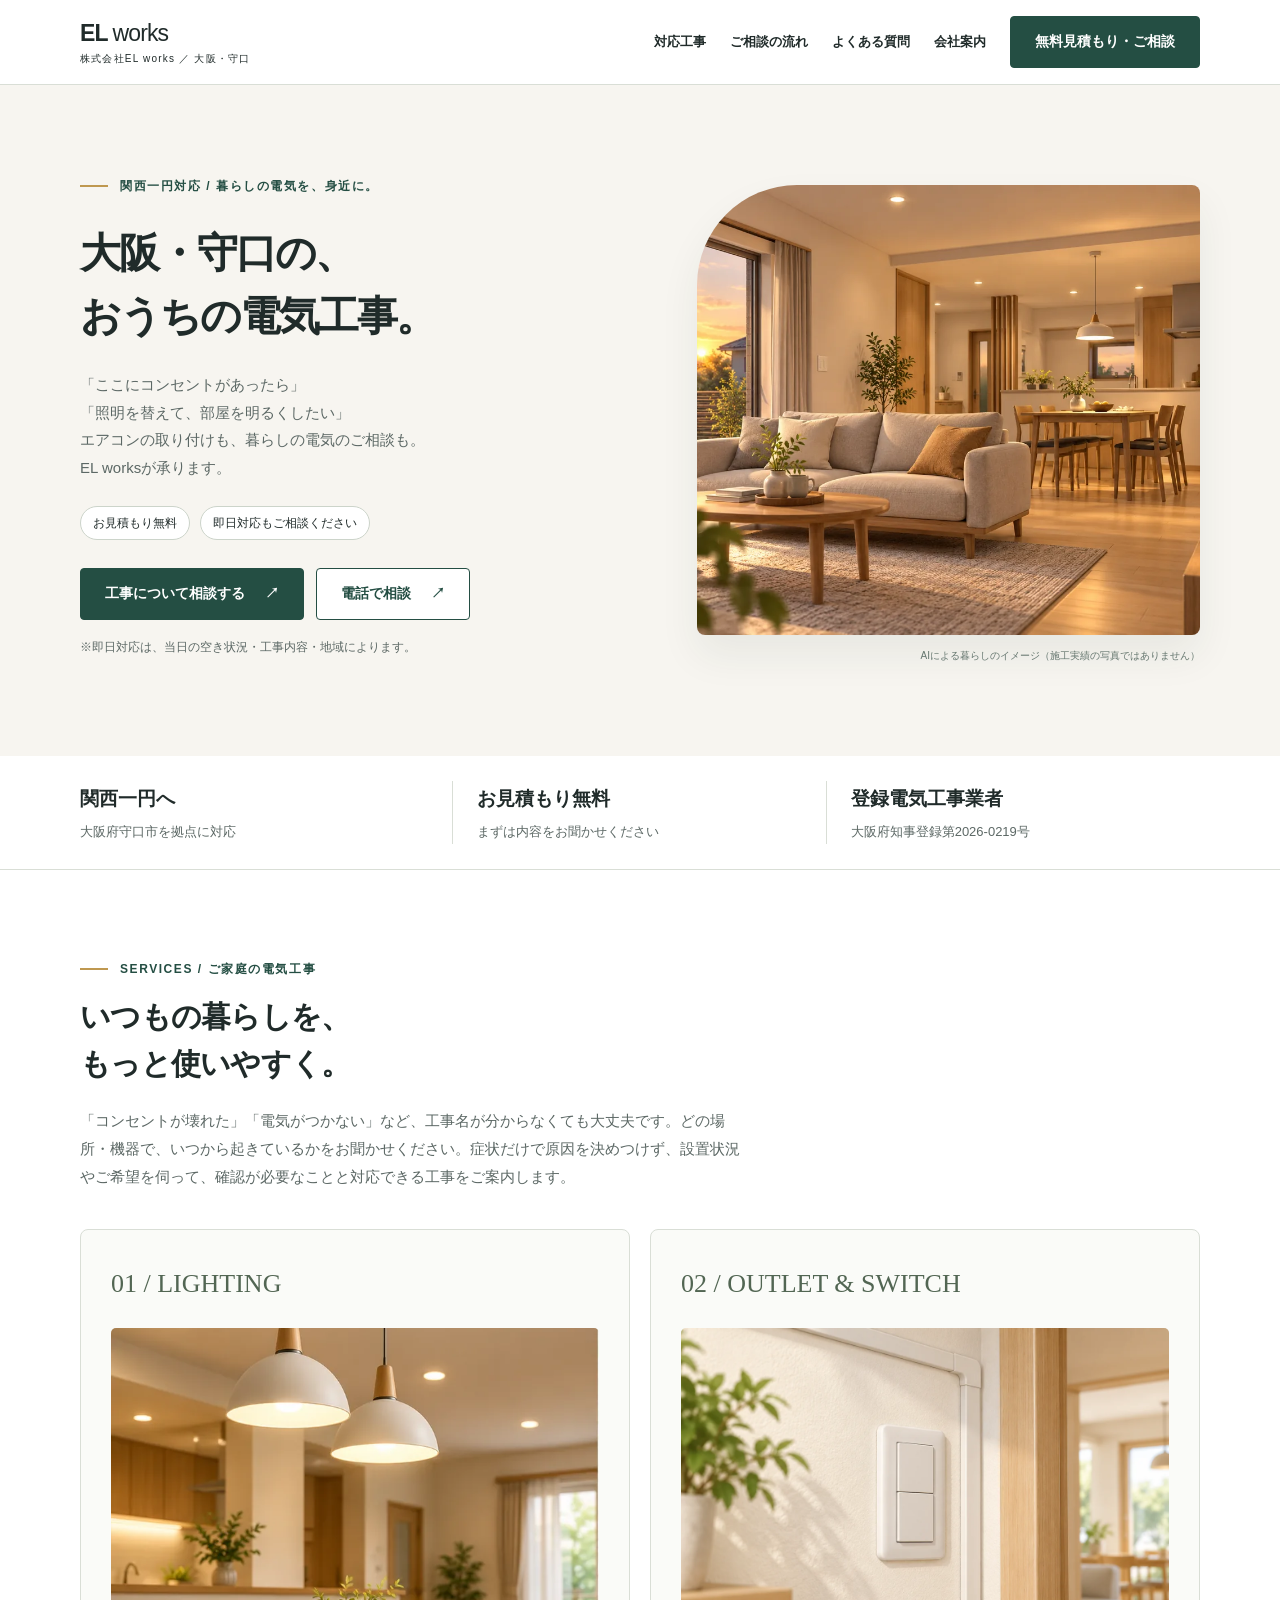
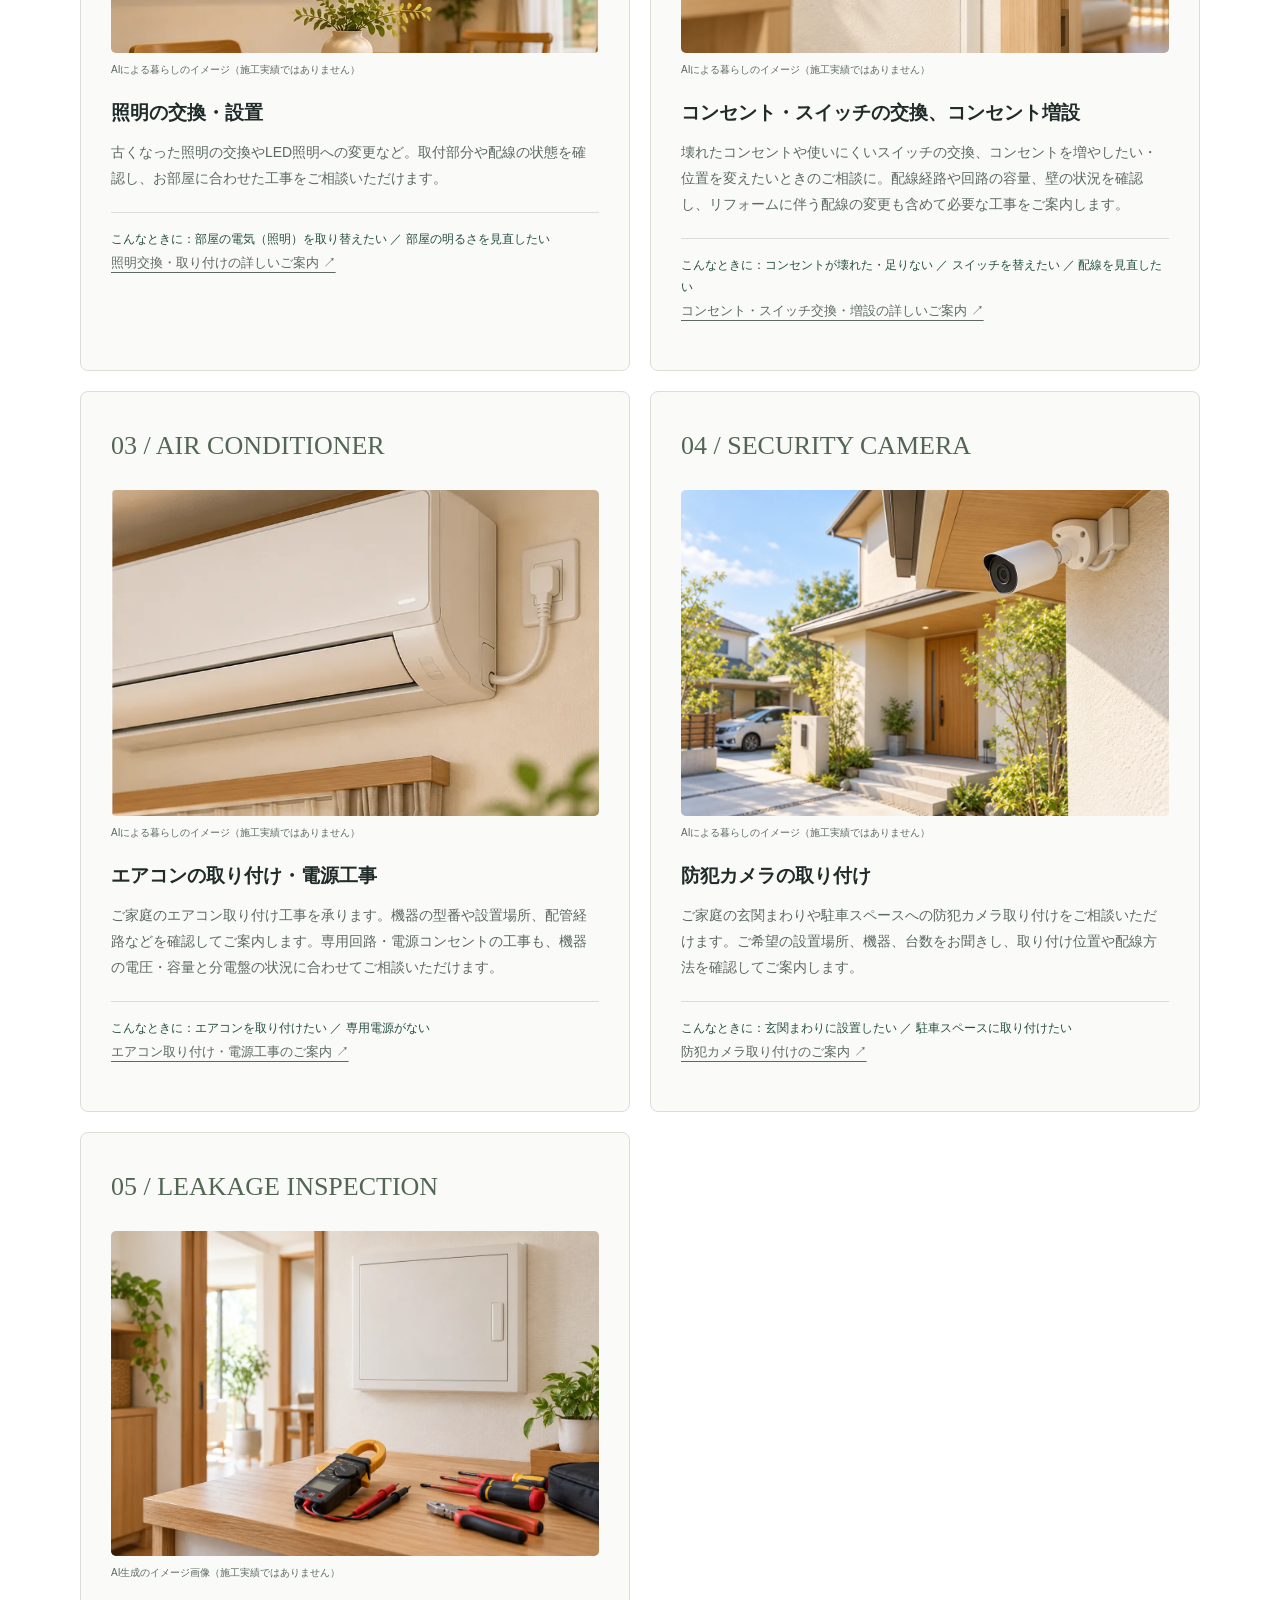
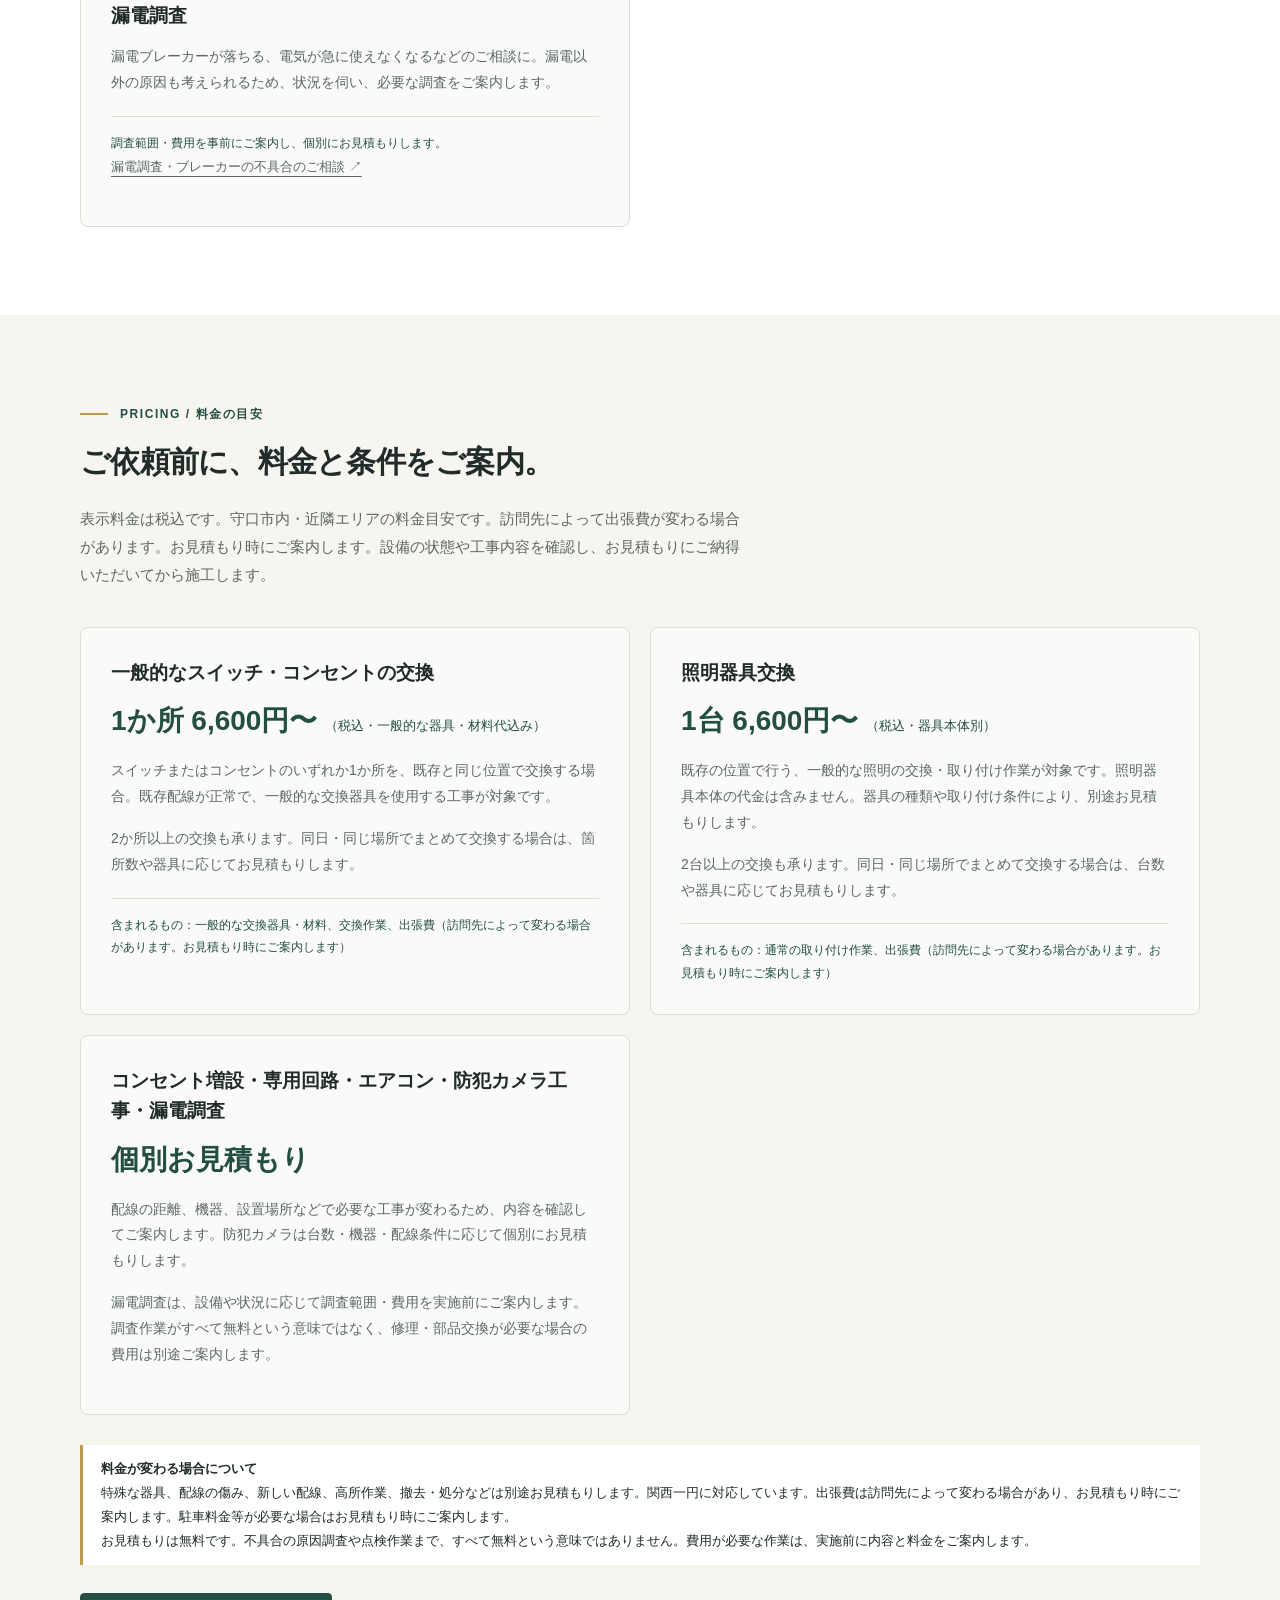
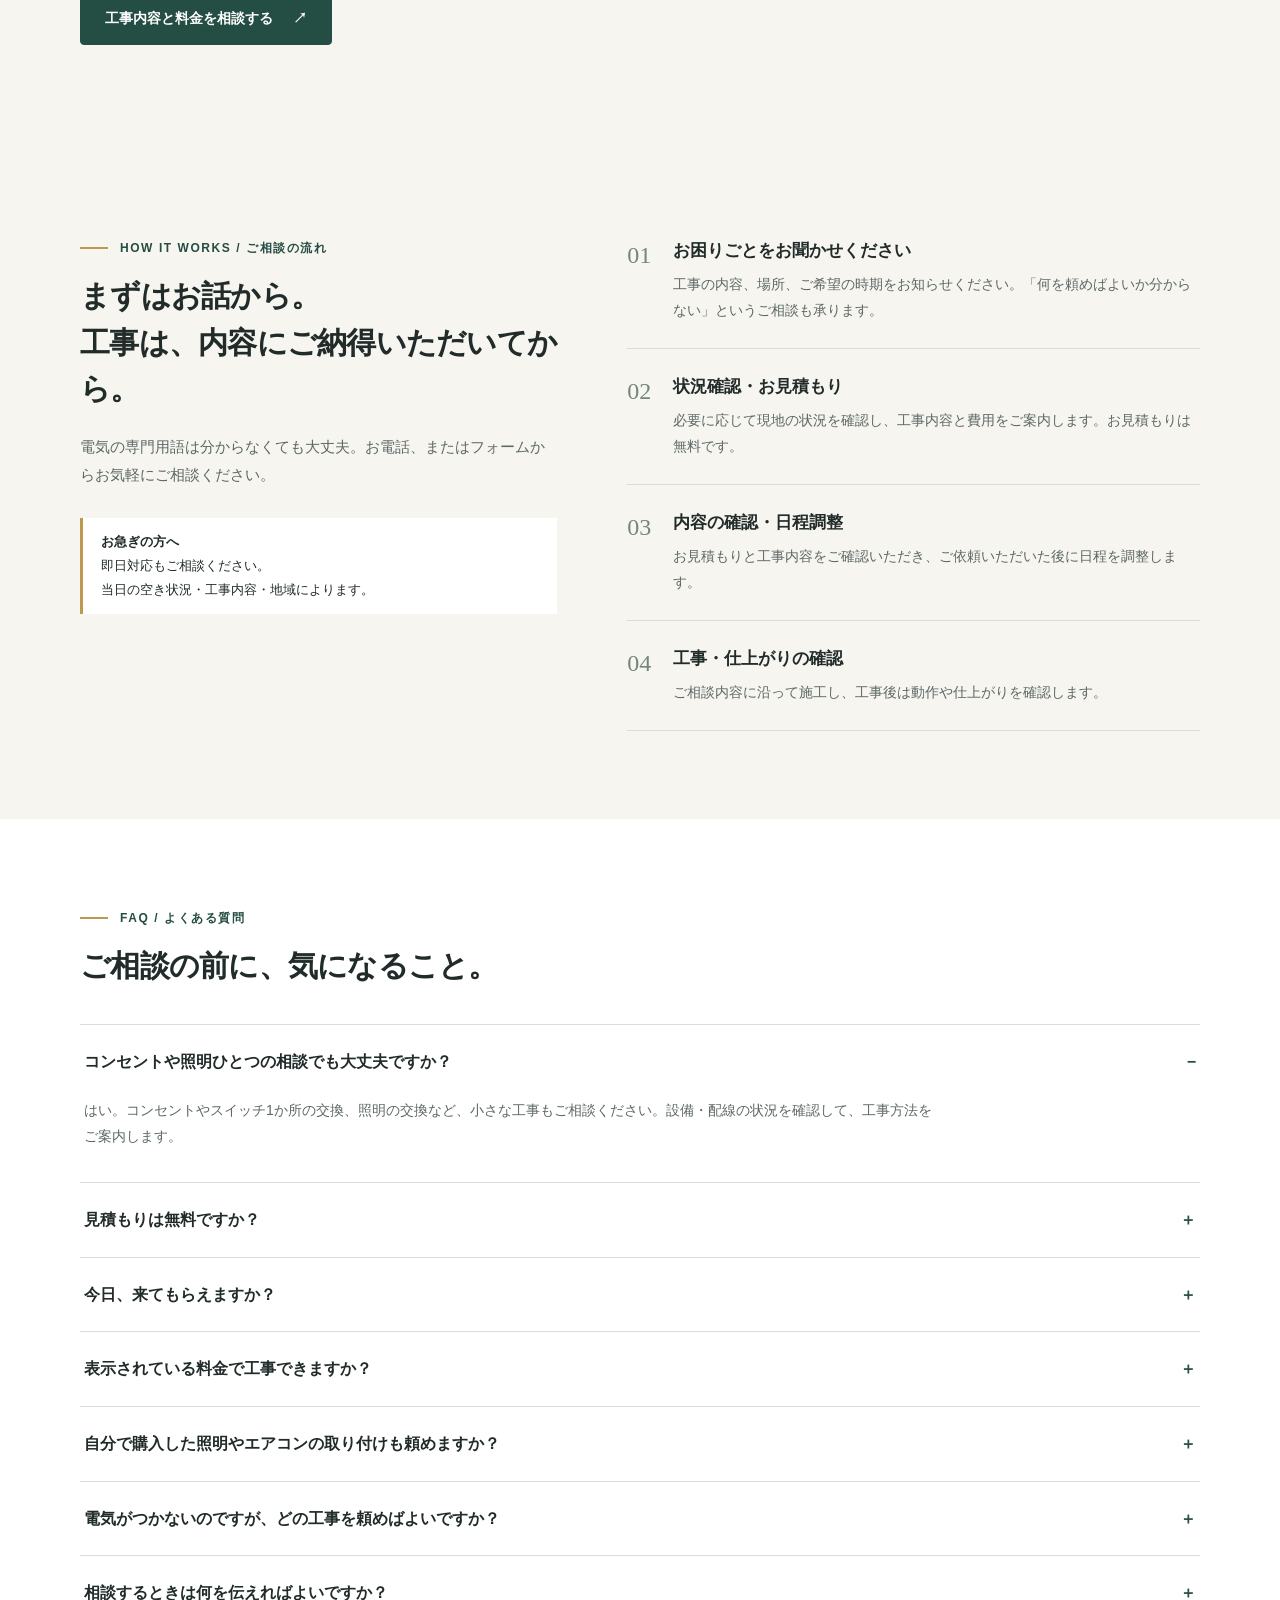
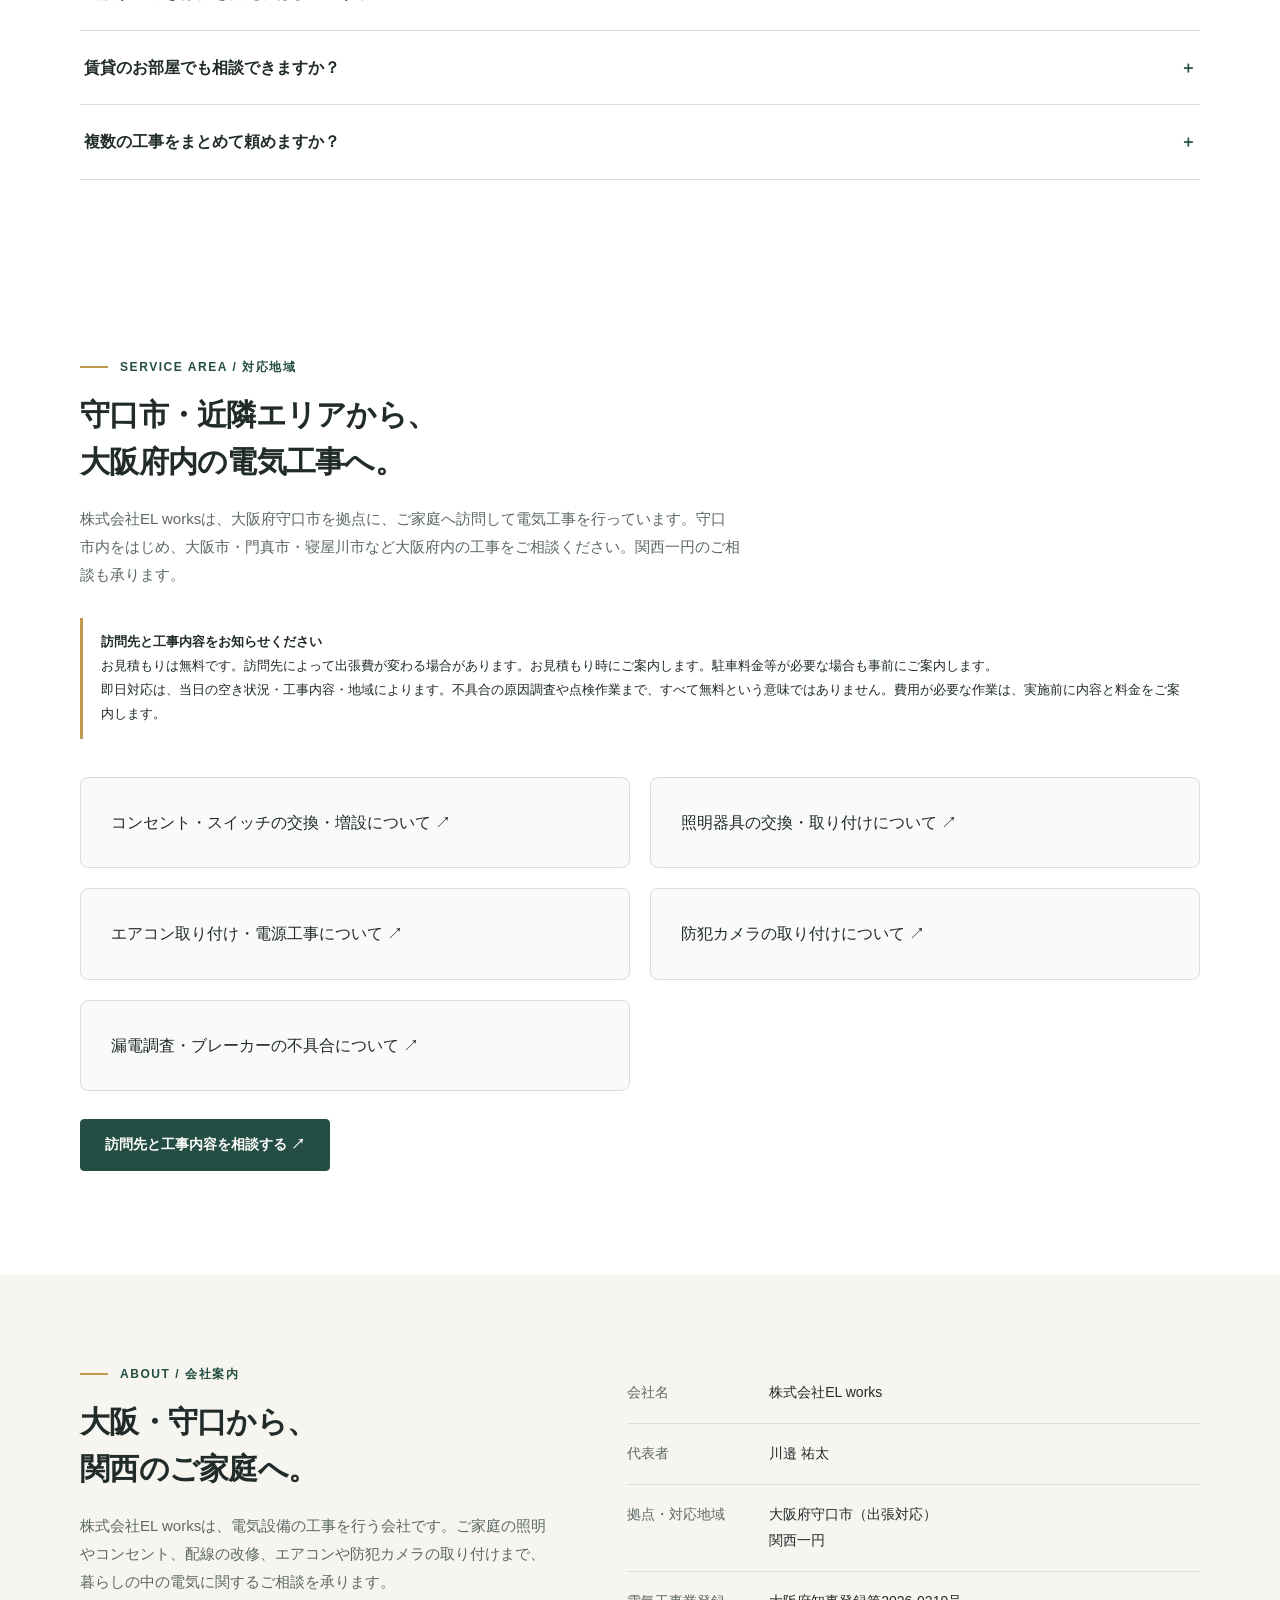
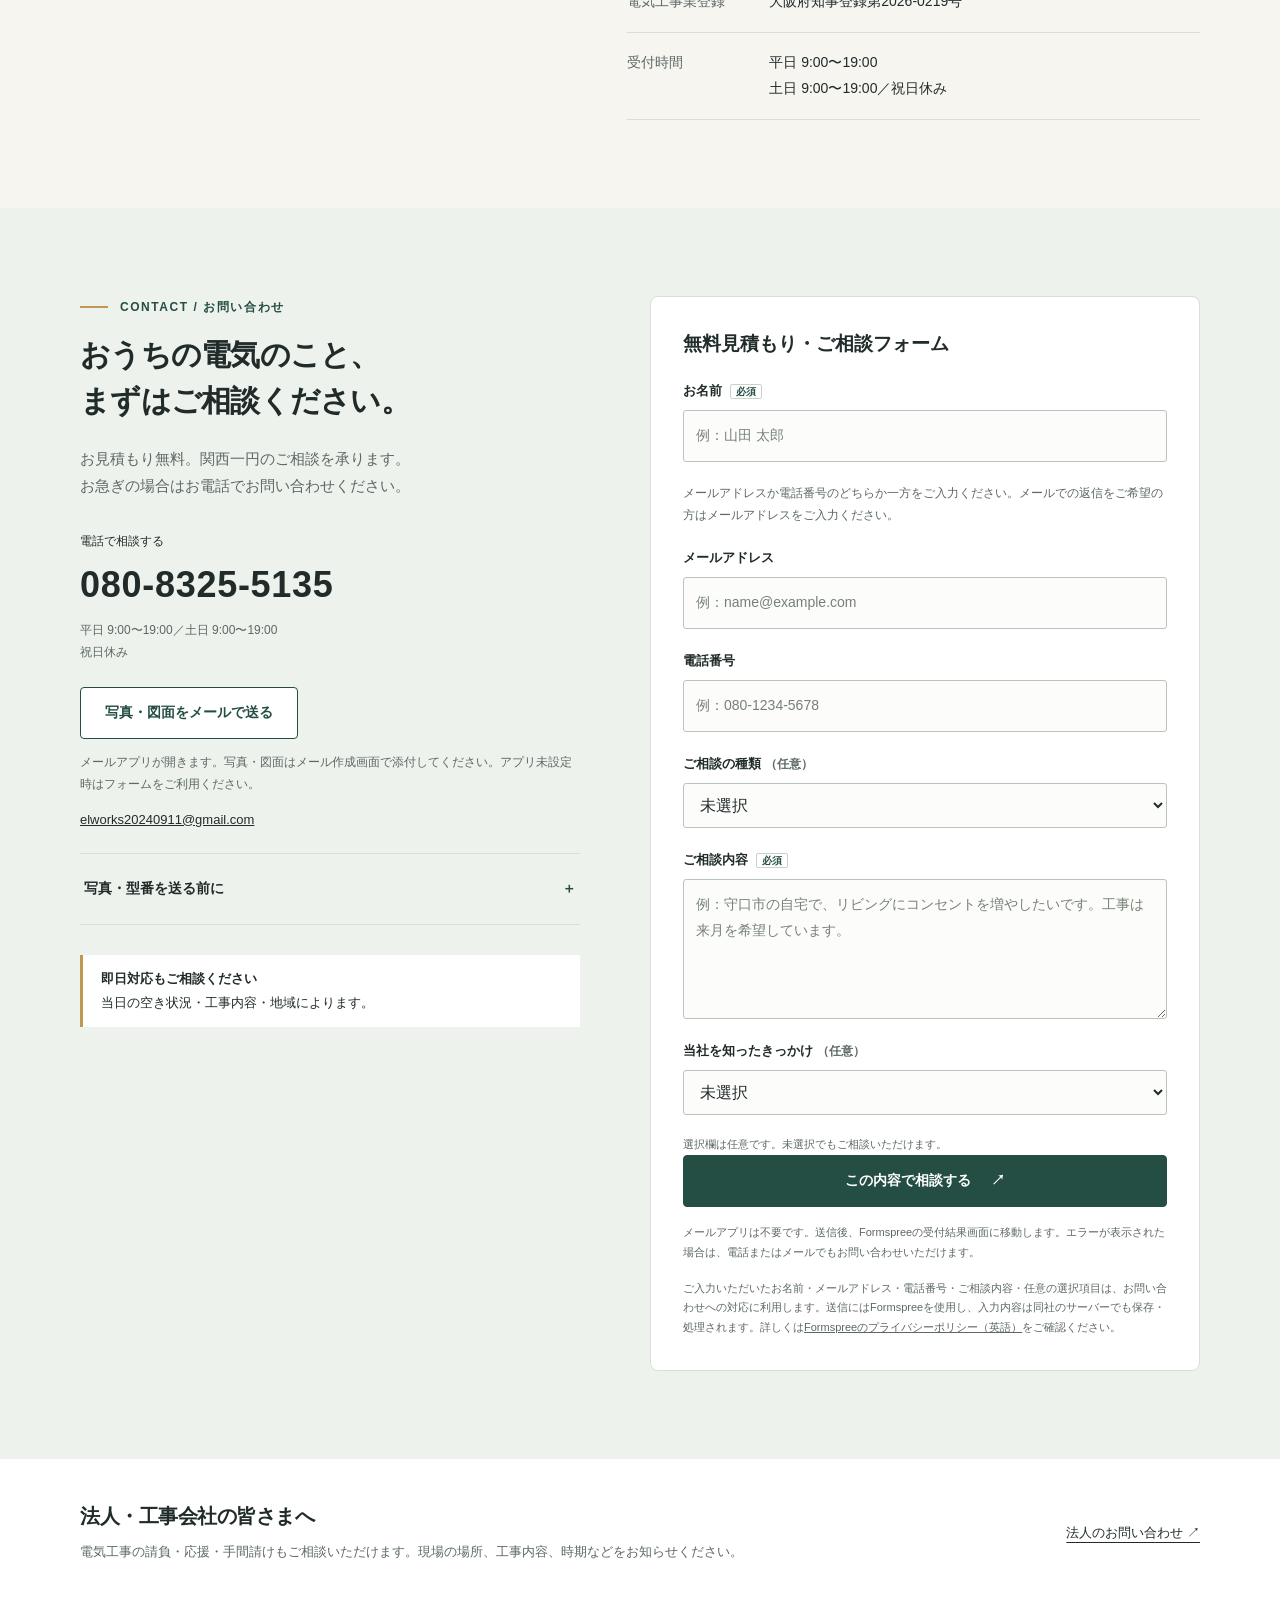
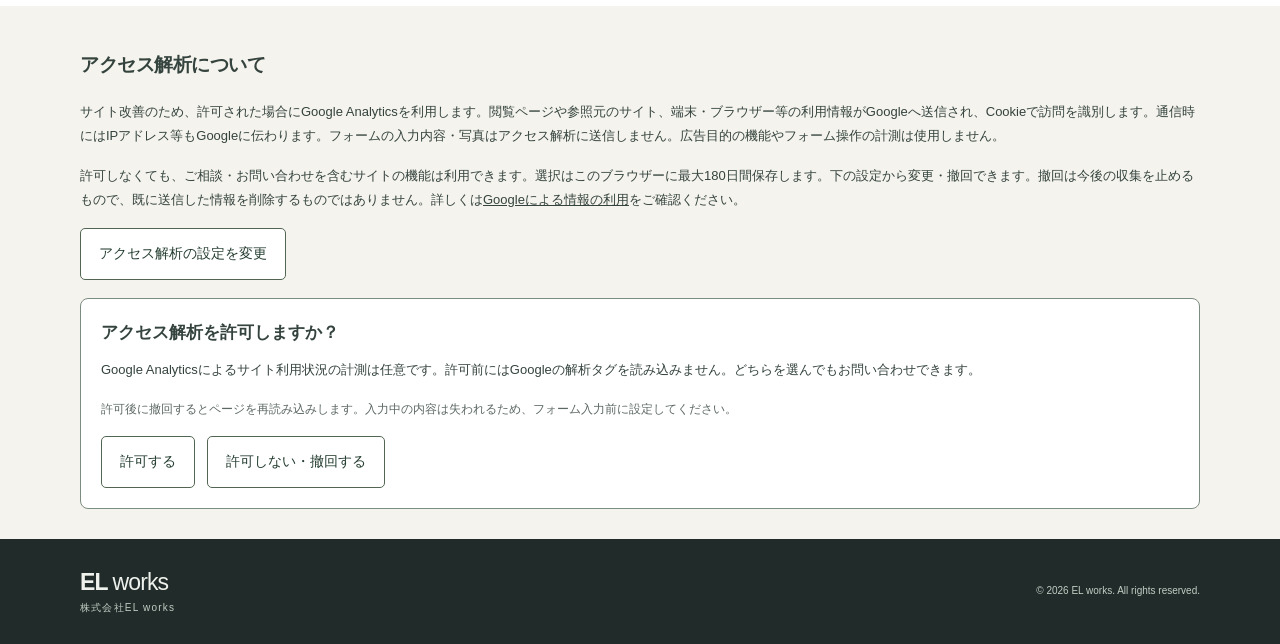
==== index.html @ 49b7f1cb "Clarify electrical symptoms, consultation details and service scope" ====
<!doctype html>
<html lang="ja">
<head>
  <meta name="google-site-verification" content="jDXCpLcrvpKCmT8QliZT_hhDqU6vRM1k01H9-Um8P-w" />
  <meta charset="UTF-8" />
  <meta name="google-site-verification" content="kfbMzVSPCMZW7QpnL0a0h1LobddIkyJ2NBtsniwMKbU" />
  <meta name="viewport" content="width=device-width, initial-scale=1" />
  <meta name="theme-color" content="#f7f5f0" />
  <meta name="description" content="大阪府守口市を拠点に関西一円へ。照明・コンセント・スイッチの交換、配線、エアコン取り付け、防犯カメラ工事は株式会社EL worksへ。お見積もり無料。即日対応は空き状況・工事内容・地域によります。" />
  <meta name="robots" content="index,follow" />
  <link rel="canonical" href="https://elworks20240911-design.github.io/moriguchi-denki/" />
  <meta property="og:type" content="website" />
  <meta property="og:url" content="https://elworks20240911-design.github.io/moriguchi-denki/" />
  <meta property="og:locale" content="ja_JP" />
  <meta property="og:site_name" content="株式会社EL works" />
  <meta property="og:title" content="守口電気工事 ELworks｜株式会社EL works" />
  <meta property="og:description" content="大阪府守口市を拠点に関西一円へ。照明・コンセント・スイッチの交換、配線、エアコン取り付け、防犯カメラ工事は株式会社EL worksへ。お見積もり無料。即日対応は空き状況・工事内容・地域によります。" />
  <title>守口電気工事 ELworks｜株式会社EL works</title>
  <style>:root{--ink:#202b2a;--muted:#5c6865;--paper:#f7f5f0;--green:#244e43;--line:#d9ded6;--gold:#bf9850}*{box-sizing:border-box}html{scroll-behavior:smooth;scroll-padding-top:90px}body{margin:0;color:var(--ink);background:white;font-family:"Noto Sans CJK JP","Noto Sans JP","Yu Gothic",sans-serif;line-height:1.85}a{color:inherit;text-decoration:none}button,input,textarea{font:inherit}button,a,input,textarea{touch-action:manipulation}a:focus-visible,button:focus-visible,input:focus-visible,textarea:focus-visible,summary:focus-visible{outline:3px solid #b1812b;outline-offset:4px}.wrap{width:min(1120px,calc(100% - 48px));margin:auto}.skip{position:fixed;top:-100px;z-index:100;background:white;padding:10px}.skip:focus{top:10px}header{position:sticky;top:0;background:rgba(255,255,255,.98);z-index:20;border-bottom:1px solid var(--line)}.header-row{height:84px;display:flex;align-items:center;justify-content:space-between;gap:24px}.brand{font-size:23px;font-weight:800;letter-spacing:-.04em;line-height:1.15}.brand small{display:block;font-size:10px;letter-spacing:.12em;font-weight:500;margin-top:7px}.brand span{font-weight:400}.nav-links{display:flex;align-items:center;gap:24px;font-size:13px;font-weight:700}.button{display:inline-flex;justify-content:center;align-items:center;gap:20px;min-height:52px;padding:12px 24px;border:1px solid var(--green);border-radius:4px;font-weight:700;font-size:14px;cursor:pointer;background:var(--green);color:white;transition:background .2s}.button:hover{background:#163a31}.button.secondary{background:white;color:var(--green)}.button.secondary:hover{background:#edf2ec}.menu-button{display:none}.hero{background:var(--paper);padding:76px 0 68px;overflow:hidden}.hero-grid{display:grid;grid-template-columns:1.13fr 1fr;gap:48px;align-items:center}.eyebrow{display:flex;gap:12px;align-items:center;font-size:12px;letter-spacing:.13em;font-weight:700;color:var(--green)}.eyebrow:before{content:"";display:block;width:28px;height:2px;background:var(--gold)}h1{font-size:clamp(32px,3.2vw,47px);line-height:1.55;letter-spacing:-.05em;margin:25px 0 22px}h1 span{white-space:nowrap}p{margin:0 0 16px}.lead{font-size:15px;color:var(--muted);max-width:470px}.actions{display:flex;flex-wrap:wrap;gap:12px;margin:28px 0 16px}.small{font-size:12px;color:var(--muted)}.pills{display:flex;gap:10px;flex-wrap:wrap;margin:24px 0 0}.pill{font-size:12px;padding:5px 12px;border:1px solid #ccd4ca;border-radius:30px;background:#fff}.house{position:relative;padding:24px 0}.house svg{display:block;width:100%;height:auto}.illustration-label{display:block;text-align:right;font-size:10px;letter-spacing:.12em;color:#687971}.trust{border-bottom:1px solid var(--line)}.trust-grid{display:grid;grid-template-columns:repeat(3,1fr);padding:25px 0}.trust-item{border-right:1px solid var(--line);padding:0 24px;font-size:13px;color:var(--muted)}.trust-item:first-child{padding-left:0}.trust-item:last-child{border:0}.trust-item strong{display:block;font-size:19px;color:var(--ink);margin-bottom:4px}.section{padding:88px 0}h2{font-size:30px;line-height:1.55;letter-spacing:-.025em;margin:14px 0 20px}h3{font-size:19px;line-height:1.6;margin:0 0 12px}.section-intro{max-width:660px;color:var(--muted);font-size:15px}.service-grid{display:grid;grid-template-columns:repeat(2,1fr);gap:20px;margin-top:38px}.service{padding:30px;background:#fafbf8;border:1px solid var(--line);border-radius:8px;position:relative}.number{font-family:Georgia,serif;font-size:26px;color:#8a9a8b;margin-bottom:20px;display:block}.service p{color:var(--muted);font-size:14px}.service .examples{border-top:1px solid var(--line);padding-top:15px;font-size:12px;margin:20px 0 0;color:var(--green)}.soft{background:var(--paper)}.split{display:grid;grid-template-columns:1fr 1.2fr;gap:70px}.steps{counter-reset:step}.step{display:flex;gap:22px;border-bottom:1px solid var(--line);padding:24px 0}.step:first-child{padding-top:0}.step:before{counter-increment:step;content:"0" counter(step);font:24px Georgia,serif;color:#738677;padding-top:5px}.step p{font-size:14px;color:var(--muted);margin:0}.step h3{font-size:17px;margin-bottom:8px}.note-box{border-left:3px solid var(--gold);padding:12px 18px;margin-top:30px;font-size:13px;background:#fff}.faq{margin-top:34px}details{border-top:1px solid var(--line);padding:0 4px}details:last-child{border-bottom:1px solid var(--line)}summary{cursor:pointer;list-style:none;padding:22px 36px 22px 0;font-weight:700;position:relative;font-size:16px}summary:after{content:"＋";position:absolute;right:0;color:var(--green)}details[open] summary:after{content:"−"}details p{max-width:850px;font-size:14px;color:var(--muted);padding-bottom:16px}summary::-webkit-details-marker{display:none}.company-list{margin:0}.company-list div{display:grid;grid-template-columns:130px 1fr;gap:12px;border-bottom:1px solid var(--line);padding:17px 0;font-size:14px}.company-list dt{color:var(--muted)}.company-list dd{margin:0}.contact{background:#edf2ec}.contact-grid{display:grid;grid-template-columns:1fr 1.1fr;gap:70px}.phone{display:block;font-size:clamp(26px,3vw,36px);font-weight:700;letter-spacing:.02em;line-height:1.4;margin:8px 0}.phone-label{font-size:12px;margin:30px 0 0}.email{font-size:13px;text-decoration:underline;overflow-wrap:anywhere}.contact-form{background:white;padding:32px;border:1px solid var(--line);border-radius:8px}.field{margin:20px 0}.field label{display:block;font-size:13px;font-weight:700;margin-bottom:7px}.required{font-size:10px;color:var(--green);border:1px solid #c6d5c7;border-radius:2px;padding:1px 5px;margin-left:8px}input,textarea{display:block;width:100%;min-width:0;border:1px solid #b9c5ba;background:#fcfdfa;border-radius:3px;padding:12px;font-size:14px;color:var(--ink)}textarea{min-height:140px;resize:vertical}input::placeholder,textarea::placeholder{color:#768076}.contact-form .button{width:100%}.form-note{font-size:11px;color:var(--muted);margin:16px 0 0;line-height:1.8}.form-note a{text-decoration:underline}.business{padding:42px 0}.business-row{display:flex;align-items:center;justify-content:space-between;gap:30px}.business h2{font-size:20px;margin:0 0 8px}.business p{font-size:13px;color:var(--muted);margin:0}.text-link{text-decoration:underline;text-underline-offset:5px;font-size:13px;white-space:nowrap}footer{background:var(--ink);color:#eff2ec;padding:30px 0}.footer-row{display:flex;justify-content:space-between;align-items:center;gap:20px}footer small{font-size:10px;color:#c2cdc4}.mobile-cta{display:none}@media(min-width:1001px){.nav-links[hidden]{display:flex}}@media(max-width:1000px){.nav-links{gap:15px}.hero-grid{gap:20px}.split,.contact-grid{gap:40px}h1{font-size:36px}.trust-item{padding:0 15px}}@media(max-width:1000px){.wrap{width:calc(100% - 36px)}.header-row{height:70px}.brand{font-size:21px}.menu-button{display:block;background:white;border:1px solid var(--line);border-radius:3px;padding:7px 12px;color:var(--ink);font-size:12px}.nav-links{position:absolute;top:70px;left:0;width:100%;background:white;padding:20px;display:flex;flex-direction:column;border-bottom:1px solid var(--line);box-shadow:0 12px 15px #10251b10}.nav-links[hidden]{display:none}.hero{padding:42px 0 35px}.hero-grid{grid-template-columns:1fr;gap:6px}h1{font-size:clamp(29px,7.7vw,45px);margin:20px 0;line-height:1.55}.lead{font-size:14px}.house{max-width:470px;width:100%;margin:auto;padding:16px 12px 0}.actions{margin:24px 0 12px;gap:8px}.actions .button{padding:12px 16px;font-size:13px;flex:1;white-space:nowrap}.pills{gap:7px;margin-top:20px}.pill{font-size:11px;padding:4px 10px}.trust-grid{padding:22px 0;grid-template-columns:1fr}.trust-item,.trust-item:first-child{padding:13px 0;border:0;border-bottom:1px solid var(--line);display:flex;gap:18px;align-items:center;font-size:11px}.trust-item strong{font-size:16px;min-width:124px;margin:0}.trust-item:last-child{padding-bottom:0}.trust-item:first-child{padding-top:0}.section{padding:56px 0}h2{font-size:25px}.section-intro{font-size:14px}.service-grid{grid-template-columns:1fr;gap:14px;margin-top:26px}.service{padding:24px}.number{margin-bottom:12px}.split,.contact-grid{grid-template-columns:1fr;gap:30px}.note-box{margin-top:20px}.step{gap:18px}.contact-form{padding:24px 20px}.company-list div{grid-template-columns:95px 1fr;font-size:13px;gap:8px}.business-row{display:block}.business .text-link{display:inline-block;margin-top:16px}.footer-row{display:block}footer small{display:block;margin-top:15px}footer{padding-bottom:95px}.mobile-cta{position:fixed;bottom:0;left:0;right:0;padding:10px 18px max(10px,env(safe-area-inset-bottom));background:#fffffff2;border-top:1px solid var(--line);display:flex;gap:8px;z-index:19}.mobile-cta .button{flex:1;padding:8px;font-size:12px;min-height:44px}summary{font-size:14px}.illustration-label{font-size:9px}}@media(prefers-reduced-motion:reduce){html{scroll-behavior:auto}*{transition:none!important}}

.house{margin:0;min-width:0}.hero-image{display:block;width:100%;height:450px;object-fit:cover;object-position:55% center;border-radius:100px 8px 8px 8px;box-shadow:0 20px 40px #23372612;animation:soft-arrival .7s ease-out both}.illustration-label{margin-top:12px;line-height:1.7;letter-spacing:0;font-size:10px}.hero-grid>div{min-width:0}@keyframes soft-arrival{from{opacity:0;transform:translateY(12px)}to{opacity:1;transform:translateY(0)}}@media(max-width:1000px){.house{margin:auto;padding:20px 0 0}.hero-image{height:280px;border-radius:60px 6px 6px 6px}.illustration-label{font-size:9px}}@media(prefers-reduced-motion:reduce){.hero-image{animation:none}}

@media(max-width:1000px){input,textarea{font-size:16px}}
.number{color:#526653}

.service-visual{margin:0 0 20px}.service-image-window{position:relative;aspect-ratio:3/2;overflow:hidden;border-radius:5px;background:#eee9df}.service-image{position:absolute;top:0;width:300%;max-width:none;height:100%;object-fit:cover;left:0}.service-image.security-camera,.service-image.switch-wiring,.service-image.leakage-inspection{width:100%;left:0}.service-image.outlet{left:-100%}.service-image.ac-power{left:-200%}.service-visual figcaption{font-size:10px;line-height:1.7;color:#5c6865;margin-top:8px}
.price-value{font-size:28px!important;font-weight:700;color:var(--green)!important;line-height:1.5}.price-value span{display:inline-block;font-size:13px;font-weight:400;margin-left:8px}
.email-consult{margin-top:24px;min-width:0}.email-consult .button{max-width:100%;white-space:normal;text-align:center;overflow-wrap:anywhere}.email-consult .small{margin:12px 0 8px}
.service-detail-link{white-space:normal;overflow-wrap:anywhere;display:inline-block;max-width:100%}
select{display:block;width:100%;min-width:0;max-width:100%;border:1px solid #b9c5ba;background:#fcfdfa;border-radius:3px;padding:12px;font:inherit;font-size:16px;color:var(--ink)}select:focus-visible{outline:3px solid #b1812b;outline-offset:4px}.photo-guide{margin-top:20px}.photo-guide summary{font-size:14px}.photo-guide p{font-size:12px}
</style>
<script type="application/ld+json">{"@context": "https://schema.org", "@type": "Electrician", "name": "株式会社EL works", "@id": "https://elworks20240911-design.github.io/moriguchi-denki/#business", "description": "大阪府守口市を拠点に関西一円へ対応。ご家庭の照明・コンセント・スイッチの交換、配線、エアコン取り付け、防犯カメラ工事、漏電調査のご相談を承ります。", "telephone": "080-8325-5135", "email": "elworks20240911@gmail.com", "address": {"@type": "PostalAddress", "addressLocality": "守口市", "addressRegion": "大阪府", "addressCountry": "JP"}, "additionalProperty": {"@type": "PropertyValue", "name": "電気工事業登録", "value": "大阪府知事登録第2026-0219号"}, "areaServed": ["大阪府", "関西一円"], "openingHoursSpecification": [{"@type": "OpeningHoursSpecification", "dayOfWeek": ["Monday", "Tuesday", "Wednesday", "Thursday", "Friday"], "opens": "09:00", "closes": "19:00"}, {"@type": "OpeningHoursSpecification", "dayOfWeek": ["Saturday", "Sunday"], "opens": "09:00", "closes": "19:00"}], "founder": {"@type": "Person", "name": "川邉 祐太"}, "url": "https://elworks20240911-design.github.io/moriguchi-denki/"}</script><script type="application/ld+json">{"@context":"https://schema.org","@type":"WebSite","@id":"https://elworks20240911-design.github.io/moriguchi-denki/#website","url":"https://elworks20240911-design.github.io/moriguchi-denki/","name":"株式会社EL works","inLanguage":"ja-JP","alternateName":["ELworks","EL works"]}</script><link rel="stylesheet" href="assets/analytics-consent.css">
<meta name="referrer" content="no-referrer">
<meta name="msvalidate.01" content="32E4589B191660965F420E7E03582970" />
</head>
<body>
<a class="skip" href="#main">本文へスキップ</a>
<header><div class="wrap header-row"><a class="brand" href="#main" aria-label="株式会社EL works トップ">EL <span>works</span><small>株式会社EL works ／ 大阪・守口</small></a><button class="menu-button" aria-controls="site-nav" aria-expanded="false" type="button">MENU</button><nav id="site-nav" class="nav-links" aria-label="メインナビゲーション" hidden><a href="#services">対応工事</a><a href="#flow">ご相談の流れ</a><a href="#faq">よくある質問</a><a href="#company">会社案内</a><a class="button" href="#contact">無料見積もり・ご相談</a></nav></div></header>
<main id="main">
<section class="hero"><div class="wrap hero-grid"><div><div class="eyebrow">関西一円対応 / 暮らしの電気を、身近に。</div><h1>大阪・守口の、<br><span>おうちの電気工事。</span></h1><p class="lead">「ここにコンセントがあったら」<br>「照明を替えて、部屋を明るくしたい」<br>エアコンの取り付けも、暮らしの電気のご相談も。<br>EL worksが承ります。</p><div class="pills"><span class="pill">お見積もり無料</span><span class="pill">即日対応もご相談ください</span></div><div class="actions"><a class="button" href="#contact">工事について相談する <span aria-hidden="true">↗</span></a><a class="button secondary" href="tel:08083255135">電話で相談 <span aria-hidden="true">↗</span></a></div><p class="small">※即日対応は、当日の空き状況・工事内容・地域によります。</p></div>
<figure class="house"><img class="hero-image" src="assets/hero.webp" width="1200" height="800" alt="あたたかな照明が灯るリビングとダイニングのイメージ" fetchpriority="high" decoding="async"><figcaption class="illustration-label">AIによる暮らしのイメージ（施工実績の写真ではありません）</figcaption></figure></div></section>
<div class="trust"><div class="wrap trust-grid"><div class="trust-item"><strong>関西一円へ</strong><span>大阪府守口市を拠点に対応</span></div><div class="trust-item"><strong>お見積もり無料</strong><span>まずは内容をお聞かせください</span></div><div class="trust-item"><strong>登録電気工事業者</strong><span>大阪府知事登録第2026-0219号</span></div></div></div>
<section id="services" class="section"><div class="wrap"><div class="eyebrow">SERVICES / ご家庭の電気工事</div><h2>いつもの暮らしを、<br>もっと使いやすく。</h2><p class="section-intro">「コンセントが壊れた」「電気がつかない」など、工事名が分からなくても大丈夫です。どの場所・機器で、いつから起きているかをお聞かせください。症状だけで原因を決めつけず、設置状況やご希望を伺って、確認が必要なことと対応できる工事をご案内します。</p><div class="service-grid">
<article class="service"><span class="number">01 / LIGHTING</span><figure class="service-visual"><div class="service-image-window"><img class="service-image lighting" src="assets/services.webp" width="2048" height="683" alt="ペンダントライトが灯るダイニングのイメージ" loading="lazy" decoding="async"></div><figcaption>AIによる暮らしのイメージ（施工実績ではありません）</figcaption></figure><h3>照明の交換・設置</h3><p>古くなった照明の交換やLED照明への変更など。取付部分や配線の状態を確認し、お部屋に合わせた工事をご相談いただけます。</p><p class="examples">こんなときに：部屋の電気（照明）を取り替えたい ／ 部屋の明るさを見直したい</p><p><a class="text-link service-detail-link" href="services/lighting/">照明交換・取り付けの詳しいご案内 ↗</a></p></article>
<article class="service"><span class="number">02 / OUTLET & SWITCH</span><figure class="service-visual"><div class="service-image-window"><img class="service-image switch-wiring" src="assets/switch-wiring.webp" width="1200" height="800" alt="壁のスイッチと配線カバーのイメージ" loading="lazy" decoding="async"></div><figcaption>AIによる暮らしのイメージ（施工実績ではありません）</figcaption></figure><h3>コンセント・スイッチの交換、コンセント増設</h3><p>壊れたコンセントや使いにくいスイッチの交換、コンセントを増やしたい・位置を変えたいときのご相談に。配線経路や回路の容量、壁の状況を確認し、リフォームに伴う配線の変更も含めて必要な工事をご案内します。</p><p class="examples">こんなときに：コンセントが壊れた・足りない ／ スイッチを替えたい ／ 配線を見直したい</p><p><a class="text-link service-detail-link" href="services/outlet-switch/">コンセント・スイッチ交換・増設の詳しいご案内 ↗</a></p></article>

<article class="service"><span class="number">03 / AIR CONDITIONER</span><figure class="service-visual"><div class="service-image-window"><img class="service-image ac-power" src="assets/services.webp" width="2048" height="683" alt="エアコンと電源コンセントのイメージ" loading="lazy" decoding="async"></div><figcaption>AIによる暮らしのイメージ（施工実績ではありません）</figcaption></figure><h3>エアコンの取り付け・電源工事</h3><p>ご家庭のエアコン取り付け工事を承ります。機器の型番や設置場所、配管経路などを確認してご案内します。専用回路・電源コンセントの工事も、機器の電圧・容量と分電盤の状況に合わせてご相談いただけます。</p><p class="examples">こんなときに：エアコンを取り付けたい ／ 専用電源がない</p><p><a class="text-link service-detail-link" href="services/air-conditioner/">エアコン取り付け・電源工事のご案内 ↗</a></p></article>
<article class="service"><span class="number">04 / SECURITY CAMERA</span><figure class="service-visual"><div class="service-image-window"><img class="service-image security-camera" src="assets/security-camera.webp" width="1200" height="800" alt="住宅の玄関に設置された防犯カメラのイメージ" loading="lazy" decoding="async"></div><figcaption>AIによる暮らしのイメージ（施工実績ではありません）</figcaption></figure><h3>防犯カメラの取り付け</h3><p>ご家庭の玄関まわりや駐車スペースへの防犯カメラ取り付けをご相談いただけます。ご希望の設置場所、機器、台数をお聞きし、取り付け位置や配線方法を確認してご案内します。</p><p class="examples">こんなときに：玄関まわりに設置したい ／ 駐車スペースに取り付けたい</p><p><a class="text-link service-detail-link" href="services/security-camera/">防犯カメラ取り付けのご案内 ↗</a></p></article>
<article class="service"><span class="number">05 / LEAKAGE INSPECTION</span><figure class="service-visual"><div class="service-image-window"><img class="service-image leakage-inspection" src="assets/leakage-inspection.webp" width="1200" height="800" alt="住宅の分電盤と電気点検用の測定器・工具のイメージ" loading="lazy" decoding="async"></div><figcaption>AI生成のイメージ画像（施工実績ではありません）</figcaption></figure><h3>漏電調査</h3><p>漏電ブレーカーが落ちる、電気が急に使えなくなるなどのご相談に。漏電以外の原因も考えられるため、状況を伺い、必要な調査をご案内します。</p><p class="examples">調査範囲・費用を事前にご案内し、個別にお見積もりします。</p><p><a class="text-link service-detail-link" href="services/leakage-inspection/">漏電調査・ブレーカーの不具合のご相談 ↗</a></p></article>
</div></div></section>
<section id="pricing" class="section soft"><div class="wrap"><div class="eyebrow">PRICING / 料金の目安</div><h2>ご依頼前に、料金と条件をご案内。</h2><p class="section-intro">表示料金は税込です。守口市内・近隣エリアの料金目安です。訪問先によって出張費が変わる場合があります。お見積もり時にご案内します。設備の状態や工事内容を確認し、お見積もりにご納得いただいてから施工します。</p><div class="service-grid">
<article class="service"><h3>一般的なスイッチ・コンセントの交換</h3><p class="price-value">1か所 6,600円〜<span>（税込・一般的な器具・材料代込み）</span></p><p>スイッチまたはコンセントのいずれか1か所を、既存と同じ位置で交換する場合。既存配線が正常で、一般的な交換器具を使用する工事が対象です。</p><p>2か所以上の交換も承ります。同日・同じ場所でまとめて交換する場合は、箇所数や器具に応じてお見積もりします。</p><p class="examples">含まれるもの：一般的な交換器具・材料、交換作業、出張費（訪問先によって変わる場合があります。お見積もり時にご案内します）</p></article>
<article class="service"><h3>照明器具交換</h3><p class="price-value">1台 6,600円〜<span>（税込・器具本体別）</span></p><p>既存の位置で行う、一般的な照明の交換・取り付け作業が対象です。照明器具本体の代金は含みません。器具の種類や取り付け条件により、別途お見積もりします。</p><p>2台以上の交換も承ります。同日・同じ場所でまとめて交換する場合は、台数や器具に応じてお見積もりします。</p><p class="examples">含まれるもの：通常の取り付け作業、出張費（訪問先によって変わる場合があります。お見積もり時にご案内します）</p></article>
<article class="service"><h3>コンセント増設・専用回路・エアコン・防犯カメラ工事・漏電調査</h3><p class="price-value">個別お見積もり</p><p>配線の距離、機器、設置場所などで必要な工事が変わるため、内容を確認してご案内します。防犯カメラは台数・機器・配線条件に応じて個別にお見積もりします。</p><p>漏電調査は、設備や状況に応じて調査範囲・費用を実施前にご案内します。調査作業がすべて無料という意味ではなく、修理・部品交換が必要な場合の費用は別途ご案内します。</p></article></div>
<div class="note-box"><strong>料金が変わる場合について</strong><br>特殊な器具、配線の傷み、新しい配線、高所作業、撤去・処分などは別途お見積もりします。関西一円に対応しています。出張費は訪問先によって変わる場合があり、お見積もり時にご案内します。駐車料金等が必要な場合はお見積もり時にご案内します。<br>お見積もりは無料です。不具合の原因調査や点検作業まで、すべて無料という意味ではありません。費用が必要な作業は、実施前に内容と料金をご案内します。</div>
<div class="actions"><a class="button" href="#contact">工事内容と料金を相談する <span aria-hidden="true">↗</span></a></div></div></section>
<section id="flow" class="section soft"><div class="wrap split"><div><div class="eyebrow">HOW IT WORKS / ご相談の流れ</div><h2>まずはお話から。<br>工事は、内容にご納得いただいてから。</h2><p class="section-intro">電気の専門用語は分からなくても大丈夫。お電話、またはフォームからお気軽にご相談ください。</p><div class="note-box"><strong>お急ぎの方へ</strong><br>即日対応もご相談ください。<br>当日の空き状況・工事内容・地域によります。</div></div><div class="steps"><div class="step"><div><h3>お困りごとをお聞かせください</h3><p>工事の内容、場所、ご希望の時期をお知らせください。「何を頼めばよいか分からない」というご相談も承ります。</p></div></div><div class="step"><div><h3>状況確認・お見積もり</h3><p>必要に応じて現地の状況を確認し、工事内容と費用をご案内します。お見積もりは無料です。</p></div></div><div class="step"><div><h3>内容の確認・日程調整</h3><p>お見積もりと工事内容をご確認いただき、ご依頼いただいた後に日程を調整します。</p></div></div><div class="step"><div><h3>工事・仕上がりの確認</h3><p>ご相談内容に沿って施工し、工事後は動作や仕上がりを確認します。</p></div></div></div></div></section>
<section id="faq" class="section"><div class="wrap"><div class="eyebrow">FAQ / よくある質問</div><h2>ご相談の前に、気になること。</h2><div class="faq"><details open><summary>コンセントや照明ひとつの相談でも大丈夫ですか？</summary><p>はい。コンセントやスイッチ1か所の交換、照明の交換など、小さな工事もご相談ください。設備・配線の状況を確認して、工事方法をご案内します。</p></details><details><summary>見積もりは無料ですか？</summary><p>お見積もりは無料です。不具合の原因調査や点検作業まで、すべて無料という意味ではありません。費用が必要な作業は、実施前に内容と料金をご案内します。</p></details><details><summary>今日、来てもらえますか？</summary><p>即日対応もご相談ください。当日の空き状況・工事内容・地域によります。まずはお電話で場所とお困りごとをお知らせください。</p></details><details><summary>表示されている料金で工事できますか？</summary><p>料金の目安は、守口市内・近隣エリアで、既存配線が正常な一般的な同位置交換など、記載の条件に合う工事の場合です。照明器具本体は別途です。特殊な器具や配線工事、高所作業、撤去・処分などは別途お見積もりします。訪問先によって出張費が変わる場合があります。駐車料金等が必要な場合も含め、お見積もり時にご案内します。</p></details><details><summary>自分で購入した照明やエアコンの取り付けも頼めますか？</summary><p>まずはメーカー・型番と設置場所をお知らせください。機器の仕様や取り付け条件を確認して、対応の可否と必要な工事をご案内します。すべての機器を取り付けられるとは限りません。</p></details><details><summary>電気がつかないのですが、どの工事を頼めばよいですか？</summary><p>工事名が分からなくてもご相談いただけます。家全体か、一部の部屋・機器だけか、いつから使えないかを分かる範囲でお伝えください。停電・機器・配線など原因はさまざまで、電気がつかないことだけで漏電や交換の必要性は判断できません。<a class="text-link" href="services/leakage-inspection/#symptoms">症状の伝え方と相談先の目安</a>をご覧ください。危険な箇所の確認や、故障を再現する操作は不要です。</p></details><details><summary>相談するときは何を伝えればよいですか？</summary><p>お住まいの市区町村、ご希望の時期に加え、「いつから・どの部屋で・何が使えないか」をお知らせください。「昨日から台所の照明だけつかない」など、普段の言葉で構いません。機器のメーカー・型番は、外から安全に分かる範囲だけで大丈夫です。写真・図面がある場合は、お問い合わせ欄の「写真・図面をメールで送る」からメール作成画面で添付してください。メールアプリが未設定の場合は、フォームでご相談内容をお知らせください。</p></details><details><summary>賃貸のお部屋でも相談できますか？</summary><p>ご相談いただけます。設備の変更には、貸主様や管理会社様の承諾が必要になる場合があります。工事前に確認をお願いします。</p></details><details><summary>複数の工事をまとめて頼めますか？</summary><p>はい。照明やコンセントなど、まとめてご相談いただけます。作業内容や訪問条件を確認してお見積もりします。まとめてのご依頼でも、自動的に割引になるものではありません。</p></details></div></div></section>
<section id="area" class="section"><div class="wrap"><div class="eyebrow">SERVICE AREA / 対応地域</div><h2>守口市・近隣エリアから、<br>大阪府内の電気工事へ。</h2><p class="section-intro">株式会社EL worksは、大阪府守口市を拠点に、ご家庭へ訪問して電気工事を行っています。守口市内をはじめ、大阪市・門真市・寝屋川市など大阪府内の工事をご相談ください。関西一円のご相談も承ります。</p><div class="note-box"><strong>訪問先と工事内容をお知らせください</strong><br>お見積もりは無料です。訪問先によって出張費が変わる場合があります。お見積もり時にご案内します。駐車料金等が必要な場合も事前にご案内します。<br>即日対応は、当日の空き状況・工事内容・地域によります。不具合の原因調査や点検作業まで、すべて無料という意味ではありません。費用が必要な作業は、実施前に内容と料金をご案内します。</div><div class="service-grid"><a class="service service-detail-link" href="services/outlet-switch/">コンセント・スイッチの交換・増設について ↗</a><a class="service service-detail-link" href="services/lighting/">照明器具の交換・取り付けについて ↗</a><a class="service service-detail-link" href="services/air-conditioner/">エアコン取り付け・電源工事について ↗</a><a class="service service-detail-link" href="services/security-camera/">防犯カメラの取り付けについて ↗</a><a class="service service-detail-link" href="services/leakage-inspection/">漏電調査・ブレーカーの不具合について ↗</a></div><div class="actions"><a class="button" href="#contact">訪問先と工事内容を相談する ↗</a></div></div></section>
<section id="company" class="section soft"><div class="wrap split"><div><div class="eyebrow">ABOUT / 会社案内</div><h2>大阪・守口から、<br>関西のご家庭へ。</h2><p class="section-intro">株式会社EL worksは、電気設備の工事を行う会社です。ご家庭の照明やコンセント、配線の改修、エアコンや防犯カメラの取り付けまで、暮らしの中の電気に関するご相談を承ります。</p></div><dl class="company-list"><div><dt>会社名</dt><dd>株式会社EL works</dd></div><div><dt>代表者</dt><dd>川邉 祐太</dd></div><div><dt>拠点・対応地域</dt><dd>大阪府守口市（出張対応）<br>関西一円</dd></div><div><dt>電気工事業登録</dt><dd>大阪府知事登録第2026-0219号</dd></div><div><dt>受付時間</dt><dd>平日 9:00〜19:00<br>土日 9:00〜19:00／祝日休み</dd></div></dl></div></section>
<section id="contact" class="section contact"><div class="wrap contact-grid"><div><div class="eyebrow">CONTACT / お問い合わせ</div><h2>おうちの電気のこと、<br>まずはご相談ください。</h2><p class="section-intro">お見積もり無料。関西一円のご相談を承ります。<br>お急ぎの場合はお電話でお問い合わせください。</p><p class="phone-label">電話で相談する</p><a class="phone" href="tel:08083255135">080-8325-5135</a><p class="small">平日 9:00〜19:00／土日 9:00〜19:00<br>祝日休み</p><div class="email-consult"><a class="button secondary" href="mailto:elworks20240911@gmail.com?subject=EL%20works%20%E5%B7%A5%E4%BA%8B%E3%81%AE%E3%81%94%E7%9B%B8%E8%AB%87">写真・図面をメールで送る</a><p class="small">メールアプリが開きます。写真・図面はメール作成画面で添付してください。アプリ未設定時はフォームをご利用ください。</p><p><a class="email" href="mailto:elworks20240911@gmail.com">elworks20240911@gmail.com</a></p><details class="photo-guide"><summary>写真・型番を送る前に</summary><p>床など安全に立てる場所から、器具全体と周囲が分かる写真を撮ってください。型番は、外から無理なく見える表示だけで構いません。</p><p>撮影のためにカバーを外す、内部や電気が流れる部分に触れる、脚立やはしごに上る必要はありません。破損・熱・煙・水ぬれなどがある危険な箇所には触れず、無理に撮影しないでください。</p><p>顔・住所・書類などの個人情報が写らないようご確認ください。写真・図面は上の「写真・図面をメールで送る」から、メール作成画面で添付してください。このフォームに画像をアップロードする欄はありません。写真なしでもご相談いただけます。</p></details></div><div class="note-box"><strong>即日対応もご相談ください</strong><br>当日の空き状況・工事内容・地域によります。</div></div><form class="contact-form" id="contact-form" action="https://formspree.io/f/mpppqqrb" method="post"><h3>無料見積もり・ご相談フォーム</h3><div class="field"><label for="name">お名前<span class="required">必須</span></label><input id="name" name="name" autocomplete="name" placeholder="例：山田 太郎" required /></div><p class="small" id="contact-help">メールアドレスか電話番号のどちらか一方をご入力ください。メールでの返信をご希望の方はメールアドレスをご入力ください。</p><div class="field"><label for="contact-email">メールアドレス</label><input id="contact-email" type="email" name="email" autocomplete="email" inputmode="email" aria-describedby="contact-help contact-error" placeholder="例：name@example.com" required /></div><div class="field"><label for="contact-phone">電話番号</label><input id="contact-phone" type="tel" name="phone" autocomplete="tel" inputmode="tel" aria-describedby="contact-help contact-error" placeholder="例：080-1234-5678" /></div><p id="contact-error" class="form-note" role="alert" aria-live="polite"></p><noscript><p class="form-note">JavaScriptが無効の場合、このフォームではメールアドレスが必要です。電話でのご相談は080-8325-5135をご利用ください。</p></noscript><div class="field"><label for="service-type">ご相談の種類 <span class="small">（任意）</span></label><select id="service-type" name="service_type"><option value="">未選択</option><option value="照明">照明</option><option value="コンセント・スイッチ">コンセント・スイッチ</option><option value="エアコン">エアコン</option><option value="防犯カメラ">防犯カメラ</option><option value="漏電調査">漏電調査</option><option value="配線・その他">配線・その他</option><option value="未定/相談したい">未定/相談したい</option></select></div><div class="field"><label for="message">ご相談内容<span class="required">必須</span></label><textarea id="message" name="message" placeholder="例：守口市の自宅で、リビングにコンセントを増やしたいです。工事は来月を希望しています。" required></textarea></div><div class="field"><label for="referral-source">当社を知ったきっかけ <span class="small">（任意）</span></label><select id="referral-source" name="referral_source"><option value="">未選択</option><option value="Google検索">Google検索</option><option value="Googleマップ">Googleマップ</option><option value="紹介">紹介</option><option value="その他">その他</option></select></div><p class="form-note">選択欄は任意です。未選択でもご相談いただけます。</p><button class="button" type="submit">この内容で相談する <span aria-hidden="true">↗</span></button><p class="form-note" id="form-note">メールアプリは不要です。送信後、Formspreeの受付結果画面に移動します。エラーが表示された場合は、電話またはメールでもお問い合わせいただけます。</p><p class="form-note">ご入力いただいたお名前・メールアドレス・電話番号・ご相談内容・任意の選択項目は、お問い合わせへの対応に利用します。送信にはFormspreeを使用し、入力内容は同社のサーバーでも保存・処理されます。詳しくは<a href="https://formspree.io/legal/privacy-policy/">Formspreeのプライバシーポリシー（英語）</a>をご確認ください。</p></form></div></section>
<section id="business" class="business"><div class="wrap business-row"><div><h2>法人・工事会社の皆さまへ</h2><p>電気工事の請負・応援・手間請けもご相談いただけます。現場の場所、工事内容、時期などをお知らせください。</p></div><a class="text-link" href="#contact">法人のお問い合わせ ↗</a></div></section></main>
<section class="analytics-privacy" aria-labelledby="analytics-policy-title"><div class="wrap"><h2 id="analytics-policy-title">アクセス解析について</h2><p>サイト改善のため、許可された場合にGoogle Analyticsを利用します。閲覧ページや参照元のサイト、端末・ブラウザー等の利用情報がGoogleへ送信され、Cookieで訪問を識別します。通信時にはIPアドレス等もGoogleに伝わります。フォームの入力内容・写真はアクセス解析に送信しません。広告目的の機能やフォーム操作の計測は使用しません。</p><p>許可しなくても、ご相談・お問い合わせを含むサイトの機能は利用できます。選択はこのブラウザーに最大180日間保存します。下の設定から変更・撤回できます。撤回は今後の収集を止めるもので、既に送信した情報を削除するものではありません。詳しくは<a href="https://policies.google.com/technologies/partner-sites?hl=ja">Googleによる情報の利用</a>をご確認ください。</p><button type="button" class="analytics-choice" id="analytics-settings">アクセス解析の設定を変更</button><span id="analytics-status" role="status"></span><noscript><p>JavaScriptが無効のためアクセス解析は動作しません。</p></noscript><div id="analytics-panel" class="analytics-panel" aria-labelledby="analytics-choice-title" hidden><h3 id="analytics-choice-title">アクセス解析を許可しますか？</h3><p>Google Analyticsによるサイト利用状況の計測は任意です。許可前にはGoogleの解析タグを読み込みません。どちらを選んでもお問い合わせできます。</p><p class="small">許可後に撤回するとページを再読み込みします。入力中の内容は失われるため、フォーム入力前に設定してください。</p><div class="analytics-actions"><button type="button" class="analytics-choice" id="analytics-accept">許可する</button><button type="button" class="analytics-choice" id="analytics-decline">許可しない・撤回する</button></div></div></div></section>
<footer><div class="wrap footer-row"><a class="brand" href="#main">EL <span>works</span><small>株式会社EL works</small></a><small>© <span id="year">2026</span> EL works. All rights reserved.</small></div></footer>
<div class="mobile-cta"><a class="button secondary" href="tel:08083255135">電話で相談</a><a class="button" href="#contact">無料見積もり・ご相談</a></div>
<script>
const menuButton=document.querySelector('.menu-button'), nav=document.querySelector('#site-nav');
function closeMenu(){nav.hidden=true;menuButton.setAttribute('aria-expanded','false');menuButton.textContent='MENU'}
menuButton.addEventListener('click',()=>{const opened=menuButton.getAttribute('aria-expanded')==='true';nav.hidden=opened;menuButton.setAttribute('aria-expanded',String(!opened));menuButton.textContent=opened?'MENU':'CLOSE'});
nav.querySelectorAll('a').forEach(a=>a.addEventListener('click',closeMenu));
document.addEventListener('keydown',e=>{if(e.key==='Escape'&&menuButton.getAttribute('aria-expanded')==='true'){closeMenu();menuButton.focus()}});
document.getElementById('year').textContent=new Date().getFullYear();
</script>
<script id="contact-validation">
(() => {
  const form = document.getElementById('contact-form');
  const email = document.getElementById('contact-email');
  const phone = document.getElementById('contact-phone');
  const error = document.getElementById('contact-error');
  email.required = false;
  form.noValidate = true;
  function clearContactError() {
    email.setCustomValidity('');
    email.removeAttribute('aria-invalid');
    phone.removeAttribute('aria-invalid');
    error.textContent = '';
  }
  email.addEventListener('input', clearContactError);
  phone.addEventListener('input', clearContactError);
  form.addEventListener('submit', event => {
    email.value = email.value.trim();
    phone.value = phone.value.trim();
    clearContactError();
    if (!email.value && !phone.value) {
      error.textContent = 'メールアドレスか電話番号のどちらか一方をご入力ください。';
      email.setCustomValidity(error.textContent);
      email.setAttribute('aria-invalid', 'true');
      phone.setAttribute('aria-invalid', 'true');
    }
    if (!form.reportValidity()) {
      event.preventDefault();
    }
  });
  form.addEventListener('formdata', event => {
    if (!email.value.trim()) event.formData.delete('email');
  });
})();
</script>
<script src="assets/analytics-consent.js" defer></script>
</body></html>
---- assets/analytics-consent.css ----
.analytics-privacy{padding:30px 0;background:#f5f3ed;color:#34433e;font-size:13px;line-height:1.85}.analytics-privacy h2{font-size:19px}.analytics-privacy a{text-decoration:underline}.analytics-panel{margin-top:18px;padding:20px;border:1px solid #7b8c81;border-radius:8px;background:white}.analytics-panel[hidden]{display:none}.analytics-panel h3{font-size:17px}.analytics-actions{display:flex;flex-wrap:wrap;gap:12px}.analytics-choice{font:inherit;font-size:14px;padding:12px 18px;color:#243d30;background:#fff;border:1px solid #526653;border-radius:5px;cursor:pointer;white-space:normal;max-width:100%}.analytics-choice:focus-visible{outline:3px solid #ae8538;outline-offset:3px}#analytics-status{display:block;margin-top:8px}@media(max-width:600px){.analytics-panel{padding:15px}.analytics-actions>*{flex:1 1 130px}}
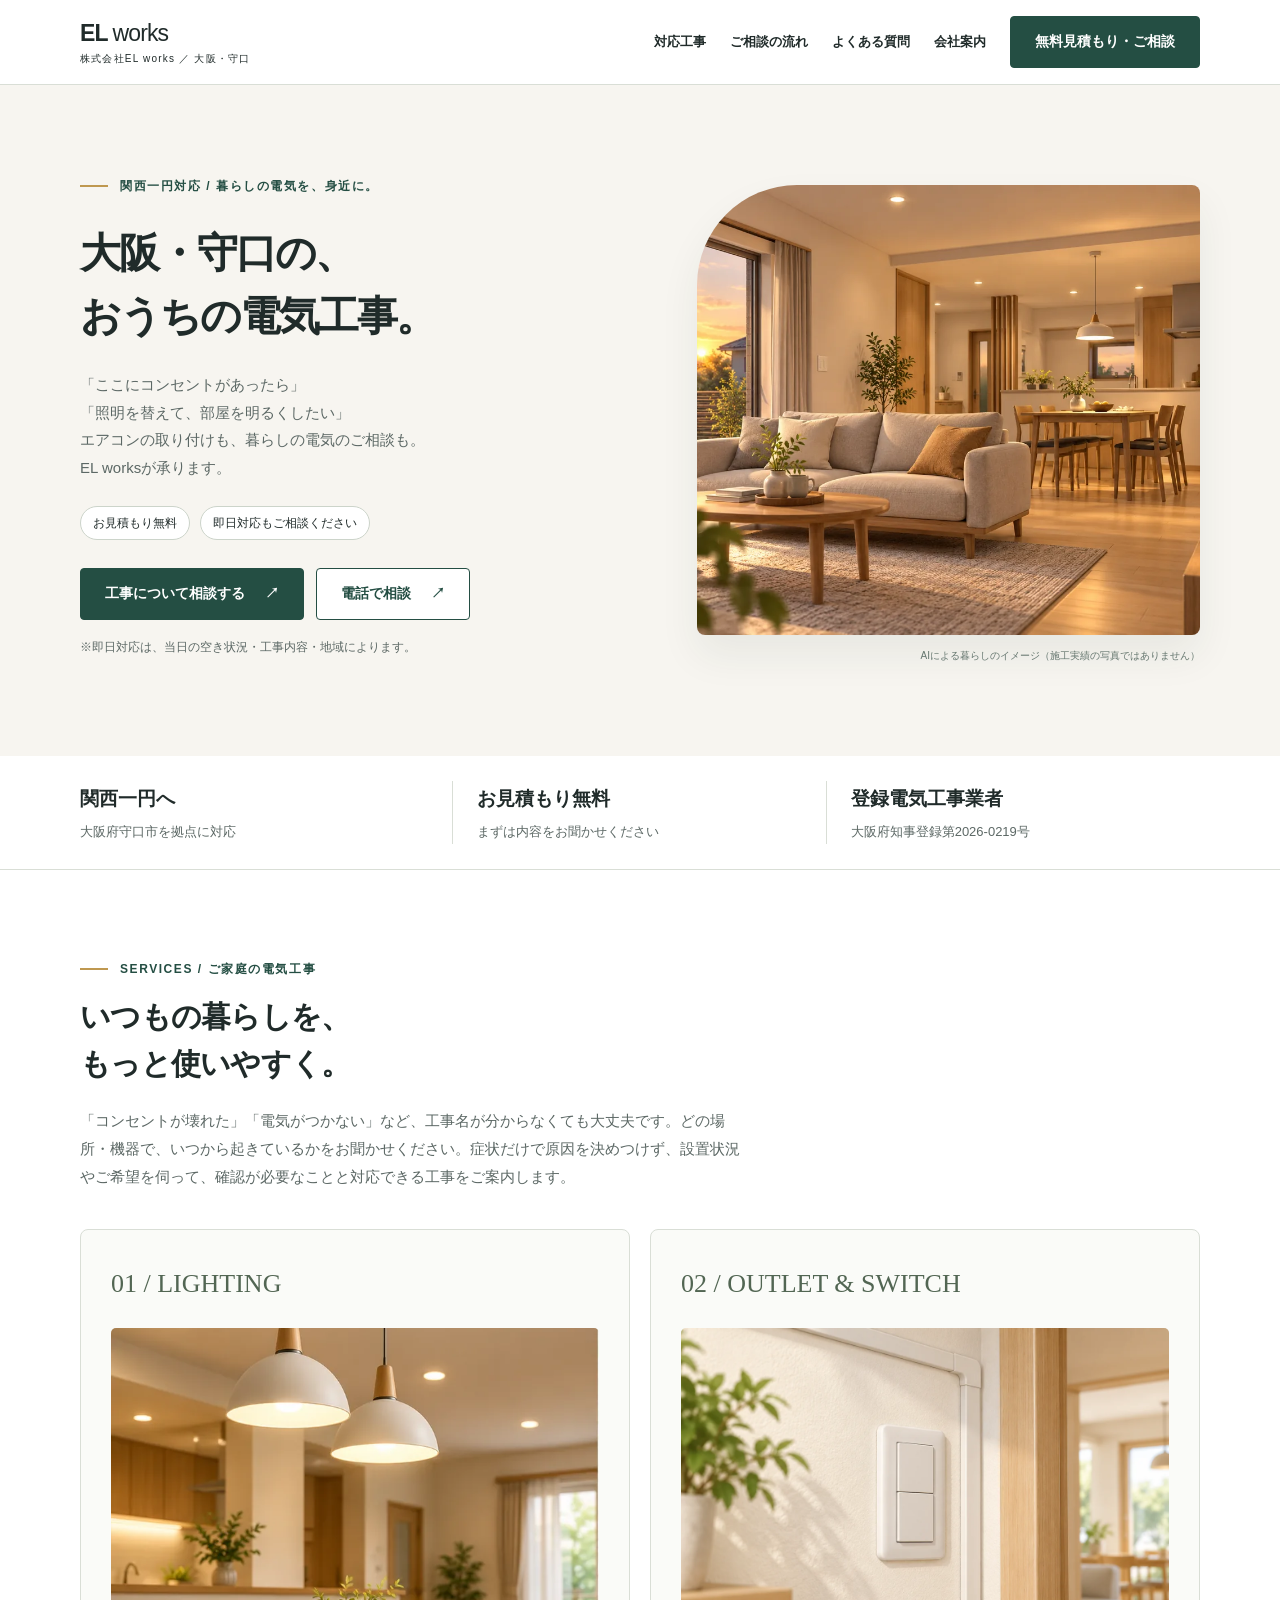
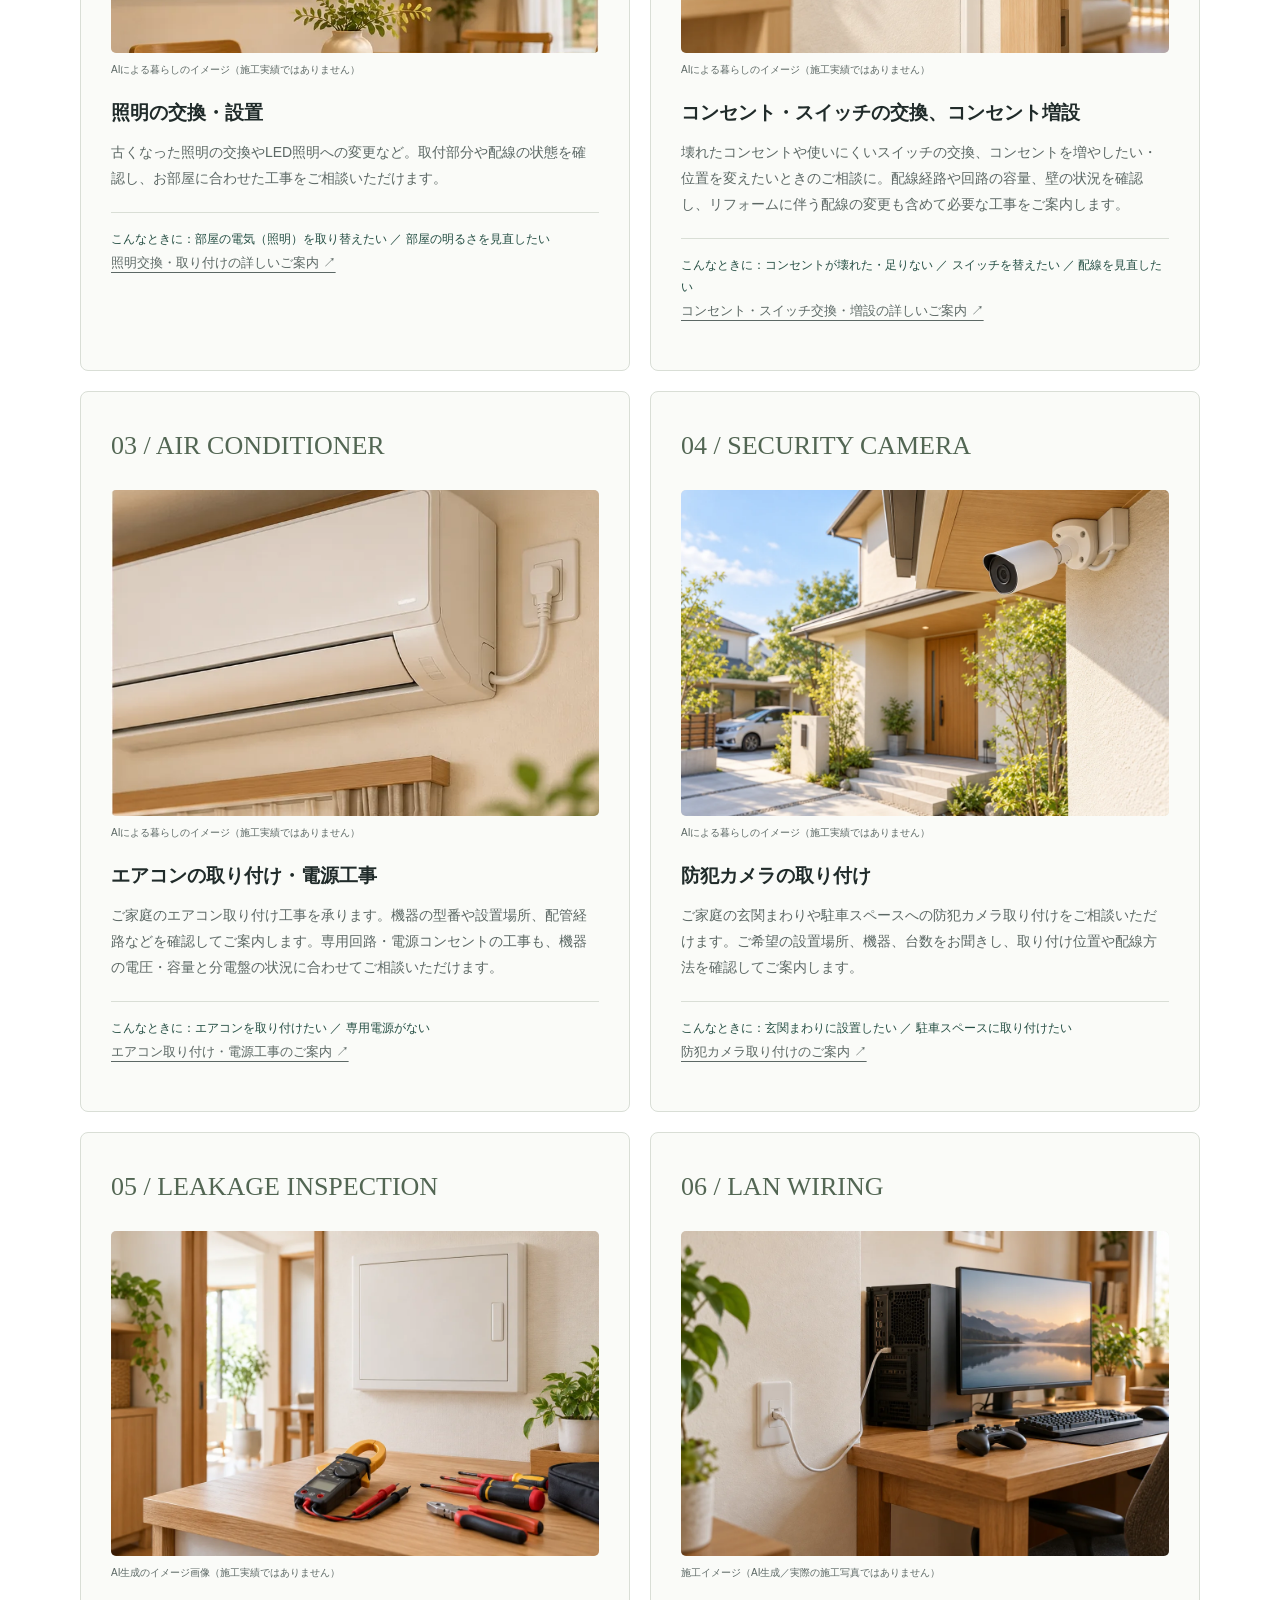
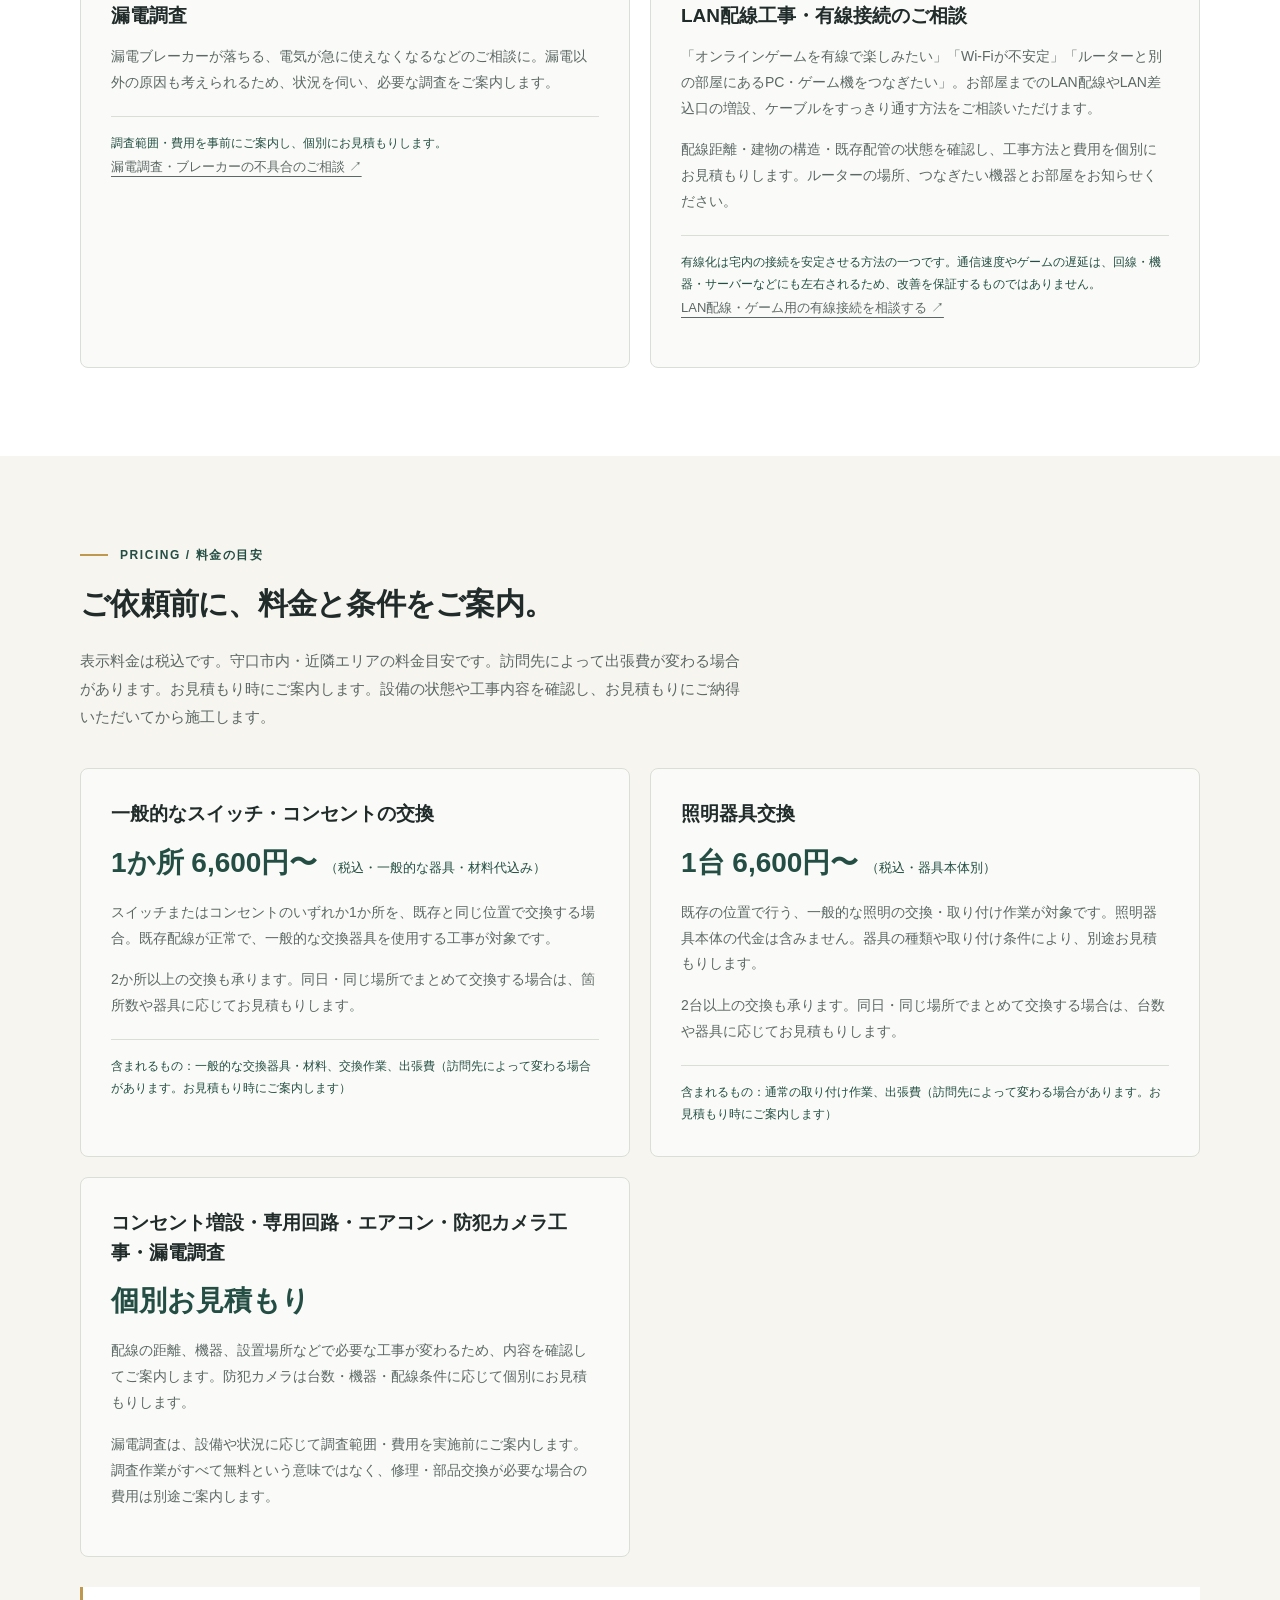
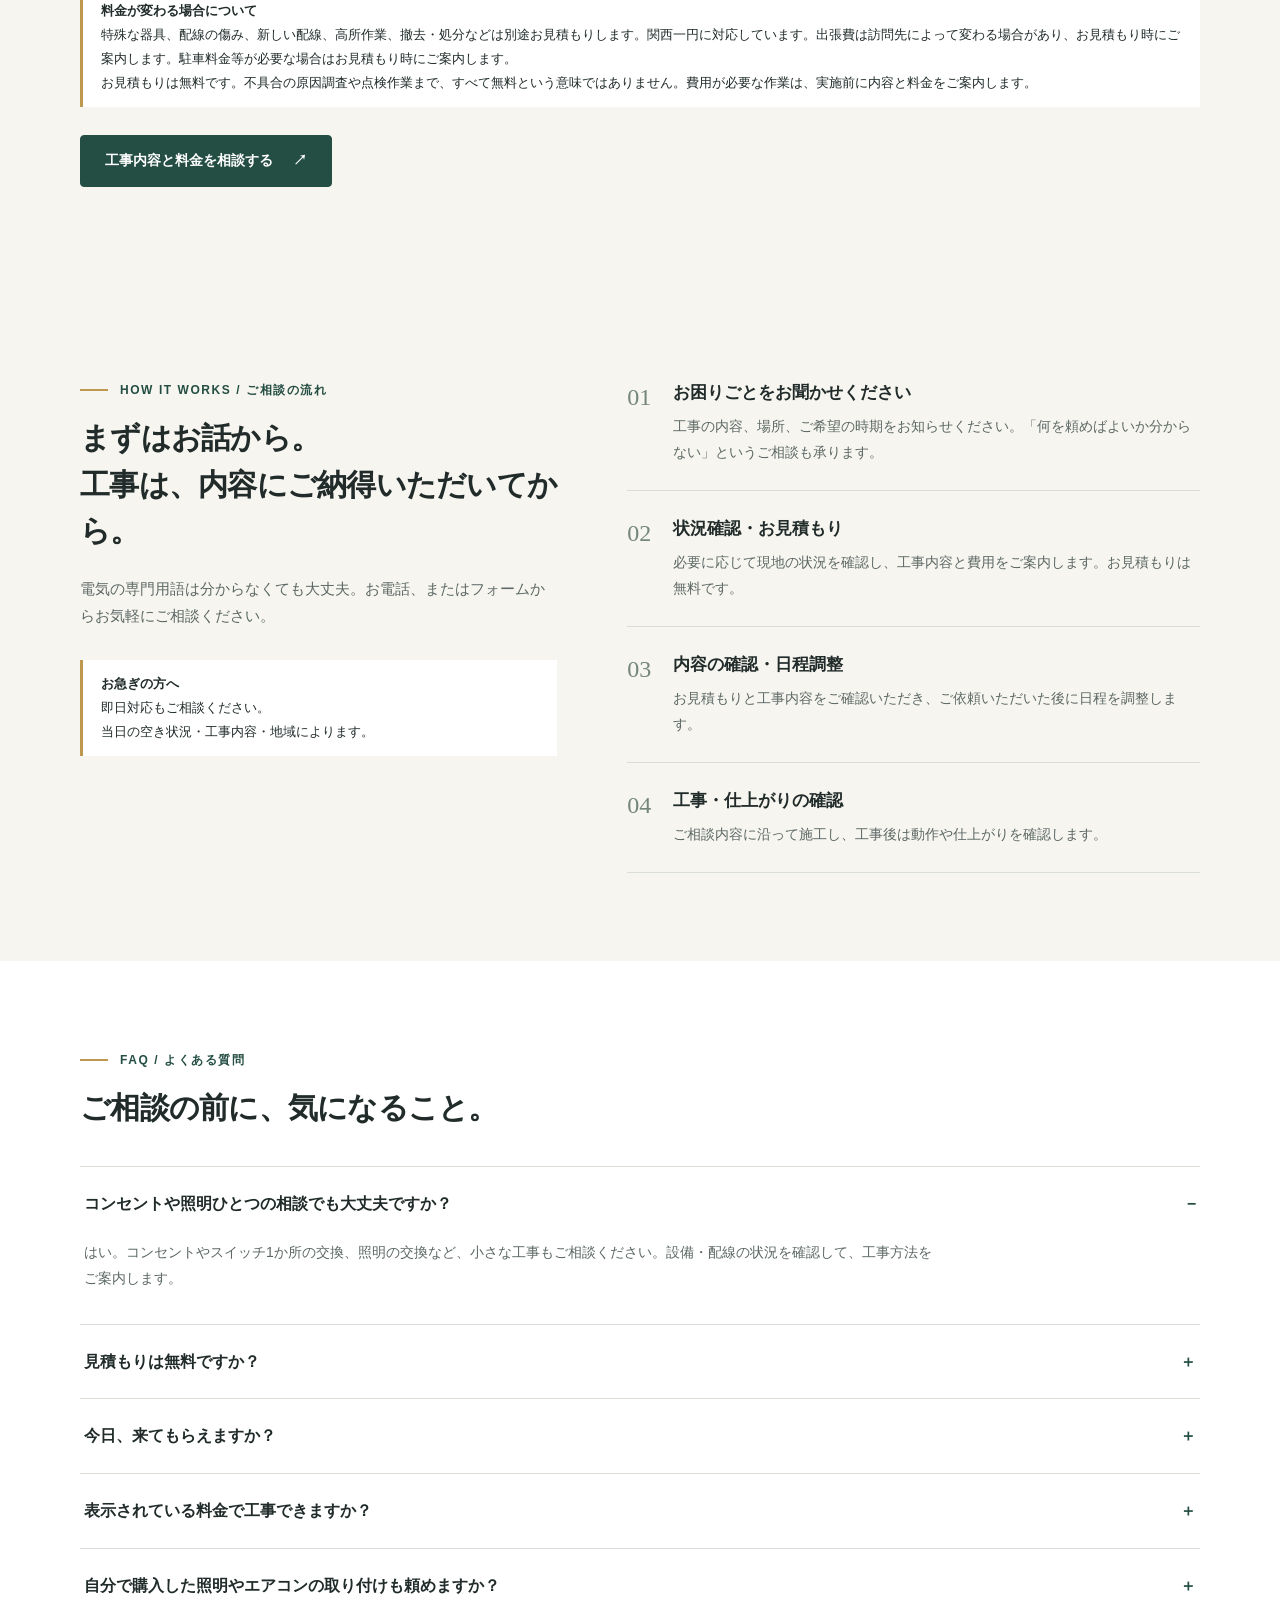
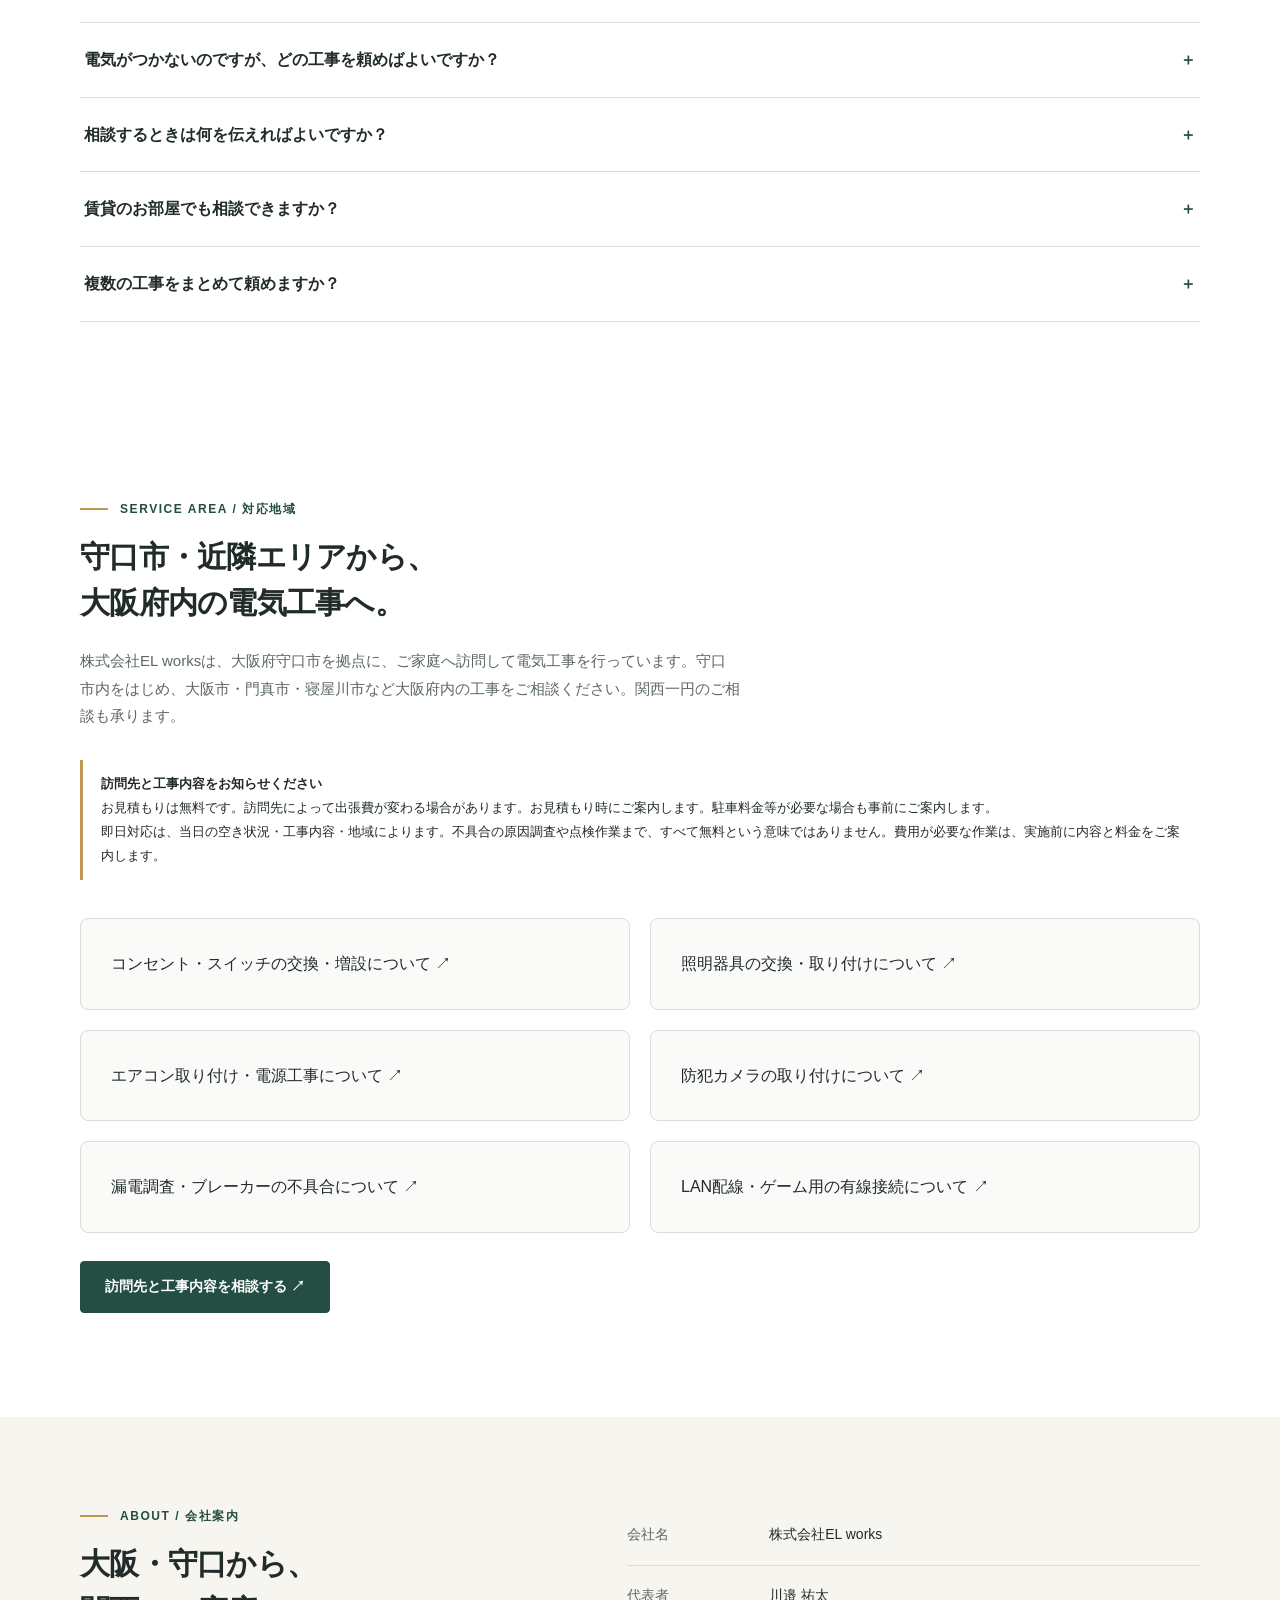
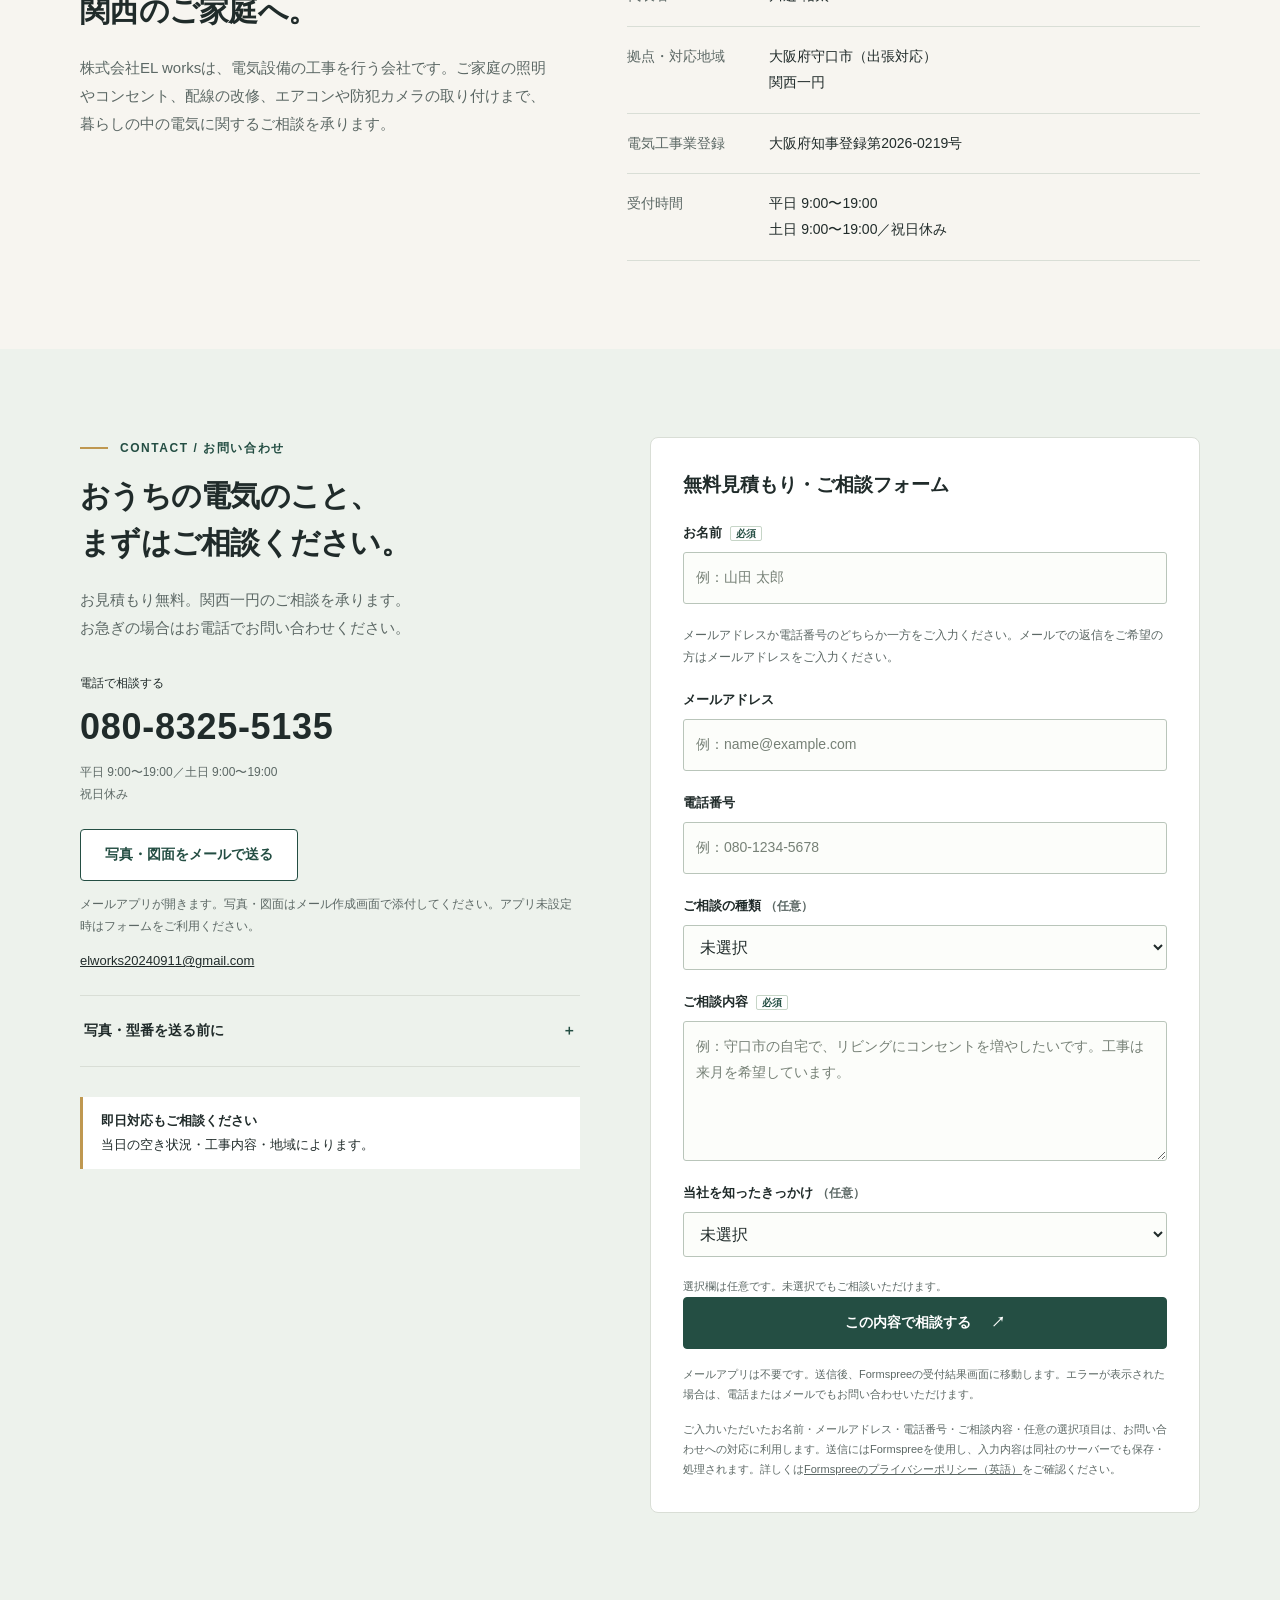
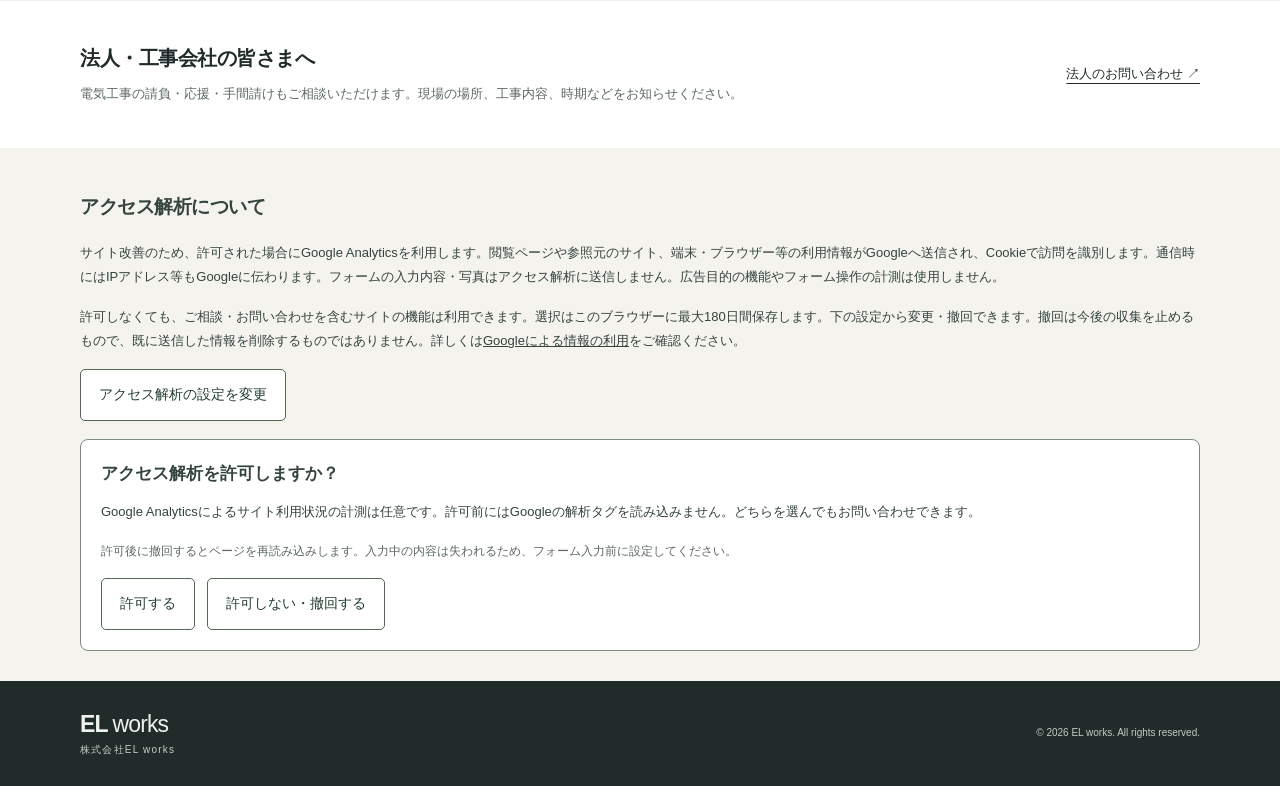
==== commit 507f98cb: "Add home LAN wiring service with gaming connection illustration" ====
--- a/index.html
+++ b/index.html
@@ -23,7 +23,7 @@
 @media(max-width:1000px){input,textarea{font-size:16px}}
 .number{color:#526653}
 
-.service-visual{margin:0 0 20px}.service-image-window{position:relative;aspect-ratio:3/2;overflow:hidden;border-radius:5px;background:#eee9df}.service-image{position:absolute;top:0;width:300%;max-width:none;height:100%;object-fit:cover;left:0}.service-image.security-camera,.service-image.switch-wiring,.service-image.leakage-inspection{width:100%;left:0}.service-image.outlet{left:-100%}.service-image.ac-power{left:-200%}.service-visual figcaption{font-size:10px;line-height:1.7;color:#5c6865;margin-top:8px}
+.service-visual{margin:0 0 20px}.service-image-window{position:relative;aspect-ratio:3/2;overflow:hidden;border-radius:5px;background:#eee9df}.service-image{position:absolute;top:0;width:300%;max-width:none;height:100%;object-fit:cover;left:0}.service-image.security-camera,.service-image.switch-wiring,.service-image.leakage-inspection,.service-image.lan-wiring{width:100%;left:0}.service-image.outlet{left:-100%}.service-image.ac-power{left:-200%}.service-visual figcaption{font-size:10px;line-height:1.7;color:#5c6865;margin-top:8px}
 .price-value{font-size:28px!important;font-weight:700;color:var(--green)!important;line-height:1.5}.price-value span{display:inline-block;font-size:13px;font-weight:400;margin-left:8px}
 .email-consult{margin-top:24px;min-width:0}.email-consult .button{max-width:100%;white-space:normal;text-align:center;overflow-wrap:anywhere}.email-consult .small{margin:12px 0 8px}
 .service-detail-link{white-space:normal;overflow-wrap:anywhere;display:inline-block;max-width:100%}
@@ -47,6 +47,7 @@
 <article class="service"><span class="number">03 / AIR CONDITIONER</span><figure class="service-visual"><div class="service-image-window"><img class="service-image ac-power" src="assets/services.webp" width="2048" height="683" alt="エアコンと電源コンセントのイメージ" loading="lazy" decoding="async"></div><figcaption>AIによる暮らしのイメージ（施工実績ではありません）</figcaption></figure><h3>エアコンの取り付け・電源工事</h3><p>ご家庭のエアコン取り付け工事を承ります。機器の型番や設置場所、配管経路などを確認してご案内します。専用回路・電源コンセントの工事も、機器の電圧・容量と分電盤の状況に合わせてご相談いただけます。</p><p class="examples">こんなときに：エアコンを取り付けたい ／ 専用電源がない</p><p><a class="text-link service-detail-link" href="services/air-conditioner/">エアコン取り付け・電源工事のご案内 ↗</a></p></article>
 <article class="service"><span class="number">04 / SECURITY CAMERA</span><figure class="service-visual"><div class="service-image-window"><img class="service-image security-camera" src="assets/security-camera.webp" width="1200" height="800" alt="住宅の玄関に設置された防犯カメラのイメージ" loading="lazy" decoding="async"></div><figcaption>AIによる暮らしのイメージ（施工実績ではありません）</figcaption></figure><h3>防犯カメラの取り付け</h3><p>ご家庭の玄関まわりや駐車スペースへの防犯カメラ取り付けをご相談いただけます。ご希望の設置場所、機器、台数をお聞きし、取り付け位置や配線方法を確認してご案内します。</p><p class="examples">こんなときに：玄関まわりに設置したい ／ 駐車スペースに取り付けたい</p><p><a class="text-link service-detail-link" href="services/security-camera/">防犯カメラ取り付けのご案内 ↗</a></p></article>
 <article class="service"><span class="number">05 / LEAKAGE INSPECTION</span><figure class="service-visual"><div class="service-image-window"><img class="service-image leakage-inspection" src="assets/leakage-inspection.webp" width="1200" height="800" alt="住宅の分電盤と電気点検用の測定器・工具のイメージ" loading="lazy" decoding="async"></div><figcaption>AI生成のイメージ画像（施工実績ではありません）</figcaption></figure><h3>漏電調査</h3><p>漏電ブレーカーが落ちる、電気が急に使えなくなるなどのご相談に。漏電以外の原因も考えられるため、状況を伺い、必要な調査をご案内します。</p><p class="examples">調査範囲・費用を事前にご案内し、個別にお見積もりします。</p><p><a class="text-link service-detail-link" href="services/leakage-inspection/">漏電調査・ブレーカーの不具合のご相談 ↗</a></p></article>
+<article class="service" id="lan-wiring"><span class="number">06 / LAN WIRING</span><figure class="service-visual"><div class="service-image-window"><img class="service-image lan-wiring" src="assets/lan-wiring.webp" width="1200" height="800" alt="LANケーブルで有線接続するゲーム用パソコンと壁のLAN差込口のイメージ" loading="lazy" decoding="async"></div><figcaption>施工イメージ（AI生成／実際の施工写真ではありません）</figcaption></figure><h3>LAN配線工事・有線接続のご相談</h3><p>「オンラインゲームを有線で楽しみたい」「Wi-Fiが不安定」「ルーターと別の部屋にあるPC・ゲーム機をつなぎたい」。お部屋までのLAN配線やLAN差込口の増設、ケーブルをすっきり通す方法をご相談いただけます。</p><p>配線距離・建物の構造・既存配管の状態を確認し、工事方法と費用を個別にお見積もりします。ルーターの場所、つなぎたい機器とお部屋をお知らせください。</p><p class="examples">有線化は宅内の接続を安定させる方法の一つです。通信速度やゲームの遅延は、回線・機器・サーバーなどにも左右されるため、改善を保証するものではありません。</p><p><a class="text-link service-detail-link" href="#contact">LAN配線・ゲーム用の有線接続を相談する ↗</a></p></article>
 </div></div></section>
 <section id="pricing" class="section soft"><div class="wrap"><div class="eyebrow">PRICING / 料金の目安</div><h2>ご依頼前に、料金と条件をご案内。</h2><p class="section-intro">表示料金は税込です。守口市内・近隣エリアの料金目安です。訪問先によって出張費が変わる場合があります。お見積もり時にご案内します。設備の状態や工事内容を確認し、お見積もりにご納得いただいてから施工します。</p><div class="service-grid">
 <article class="service"><h3>一般的なスイッチ・コンセントの交換</h3><p class="price-value">1か所 6,600円〜<span>（税込・一般的な器具・材料代込み）</span></p><p>スイッチまたはコンセントのいずれか1か所を、既存と同じ位置で交換する場合。既存配線が正常で、一般的な交換器具を使用する工事が対象です。</p><p>2か所以上の交換も承ります。同日・同じ場所でまとめて交換する場合は、箇所数や器具に応じてお見積もりします。</p><p class="examples">含まれるもの：一般的な交換器具・材料、交換作業、出張費（訪問先によって変わる場合があります。お見積もり時にご案内します）</p></article>
@@ -56,9 +57,9 @@
 <div class="actions"><a class="button" href="#contact">工事内容と料金を相談する <span aria-hidden="true">↗</span></a></div></div></section>
 <section id="flow" class="section soft"><div class="wrap split"><div><div class="eyebrow">HOW IT WORKS / ご相談の流れ</div><h2>まずはお話から。<br>工事は、内容にご納得いただいてから。</h2><p class="section-intro">電気の専門用語は分からなくても大丈夫。お電話、またはフォームからお気軽にご相談ください。</p><div class="note-box"><strong>お急ぎの方へ</strong><br>即日対応もご相談ください。<br>当日の空き状況・工事内容・地域によります。</div></div><div class="steps"><div class="step"><div><h3>お困りごとをお聞かせください</h3><p>工事の内容、場所、ご希望の時期をお知らせください。「何を頼めばよいか分からない」というご相談も承ります。</p></div></div><div class="step"><div><h3>状況確認・お見積もり</h3><p>必要に応じて現地の状況を確認し、工事内容と費用をご案内します。お見積もりは無料です。</p></div></div><div class="step"><div><h3>内容の確認・日程調整</h3><p>お見積もりと工事内容をご確認いただき、ご依頼いただいた後に日程を調整します。</p></div></div><div class="step"><div><h3>工事・仕上がりの確認</h3><p>ご相談内容に沿って施工し、工事後は動作や仕上がりを確認します。</p></div></div></div></div></section>
 <section id="faq" class="section"><div class="wrap"><div class="eyebrow">FAQ / よくある質問</div><h2>ご相談の前に、気になること。</h2><div class="faq"><details open><summary>コンセントや照明ひとつの相談でも大丈夫ですか？</summary><p>はい。コンセントやスイッチ1か所の交換、照明の交換など、小さな工事もご相談ください。設備・配線の状況を確認して、工事方法をご案内します。</p></details><details><summary>見積もりは無料ですか？</summary><p>お見積もりは無料です。不具合の原因調査や点検作業まで、すべて無料という意味ではありません。費用が必要な作業は、実施前に内容と料金をご案内します。</p></details><details><summary>今日、来てもらえますか？</summary><p>即日対応もご相談ください。当日の空き状況・工事内容・地域によります。まずはお電話で場所とお困りごとをお知らせください。</p></details><details><summary>表示されている料金で工事できますか？</summary><p>料金の目安は、守口市内・近隣エリアで、既存配線が正常な一般的な同位置交換など、記載の条件に合う工事の場合です。照明器具本体は別途です。特殊な器具や配線工事、高所作業、撤去・処分などは別途お見積もりします。訪問先によって出張費が変わる場合があります。駐車料金等が必要な場合も含め、お見積もり時にご案内します。</p></details><details><summary>自分で購入した照明やエアコンの取り付けも頼めますか？</summary><p>まずはメーカー・型番と設置場所をお知らせください。機器の仕様や取り付け条件を確認して、対応の可否と必要な工事をご案内します。すべての機器を取り付けられるとは限りません。</p></details><details><summary>電気がつかないのですが、どの工事を頼めばよいですか？</summary><p>工事名が分からなくてもご相談いただけます。家全体か、一部の部屋・機器だけか、いつから使えないかを分かる範囲でお伝えください。停電・機器・配線など原因はさまざまで、電気がつかないことだけで漏電や交換の必要性は判断できません。<a class="text-link" href="services/leakage-inspection/#symptoms">症状の伝え方と相談先の目安</a>をご覧ください。危険な箇所の確認や、故障を再現する操作は不要です。</p></details><details><summary>相談するときは何を伝えればよいですか？</summary><p>お住まいの市区町村、ご希望の時期に加え、「いつから・どの部屋で・何が使えないか」をお知らせください。「昨日から台所の照明だけつかない」など、普段の言葉で構いません。機器のメーカー・型番は、外から安全に分かる範囲だけで大丈夫です。写真・図面がある場合は、お問い合わせ欄の「写真・図面をメールで送る」からメール作成画面で添付してください。メールアプリが未設定の場合は、フォームでご相談内容をお知らせください。</p></details><details><summary>賃貸のお部屋でも相談できますか？</summary><p>ご相談いただけます。設備の変更には、貸主様や管理会社様の承諾が必要になる場合があります。工事前に確認をお願いします。</p></details><details><summary>複数の工事をまとめて頼めますか？</summary><p>はい。照明やコンセントなど、まとめてご相談いただけます。作業内容や訪問条件を確認してお見積もりします。まとめてのご依頼でも、自動的に割引になるものではありません。</p></details></div></div></section>
-<section id="area" class="section"><div class="wrap"><div class="eyebrow">SERVICE AREA / 対応地域</div><h2>守口市・近隣エリアから、<br>大阪府内の電気工事へ。</h2><p class="section-intro">株式会社EL worksは、大阪府守口市を拠点に、ご家庭へ訪問して電気工事を行っています。守口市内をはじめ、大阪市・門真市・寝屋川市など大阪府内の工事をご相談ください。関西一円のご相談も承ります。</p><div class="note-box"><strong>訪問先と工事内容をお知らせください</strong><br>お見積もりは無料です。訪問先によって出張費が変わる場合があります。お見積もり時にご案内します。駐車料金等が必要な場合も事前にご案内します。<br>即日対応は、当日の空き状況・工事内容・地域によります。不具合の原因調査や点検作業まで、すべて無料という意味ではありません。費用が必要な作業は、実施前に内容と料金をご案内します。</div><div class="service-grid"><a class="service service-detail-link" href="services/outlet-switch/">コンセント・スイッチの交換・増設について ↗</a><a class="service service-detail-link" href="services/lighting/">照明器具の交換・取り付けについて ↗</a><a class="service service-detail-link" href="services/air-conditioner/">エアコン取り付け・電源工事について ↗</a><a class="service service-detail-link" href="services/security-camera/">防犯カメラの取り付けについて ↗</a><a class="service service-detail-link" href="services/leakage-inspection/">漏電調査・ブレーカーの不具合について ↗</a></div><div class="actions"><a class="button" href="#contact">訪問先と工事内容を相談する ↗</a></div></div></section>
+<section id="area" class="section"><div class="wrap"><div class="eyebrow">SERVICE AREA / 対応地域</div><h2>守口市・近隣エリアから、<br>大阪府内の電気工事へ。</h2><p class="section-intro">株式会社EL worksは、大阪府守口市を拠点に、ご家庭へ訪問して電気工事を行っています。守口市内をはじめ、大阪市・門真市・寝屋川市など大阪府内の工事をご相談ください。関西一円のご相談も承ります。</p><div class="note-box"><strong>訪問先と工事内容をお知らせください</strong><br>お見積もりは無料です。訪問先によって出張費が変わる場合があります。お見積もり時にご案内します。駐車料金等が必要な場合も事前にご案内します。<br>即日対応は、当日の空き状況・工事内容・地域によります。不具合の原因調査や点検作業まで、すべて無料という意味ではありません。費用が必要な作業は、実施前に内容と料金をご案内します。</div><div class="service-grid"><a class="service service-detail-link" href="services/outlet-switch/">コンセント・スイッチの交換・増設について ↗</a><a class="service service-detail-link" href="services/lighting/">照明器具の交換・取り付けについて ↗</a><a class="service service-detail-link" href="services/air-conditioner/">エアコン取り付け・電源工事について ↗</a><a class="service service-detail-link" href="services/security-camera/">防犯カメラの取り付けについて ↗</a><a class="service service-detail-link" href="services/leakage-inspection/">漏電調査・ブレーカーの不具合について ↗</a><a class="service service-detail-link" href="#lan-wiring">LAN配線・ゲーム用の有線接続について ↗</a></div><div class="actions"><a class="button" href="#contact">訪問先と工事内容を相談する ↗</a></div></div></section>
 <section id="company" class="section soft"><div class="wrap split"><div><div class="eyebrow">ABOUT / 会社案内</div><h2>大阪・守口から、<br>関西のご家庭へ。</h2><p class="section-intro">株式会社EL worksは、電気設備の工事を行う会社です。ご家庭の照明やコンセント、配線の改修、エアコンや防犯カメラの取り付けまで、暮らしの中の電気に関するご相談を承ります。</p></div><dl class="company-list"><div><dt>会社名</dt><dd>株式会社EL works</dd></div><div><dt>代表者</dt><dd>川邉 祐太</dd></div><div><dt>拠点・対応地域</dt><dd>大阪府守口市（出張対応）<br>関西一円</dd></div><div><dt>電気工事業登録</dt><dd>大阪府知事登録第2026-0219号</dd></div><div><dt>受付時間</dt><dd>平日 9:00〜19:00<br>土日 9:00〜19:00／祝日休み</dd></div></dl></div></section>
-<section id="contact" class="section contact"><div class="wrap contact-grid"><div><div class="eyebrow">CONTACT / お問い合わせ</div><h2>おうちの電気のこと、<br>まずはご相談ください。</h2><p class="section-intro">お見積もり無料。関西一円のご相談を承ります。<br>お急ぎの場合はお電話でお問い合わせください。</p><p class="phone-label">電話で相談する</p><a class="phone" href="tel:08083255135">080-8325-5135</a><p class="small">平日 9:00〜19:00／土日 9:00〜19:00<br>祝日休み</p><div class="email-consult"><a class="button secondary" href="mailto:elworks20240911@gmail.com?subject=EL%20works%20%E5%B7%A5%E4%BA%8B%E3%81%AE%E3%81%94%E7%9B%B8%E8%AB%87">写真・図面をメールで送る</a><p class="small">メールアプリが開きます。写真・図面はメール作成画面で添付してください。アプリ未設定時はフォームをご利用ください。</p><p><a class="email" href="mailto:elworks20240911@gmail.com">elworks20240911@gmail.com</a></p><details class="photo-guide"><summary>写真・型番を送る前に</summary><p>床など安全に立てる場所から、器具全体と周囲が分かる写真を撮ってください。型番は、外から無理なく見える表示だけで構いません。</p><p>撮影のためにカバーを外す、内部や電気が流れる部分に触れる、脚立やはしごに上る必要はありません。破損・熱・煙・水ぬれなどがある危険な箇所には触れず、無理に撮影しないでください。</p><p>顔・住所・書類などの個人情報が写らないようご確認ください。写真・図面は上の「写真・図面をメールで送る」から、メール作成画面で添付してください。このフォームに画像をアップロードする欄はありません。写真なしでもご相談いただけます。</p></details></div><div class="note-box"><strong>即日対応もご相談ください</strong><br>当日の空き状況・工事内容・地域によります。</div></div><form class="contact-form" id="contact-form" action="https://formspree.io/f/mpppqqrb" method="post"><h3>無料見積もり・ご相談フォーム</h3><div class="field"><label for="name">お名前<span class="required">必須</span></label><input id="name" name="name" autocomplete="name" placeholder="例：山田 太郎" required /></div><p class="small" id="contact-help">メールアドレスか電話番号のどちらか一方をご入力ください。メールでの返信をご希望の方はメールアドレスをご入力ください。</p><div class="field"><label for="contact-email">メールアドレス</label><input id="contact-email" type="email" name="email" autocomplete="email" inputmode="email" aria-describedby="contact-help contact-error" placeholder="例：name@example.com" required /></div><div class="field"><label for="contact-phone">電話番号</label><input id="contact-phone" type="tel" name="phone" autocomplete="tel" inputmode="tel" aria-describedby="contact-help contact-error" placeholder="例：080-1234-5678" /></div><p id="contact-error" class="form-note" role="alert" aria-live="polite"></p><noscript><p class="form-note">JavaScriptが無効の場合、このフォームではメールアドレスが必要です。電話でのご相談は080-8325-5135をご利用ください。</p></noscript><div class="field"><label for="service-type">ご相談の種類 <span class="small">（任意）</span></label><select id="service-type" name="service_type"><option value="">未選択</option><option value="照明">照明</option><option value="コンセント・スイッチ">コンセント・スイッチ</option><option value="エアコン">エアコン</option><option value="防犯カメラ">防犯カメラ</option><option value="漏電調査">漏電調査</option><option value="配線・その他">配線・その他</option><option value="未定/相談したい">未定/相談したい</option></select></div><div class="field"><label for="message">ご相談内容<span class="required">必須</span></label><textarea id="message" name="message" placeholder="例：守口市の自宅で、リビングにコンセントを増やしたいです。工事は来月を希望しています。" required></textarea></div><div class="field"><label for="referral-source">当社を知ったきっかけ <span class="small">（任意）</span></label><select id="referral-source" name="referral_source"><option value="">未選択</option><option value="Google検索">Google検索</option><option value="Googleマップ">Googleマップ</option><option value="紹介">紹介</option><option value="その他">その他</option></select></div><p class="form-note">選択欄は任意です。未選択でもご相談いただけます。</p><button class="button" type="submit">この内容で相談する <span aria-hidden="true">↗</span></button><p class="form-note" id="form-note">メールアプリは不要です。送信後、Formspreeの受付結果画面に移動します。エラーが表示された場合は、電話またはメールでもお問い合わせいただけます。</p><p class="form-note">ご入力いただいたお名前・メールアドレス・電話番号・ご相談内容・任意の選択項目は、お問い合わせへの対応に利用します。送信にはFormspreeを使用し、入力内容は同社のサーバーでも保存・処理されます。詳しくは<a href="https://formspree.io/legal/privacy-policy/">Formspreeのプライバシーポリシー（英語）</a>をご確認ください。</p></form></div></section>
+<section id="contact" class="section contact"><div class="wrap contact-grid"><div><div class="eyebrow">CONTACT / お問い合わせ</div><h2>おうちの電気のこと、<br>まずはご相談ください。</h2><p class="section-intro">お見積もり無料。関西一円のご相談を承ります。<br>お急ぎの場合はお電話でお問い合わせください。</p><p class="phone-label">電話で相談する</p><a class="phone" href="tel:08083255135">080-8325-5135</a><p class="small">平日 9:00〜19:00／土日 9:00〜19:00<br>祝日休み</p><div class="email-consult"><a class="button secondary" href="mailto:elworks20240911@gmail.com?subject=EL%20works%20%E5%B7%A5%E4%BA%8B%E3%81%AE%E3%81%94%E7%9B%B8%E8%AB%87">写真・図面をメールで送る</a><p class="small">メールアプリが開きます。写真・図面はメール作成画面で添付してください。アプリ未設定時はフォームをご利用ください。</p><p><a class="email" href="mailto:elworks20240911@gmail.com">elworks20240911@gmail.com</a></p><details class="photo-guide"><summary>写真・型番を送る前に</summary><p>床など安全に立てる場所から、器具全体と周囲が分かる写真を撮ってください。型番は、外から無理なく見える表示だけで構いません。</p><p>撮影のためにカバーを外す、内部や電気が流れる部分に触れる、脚立やはしごに上る必要はありません。破損・熱・煙・水ぬれなどがある危険な箇所には触れず、無理に撮影しないでください。</p><p>顔・住所・書類などの個人情報が写らないようご確認ください。写真・図面は上の「写真・図面をメールで送る」から、メール作成画面で添付してください。このフォームに画像をアップロードする欄はありません。写真なしでもご相談いただけます。</p></details></div><div class="note-box"><strong>即日対応もご相談ください</strong><br>当日の空き状況・工事内容・地域によります。</div></div><form class="contact-form" id="contact-form" action="https://formspree.io/f/mpppqqrb" method="post"><h3>無料見積もり・ご相談フォーム</h3><div class="field"><label for="name">お名前<span class="required">必須</span></label><input id="name" name="name" autocomplete="name" placeholder="例：山田 太郎" required /></div><p class="small" id="contact-help">メールアドレスか電話番号のどちらか一方をご入力ください。メールでの返信をご希望の方はメールアドレスをご入力ください。</p><div class="field"><label for="contact-email">メールアドレス</label><input id="contact-email" type="email" name="email" autocomplete="email" inputmode="email" aria-describedby="contact-help contact-error" placeholder="例：name@example.com" required /></div><div class="field"><label for="contact-phone">電話番号</label><input id="contact-phone" type="tel" name="phone" autocomplete="tel" inputmode="tel" aria-describedby="contact-help contact-error" placeholder="例：080-1234-5678" /></div><p id="contact-error" class="form-note" role="alert" aria-live="polite"></p><noscript><p class="form-note">JavaScriptが無効の場合、このフォームではメールアドレスが必要です。電話でのご相談は080-8325-5135をご利用ください。</p></noscript><div class="field"><label for="service-type">ご相談の種類 <span class="small">（任意）</span></label><select id="service-type" name="service_type"><option value="">未選択</option><option value="照明">照明</option><option value="コンセント・スイッチ">コンセント・スイッチ</option><option value="エアコン">エアコン</option><option value="防犯カメラ">防犯カメラ</option><option value="漏電調査">漏電調査</option><option value="LAN配線工事">LAN配線工事</option><option value="配線・その他">配線・その他</option><option value="未定/相談したい">未定/相談したい</option></select></div><div class="field"><label for="message">ご相談内容<span class="required">必須</span></label><textarea id="message" name="message" placeholder="例：守口市の自宅で、リビングにコンセントを増やしたいです。工事は来月を希望しています。" required></textarea></div><div class="field"><label for="referral-source">当社を知ったきっかけ <span class="small">（任意）</span></label><select id="referral-source" name="referral_source"><option value="">未選択</option><option value="Google検索">Google検索</option><option value="Googleマップ">Googleマップ</option><option value="紹介">紹介</option><option value="その他">その他</option></select></div><p class="form-note">選択欄は任意です。未選択でもご相談いただけます。</p><button class="button" type="submit">この内容で相談する <span aria-hidden="true">↗</span></button><p class="form-note" id="form-note">メールアプリは不要です。送信後、Formspreeの受付結果画面に移動します。エラーが表示された場合は、電話またはメールでもお問い合わせいただけます。</p><p class="form-note">ご入力いただいたお名前・メールアドレス・電話番号・ご相談内容・任意の選択項目は、お問い合わせへの対応に利用します。送信にはFormspreeを使用し、入力内容は同社のサーバーでも保存・処理されます。詳しくは<a href="https://formspree.io/legal/privacy-policy/">Formspreeのプライバシーポリシー（英語）</a>をご確認ください。</p></form></div></section>
 <section id="business" class="business"><div class="wrap business-row"><div><h2>法人・工事会社の皆さまへ</h2><p>電気工事の請負・応援・手間請けもご相談いただけます。現場の場所、工事内容、時期などをお知らせください。</p></div><a class="text-link" href="#contact">法人のお問い合わせ ↗</a></div></section></main>
 <section class="analytics-privacy" aria-labelledby="analytics-policy-title"><div class="wrap"><h2 id="analytics-policy-title">アクセス解析について</h2><p>サイト改善のため、許可された場合にGoogle Analyticsを利用します。閲覧ページや参照元のサイト、端末・ブラウザー等の利用情報がGoogleへ送信され、Cookieで訪問を識別します。通信時にはIPアドレス等もGoogleに伝わります。フォームの入力内容・写真はアクセス解析に送信しません。広告目的の機能やフォーム操作の計測は使用しません。</p><p>許可しなくても、ご相談・お問い合わせを含むサイトの機能は利用できます。選択はこのブラウザーに最大180日間保存します。下の設定から変更・撤回できます。撤回は今後の収集を止めるもので、既に送信した情報を削除するものではありません。詳しくは<a href="https://policies.google.com/technologies/partner-sites?hl=ja">Googleによる情報の利用</a>をご確認ください。</p><button type="button" class="analytics-choice" id="analytics-settings">アクセス解析の設定を変更</button><span id="analytics-status" role="status"></span><noscript><p>JavaScriptが無効のためアクセス解析は動作しません。</p></noscript><div id="analytics-panel" class="analytics-panel" aria-labelledby="analytics-choice-title" hidden><h3 id="analytics-choice-title">アクセス解析を許可しますか？</h3><p>Google Analyticsによるサイト利用状況の計測は任意です。許可前にはGoogleの解析タグを読み込みません。どちらを選んでもお問い合わせできます。</p><p class="small">許可後に撤回するとページを再読み込みします。入力中の内容は失われるため、フォーム入力前に設定してください。</p><div class="analytics-actions"><button type="button" class="analytics-choice" id="analytics-accept">許可する</button><button type="button" class="analytics-choice" id="analytics-decline">許可しない・撤回する</button></div></div></div></section>
 <footer><div class="wrap footer-row"><a class="brand" href="#main">EL <span>works</span><small>株式会社EL works</small></a><small>© <span id="year">2026</span> EL works. All rights reserved.</small></div></footer>
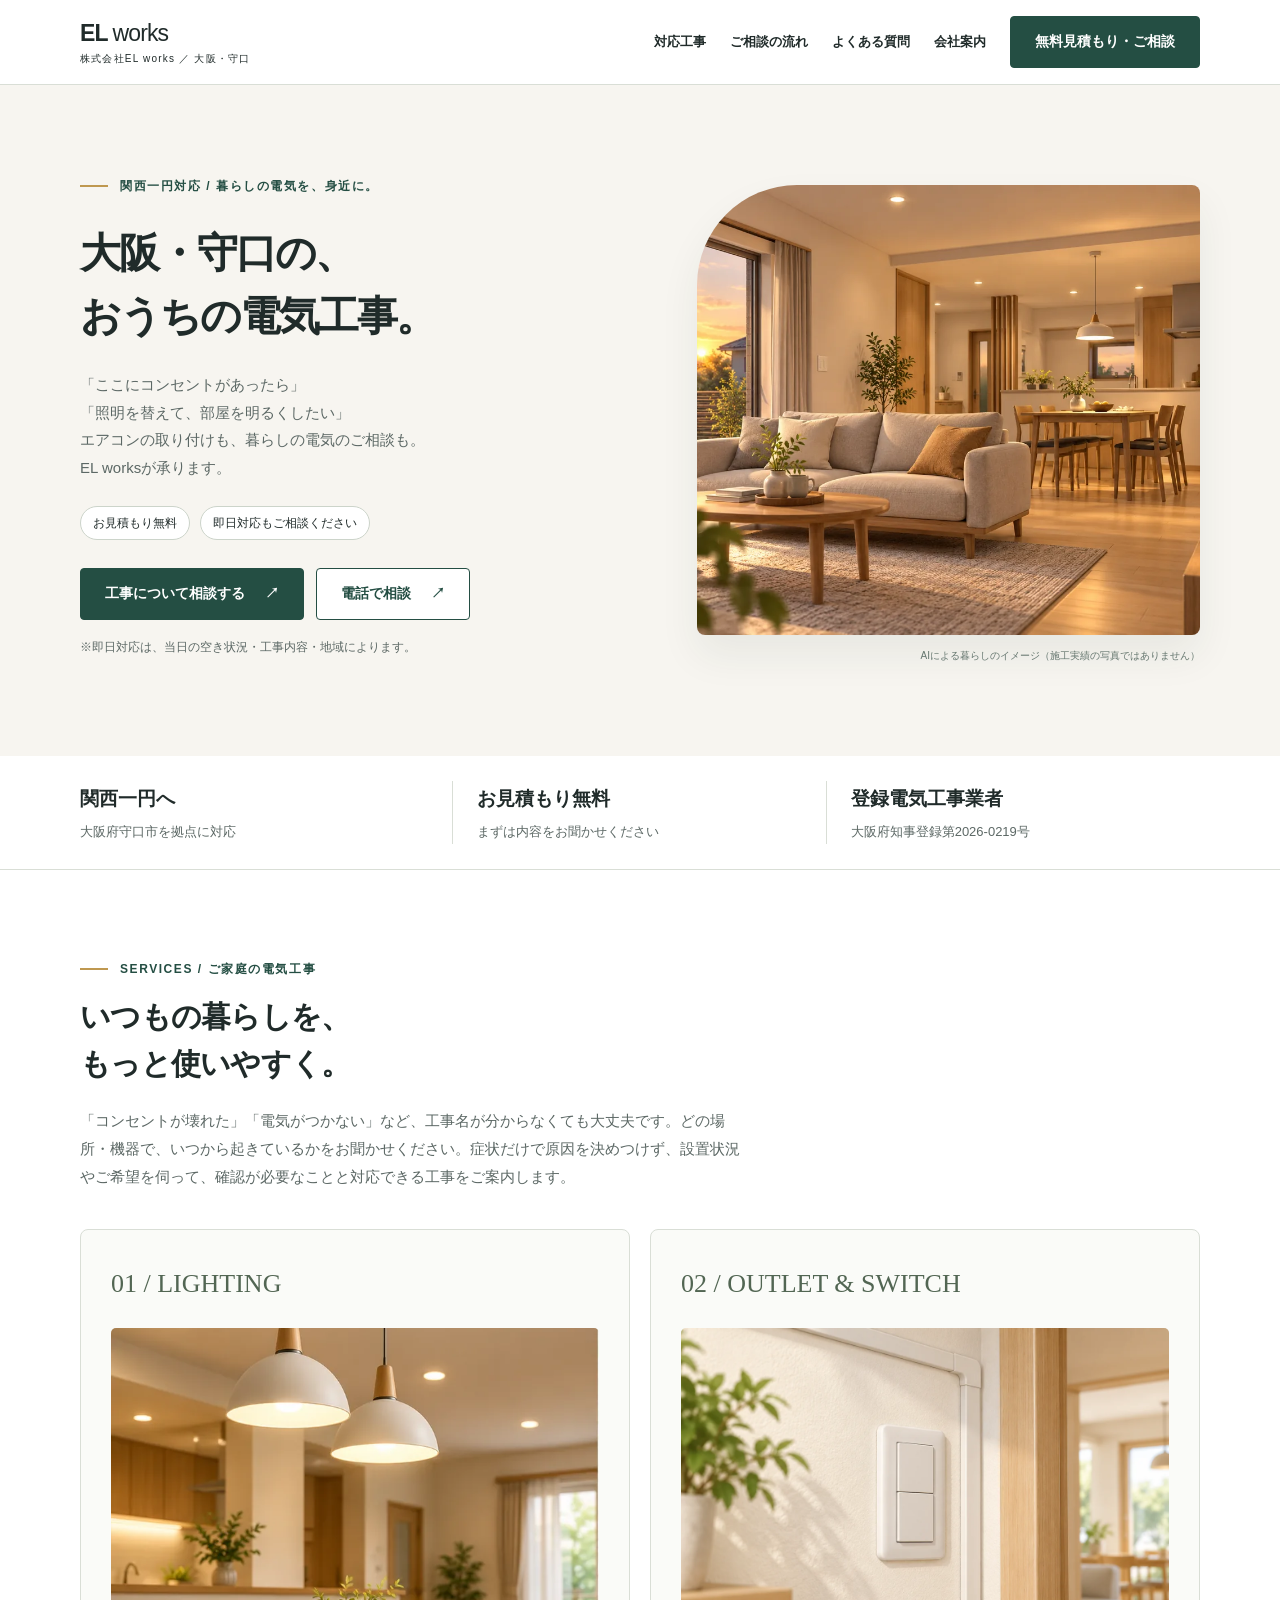
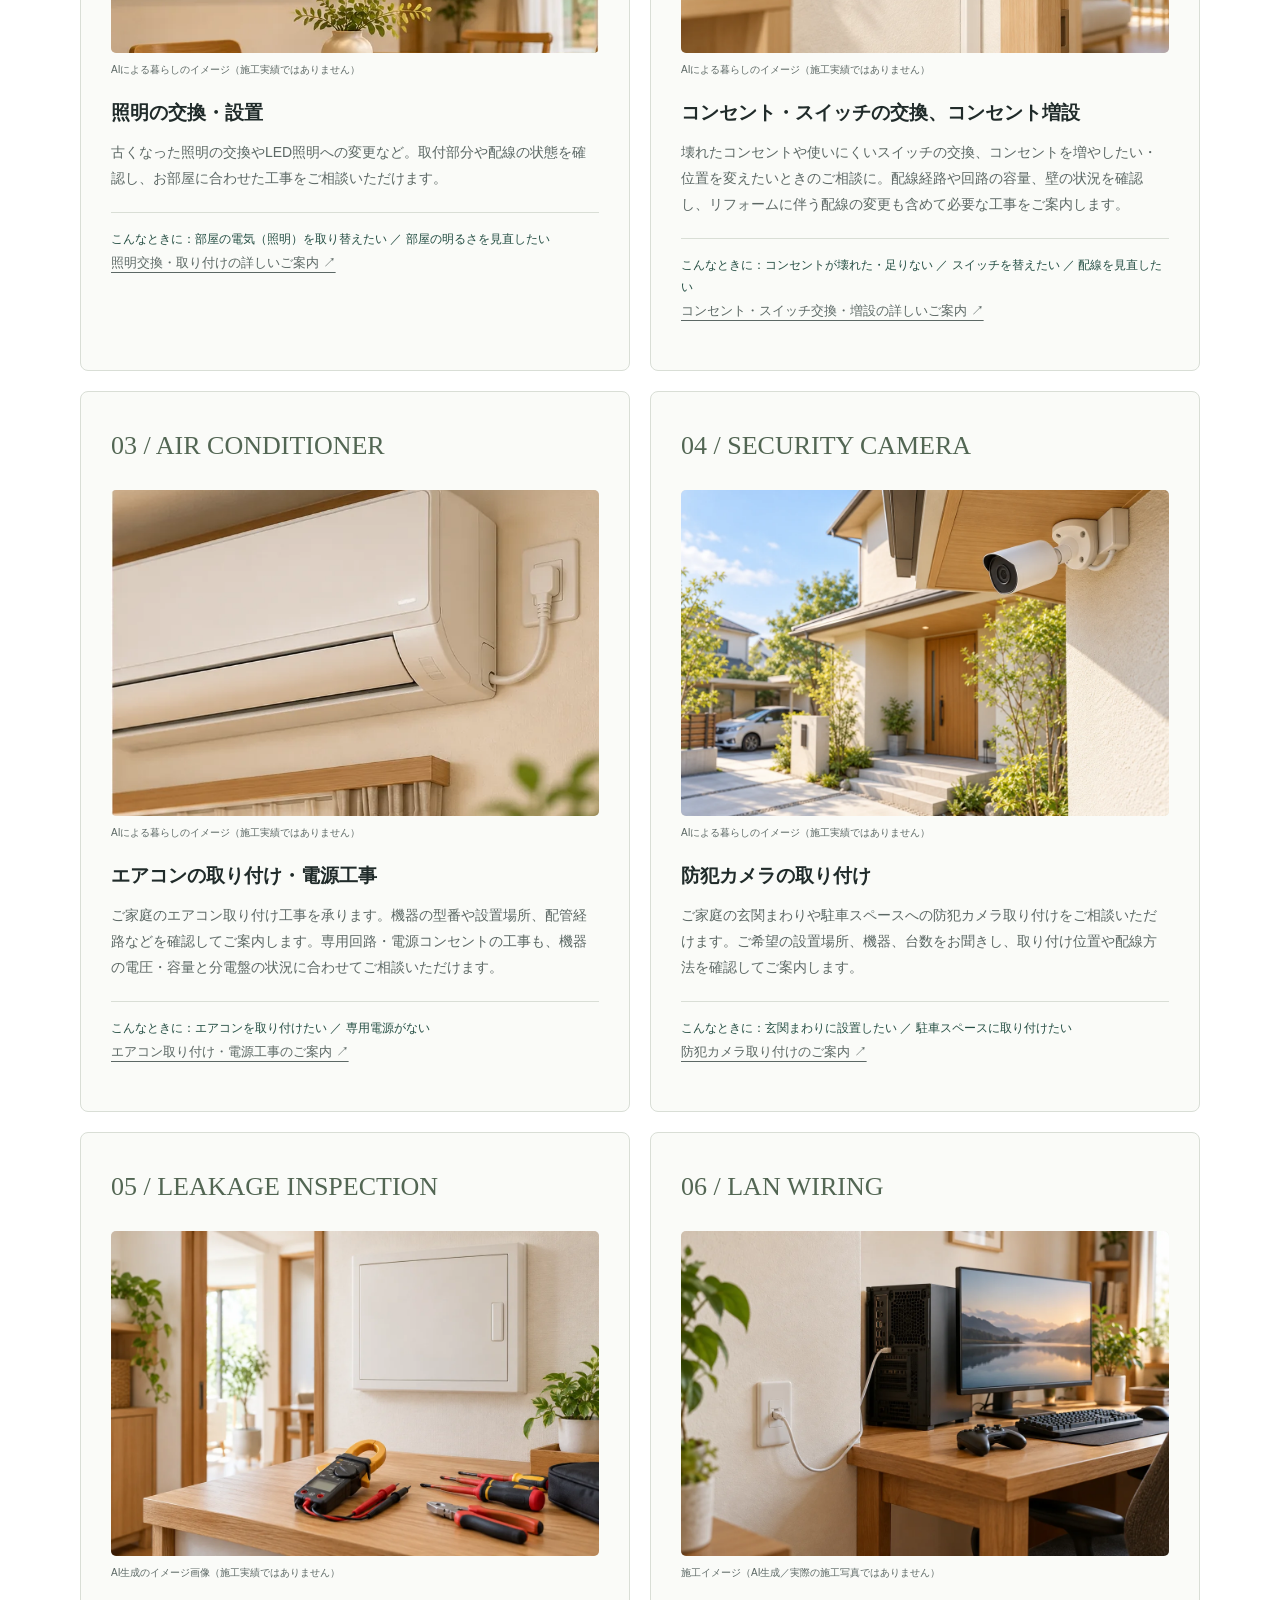
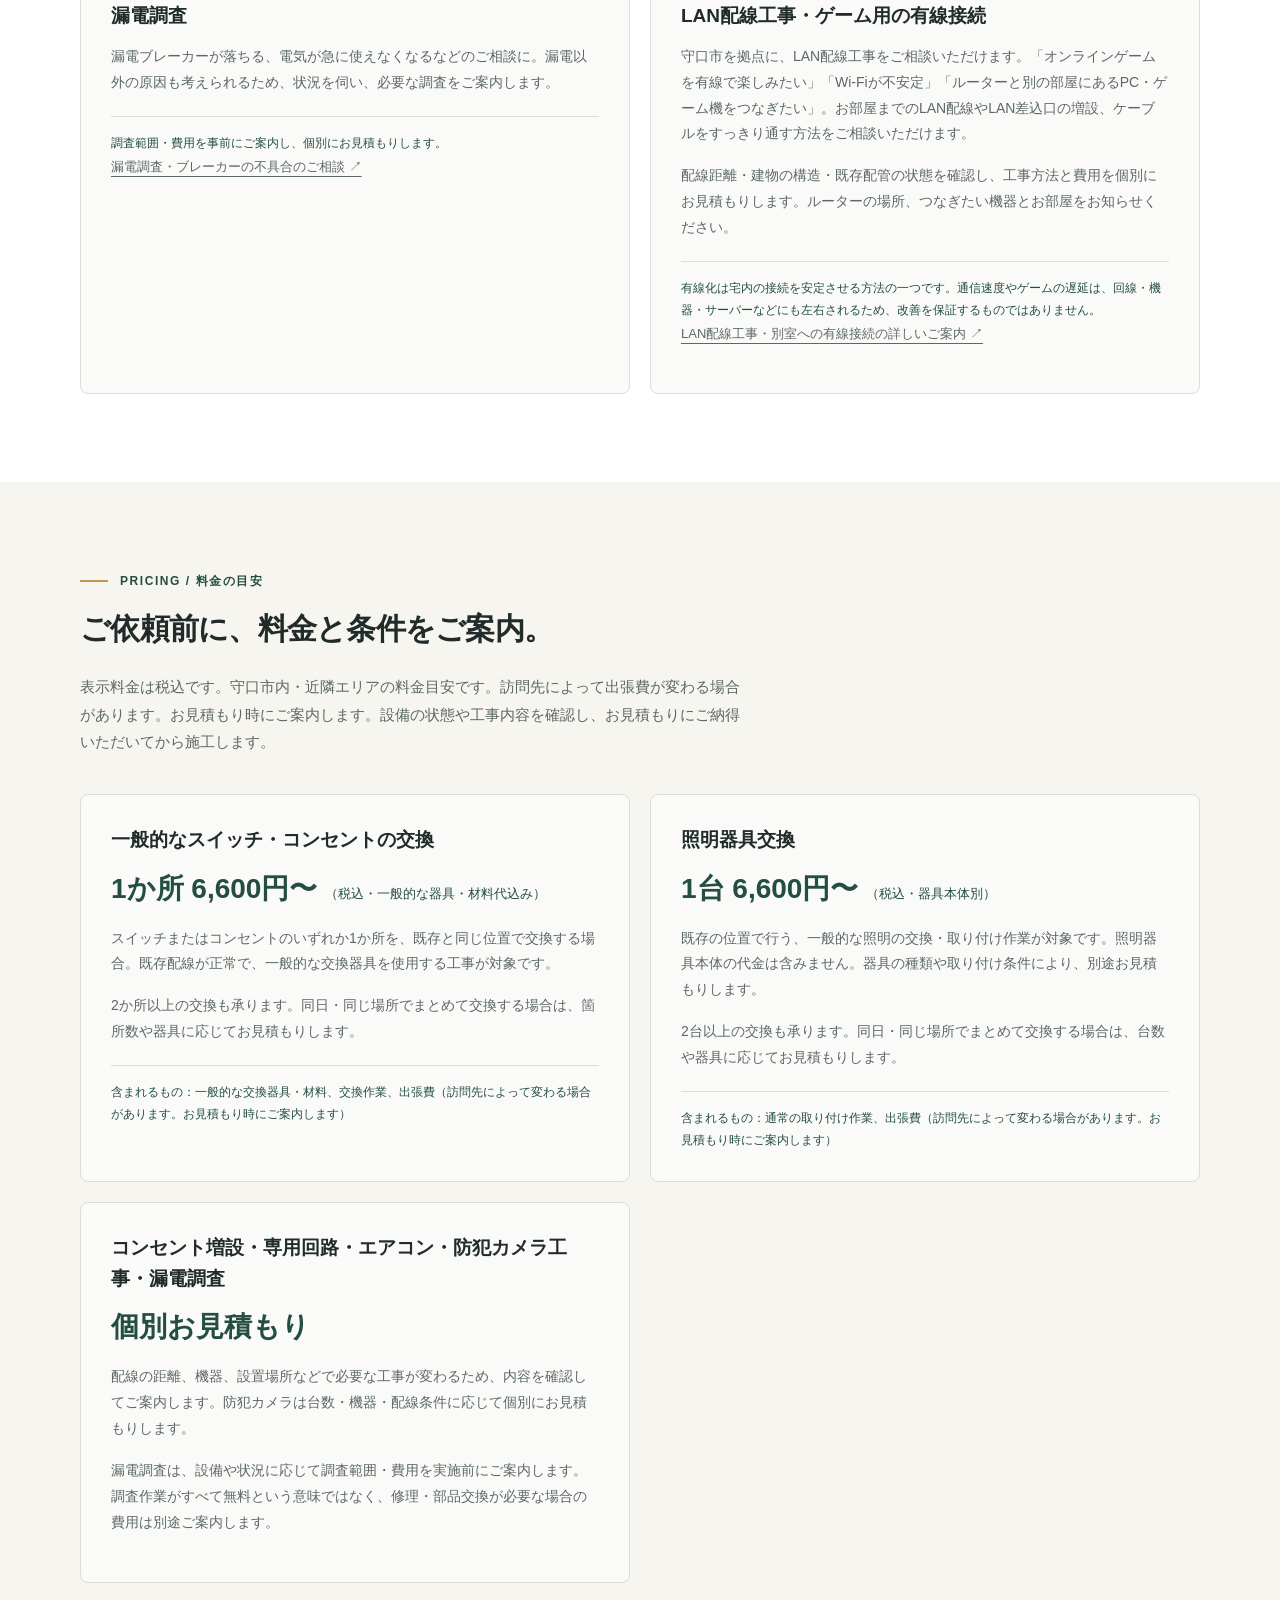
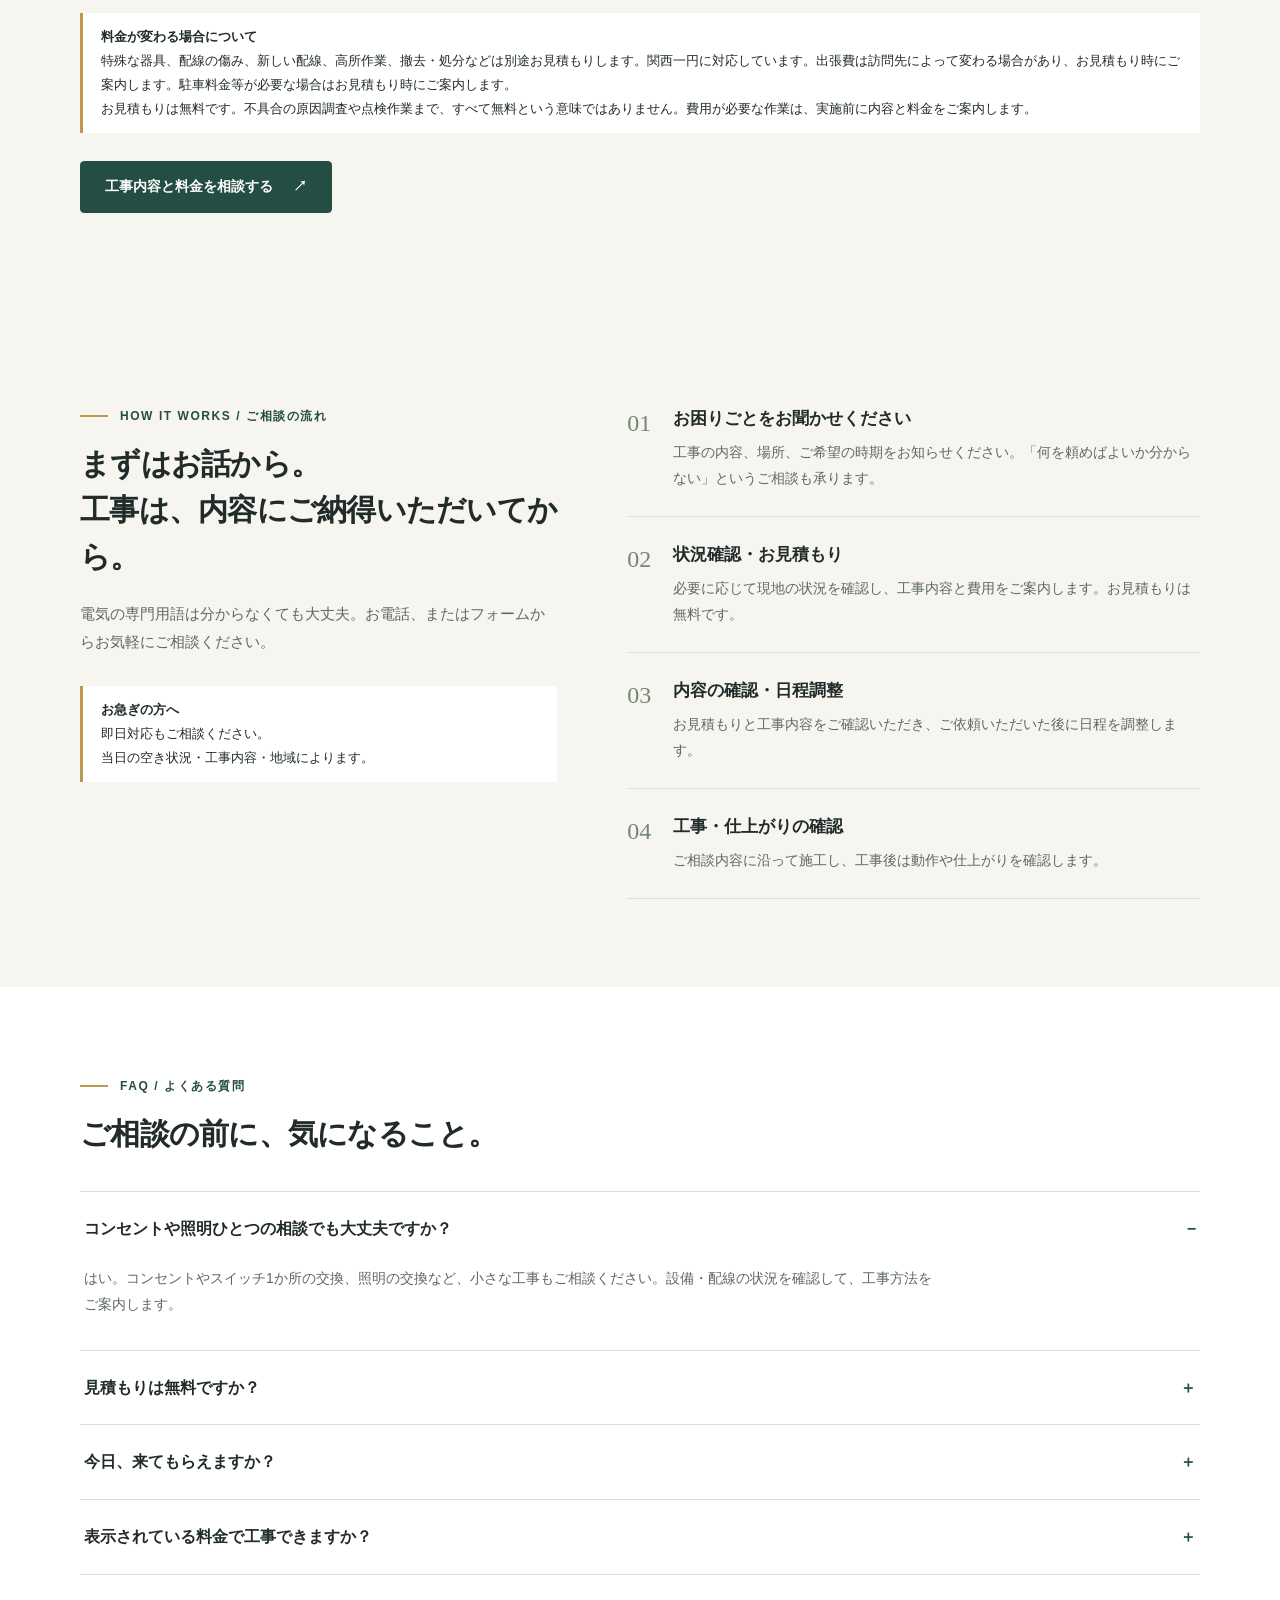
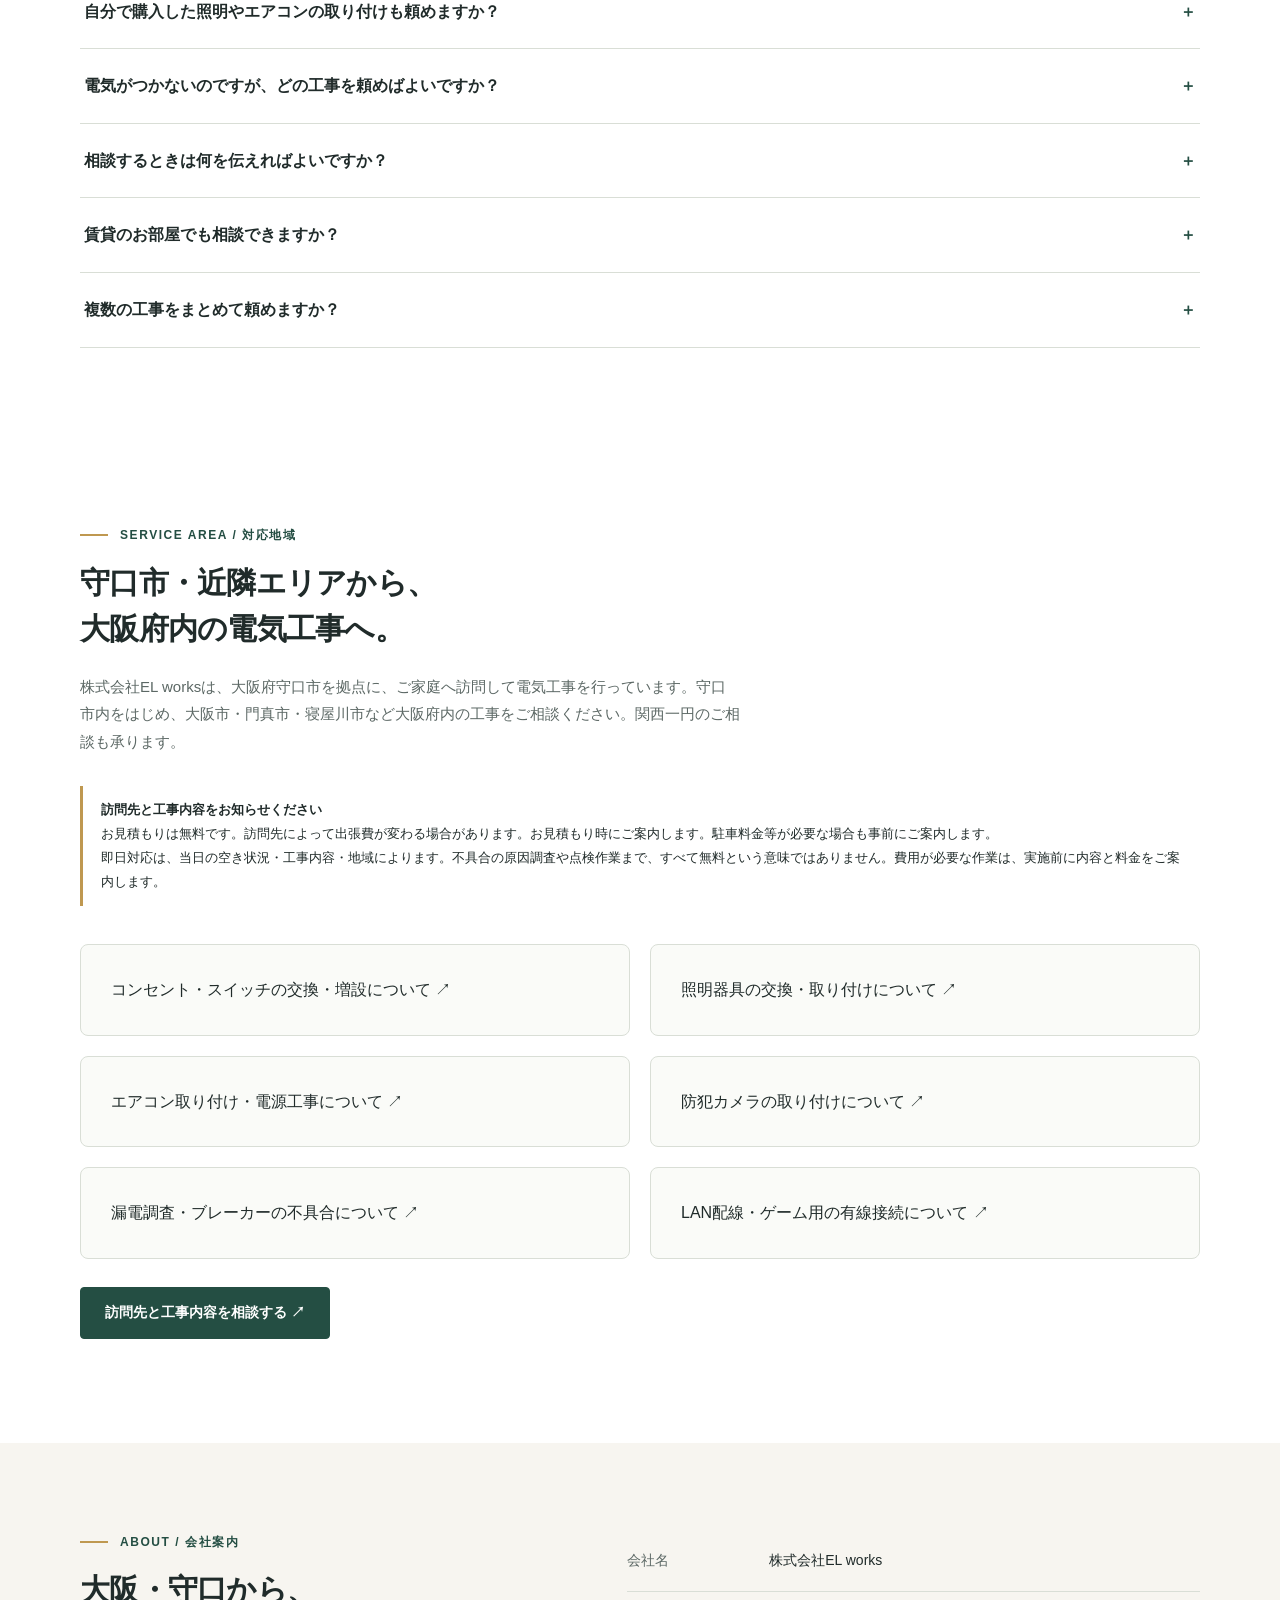
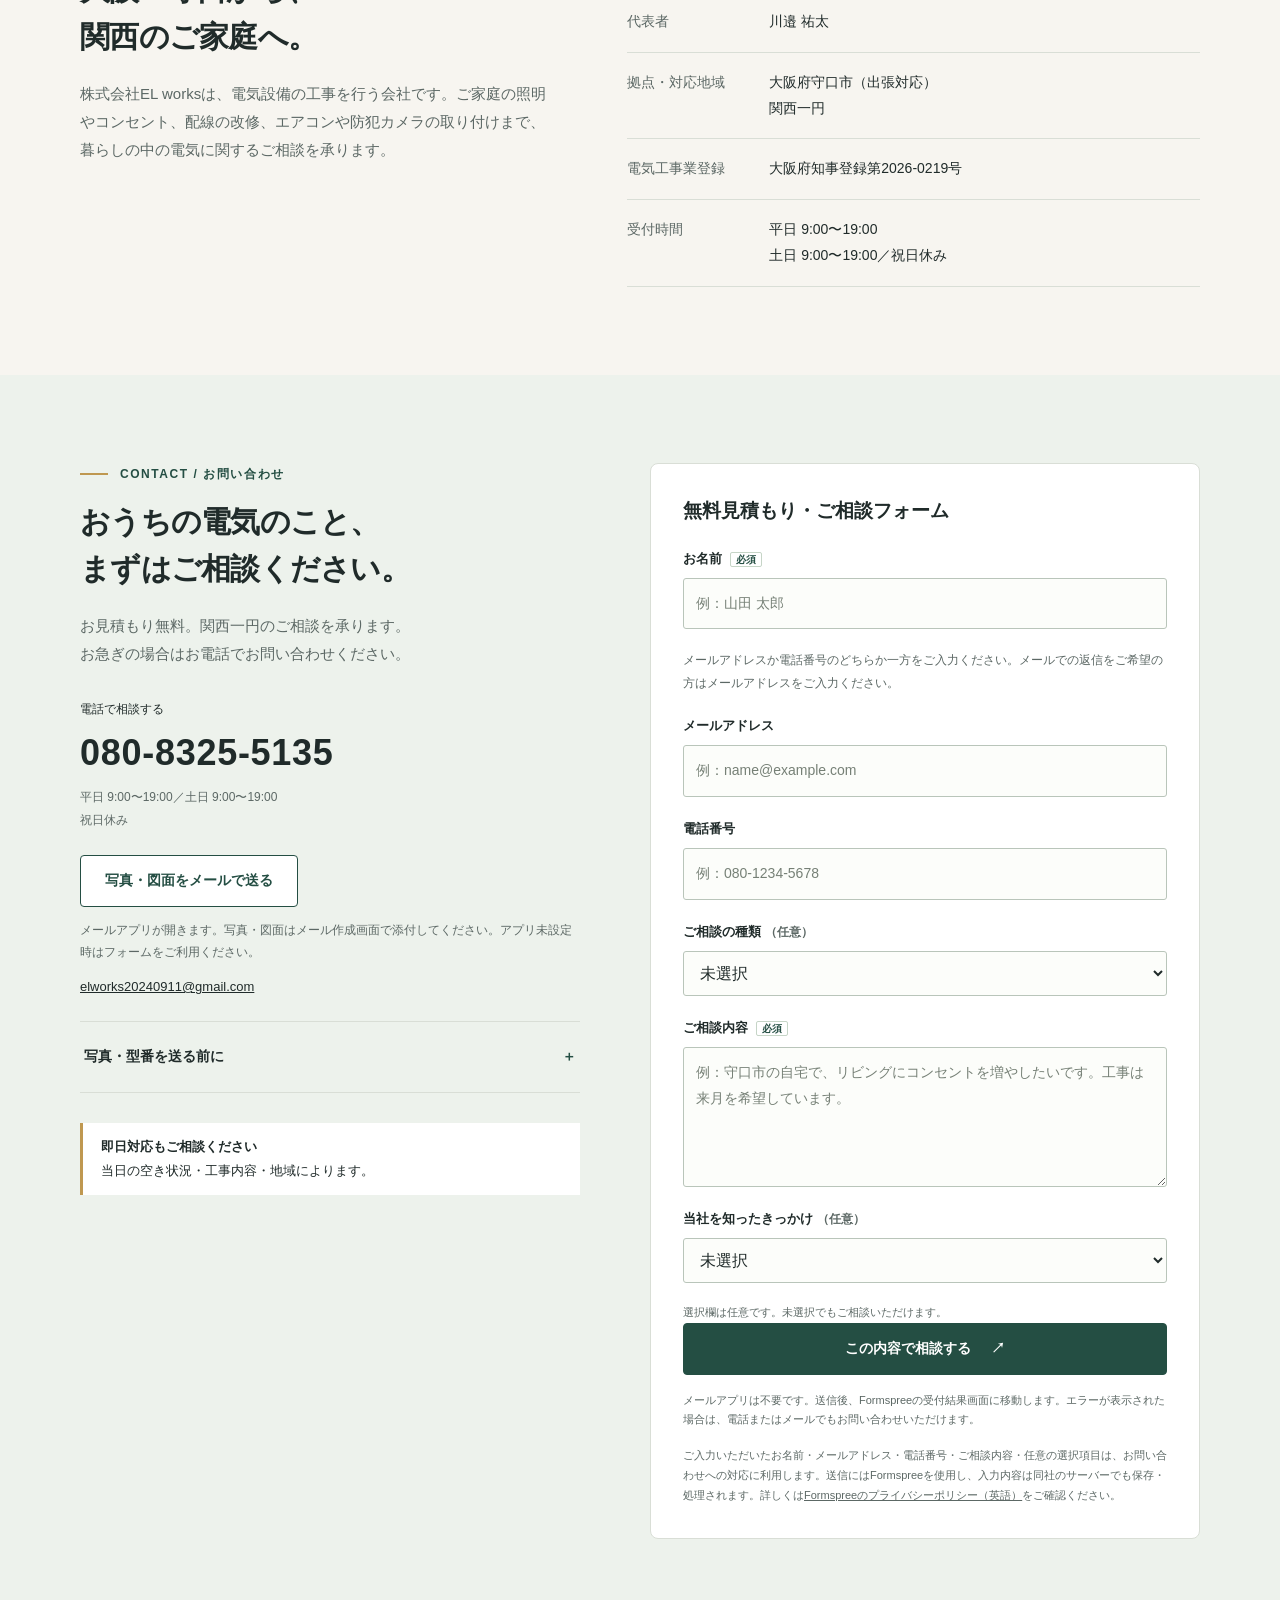
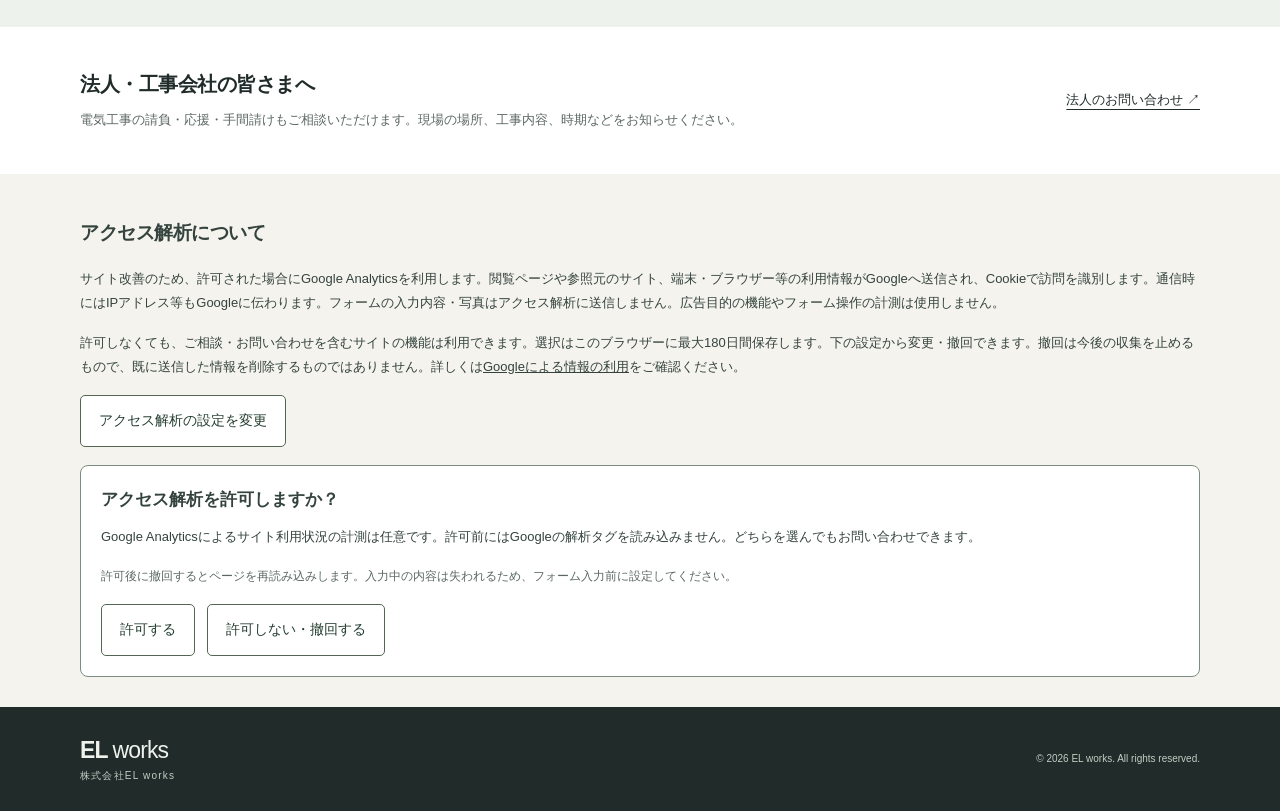
==== commit 22badaf4: "Add dedicated LAN wiring guide and descriptive internal links" ====
--- a/index.html
+++ b/index.html
@@ -47,7 +47,7 @@
 <article class="service"><span class="number">03 / AIR CONDITIONER</span><figure class="service-visual"><div class="service-image-window"><img class="service-image ac-power" src="assets/services.webp" width="2048" height="683" alt="エアコンと電源コンセントのイメージ" loading="lazy" decoding="async"></div><figcaption>AIによる暮らしのイメージ（施工実績ではありません）</figcaption></figure><h3>エアコンの取り付け・電源工事</h3><p>ご家庭のエアコン取り付け工事を承ります。機器の型番や設置場所、配管経路などを確認してご案内します。専用回路・電源コンセントの工事も、機器の電圧・容量と分電盤の状況に合わせてご相談いただけます。</p><p class="examples">こんなときに：エアコンを取り付けたい ／ 専用電源がない</p><p><a class="text-link service-detail-link" href="services/air-conditioner/">エアコン取り付け・電源工事のご案内 ↗</a></p></article>
 <article class="service"><span class="number">04 / SECURITY CAMERA</span><figure class="service-visual"><div class="service-image-window"><img class="service-image security-camera" src="assets/security-camera.webp" width="1200" height="800" alt="住宅の玄関に設置された防犯カメラのイメージ" loading="lazy" decoding="async"></div><figcaption>AIによる暮らしのイメージ（施工実績ではありません）</figcaption></figure><h3>防犯カメラの取り付け</h3><p>ご家庭の玄関まわりや駐車スペースへの防犯カメラ取り付けをご相談いただけます。ご希望の設置場所、機器、台数をお聞きし、取り付け位置や配線方法を確認してご案内します。</p><p class="examples">こんなときに：玄関まわりに設置したい ／ 駐車スペースに取り付けたい</p><p><a class="text-link service-detail-link" href="services/security-camera/">防犯カメラ取り付けのご案内 ↗</a></p></article>
 <article class="service"><span class="number">05 / LEAKAGE INSPECTION</span><figure class="service-visual"><div class="service-image-window"><img class="service-image leakage-inspection" src="assets/leakage-inspection.webp" width="1200" height="800" alt="住宅の分電盤と電気点検用の測定器・工具のイメージ" loading="lazy" decoding="async"></div><figcaption>AI生成のイメージ画像（施工実績ではありません）</figcaption></figure><h3>漏電調査</h3><p>漏電ブレーカーが落ちる、電気が急に使えなくなるなどのご相談に。漏電以外の原因も考えられるため、状況を伺い、必要な調査をご案内します。</p><p class="examples">調査範囲・費用を事前にご案内し、個別にお見積もりします。</p><p><a class="text-link service-detail-link" href="services/leakage-inspection/">漏電調査・ブレーカーの不具合のご相談 ↗</a></p></article>
-<article class="service" id="lan-wiring"><span class="number">06 / LAN WIRING</span><figure class="service-visual"><div class="service-image-window"><img class="service-image lan-wiring" src="assets/lan-wiring.webp" width="1200" height="800" alt="LANケーブルで有線接続するゲーム用パソコンと壁のLAN差込口のイメージ" loading="lazy" decoding="async"></div><figcaption>施工イメージ（AI生成／実際の施工写真ではありません）</figcaption></figure><h3>LAN配線工事・有線接続のご相談</h3><p>「オンラインゲームを有線で楽しみたい」「Wi-Fiが不安定」「ルーターと別の部屋にあるPC・ゲーム機をつなぎたい」。お部屋までのLAN配線やLAN差込口の増設、ケーブルをすっきり通す方法をご相談いただけます。</p><p>配線距離・建物の構造・既存配管の状態を確認し、工事方法と費用を個別にお見積もりします。ルーターの場所、つなぎたい機器とお部屋をお知らせください。</p><p class="examples">有線化は宅内の接続を安定させる方法の一つです。通信速度やゲームの遅延は、回線・機器・サーバーなどにも左右されるため、改善を保証するものではありません。</p><p><a class="text-link service-detail-link" href="#contact">LAN配線・ゲーム用の有線接続を相談する ↗</a></p></article>
+<article class="service" id="lan-wiring"><span class="number">06 / LAN WIRING</span><figure class="service-visual"><div class="service-image-window"><img class="service-image lan-wiring" src="assets/lan-wiring.webp" width="1200" height="800" alt="LANケーブルで有線接続するゲーム用パソコンと壁のLAN差込口のイメージ" loading="lazy" decoding="async"></div><figcaption>施工イメージ（AI生成／実際の施工写真ではありません）</figcaption></figure><h3>LAN配線工事・ゲーム用の有線接続</h3><p>守口市を拠点に、LAN配線工事をご相談いただけます。「オンラインゲームを有線で楽しみたい」「Wi-Fiが不安定」「ルーターと別の部屋にあるPC・ゲーム機をつなぎたい」。お部屋までのLAN配線やLAN差込口の増設、ケーブルをすっきり通す方法をご相談いただけます。</p><p>配線距離・建物の構造・既存配管の状態を確認し、工事方法と費用を個別にお見積もりします。ルーターの場所、つなぎたい機器とお部屋をお知らせください。</p><p class="examples">有線化は宅内の接続を安定させる方法の一つです。通信速度やゲームの遅延は、回線・機器・サーバーなどにも左右されるため、改善を保証するものではありません。</p><p><a class="text-link service-detail-link" href="services/lan-wiring/">LAN配線工事・別室への有線接続の詳しいご案内 ↗</a></p></article>
 </div></div></section>
 <section id="pricing" class="section soft"><div class="wrap"><div class="eyebrow">PRICING / 料金の目安</div><h2>ご依頼前に、料金と条件をご案内。</h2><p class="section-intro">表示料金は税込です。守口市内・近隣エリアの料金目安です。訪問先によって出張費が変わる場合があります。お見積もり時にご案内します。設備の状態や工事内容を確認し、お見積もりにご納得いただいてから施工します。</p><div class="service-grid">
 <article class="service"><h3>一般的なスイッチ・コンセントの交換</h3><p class="price-value">1か所 6,600円〜<span>（税込・一般的な器具・材料代込み）</span></p><p>スイッチまたはコンセントのいずれか1か所を、既存と同じ位置で交換する場合。既存配線が正常で、一般的な交換器具を使用する工事が対象です。</p><p>2か所以上の交換も承ります。同日・同じ場所でまとめて交換する場合は、箇所数や器具に応じてお見積もりします。</p><p class="examples">含まれるもの：一般的な交換器具・材料、交換作業、出張費（訪問先によって変わる場合があります。お見積もり時にご案内します）</p></article>
@@ -57,7 +57,7 @@
 <div class="actions"><a class="button" href="#contact">工事内容と料金を相談する <span aria-hidden="true">↗</span></a></div></div></section>
 <section id="flow" class="section soft"><div class="wrap split"><div><div class="eyebrow">HOW IT WORKS / ご相談の流れ</div><h2>まずはお話から。<br>工事は、内容にご納得いただいてから。</h2><p class="section-intro">電気の専門用語は分からなくても大丈夫。お電話、またはフォームからお気軽にご相談ください。</p><div class="note-box"><strong>お急ぎの方へ</strong><br>即日対応もご相談ください。<br>当日の空き状況・工事内容・地域によります。</div></div><div class="steps"><div class="step"><div><h3>お困りごとをお聞かせください</h3><p>工事の内容、場所、ご希望の時期をお知らせください。「何を頼めばよいか分からない」というご相談も承ります。</p></div></div><div class="step"><div><h3>状況確認・お見積もり</h3><p>必要に応じて現地の状況を確認し、工事内容と費用をご案内します。お見積もりは無料です。</p></div></div><div class="step"><div><h3>内容の確認・日程調整</h3><p>お見積もりと工事内容をご確認いただき、ご依頼いただいた後に日程を調整します。</p></div></div><div class="step"><div><h3>工事・仕上がりの確認</h3><p>ご相談内容に沿って施工し、工事後は動作や仕上がりを確認します。</p></div></div></div></div></section>
 <section id="faq" class="section"><div class="wrap"><div class="eyebrow">FAQ / よくある質問</div><h2>ご相談の前に、気になること。</h2><div class="faq"><details open><summary>コンセントや照明ひとつの相談でも大丈夫ですか？</summary><p>はい。コンセントやスイッチ1か所の交換、照明の交換など、小さな工事もご相談ください。設備・配線の状況を確認して、工事方法をご案内します。</p></details><details><summary>見積もりは無料ですか？</summary><p>お見積もりは無料です。不具合の原因調査や点検作業まで、すべて無料という意味ではありません。費用が必要な作業は、実施前に内容と料金をご案内します。</p></details><details><summary>今日、来てもらえますか？</summary><p>即日対応もご相談ください。当日の空き状況・工事内容・地域によります。まずはお電話で場所とお困りごとをお知らせください。</p></details><details><summary>表示されている料金で工事できますか？</summary><p>料金の目安は、守口市内・近隣エリアで、既存配線が正常な一般的な同位置交換など、記載の条件に合う工事の場合です。照明器具本体は別途です。特殊な器具や配線工事、高所作業、撤去・処分などは別途お見積もりします。訪問先によって出張費が変わる場合があります。駐車料金等が必要な場合も含め、お見積もり時にご案内します。</p></details><details><summary>自分で購入した照明やエアコンの取り付けも頼めますか？</summary><p>まずはメーカー・型番と設置場所をお知らせください。機器の仕様や取り付け条件を確認して、対応の可否と必要な工事をご案内します。すべての機器を取り付けられるとは限りません。</p></details><details><summary>電気がつかないのですが、どの工事を頼めばよいですか？</summary><p>工事名が分からなくてもご相談いただけます。家全体か、一部の部屋・機器だけか、いつから使えないかを分かる範囲でお伝えください。停電・機器・配線など原因はさまざまで、電気がつかないことだけで漏電や交換の必要性は判断できません。<a class="text-link" href="services/leakage-inspection/#symptoms">症状の伝え方と相談先の目安</a>をご覧ください。危険な箇所の確認や、故障を再現する操作は不要です。</p></details><details><summary>相談するときは何を伝えればよいですか？</summary><p>お住まいの市区町村、ご希望の時期に加え、「いつから・どの部屋で・何が使えないか」をお知らせください。「昨日から台所の照明だけつかない」など、普段の言葉で構いません。機器のメーカー・型番は、外から安全に分かる範囲だけで大丈夫です。写真・図面がある場合は、お問い合わせ欄の「写真・図面をメールで送る」からメール作成画面で添付してください。メールアプリが未設定の場合は、フォームでご相談内容をお知らせください。</p></details><details><summary>賃貸のお部屋でも相談できますか？</summary><p>ご相談いただけます。設備の変更には、貸主様や管理会社様の承諾が必要になる場合があります。工事前に確認をお願いします。</p></details><details><summary>複数の工事をまとめて頼めますか？</summary><p>はい。照明やコンセントなど、まとめてご相談いただけます。作業内容や訪問条件を確認してお見積もりします。まとめてのご依頼でも、自動的に割引になるものではありません。</p></details></div></div></section>
-<section id="area" class="section"><div class="wrap"><div class="eyebrow">SERVICE AREA / 対応地域</div><h2>守口市・近隣エリアから、<br>大阪府内の電気工事へ。</h2><p class="section-intro">株式会社EL worksは、大阪府守口市を拠点に、ご家庭へ訪問して電気工事を行っています。守口市内をはじめ、大阪市・門真市・寝屋川市など大阪府内の工事をご相談ください。関西一円のご相談も承ります。</p><div class="note-box"><strong>訪問先と工事内容をお知らせください</strong><br>お見積もりは無料です。訪問先によって出張費が変わる場合があります。お見積もり時にご案内します。駐車料金等が必要な場合も事前にご案内します。<br>即日対応は、当日の空き状況・工事内容・地域によります。不具合の原因調査や点検作業まで、すべて無料という意味ではありません。費用が必要な作業は、実施前に内容と料金をご案内します。</div><div class="service-grid"><a class="service service-detail-link" href="services/outlet-switch/">コンセント・スイッチの交換・増設について ↗</a><a class="service service-detail-link" href="services/lighting/">照明器具の交換・取り付けについて ↗</a><a class="service service-detail-link" href="services/air-conditioner/">エアコン取り付け・電源工事について ↗</a><a class="service service-detail-link" href="services/security-camera/">防犯カメラの取り付けについて ↗</a><a class="service service-detail-link" href="services/leakage-inspection/">漏電調査・ブレーカーの不具合について ↗</a><a class="service service-detail-link" href="#lan-wiring">LAN配線・ゲーム用の有線接続について ↗</a></div><div class="actions"><a class="button" href="#contact">訪問先と工事内容を相談する ↗</a></div></div></section>
+<section id="area" class="section"><div class="wrap"><div class="eyebrow">SERVICE AREA / 対応地域</div><h2>守口市・近隣エリアから、<br>大阪府内の電気工事へ。</h2><p class="section-intro">株式会社EL worksは、大阪府守口市を拠点に、ご家庭へ訪問して電気工事を行っています。守口市内をはじめ、大阪市・門真市・寝屋川市など大阪府内の工事をご相談ください。関西一円のご相談も承ります。</p><div class="note-box"><strong>訪問先と工事内容をお知らせください</strong><br>お見積もりは無料です。訪問先によって出張費が変わる場合があります。お見積もり時にご案内します。駐車料金等が必要な場合も事前にご案内します。<br>即日対応は、当日の空き状況・工事内容・地域によります。不具合の原因調査や点検作業まで、すべて無料という意味ではありません。費用が必要な作業は、実施前に内容と料金をご案内します。</div><div class="service-grid"><a class="service service-detail-link" href="services/outlet-switch/">コンセント・スイッチの交換・増設について ↗</a><a class="service service-detail-link" href="services/lighting/">照明器具の交換・取り付けについて ↗</a><a class="service service-detail-link" href="services/air-conditioner/">エアコン取り付け・電源工事について ↗</a><a class="service service-detail-link" href="services/security-camera/">防犯カメラの取り付けについて ↗</a><a class="service service-detail-link" href="services/leakage-inspection/">漏電調査・ブレーカーの不具合について ↗</a><a class="service service-detail-link" href="services/lan-wiring/">LAN配線・ゲーム用の有線接続について ↗</a></div><div class="actions"><a class="button" href="#contact">訪問先と工事内容を相談する ↗</a></div></div></section>
 <section id="company" class="section soft"><div class="wrap split"><div><div class="eyebrow">ABOUT / 会社案内</div><h2>大阪・守口から、<br>関西のご家庭へ。</h2><p class="section-intro">株式会社EL worksは、電気設備の工事を行う会社です。ご家庭の照明やコンセント、配線の改修、エアコンや防犯カメラの取り付けまで、暮らしの中の電気に関するご相談を承ります。</p></div><dl class="company-list"><div><dt>会社名</dt><dd>株式会社EL works</dd></div><div><dt>代表者</dt><dd>川邉 祐太</dd></div><div><dt>拠点・対応地域</dt><dd>大阪府守口市（出張対応）<br>関西一円</dd></div><div><dt>電気工事業登録</dt><dd>大阪府知事登録第2026-0219号</dd></div><div><dt>受付時間</dt><dd>平日 9:00〜19:00<br>土日 9:00〜19:00／祝日休み</dd></div></dl></div></section>
 <section id="contact" class="section contact"><div class="wrap contact-grid"><div><div class="eyebrow">CONTACT / お問い合わせ</div><h2>おうちの電気のこと、<br>まずはご相談ください。</h2><p class="section-intro">お見積もり無料。関西一円のご相談を承ります。<br>お急ぎの場合はお電話でお問い合わせください。</p><p class="phone-label">電話で相談する</p><a class="phone" href="tel:08083255135">080-8325-5135</a><p class="small">平日 9:00〜19:00／土日 9:00〜19:00<br>祝日休み</p><div class="email-consult"><a class="button secondary" href="mailto:elworks20240911@gmail.com?subject=EL%20works%20%E5%B7%A5%E4%BA%8B%E3%81%AE%E3%81%94%E7%9B%B8%E8%AB%87">写真・図面をメールで送る</a><p class="small">メールアプリが開きます。写真・図面はメール作成画面で添付してください。アプリ未設定時はフォームをご利用ください。</p><p><a class="email" href="mailto:elworks20240911@gmail.com">elworks20240911@gmail.com</a></p><details class="photo-guide"><summary>写真・型番を送る前に</summary><p>床など安全に立てる場所から、器具全体と周囲が分かる写真を撮ってください。型番は、外から無理なく見える表示だけで構いません。</p><p>撮影のためにカバーを外す、内部や電気が流れる部分に触れる、脚立やはしごに上る必要はありません。破損・熱・煙・水ぬれなどがある危険な箇所には触れず、無理に撮影しないでください。</p><p>顔・住所・書類などの個人情報が写らないようご確認ください。写真・図面は上の「写真・図面をメールで送る」から、メール作成画面で添付してください。このフォームに画像をアップロードする欄はありません。写真なしでもご相談いただけます。</p></details></div><div class="note-box"><strong>即日対応もご相談ください</strong><br>当日の空き状況・工事内容・地域によります。</div></div><form class="contact-form" id="contact-form" action="https://formspree.io/f/mpppqqrb" method="post"><h3>無料見積もり・ご相談フォーム</h3><div class="field"><label for="name">お名前<span class="required">必須</span></label><input id="name" name="name" autocomplete="name" placeholder="例：山田 太郎" required /></div><p class="small" id="contact-help">メールアドレスか電話番号のどちらか一方をご入力ください。メールでの返信をご希望の方はメールアドレスをご入力ください。</p><div class="field"><label for="contact-email">メールアドレス</label><input id="contact-email" type="email" name="email" autocomplete="email" inputmode="email" aria-describedby="contact-help contact-error" placeholder="例：name@example.com" required /></div><div class="field"><label for="contact-phone">電話番号</label><input id="contact-phone" type="tel" name="phone" autocomplete="tel" inputmode="tel" aria-describedby="contact-help contact-error" placeholder="例：080-1234-5678" /></div><p id="contact-error" class="form-note" role="alert" aria-live="polite"></p><noscript><p class="form-note">JavaScriptが無効の場合、このフォームではメールアドレスが必要です。電話でのご相談は080-8325-5135をご利用ください。</p></noscript><div class="field"><label for="service-type">ご相談の種類 <span class="small">（任意）</span></label><select id="service-type" name="service_type"><option value="">未選択</option><option value="照明">照明</option><option value="コンセント・スイッチ">コンセント・スイッチ</option><option value="エアコン">エアコン</option><option value="防犯カメラ">防犯カメラ</option><option value="漏電調査">漏電調査</option><option value="LAN配線工事">LAN配線工事</option><option value="配線・その他">配線・その他</option><option value="未定/相談したい">未定/相談したい</option></select></div><div class="field"><label for="message">ご相談内容<span class="required">必須</span></label><textarea id="message" name="message" placeholder="例：守口市の自宅で、リビングにコンセントを増やしたいです。工事は来月を希望しています。" required></textarea></div><div class="field"><label for="referral-source">当社を知ったきっかけ <span class="small">（任意）</span></label><select id="referral-source" name="referral_source"><option value="">未選択</option><option value="Google検索">Google検索</option><option value="Googleマップ">Googleマップ</option><option value="紹介">紹介</option><option value="その他">その他</option></select></div><p class="form-note">選択欄は任意です。未選択でもご相談いただけます。</p><button class="button" type="submit">この内容で相談する <span aria-hidden="true">↗</span></button><p class="form-note" id="form-note">メールアプリは不要です。送信後、Formspreeの受付結果画面に移動します。エラーが表示された場合は、電話またはメールでもお問い合わせいただけます。</p><p class="form-note">ご入力いただいたお名前・メールアドレス・電話番号・ご相談内容・任意の選択項目は、お問い合わせへの対応に利用します。送信にはFormspreeを使用し、入力内容は同社のサーバーでも保存・処理されます。詳しくは<a href="https://formspree.io/legal/privacy-policy/">Formspreeのプライバシーポリシー（英語）</a>をご確認ください。</p></form></div></section>
 <section id="business" class="business"><div class="wrap business-row"><div><h2>法人・工事会社の皆さまへ</h2><p>電気工事の請負・応援・手間請けもご相談いただけます。現場の場所、工事内容、時期などをお知らせください。</p></div><a class="text-link" href="#contact">法人のお問い合わせ ↗</a></div></section></main>
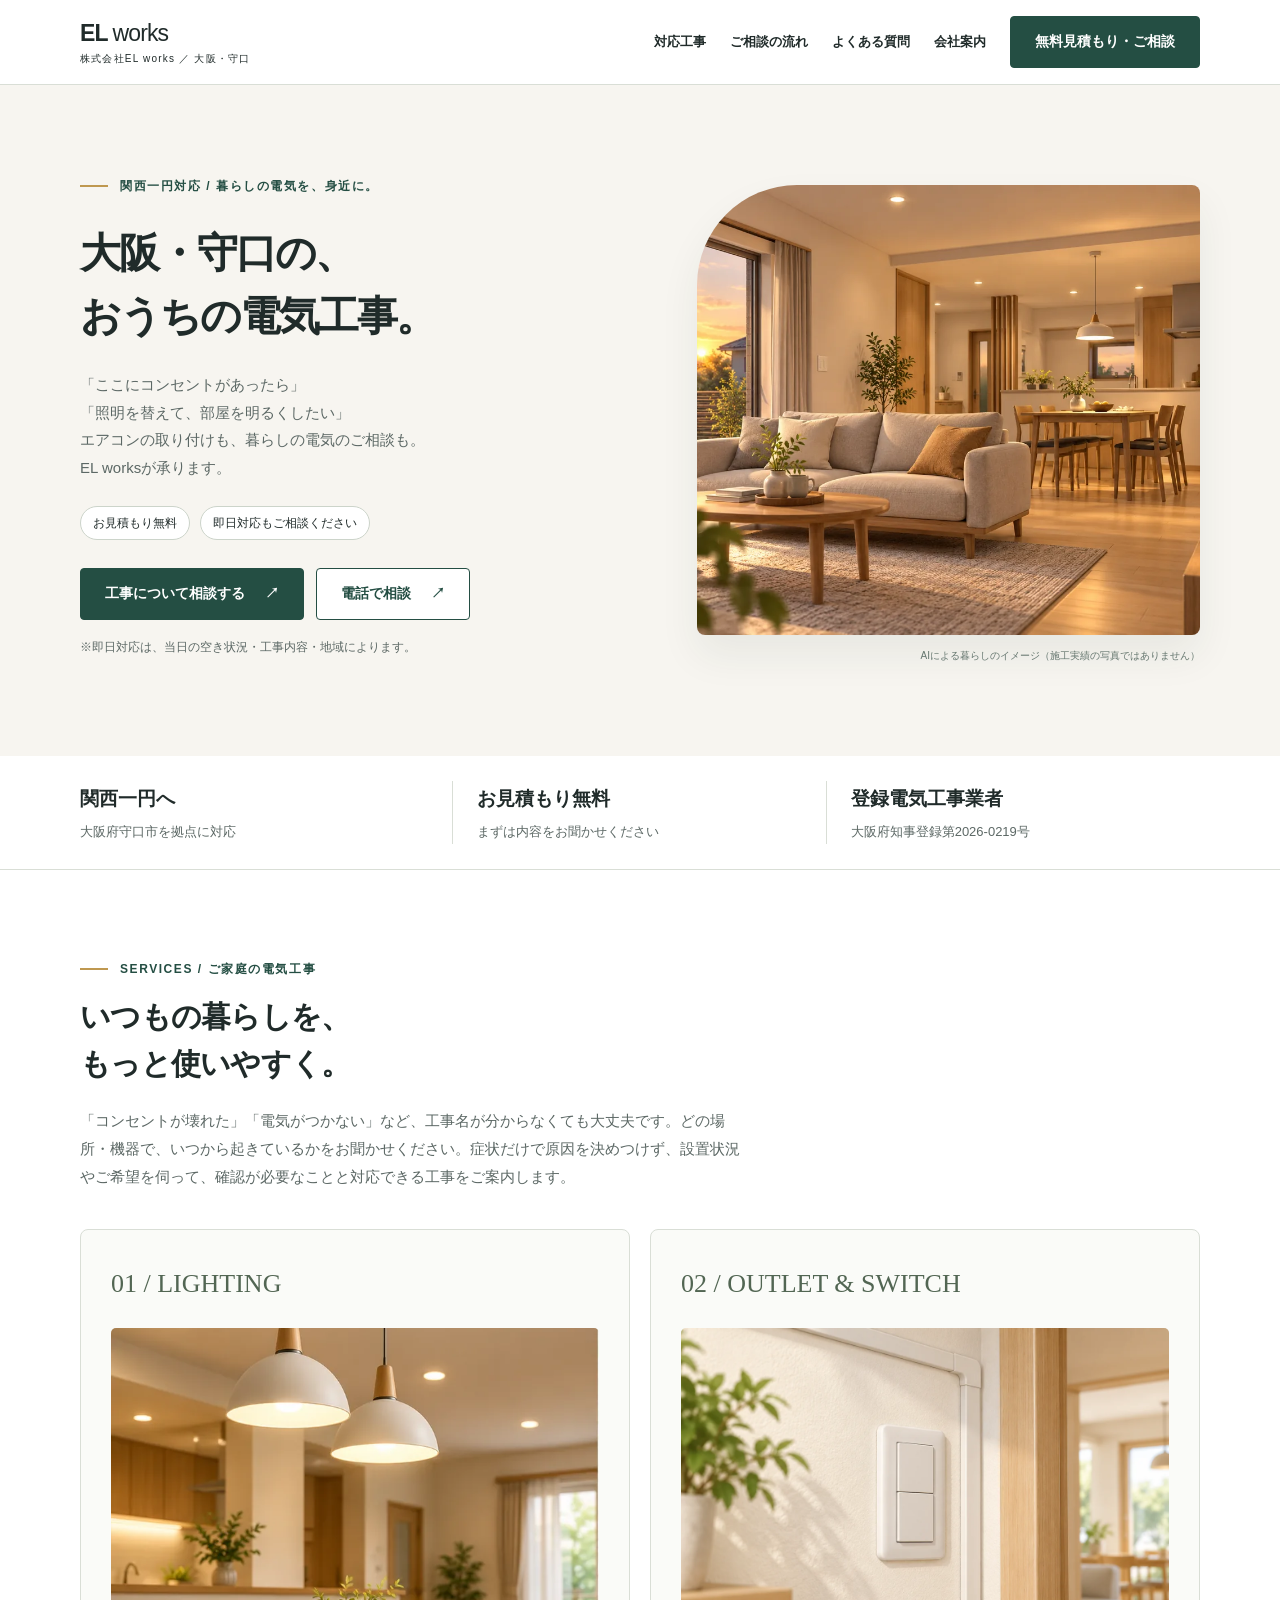
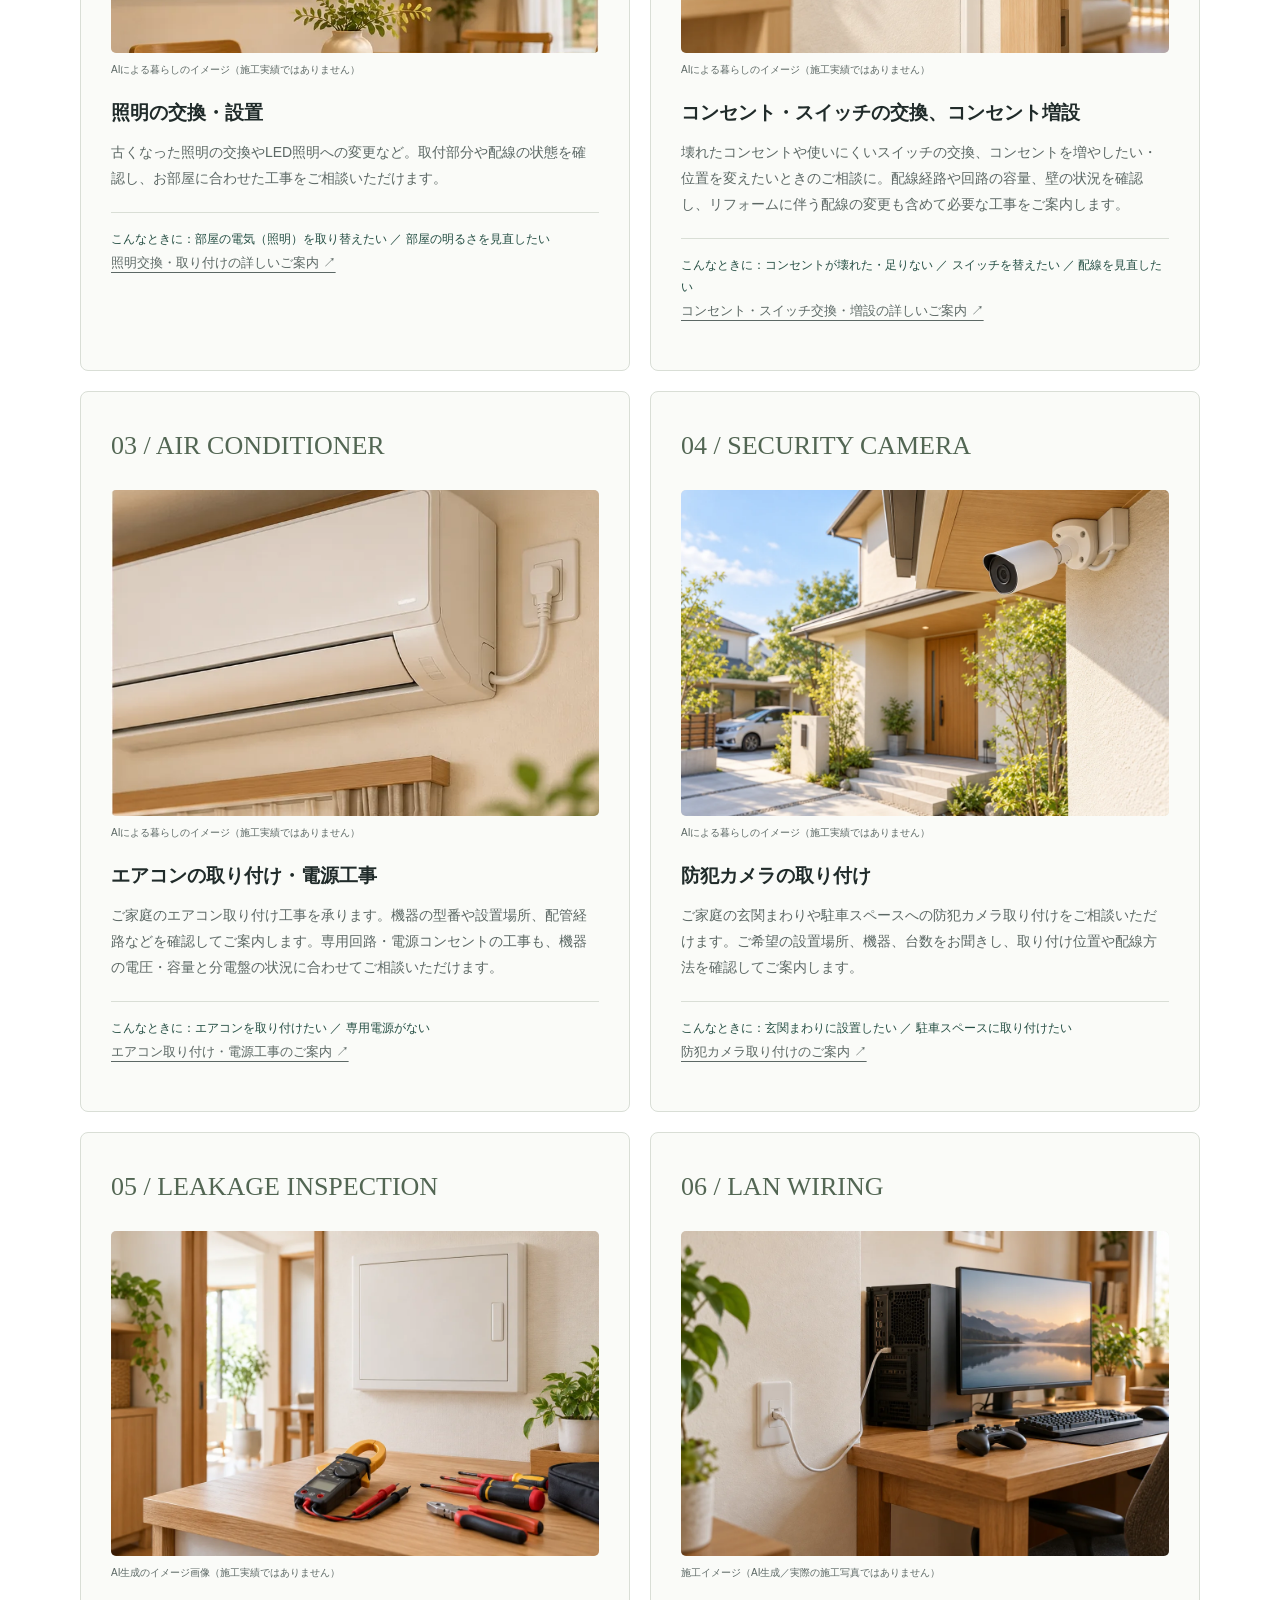
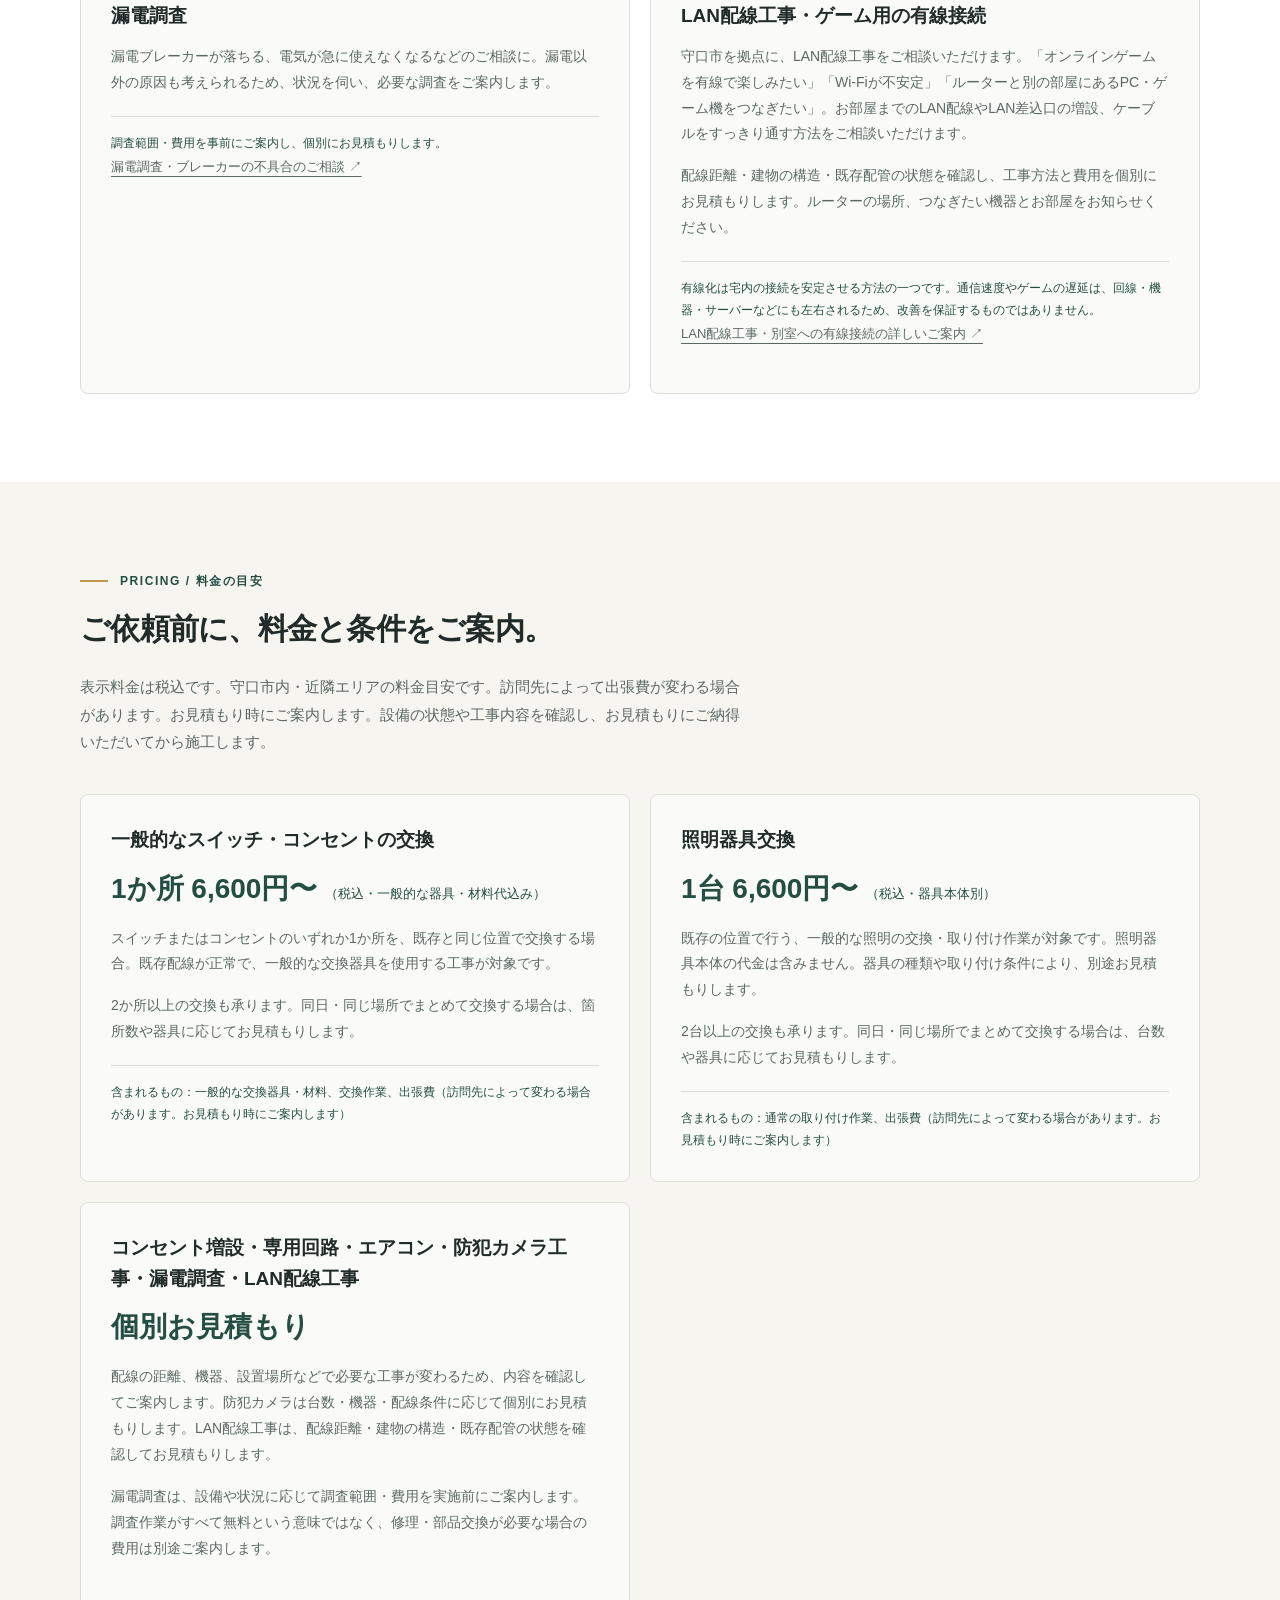
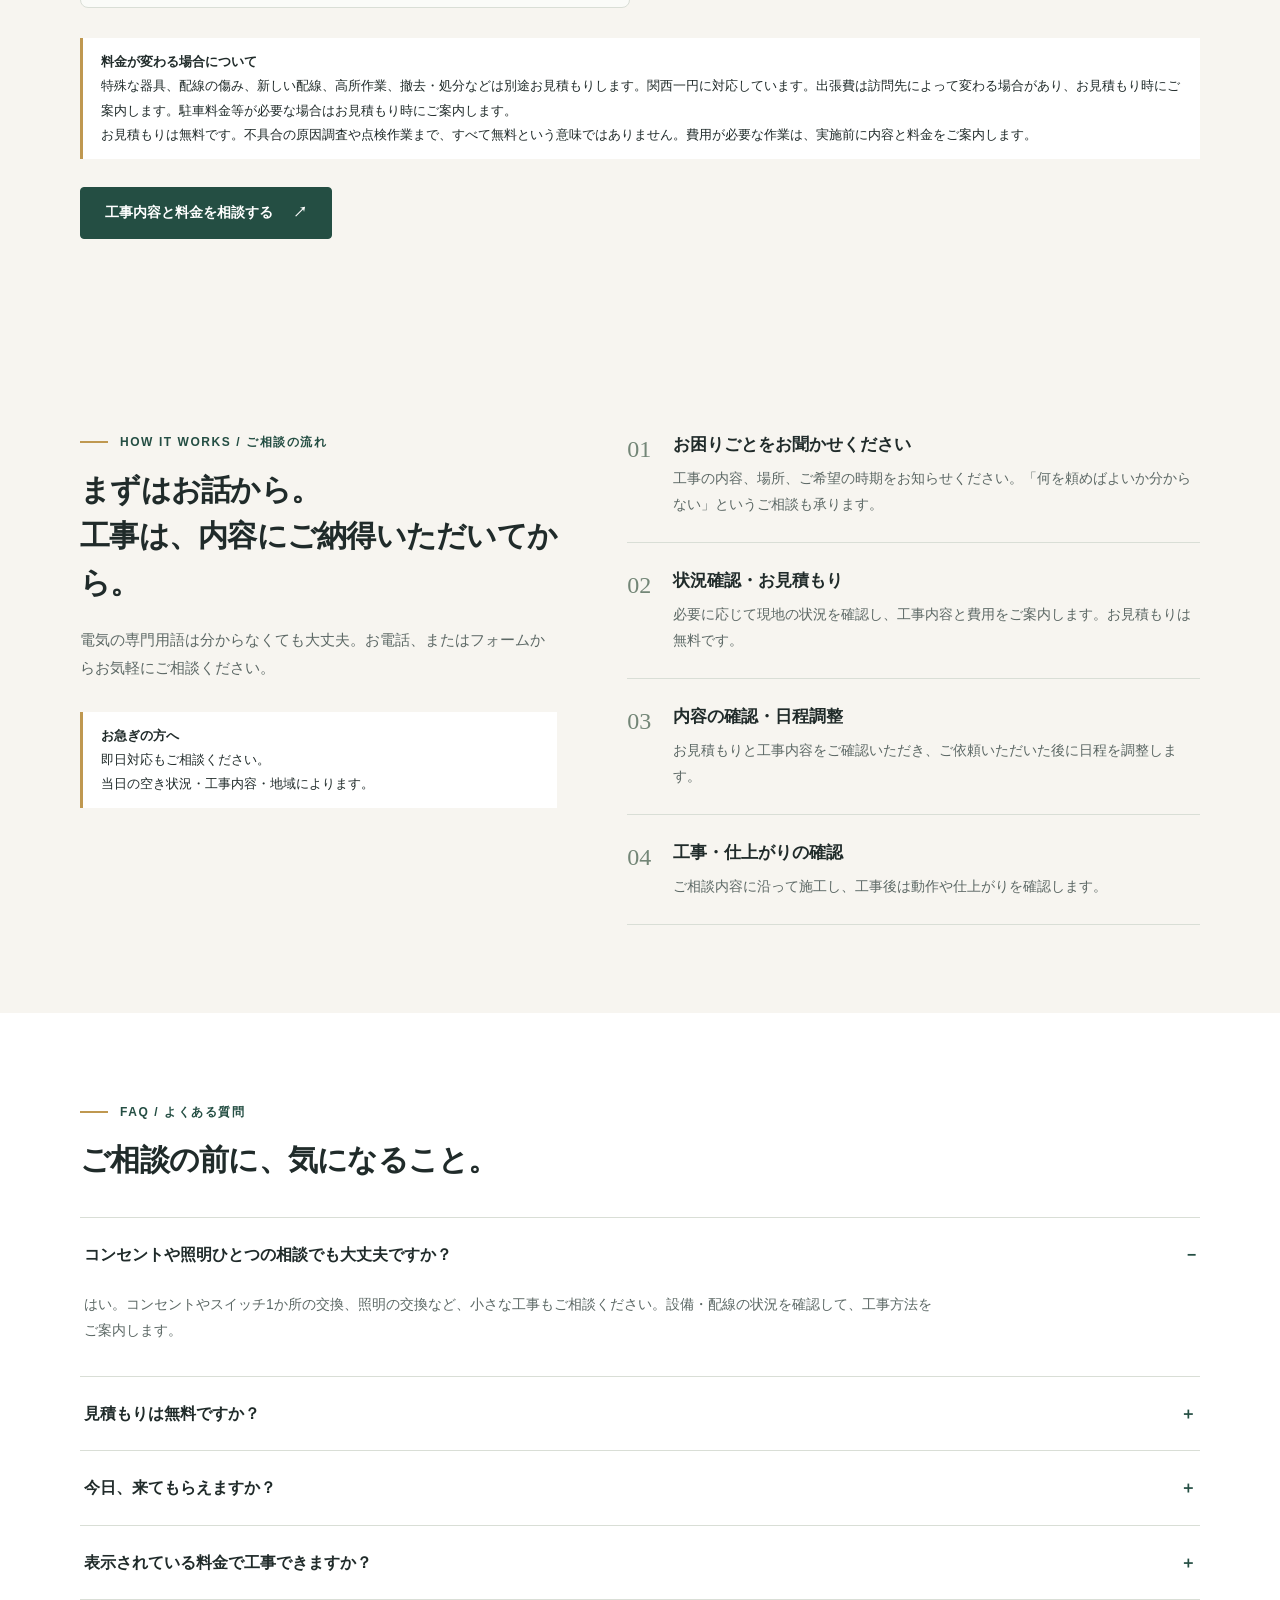
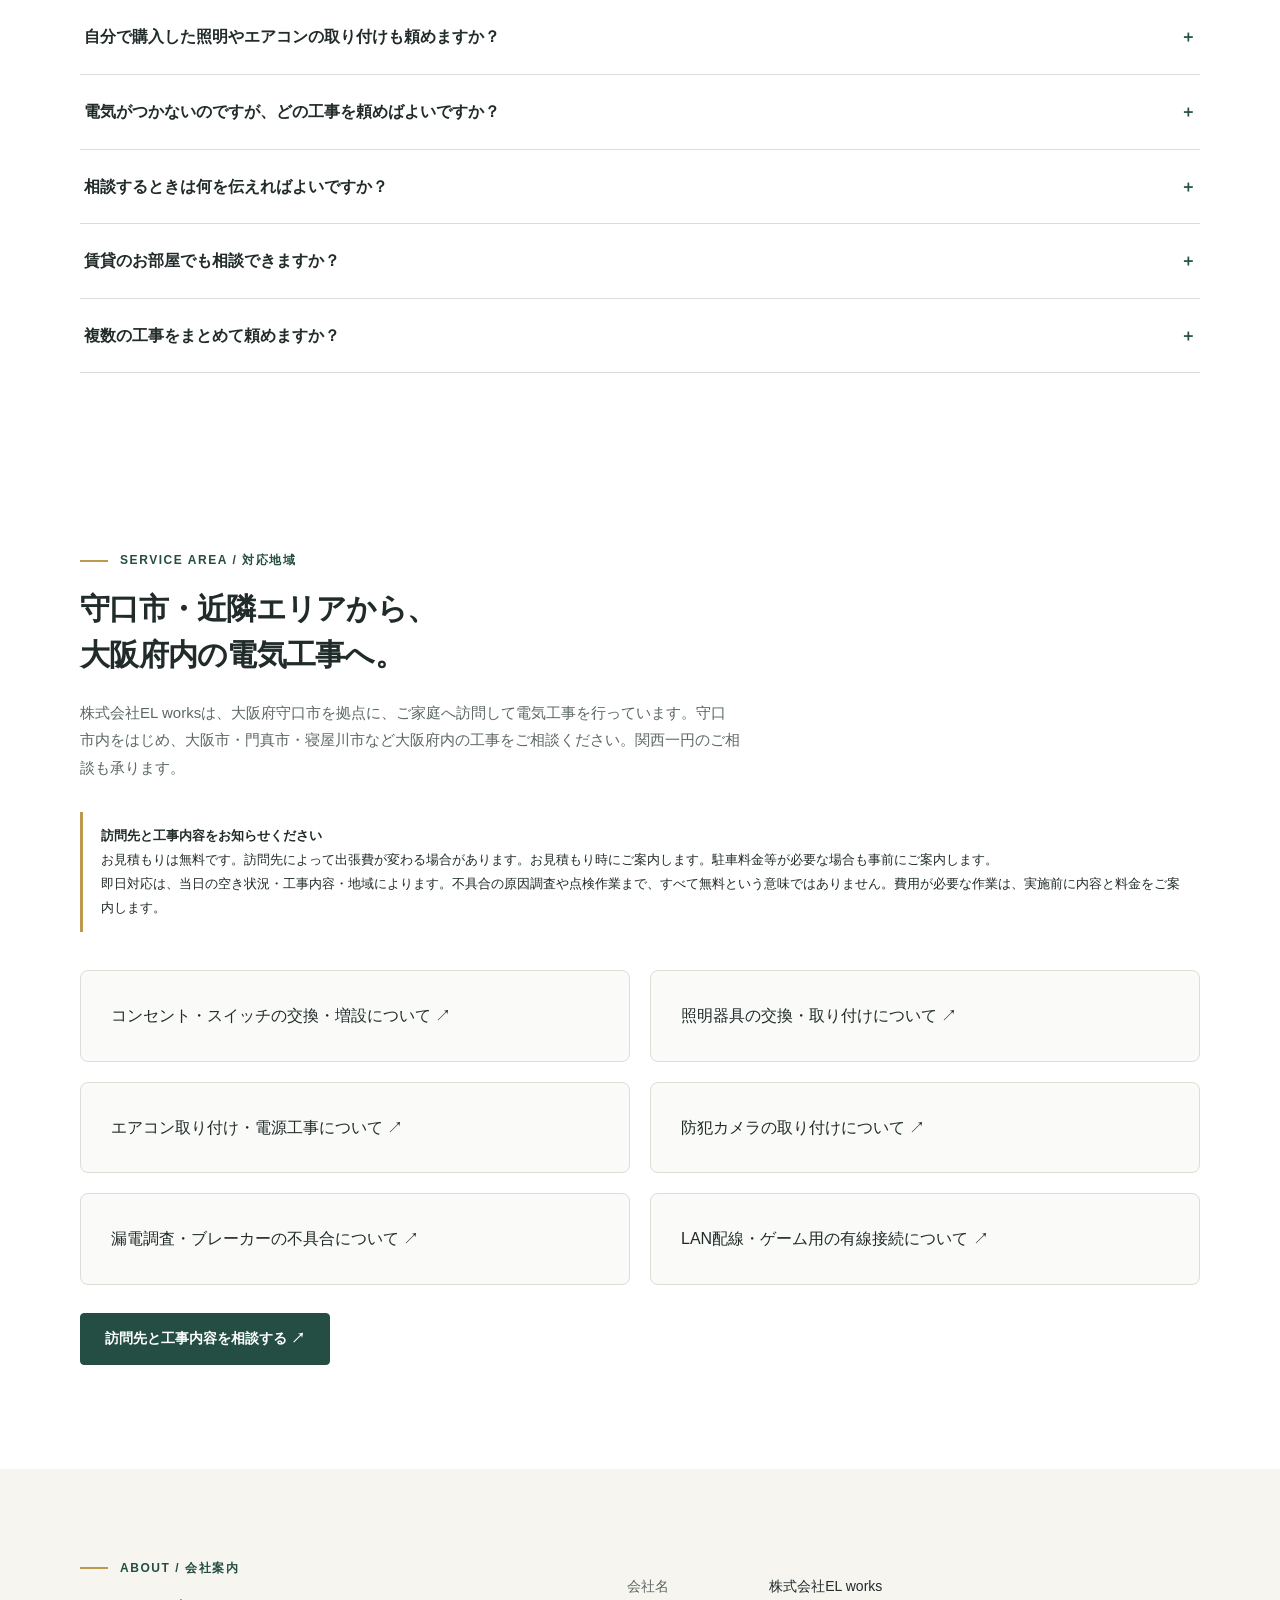
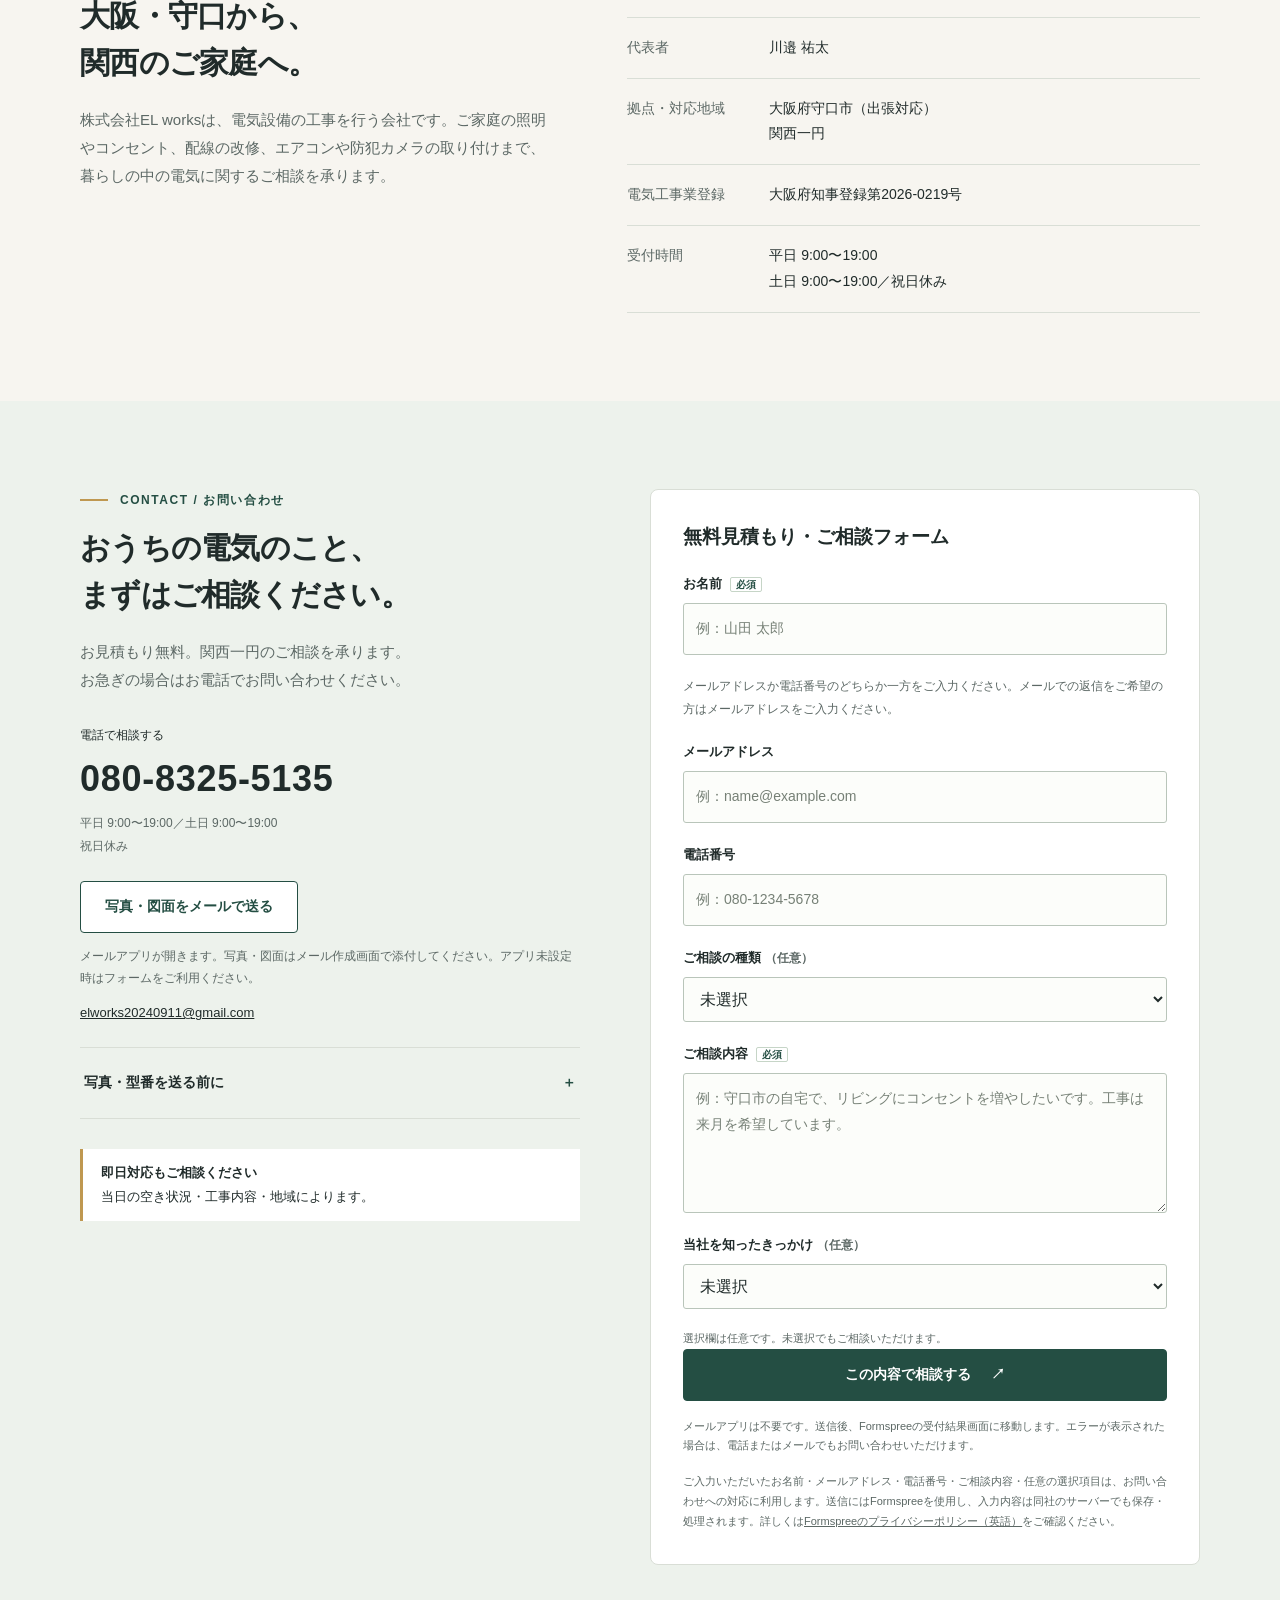
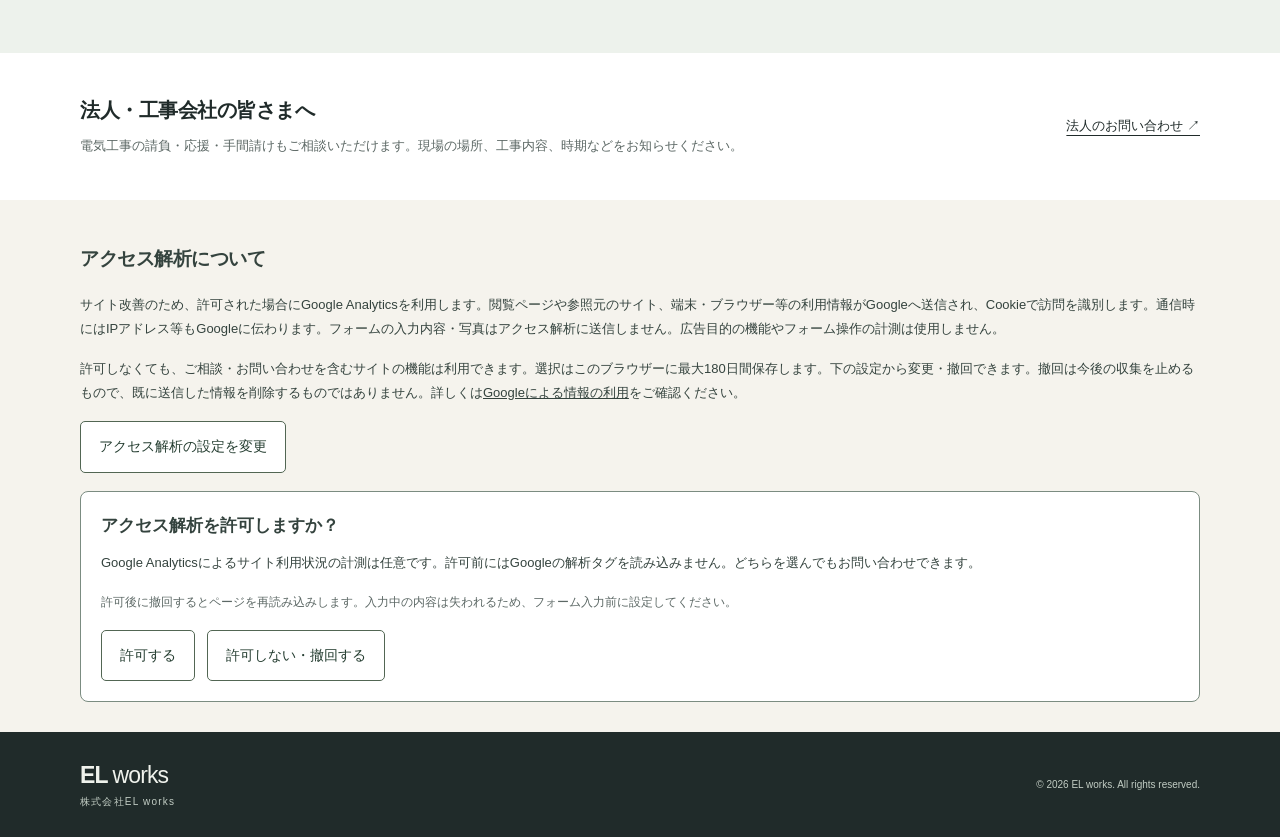
==== commit 6e85f73f: "Clarify LAN quote pricing and validate phone contact format" ====
--- a/index.html
+++ b/index.html
@@ -52,7 +52,7 @@
 <section id="pricing" class="section soft"><div class="wrap"><div class="eyebrow">PRICING / 料金の目安</div><h2>ご依頼前に、料金と条件をご案内。</h2><p class="section-intro">表示料金は税込です。守口市内・近隣エリアの料金目安です。訪問先によって出張費が変わる場合があります。お見積もり時にご案内します。設備の状態や工事内容を確認し、お見積もりにご納得いただいてから施工します。</p><div class="service-grid">
 <article class="service"><h3>一般的なスイッチ・コンセントの交換</h3><p class="price-value">1か所 6,600円〜<span>（税込・一般的な器具・材料代込み）</span></p><p>スイッチまたはコンセントのいずれか1か所を、既存と同じ位置で交換する場合。既存配線が正常で、一般的な交換器具を使用する工事が対象です。</p><p>2か所以上の交換も承ります。同日・同じ場所でまとめて交換する場合は、箇所数や器具に応じてお見積もりします。</p><p class="examples">含まれるもの：一般的な交換器具・材料、交換作業、出張費（訪問先によって変わる場合があります。お見積もり時にご案内します）</p></article>
 <article class="service"><h3>照明器具交換</h3><p class="price-value">1台 6,600円〜<span>（税込・器具本体別）</span></p><p>既存の位置で行う、一般的な照明の交換・取り付け作業が対象です。照明器具本体の代金は含みません。器具の種類や取り付け条件により、別途お見積もりします。</p><p>2台以上の交換も承ります。同日・同じ場所でまとめて交換する場合は、台数や器具に応じてお見積もりします。</p><p class="examples">含まれるもの：通常の取り付け作業、出張費（訪問先によって変わる場合があります。お見積もり時にご案内します）</p></article>
-<article class="service"><h3>コンセント増設・専用回路・エアコン・防犯カメラ工事・漏電調査</h3><p class="price-value">個別お見積もり</p><p>配線の距離、機器、設置場所などで必要な工事が変わるため、内容を確認してご案内します。防犯カメラは台数・機器・配線条件に応じて個別にお見積もりします。</p><p>漏電調査は、設備や状況に応じて調査範囲・費用を実施前にご案内します。調査作業がすべて無料という意味ではなく、修理・部品交換が必要な場合の費用は別途ご案内します。</p></article></div>
+<article class="service"><h3>コンセント増設・専用回路・エアコン・防犯カメラ工事・漏電調査・LAN配線工事</h3><p class="price-value">個別お見積もり</p><p>配線の距離、機器、設置場所などで必要な工事が変わるため、内容を確認してご案内します。防犯カメラは台数・機器・配線条件に応じて個別にお見積もりします。LAN配線工事は、配線距離・建物の構造・既存配管の状態を確認してお見積もりします。</p><p>漏電調査は、設備や状況に応じて調査範囲・費用を実施前にご案内します。調査作業がすべて無料という意味ではなく、修理・部品交換が必要な場合の費用は別途ご案内します。</p></article></div>
 <div class="note-box"><strong>料金が変わる場合について</strong><br>特殊な器具、配線の傷み、新しい配線、高所作業、撤去・処分などは別途お見積もりします。関西一円に対応しています。出張費は訪問先によって変わる場合があり、お見積もり時にご案内します。駐車料金等が必要な場合はお見積もり時にご案内します。<br>お見積もりは無料です。不具合の原因調査や点検作業まで、すべて無料という意味ではありません。費用が必要な作業は、実施前に内容と料金をご案内します。</div>
 <div class="actions"><a class="button" href="#contact">工事内容と料金を相談する <span aria-hidden="true">↗</span></a></div></div></section>
 <section id="flow" class="section soft"><div class="wrap split"><div><div class="eyebrow">HOW IT WORKS / ご相談の流れ</div><h2>まずはお話から。<br>工事は、内容にご納得いただいてから。</h2><p class="section-intro">電気の専門用語は分からなくても大丈夫。お電話、またはフォームからお気軽にご相談ください。</p><div class="note-box"><strong>お急ぎの方へ</strong><br>即日対応もご相談ください。<br>当日の空き状況・工事内容・地域によります。</div></div><div class="steps"><div class="step"><div><h3>お困りごとをお聞かせください</h3><p>工事の内容、場所、ご希望の時期をお知らせください。「何を頼めばよいか分からない」というご相談も承ります。</p></div></div><div class="step"><div><h3>状況確認・お見積もり</h3><p>必要に応じて現地の状況を確認し、工事内容と費用をご案内します。お見積もりは無料です。</p></div></div><div class="step"><div><h3>内容の確認・日程調整</h3><p>お見積もりと工事内容をご確認いただき、ご依頼いただいた後に日程を調整します。</p></div></div><div class="step"><div><h3>工事・仕上がりの確認</h3><p>ご相談内容に沿って施工し、工事後は動作や仕上がりを確認します。</p></div></div></div></div></section>
@@ -82,9 +82,16 @@
   form.noValidate = true;
   function clearContactError() {
     email.setCustomValidity('');
+    phone.setCustomValidity('');
     email.removeAttribute('aria-invalid');
     phone.removeAttribute('aria-invalid');
     error.textContent = '';
+  }
+  function isValidPhone(value) {
+    const normalized = value.normalize('NFKC').trim();
+    if (!/^[+0-9()\s\-‐‑‒–—―−ー]+$/.test(normalized)) return false;
+    const digits = normalized.replace(/[()\s\-‐‑‒–—―−ー]/g, '');
+    return /^0[1-9][0-9]{8,9}$/.test(digits) || /^\+81[1-9][0-9]{8,9}$/.test(digits);
   }
   email.addEventListener('input', clearContactError);
   phone.addEventListener('input', clearContactError);
@@ -96,6 +103,11 @@
       error.textContent = 'メールアドレスか電話番号のどちらか一方をご入力ください。';
       email.setCustomValidity(error.textContent);
       email.setAttribute('aria-invalid', 'true');
+      phone.setAttribute('aria-invalid', 'true');
+    }
+    if (phone.value && !isValidPhone(phone.value)) {
+      error.textContent = '電話番号をご確認ください（例：080-1234-5678、06-1234-5678）。';
+      phone.setCustomValidity(error.textContent);
       phone.setAttribute('aria-invalid', 'true');
     }
     if (!form.reportValidity()) {
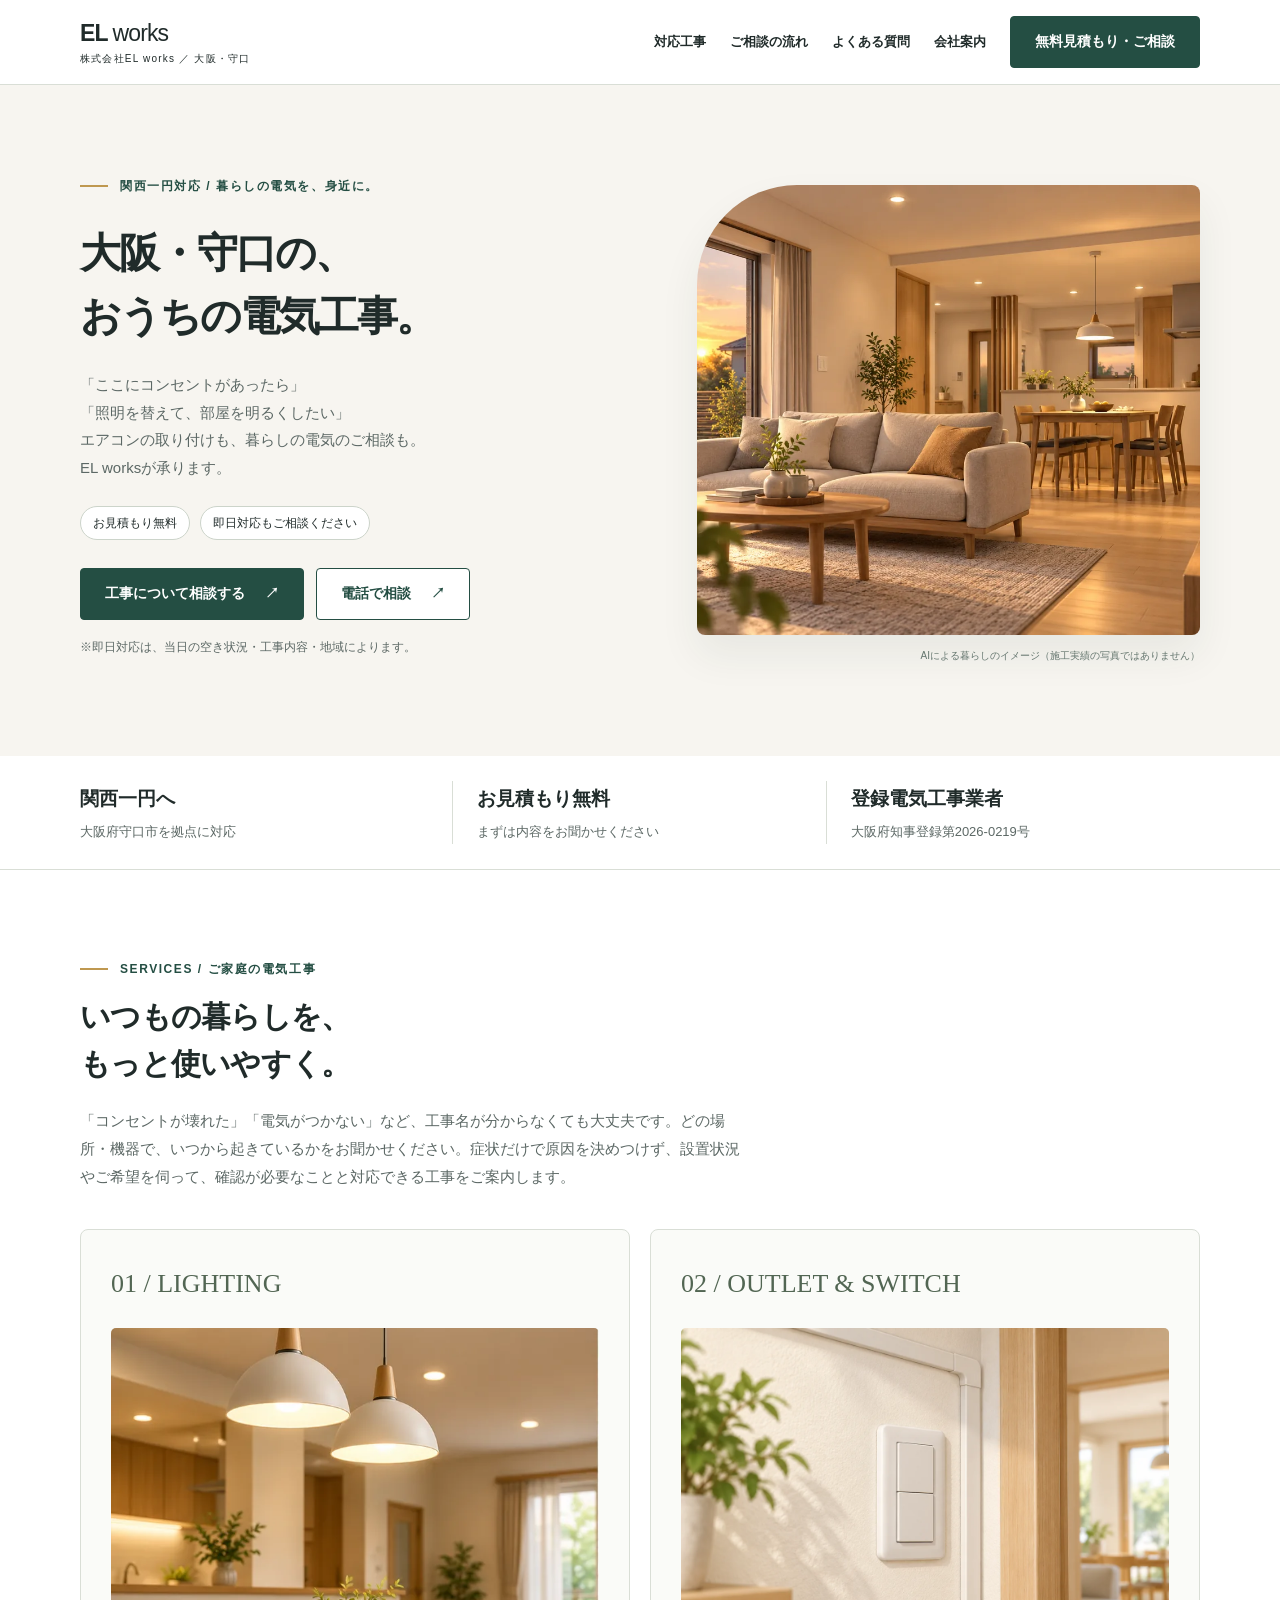
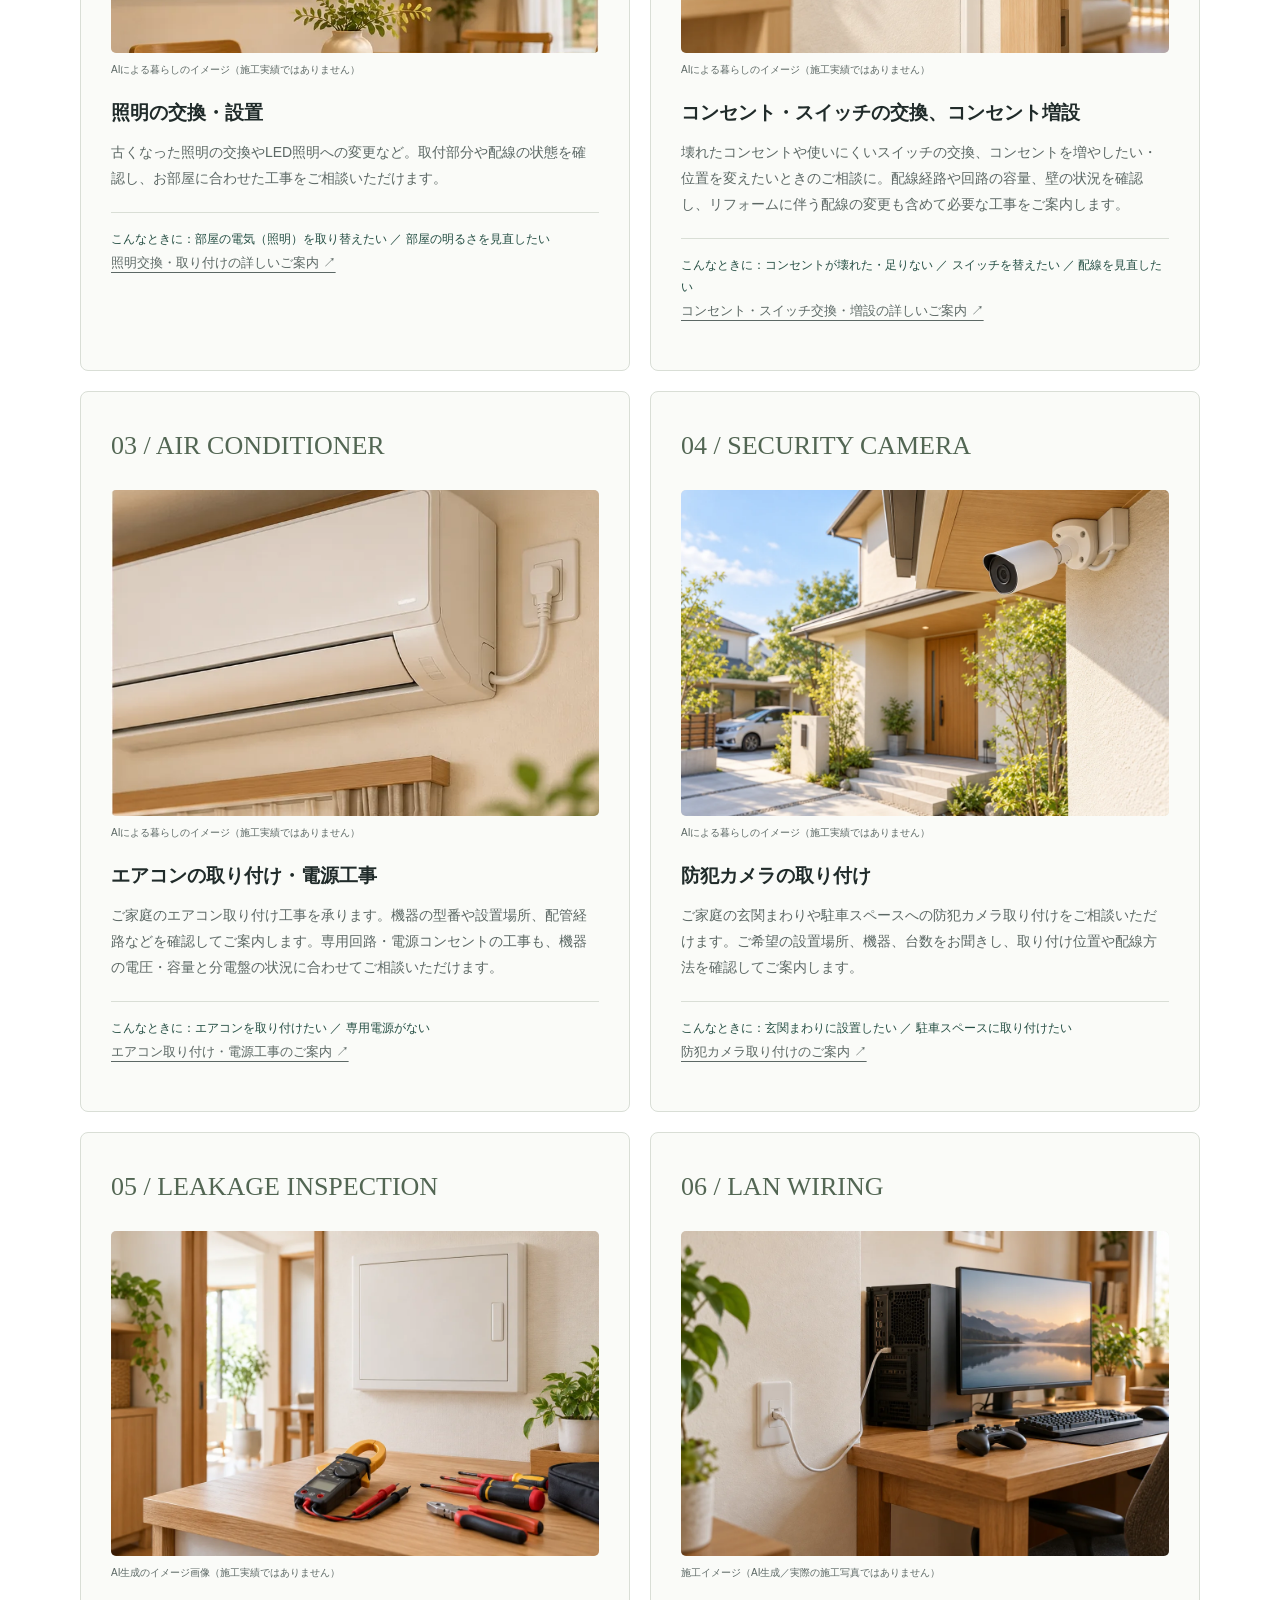
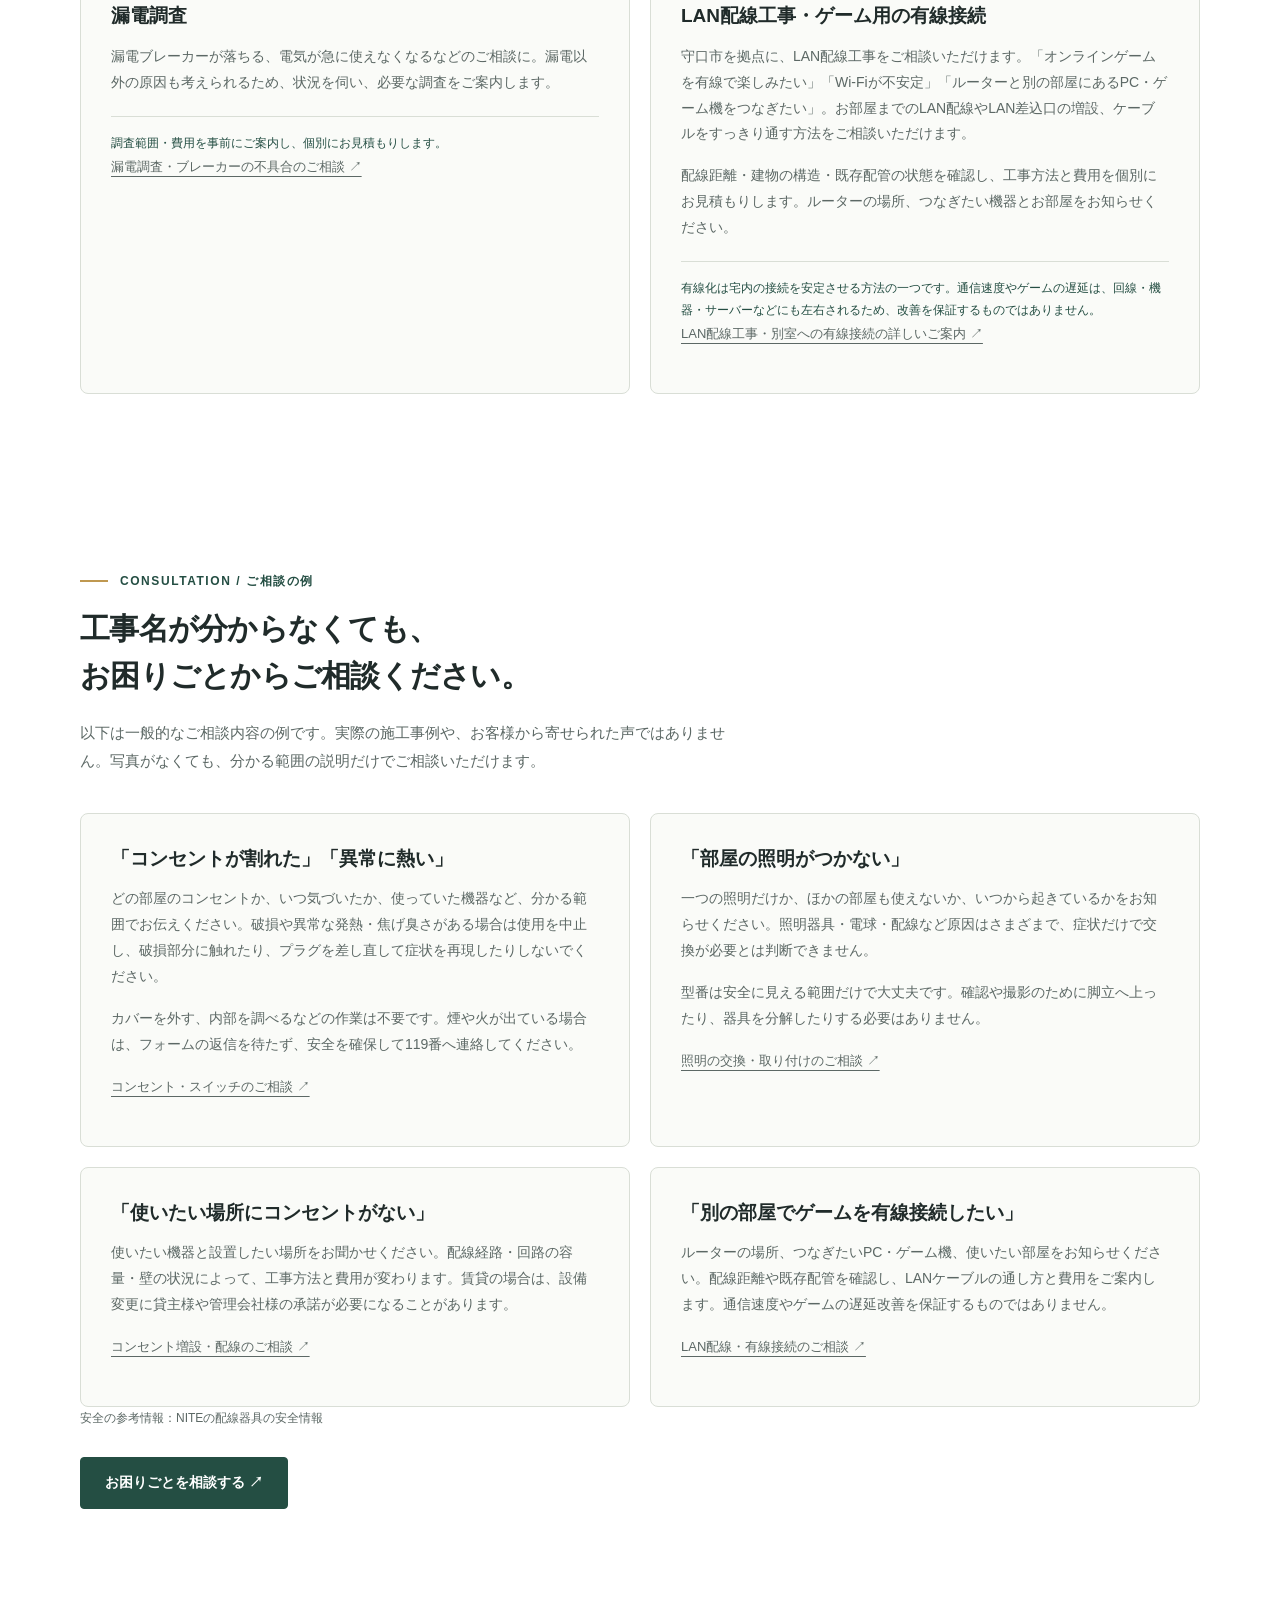
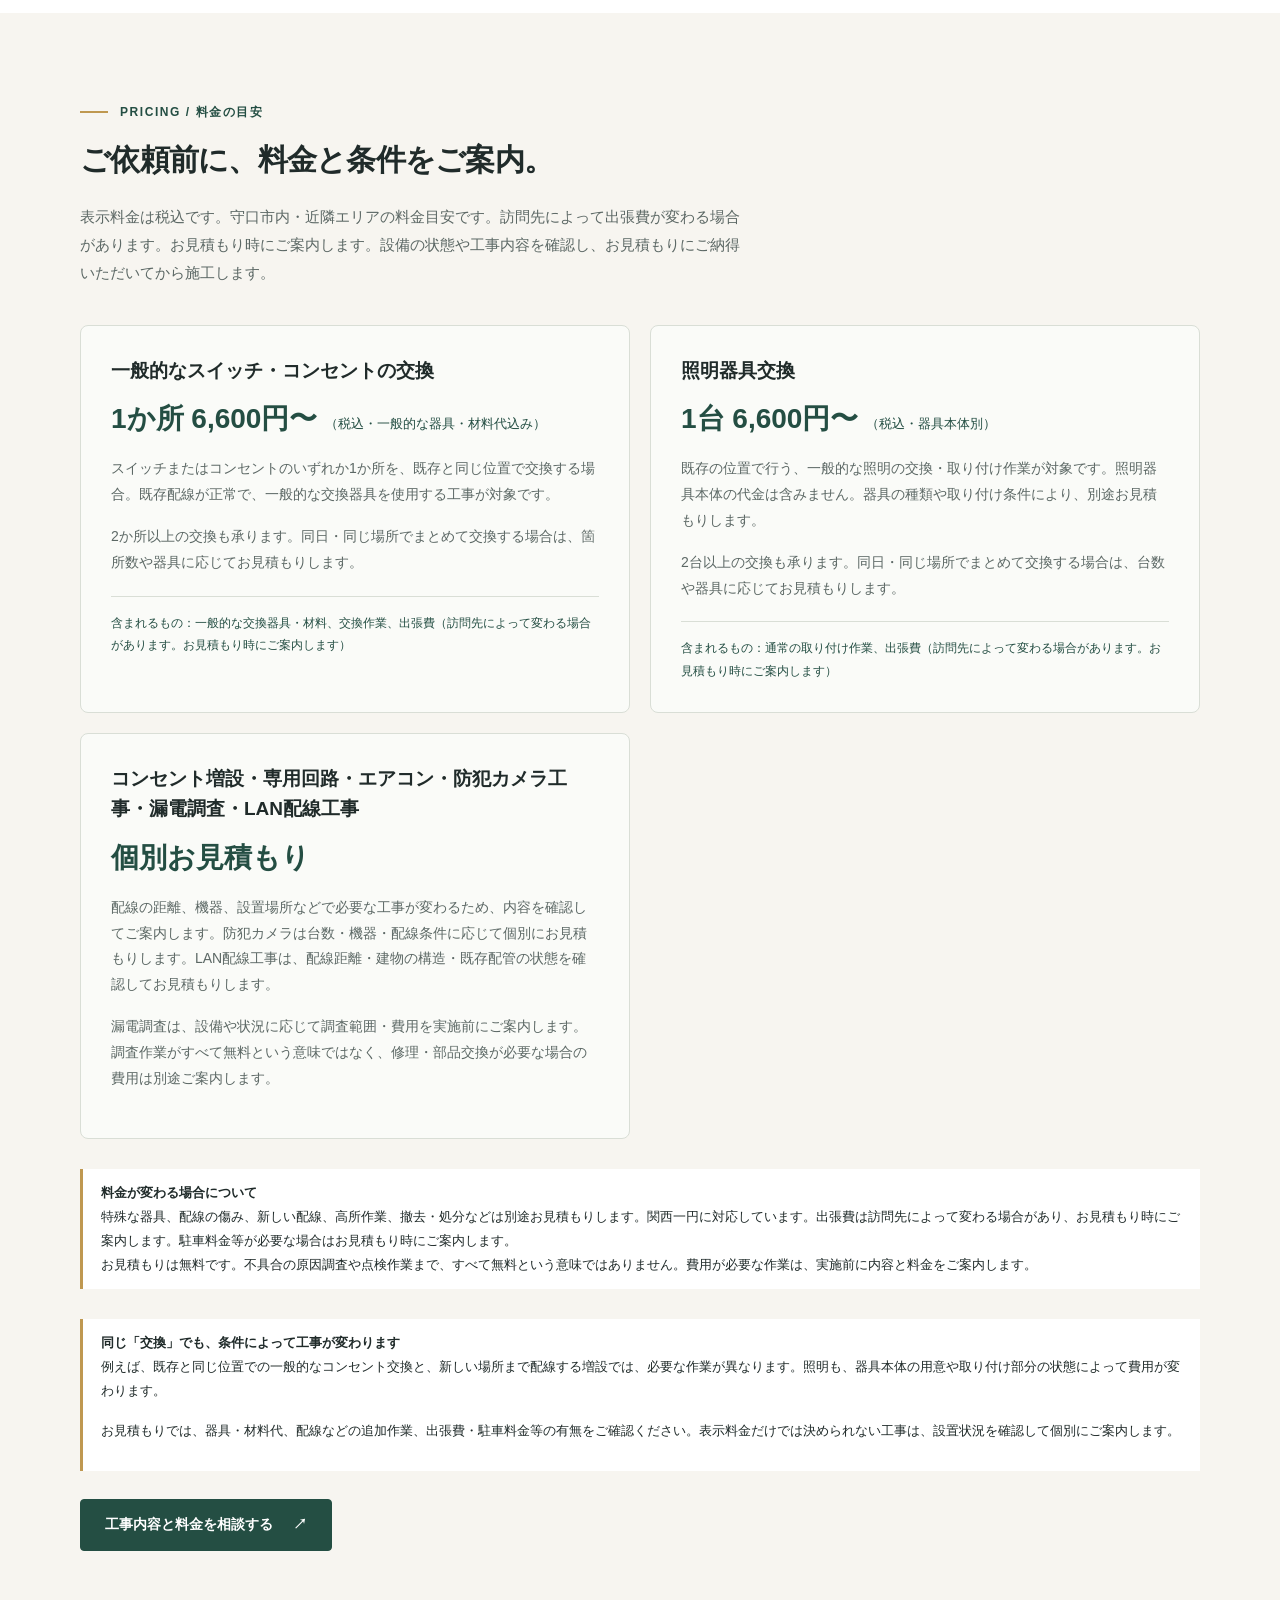
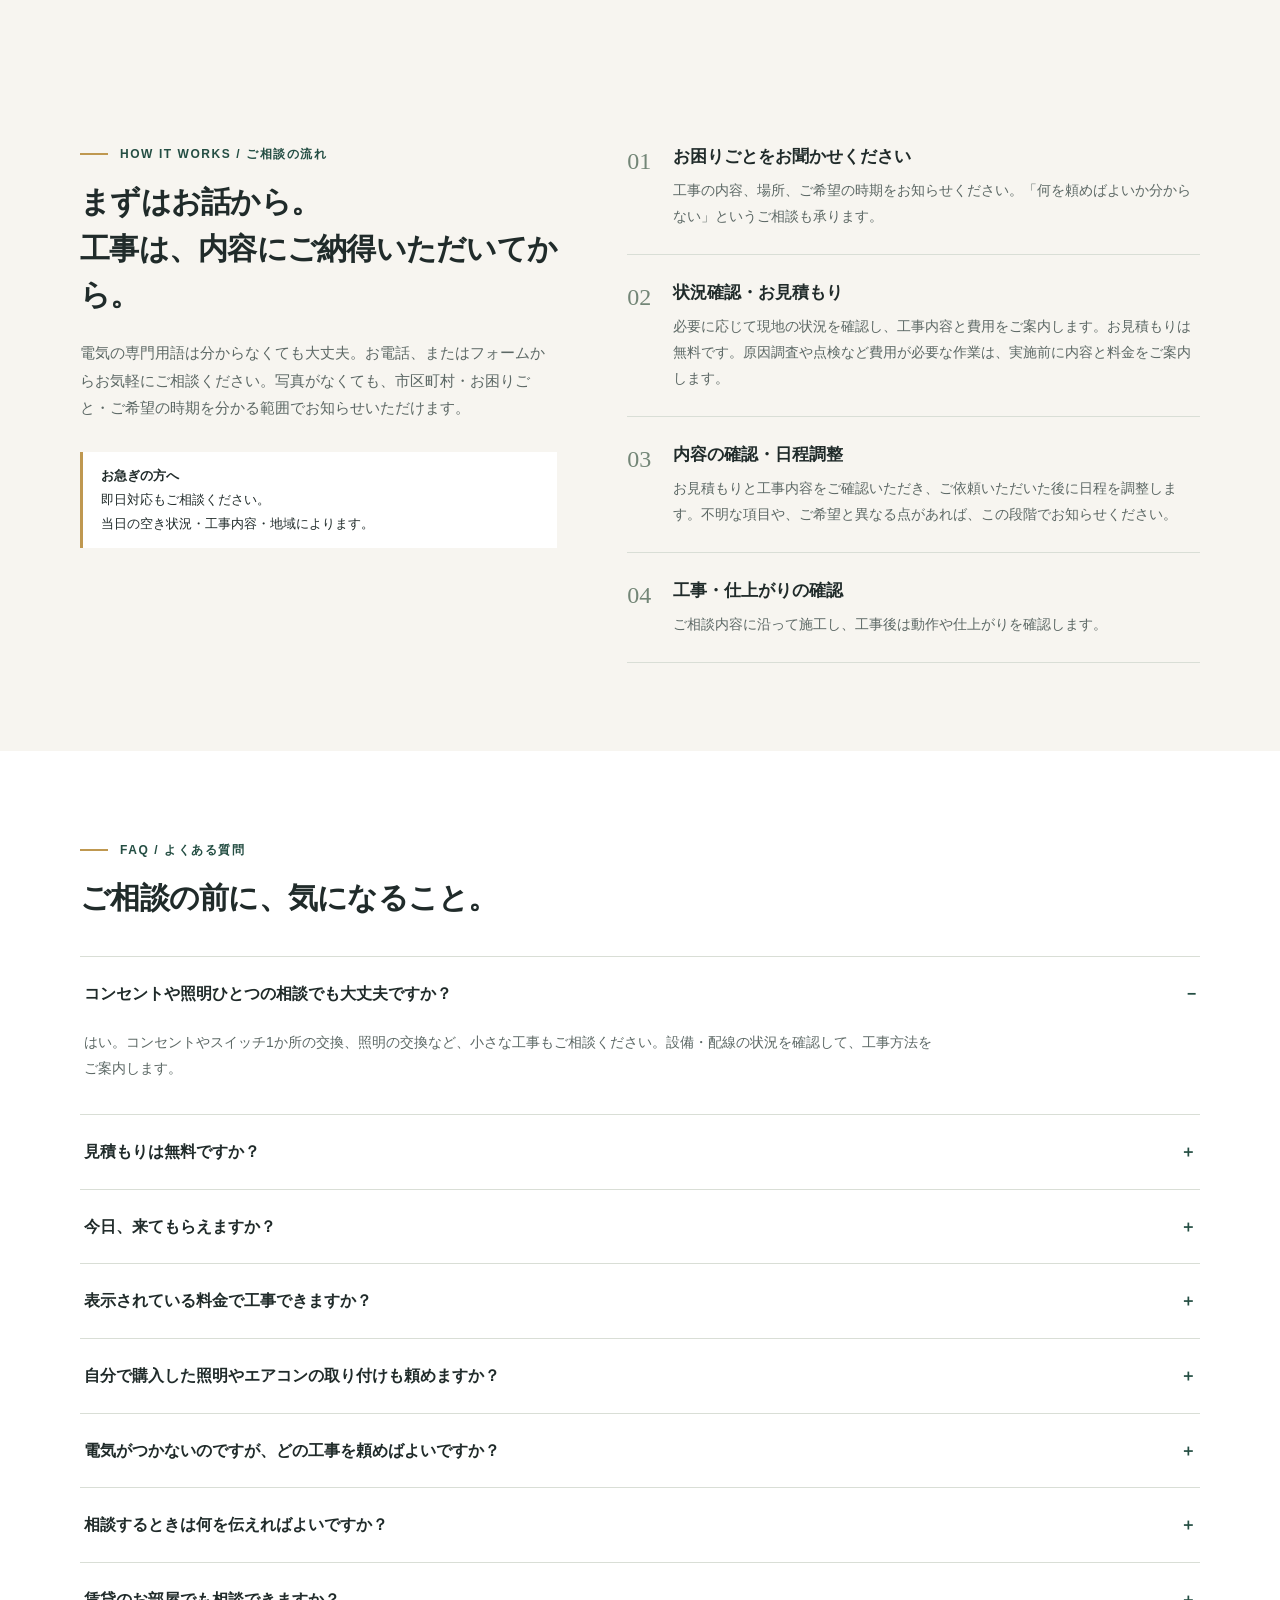
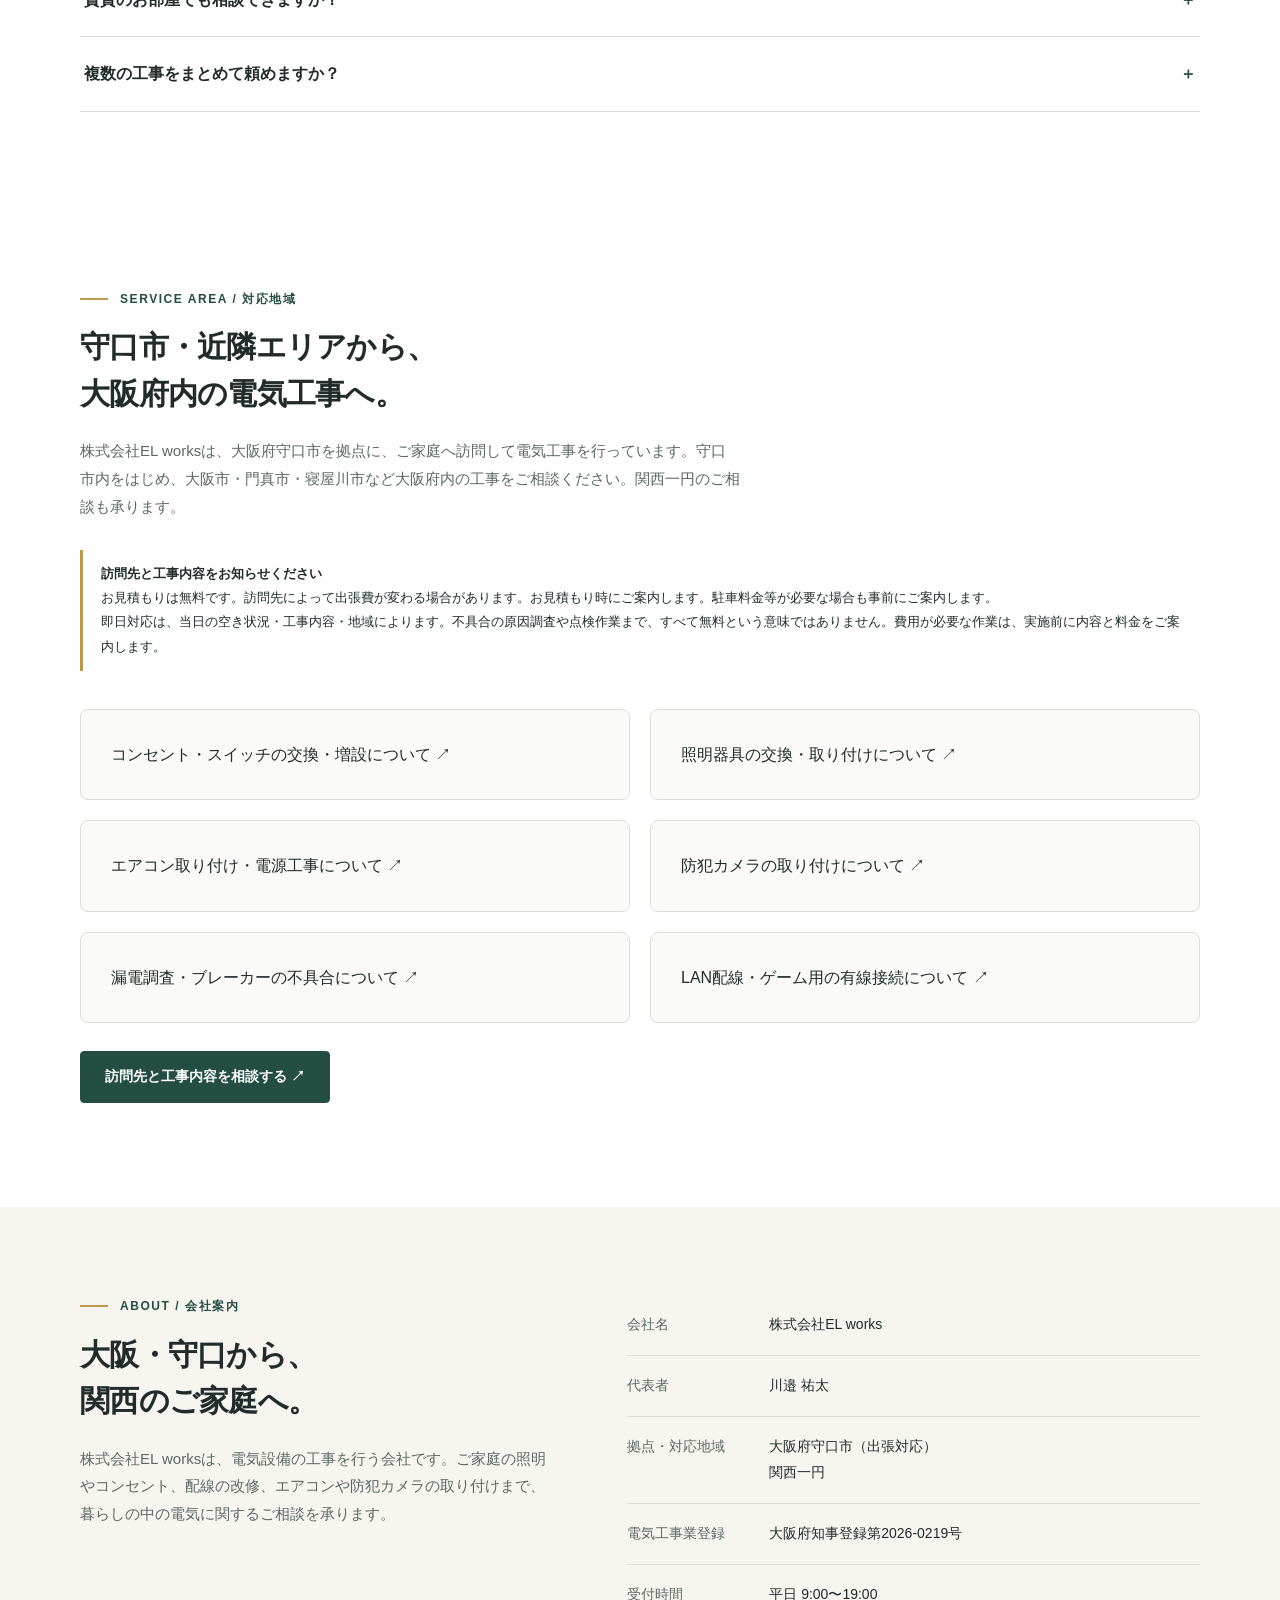
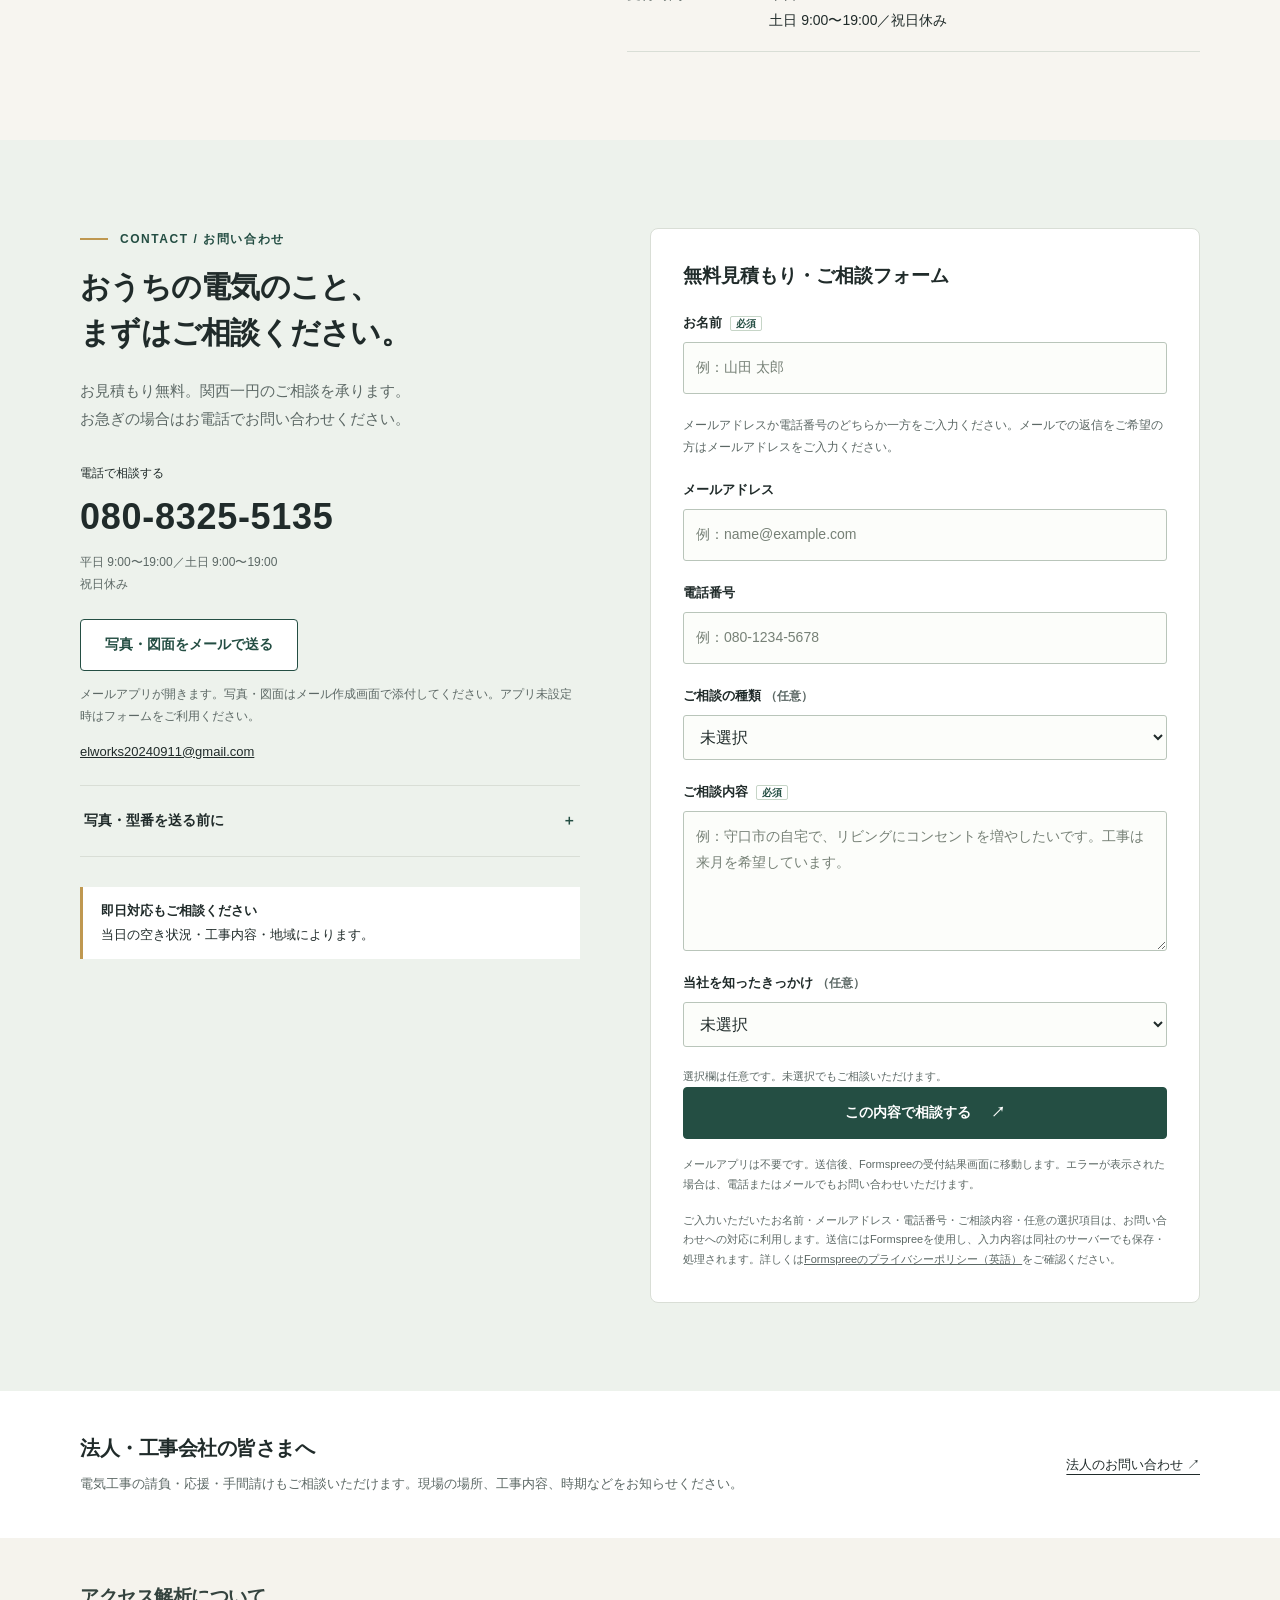
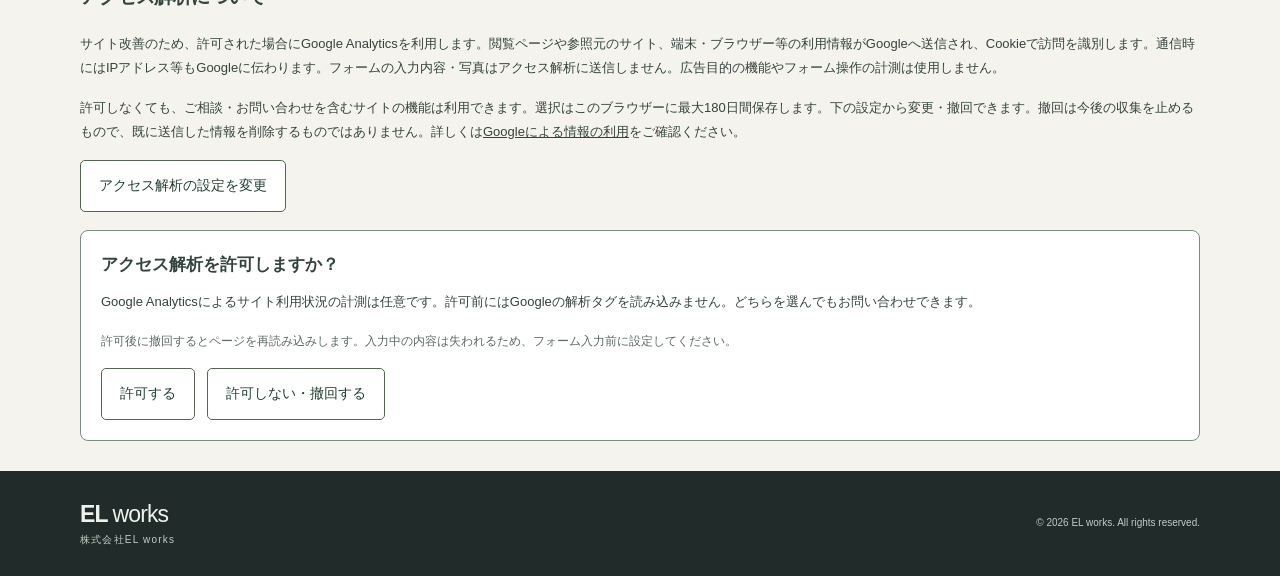
==== commit cbf29218: "Add illustrative consultation examples and clarify quote guidance" ====
--- a/index.html
+++ b/index.html
@@ -49,13 +49,20 @@
 <article class="service"><span class="number">05 / LEAKAGE INSPECTION</span><figure class="service-visual"><div class="service-image-window"><img class="service-image leakage-inspection" src="assets/leakage-inspection.webp" width="1200" height="800" alt="住宅の分電盤と電気点検用の測定器・工具のイメージ" loading="lazy" decoding="async"></div><figcaption>AI生成のイメージ画像（施工実績ではありません）</figcaption></figure><h3>漏電調査</h3><p>漏電ブレーカーが落ちる、電気が急に使えなくなるなどのご相談に。漏電以外の原因も考えられるため、状況を伺い、必要な調査をご案内します。</p><p class="examples">調査範囲・費用を事前にご案内し、個別にお見積もりします。</p><p><a class="text-link service-detail-link" href="services/leakage-inspection/">漏電調査・ブレーカーの不具合のご相談 ↗</a></p></article>
 <article class="service" id="lan-wiring"><span class="number">06 / LAN WIRING</span><figure class="service-visual"><div class="service-image-window"><img class="service-image lan-wiring" src="assets/lan-wiring.webp" width="1200" height="800" alt="LANケーブルで有線接続するゲーム用パソコンと壁のLAN差込口のイメージ" loading="lazy" decoding="async"></div><figcaption>施工イメージ（AI生成／実際の施工写真ではありません）</figcaption></figure><h3>LAN配線工事・ゲーム用の有線接続</h3><p>守口市を拠点に、LAN配線工事をご相談いただけます。「オンラインゲームを有線で楽しみたい」「Wi-Fiが不安定」「ルーターと別の部屋にあるPC・ゲーム機をつなぎたい」。お部屋までのLAN配線やLAN差込口の増設、ケーブルをすっきり通す方法をご相談いただけます。</p><p>配線距離・建物の構造・既存配管の状態を確認し、工事方法と費用を個別にお見積もりします。ルーターの場所、つなぎたい機器とお部屋をお知らせください。</p><p class="examples">有線化は宅内の接続を安定させる方法の一つです。通信速度やゲームの遅延は、回線・機器・サーバーなどにも左右されるため、改善を保証するものではありません。</p><p><a class="text-link service-detail-link" href="services/lan-wiring/">LAN配線工事・別室への有線接続の詳しいご案内 ↗</a></p></article>
 </div></div></section>
+<section id="consultation-examples" class="section"><div class="wrap"><div class="eyebrow">CONSULTATION / ご相談の例</div><h2>工事名が分からなくても、<br>お困りごとからご相談ください。</h2><p class="section-intro">以下は一般的なご相談内容の例です。実際の施工事例や、お客様から寄せられた声ではありません。写真がなくても、分かる範囲の説明だけでご相談いただけます。</p><div class="service-grid">
+<article class="service"><h3>「コンセントが割れた」「異常に熱い」</h3><p>どの部屋のコンセントか、いつ気づいたか、使っていた機器など、分かる範囲でお伝えください。破損や異常な発熱・焦げ臭さがある場合は使用を中止し、破損部分に触れたり、プラグを差し直して症状を再現したりしないでください。</p><p>カバーを外す、内部を調べるなどの作業は不要です。煙や火が出ている場合は、フォームの返信を待たず、安全を確保して119番へ連絡してください。</p><p><a class="text-link service-detail-link" href="services/outlet-switch/">コンセント・スイッチのご相談 ↗</a></p></article>
+<article class="service"><h3>「部屋の照明がつかない」</h3><p>一つの照明だけか、ほかの部屋も使えないか、いつから起きているかをお知らせください。照明器具・電球・配線など原因はさまざまで、症状だけで交換が必要とは判断できません。</p><p>型番は安全に見える範囲だけで大丈夫です。確認や撮影のために脚立へ上ったり、器具を分解したりする必要はありません。</p><p><a class="text-link service-detail-link" href="services/lighting/">照明の交換・取り付けのご相談 ↗</a></p></article>
+<article class="service"><h3>「使いたい場所にコンセントがない」</h3><p>使いたい機器と設置したい場所をお聞かせください。配線経路・回路の容量・壁の状況によって、工事方法と費用が変わります。賃貸の場合は、設備変更に貸主様や管理会社様の承諾が必要になることがあります。</p><p><a class="text-link service-detail-link" href="services/outlet-switch/">コンセント増設・配線のご相談 ↗</a></p></article>
+<article class="service"><h3>「別の部屋でゲームを有線接続したい」</h3><p>ルーターの場所、つなぎたいPC・ゲーム機、使いたい部屋をお知らせください。配線距離や既存配管を確認し、LANケーブルの通し方と費用をご案内します。通信速度やゲームの遅延改善を保証するものではありません。</p><p><a class="text-link service-detail-link" href="services/lan-wiring/">LAN配線・有線接続のご相談 ↗</a></p></article>
+</div><p class="small">安全の参考情報：<a href="https://www.nite.go.jp/jiko/chuikanki/press/2024fy/prs241128.html">NITEの配線器具の安全情報</a></p><div class="actions"><a class="button" href="#contact">お困りごとを相談する ↗</a></div></div></section>
 <section id="pricing" class="section soft"><div class="wrap"><div class="eyebrow">PRICING / 料金の目安</div><h2>ご依頼前に、料金と条件をご案内。</h2><p class="section-intro">表示料金は税込です。守口市内・近隣エリアの料金目安です。訪問先によって出張費が変わる場合があります。お見積もり時にご案内します。設備の状態や工事内容を確認し、お見積もりにご納得いただいてから施工します。</p><div class="service-grid">
 <article class="service"><h3>一般的なスイッチ・コンセントの交換</h3><p class="price-value">1か所 6,600円〜<span>（税込・一般的な器具・材料代込み）</span></p><p>スイッチまたはコンセントのいずれか1か所を、既存と同じ位置で交換する場合。既存配線が正常で、一般的な交換器具を使用する工事が対象です。</p><p>2か所以上の交換も承ります。同日・同じ場所でまとめて交換する場合は、箇所数や器具に応じてお見積もりします。</p><p class="examples">含まれるもの：一般的な交換器具・材料、交換作業、出張費（訪問先によって変わる場合があります。お見積もり時にご案内します）</p></article>
 <article class="service"><h3>照明器具交換</h3><p class="price-value">1台 6,600円〜<span>（税込・器具本体別）</span></p><p>既存の位置で行う、一般的な照明の交換・取り付け作業が対象です。照明器具本体の代金は含みません。器具の種類や取り付け条件により、別途お見積もりします。</p><p>2台以上の交換も承ります。同日・同じ場所でまとめて交換する場合は、台数や器具に応じてお見積もりします。</p><p class="examples">含まれるもの：通常の取り付け作業、出張費（訪問先によって変わる場合があります。お見積もり時にご案内します）</p></article>
 <article class="service"><h3>コンセント増設・専用回路・エアコン・防犯カメラ工事・漏電調査・LAN配線工事</h3><p class="price-value">個別お見積もり</p><p>配線の距離、機器、設置場所などで必要な工事が変わるため、内容を確認してご案内します。防犯カメラは台数・機器・配線条件に応じて個別にお見積もりします。LAN配線工事は、配線距離・建物の構造・既存配管の状態を確認してお見積もりします。</p><p>漏電調査は、設備や状況に応じて調査範囲・費用を実施前にご案内します。調査作業がすべて無料という意味ではなく、修理・部品交換が必要な場合の費用は別途ご案内します。</p></article></div>
 <div class="note-box"><strong>料金が変わる場合について</strong><br>特殊な器具、配線の傷み、新しい配線、高所作業、撤去・処分などは別途お見積もりします。関西一円に対応しています。出張費は訪問先によって変わる場合があり、お見積もり時にご案内します。駐車料金等が必要な場合はお見積もり時にご案内します。<br>お見積もりは無料です。不具合の原因調査や点検作業まで、すべて無料という意味ではありません。費用が必要な作業は、実施前に内容と料金をご案内します。</div>
+<div class="note-box"><strong>同じ「交換」でも、条件によって工事が変わります</strong><p>例えば、既存と同じ位置での一般的なコンセント交換と、新しい場所まで配線する増設では、必要な作業が異なります。照明も、器具本体の用意や取り付け部分の状態によって費用が変わります。</p><p>お見積もりでは、器具・材料代、配線などの追加作業、出張費・駐車料金等の有無をご確認ください。表示料金だけでは決められない工事は、設置状況を確認して個別にご案内します。</p></div>
 <div class="actions"><a class="button" href="#contact">工事内容と料金を相談する <span aria-hidden="true">↗</span></a></div></div></section>
-<section id="flow" class="section soft"><div class="wrap split"><div><div class="eyebrow">HOW IT WORKS / ご相談の流れ</div><h2>まずはお話から。<br>工事は、内容にご納得いただいてから。</h2><p class="section-intro">電気の専門用語は分からなくても大丈夫。お電話、またはフォームからお気軽にご相談ください。</p><div class="note-box"><strong>お急ぎの方へ</strong><br>即日対応もご相談ください。<br>当日の空き状況・工事内容・地域によります。</div></div><div class="steps"><div class="step"><div><h3>お困りごとをお聞かせください</h3><p>工事の内容、場所、ご希望の時期をお知らせください。「何を頼めばよいか分からない」というご相談も承ります。</p></div></div><div class="step"><div><h3>状況確認・お見積もり</h3><p>必要に応じて現地の状況を確認し、工事内容と費用をご案内します。お見積もりは無料です。</p></div></div><div class="step"><div><h3>内容の確認・日程調整</h3><p>お見積もりと工事内容をご確認いただき、ご依頼いただいた後に日程を調整します。</p></div></div><div class="step"><div><h3>工事・仕上がりの確認</h3><p>ご相談内容に沿って施工し、工事後は動作や仕上がりを確認します。</p></div></div></div></div></section>
+<section id="flow" class="section soft"><div class="wrap split"><div><div class="eyebrow">HOW IT WORKS / ご相談の流れ</div><h2>まずはお話から。<br>工事は、内容にご納得いただいてから。</h2><p class="section-intro">電気の専門用語は分からなくても大丈夫。お電話、またはフォームからお気軽にご相談ください。写真がなくても、市区町村・お困りごと・ご希望の時期を分かる範囲でお知らせいただけます。</p><div class="note-box"><strong>お急ぎの方へ</strong><br>即日対応もご相談ください。<br>当日の空き状況・工事内容・地域によります。</div></div><div class="steps"><div class="step"><div><h3>お困りごとをお聞かせください</h3><p>工事の内容、場所、ご希望の時期をお知らせください。「何を頼めばよいか分からない」というご相談も承ります。</p></div></div><div class="step"><div><h3>状況確認・お見積もり</h3><p>必要に応じて現地の状況を確認し、工事内容と費用をご案内します。お見積もりは無料です。原因調査や点検など費用が必要な作業は、実施前に内容と料金をご案内します。</p></div></div><div class="step"><div><h3>内容の確認・日程調整</h3><p>お見積もりと工事内容をご確認いただき、ご依頼いただいた後に日程を調整します。不明な項目や、ご希望と異なる点があれば、この段階でお知らせください。</p></div></div><div class="step"><div><h3>工事・仕上がりの確認</h3><p>ご相談内容に沿って施工し、工事後は動作や仕上がりを確認します。</p></div></div></div></div></section>
 <section id="faq" class="section"><div class="wrap"><div class="eyebrow">FAQ / よくある質問</div><h2>ご相談の前に、気になること。</h2><div class="faq"><details open><summary>コンセントや照明ひとつの相談でも大丈夫ですか？</summary><p>はい。コンセントやスイッチ1か所の交換、照明の交換など、小さな工事もご相談ください。設備・配線の状況を確認して、工事方法をご案内します。</p></details><details><summary>見積もりは無料ですか？</summary><p>お見積もりは無料です。不具合の原因調査や点検作業まで、すべて無料という意味ではありません。費用が必要な作業は、実施前に内容と料金をご案内します。</p></details><details><summary>今日、来てもらえますか？</summary><p>即日対応もご相談ください。当日の空き状況・工事内容・地域によります。まずはお電話で場所とお困りごとをお知らせください。</p></details><details><summary>表示されている料金で工事できますか？</summary><p>料金の目安は、守口市内・近隣エリアで、既存配線が正常な一般的な同位置交換など、記載の条件に合う工事の場合です。照明器具本体は別途です。特殊な器具や配線工事、高所作業、撤去・処分などは別途お見積もりします。訪問先によって出張費が変わる場合があります。駐車料金等が必要な場合も含め、お見積もり時にご案内します。</p></details><details><summary>自分で購入した照明やエアコンの取り付けも頼めますか？</summary><p>まずはメーカー・型番と設置場所をお知らせください。機器の仕様や取り付け条件を確認して、対応の可否と必要な工事をご案内します。すべての機器を取り付けられるとは限りません。</p></details><details><summary>電気がつかないのですが、どの工事を頼めばよいですか？</summary><p>工事名が分からなくてもご相談いただけます。家全体か、一部の部屋・機器だけか、いつから使えないかを分かる範囲でお伝えください。停電・機器・配線など原因はさまざまで、電気がつかないことだけで漏電や交換の必要性は判断できません。<a class="text-link" href="services/leakage-inspection/#symptoms">症状の伝え方と相談先の目安</a>をご覧ください。危険な箇所の確認や、故障を再現する操作は不要です。</p></details><details><summary>相談するときは何を伝えればよいですか？</summary><p>お住まいの市区町村、ご希望の時期に加え、「いつから・どの部屋で・何が使えないか」をお知らせください。「昨日から台所の照明だけつかない」など、普段の言葉で構いません。機器のメーカー・型番は、外から安全に分かる範囲だけで大丈夫です。写真・図面がある場合は、お問い合わせ欄の「写真・図面をメールで送る」からメール作成画面で添付してください。メールアプリが未設定の場合は、フォームでご相談内容をお知らせください。</p></details><details><summary>賃貸のお部屋でも相談できますか？</summary><p>ご相談いただけます。設備の変更には、貸主様や管理会社様の承諾が必要になる場合があります。工事前に確認をお願いします。</p></details><details><summary>複数の工事をまとめて頼めますか？</summary><p>はい。照明やコンセントなど、まとめてご相談いただけます。作業内容や訪問条件を確認してお見積もりします。まとめてのご依頼でも、自動的に割引になるものではありません。</p></details></div></div></section>
 <section id="area" class="section"><div class="wrap"><div class="eyebrow">SERVICE AREA / 対応地域</div><h2>守口市・近隣エリアから、<br>大阪府内の電気工事へ。</h2><p class="section-intro">株式会社EL worksは、大阪府守口市を拠点に、ご家庭へ訪問して電気工事を行っています。守口市内をはじめ、大阪市・門真市・寝屋川市など大阪府内の工事をご相談ください。関西一円のご相談も承ります。</p><div class="note-box"><strong>訪問先と工事内容をお知らせください</strong><br>お見積もりは無料です。訪問先によって出張費が変わる場合があります。お見積もり時にご案内します。駐車料金等が必要な場合も事前にご案内します。<br>即日対応は、当日の空き状況・工事内容・地域によります。不具合の原因調査や点検作業まで、すべて無料という意味ではありません。費用が必要な作業は、実施前に内容と料金をご案内します。</div><div class="service-grid"><a class="service service-detail-link" href="services/outlet-switch/">コンセント・スイッチの交換・増設について ↗</a><a class="service service-detail-link" href="services/lighting/">照明器具の交換・取り付けについて ↗</a><a class="service service-detail-link" href="services/air-conditioner/">エアコン取り付け・電源工事について ↗</a><a class="service service-detail-link" href="services/security-camera/">防犯カメラの取り付けについて ↗</a><a class="service service-detail-link" href="services/leakage-inspection/">漏電調査・ブレーカーの不具合について ↗</a><a class="service service-detail-link" href="services/lan-wiring/">LAN配線・ゲーム用の有線接続について ↗</a></div><div class="actions"><a class="button" href="#contact">訪問先と工事内容を相談する ↗</a></div></div></section>
 <section id="company" class="section soft"><div class="wrap split"><div><div class="eyebrow">ABOUT / 会社案内</div><h2>大阪・守口から、<br>関西のご家庭へ。</h2><p class="section-intro">株式会社EL worksは、電気設備の工事を行う会社です。ご家庭の照明やコンセント、配線の改修、エアコンや防犯カメラの取り付けまで、暮らしの中の電気に関するご相談を承ります。</p></div><dl class="company-list"><div><dt>会社名</dt><dd>株式会社EL works</dd></div><div><dt>代表者</dt><dd>川邉 祐太</dd></div><div><dt>拠点・対応地域</dt><dd>大阪府守口市（出張対応）<br>関西一円</dd></div><div><dt>電気工事業登録</dt><dd>大阪府知事登録第2026-0219号</dd></div><div><dt>受付時間</dt><dd>平日 9:00〜19:00<br>土日 9:00〜19:00／祝日休み</dd></div></dl></div></section>
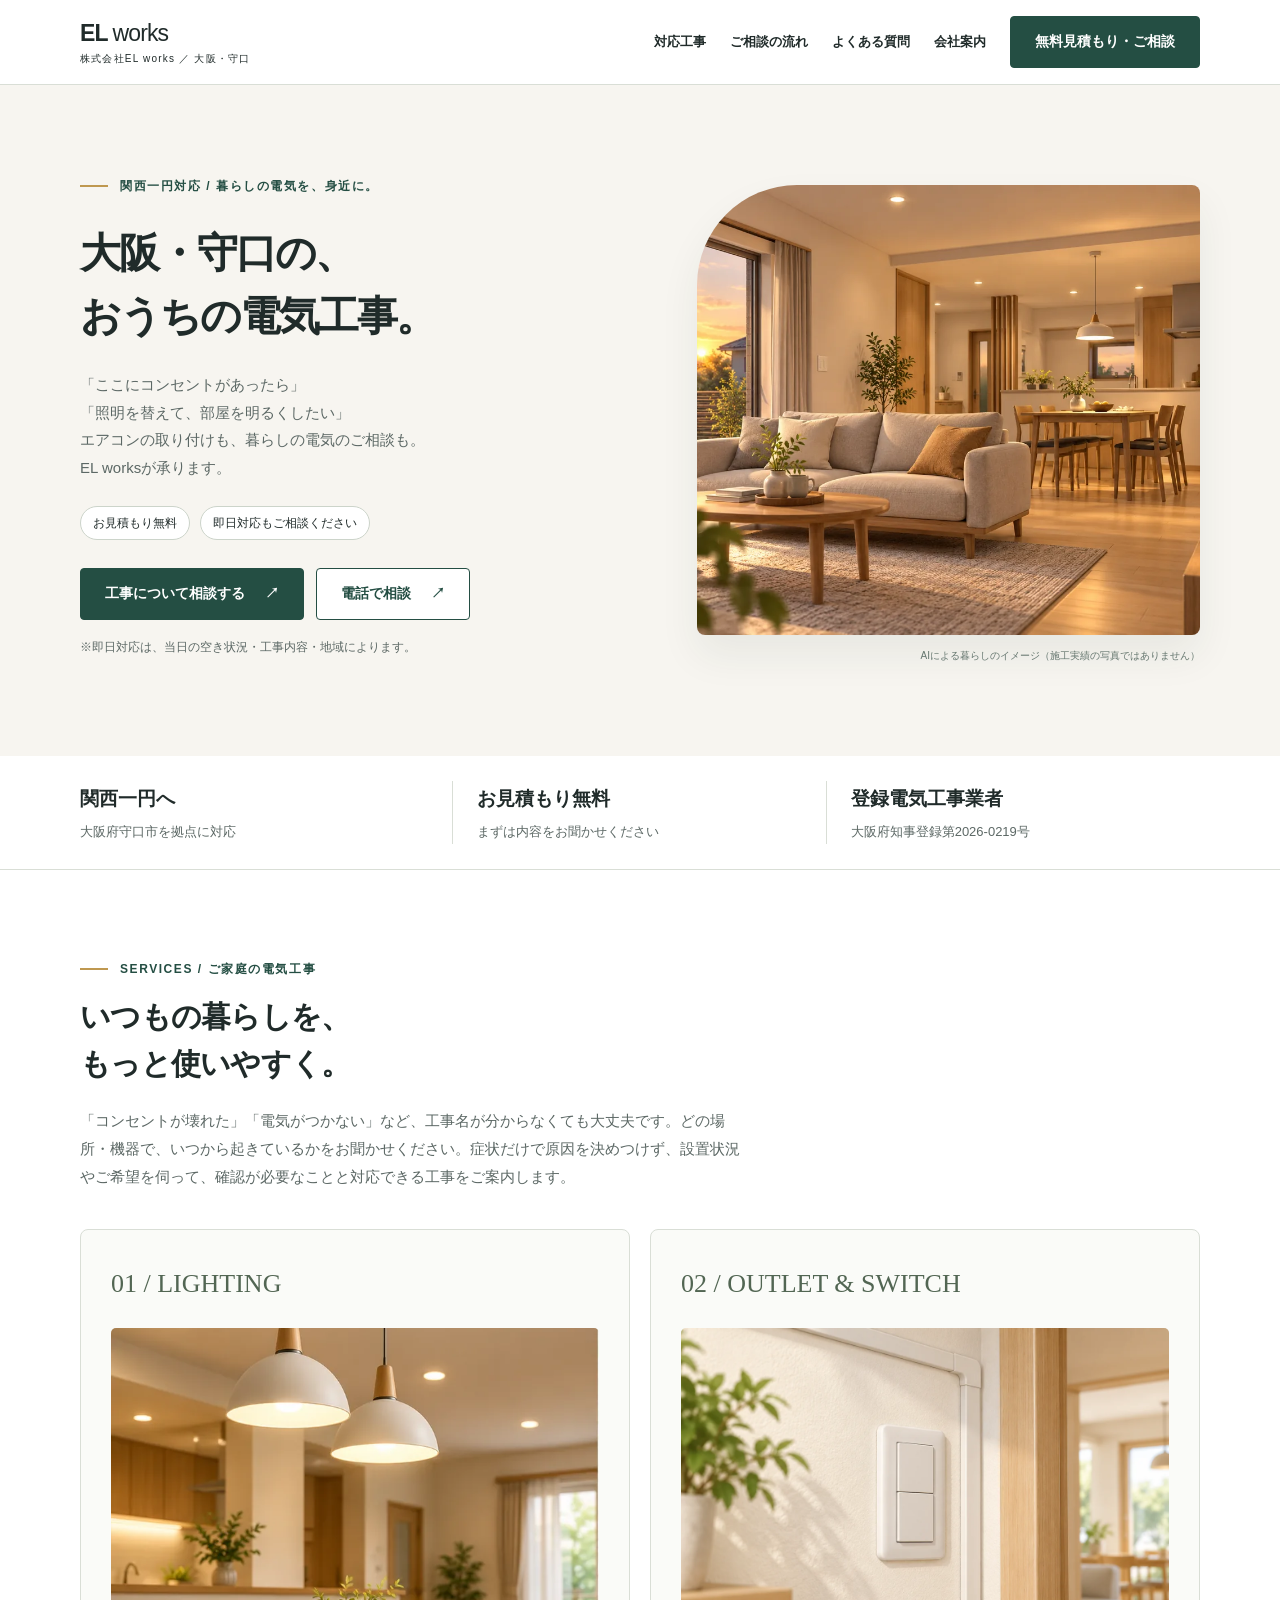
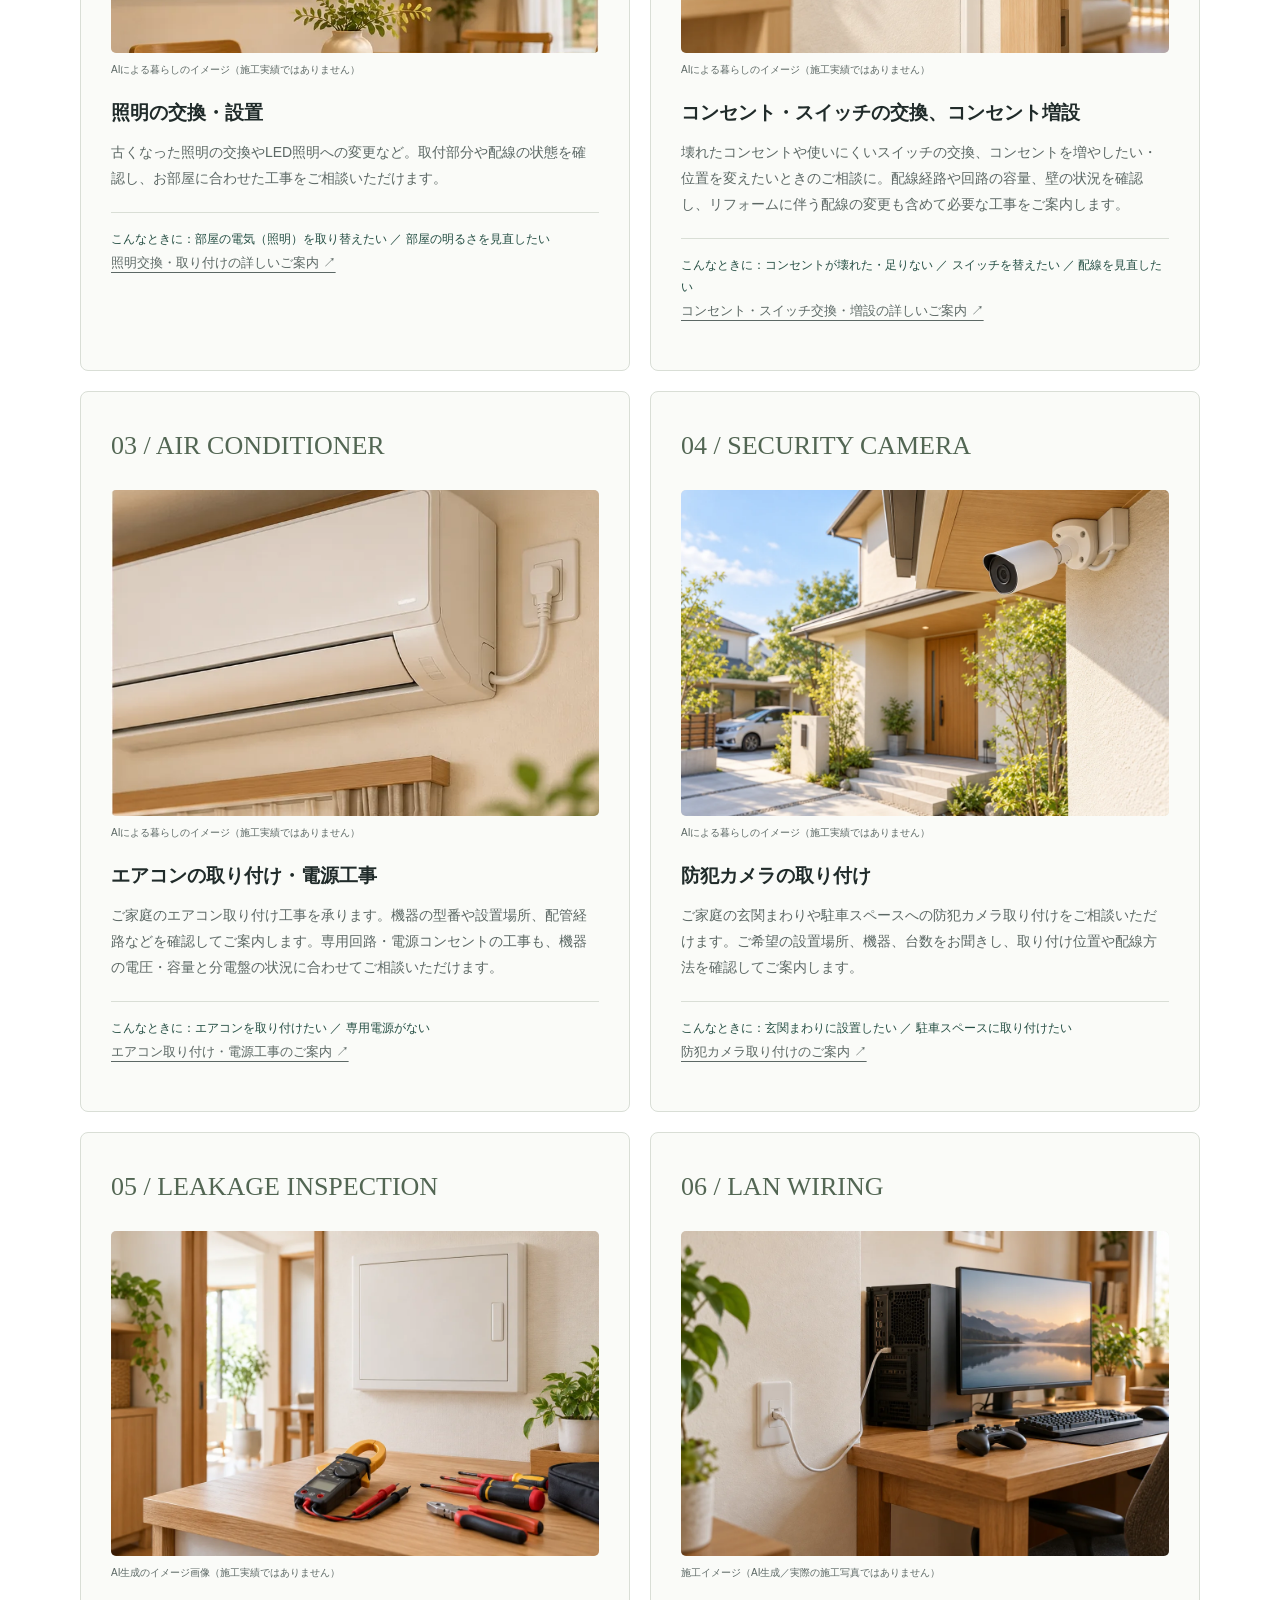
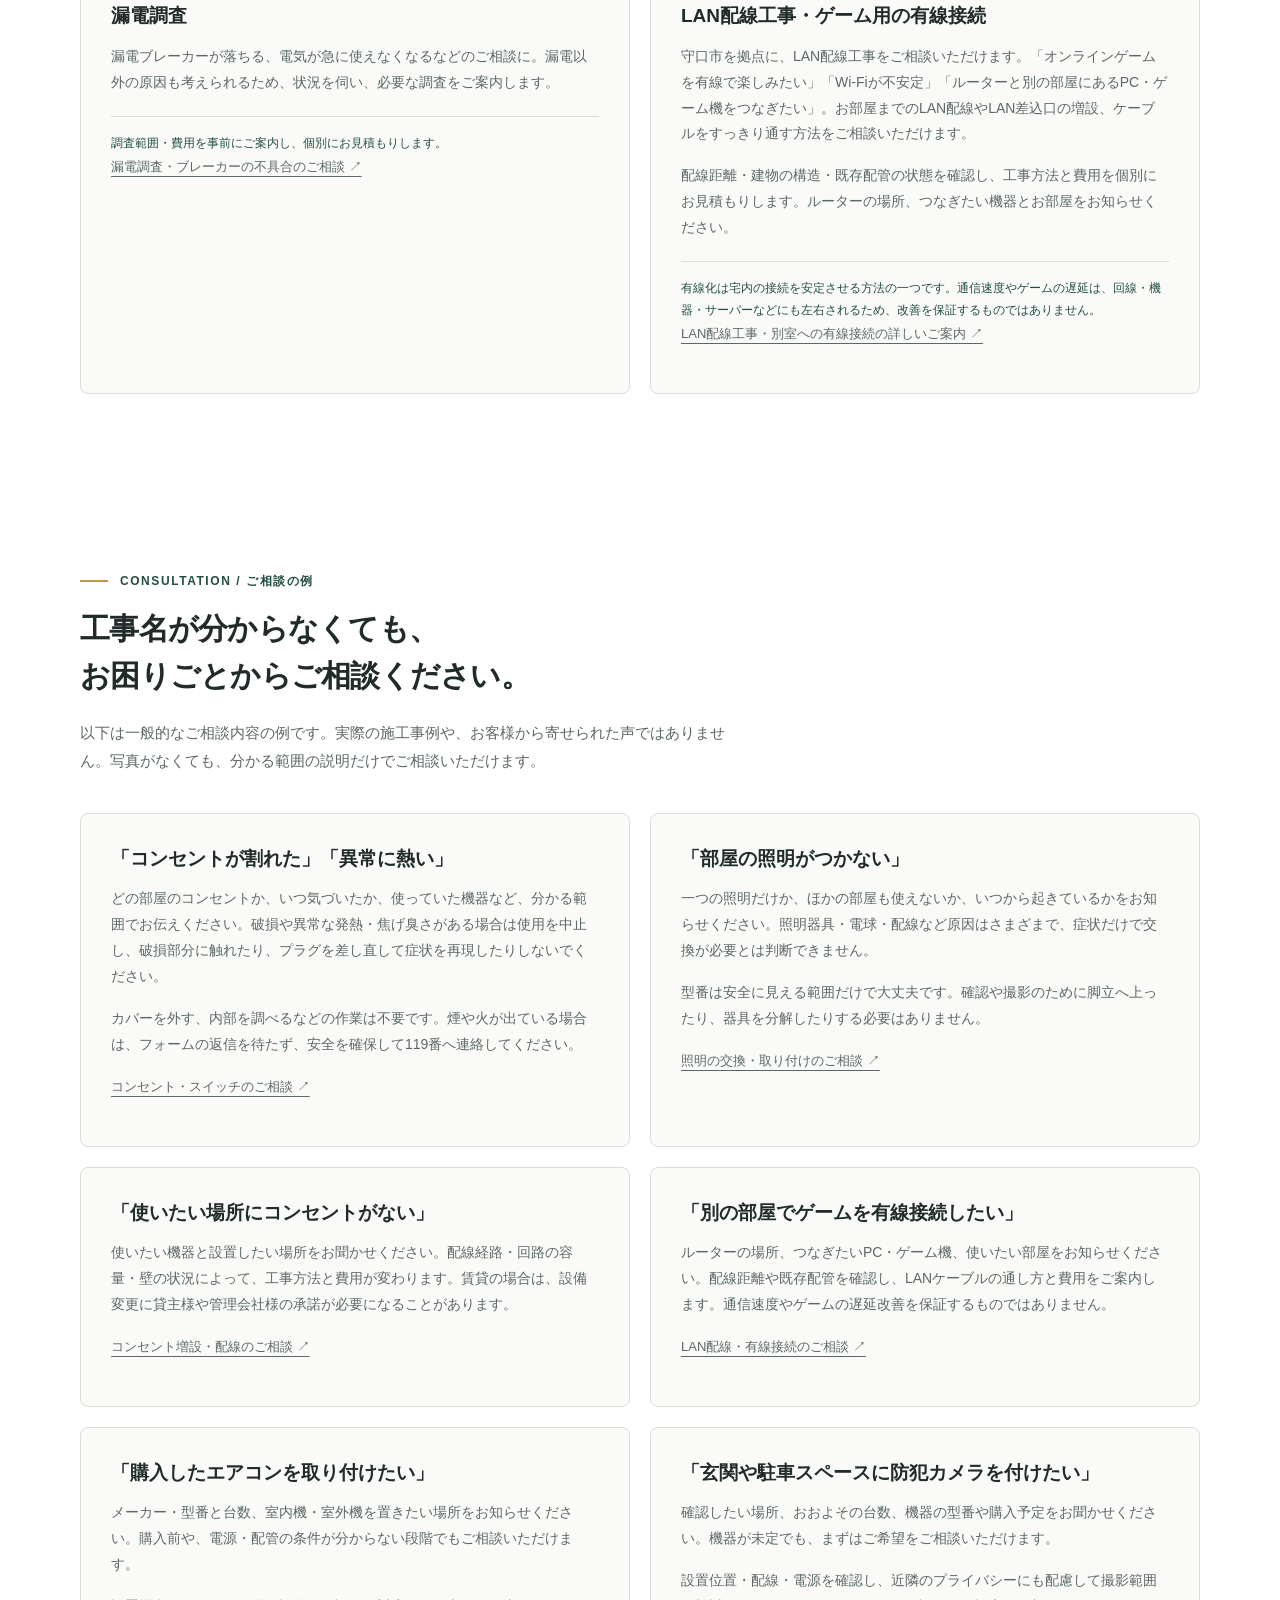
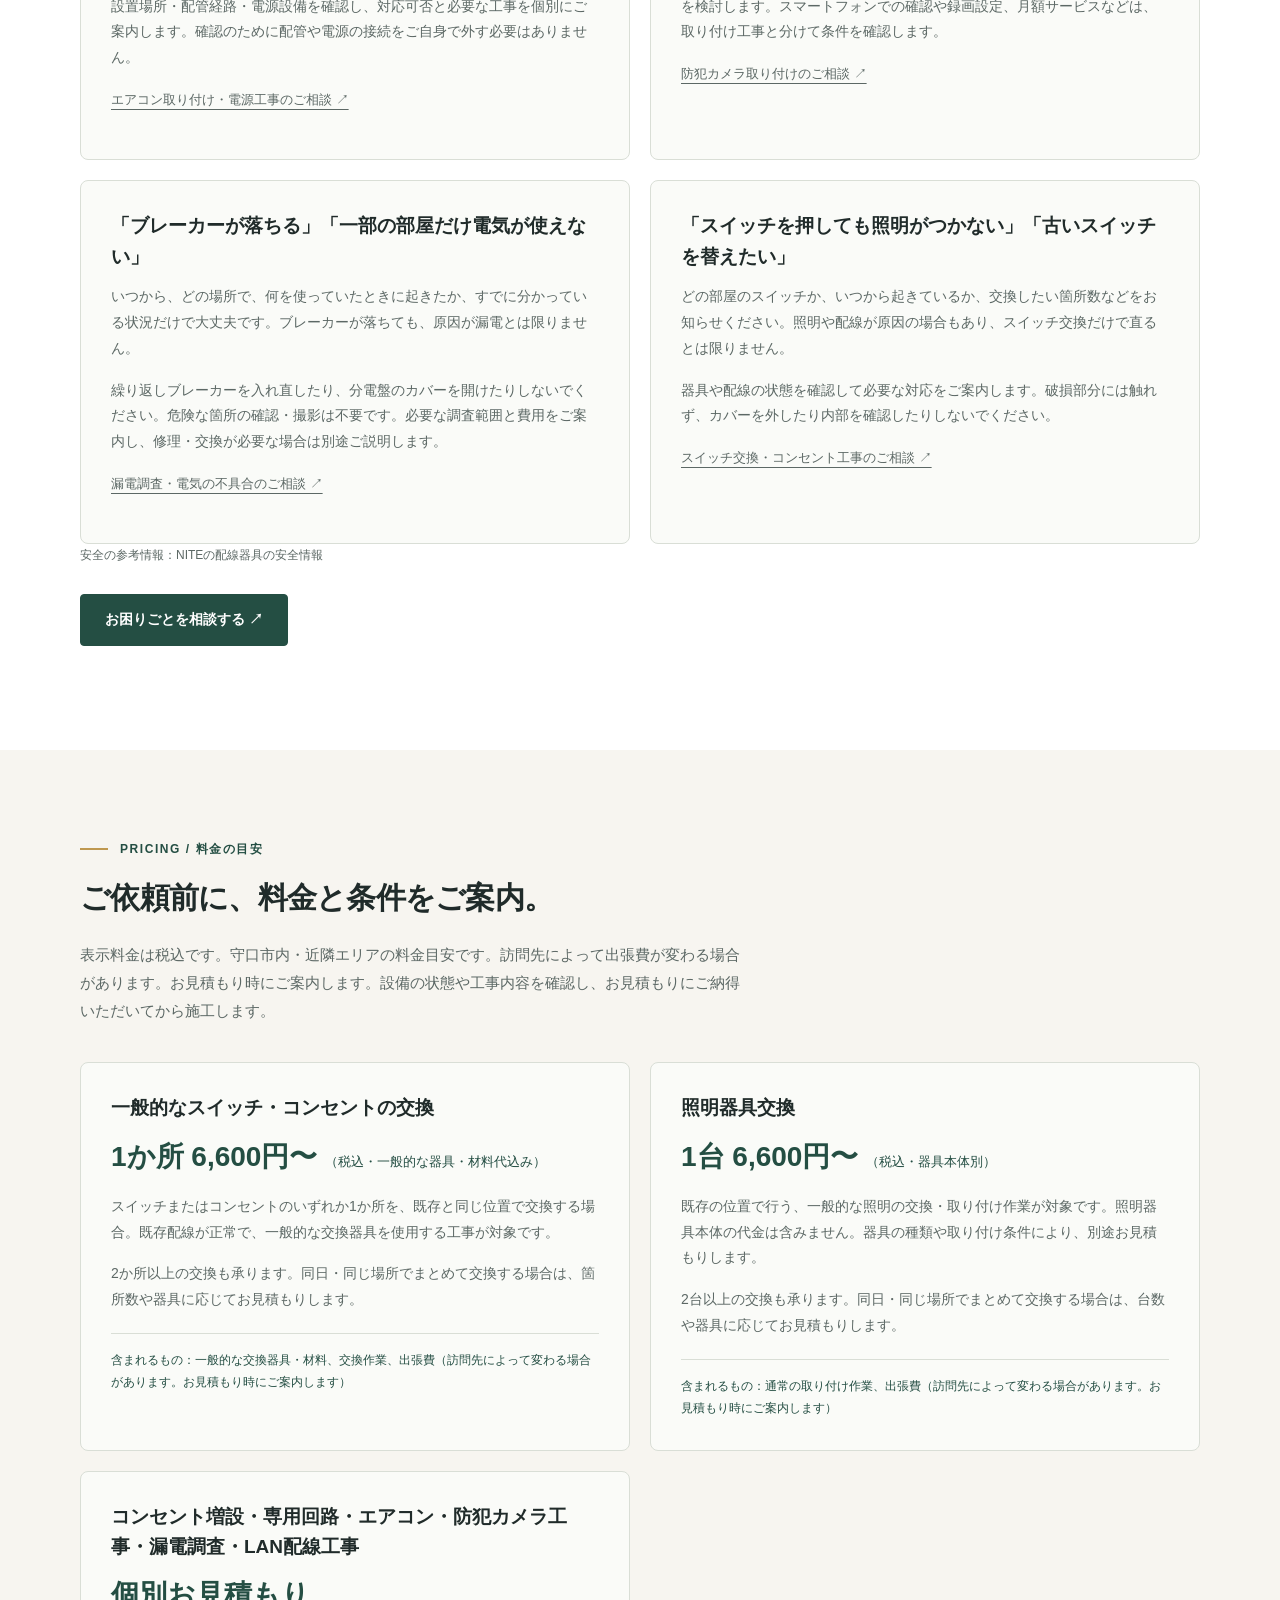
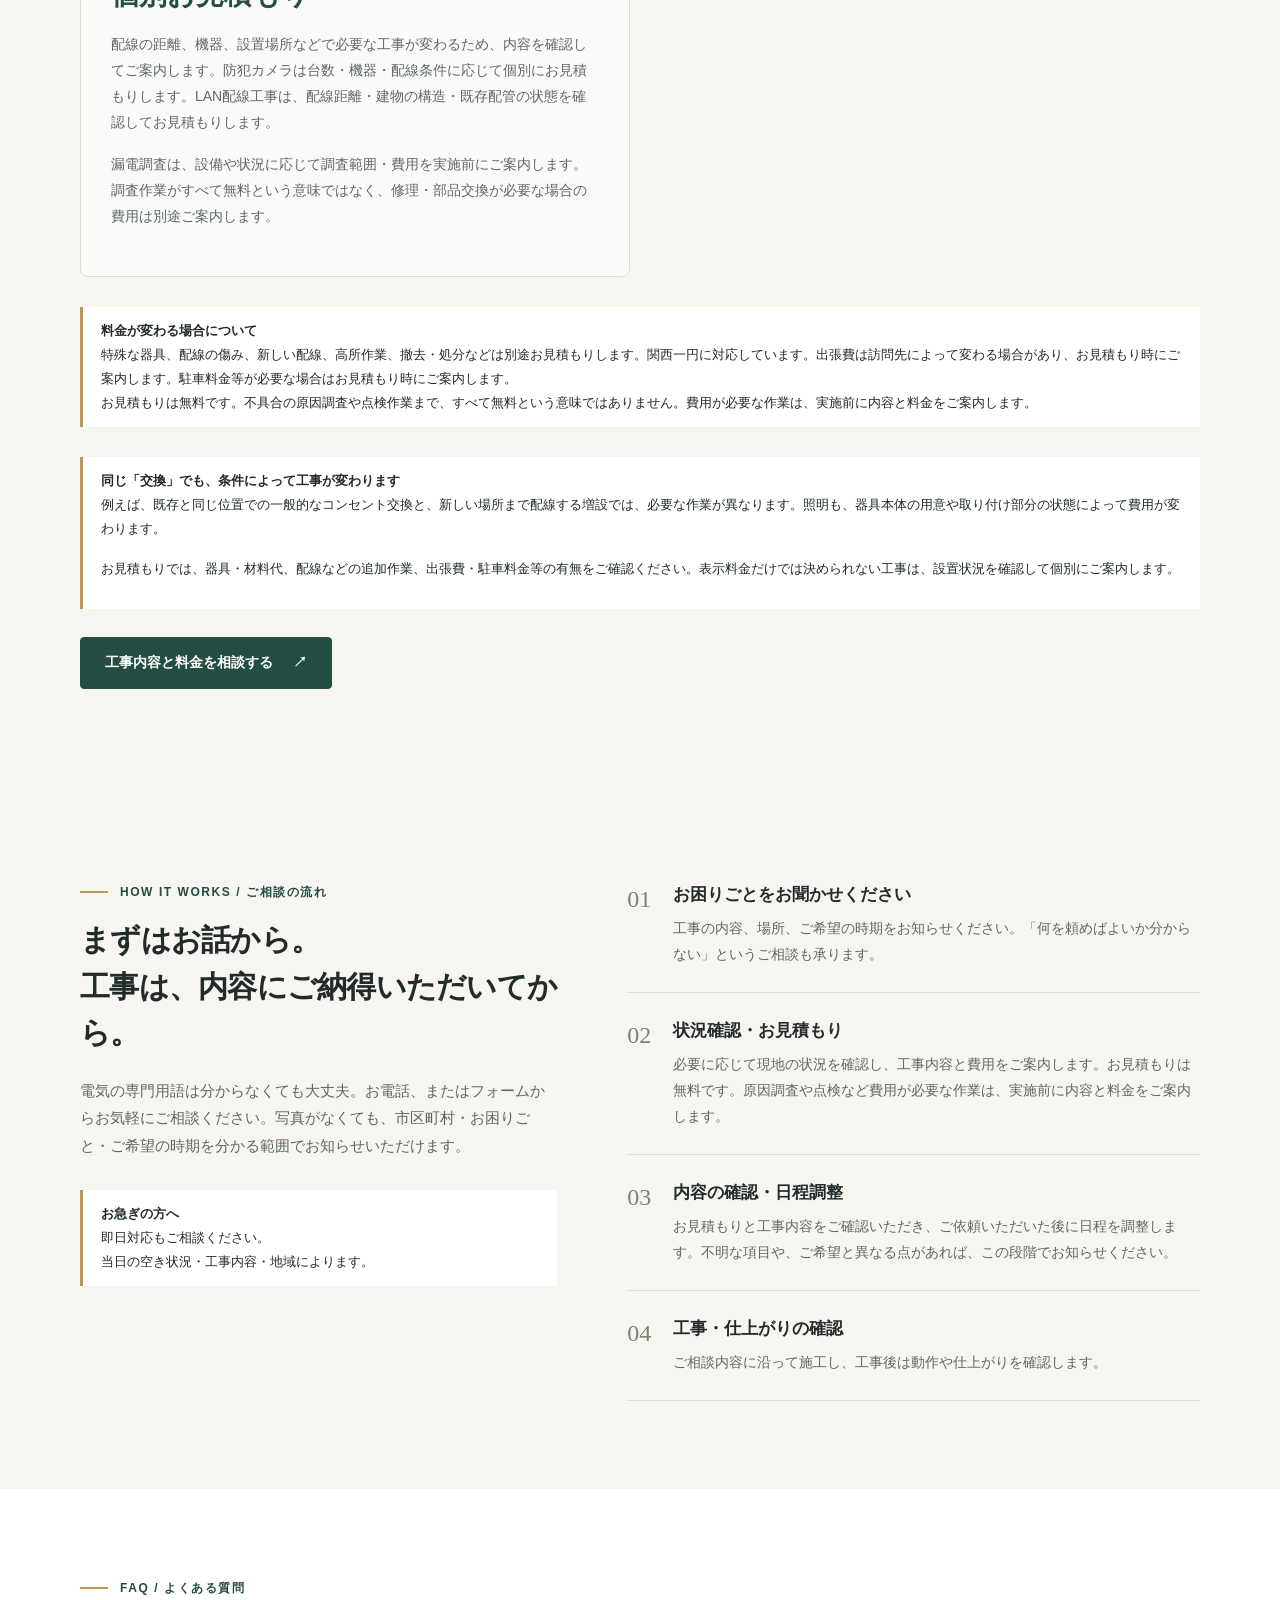
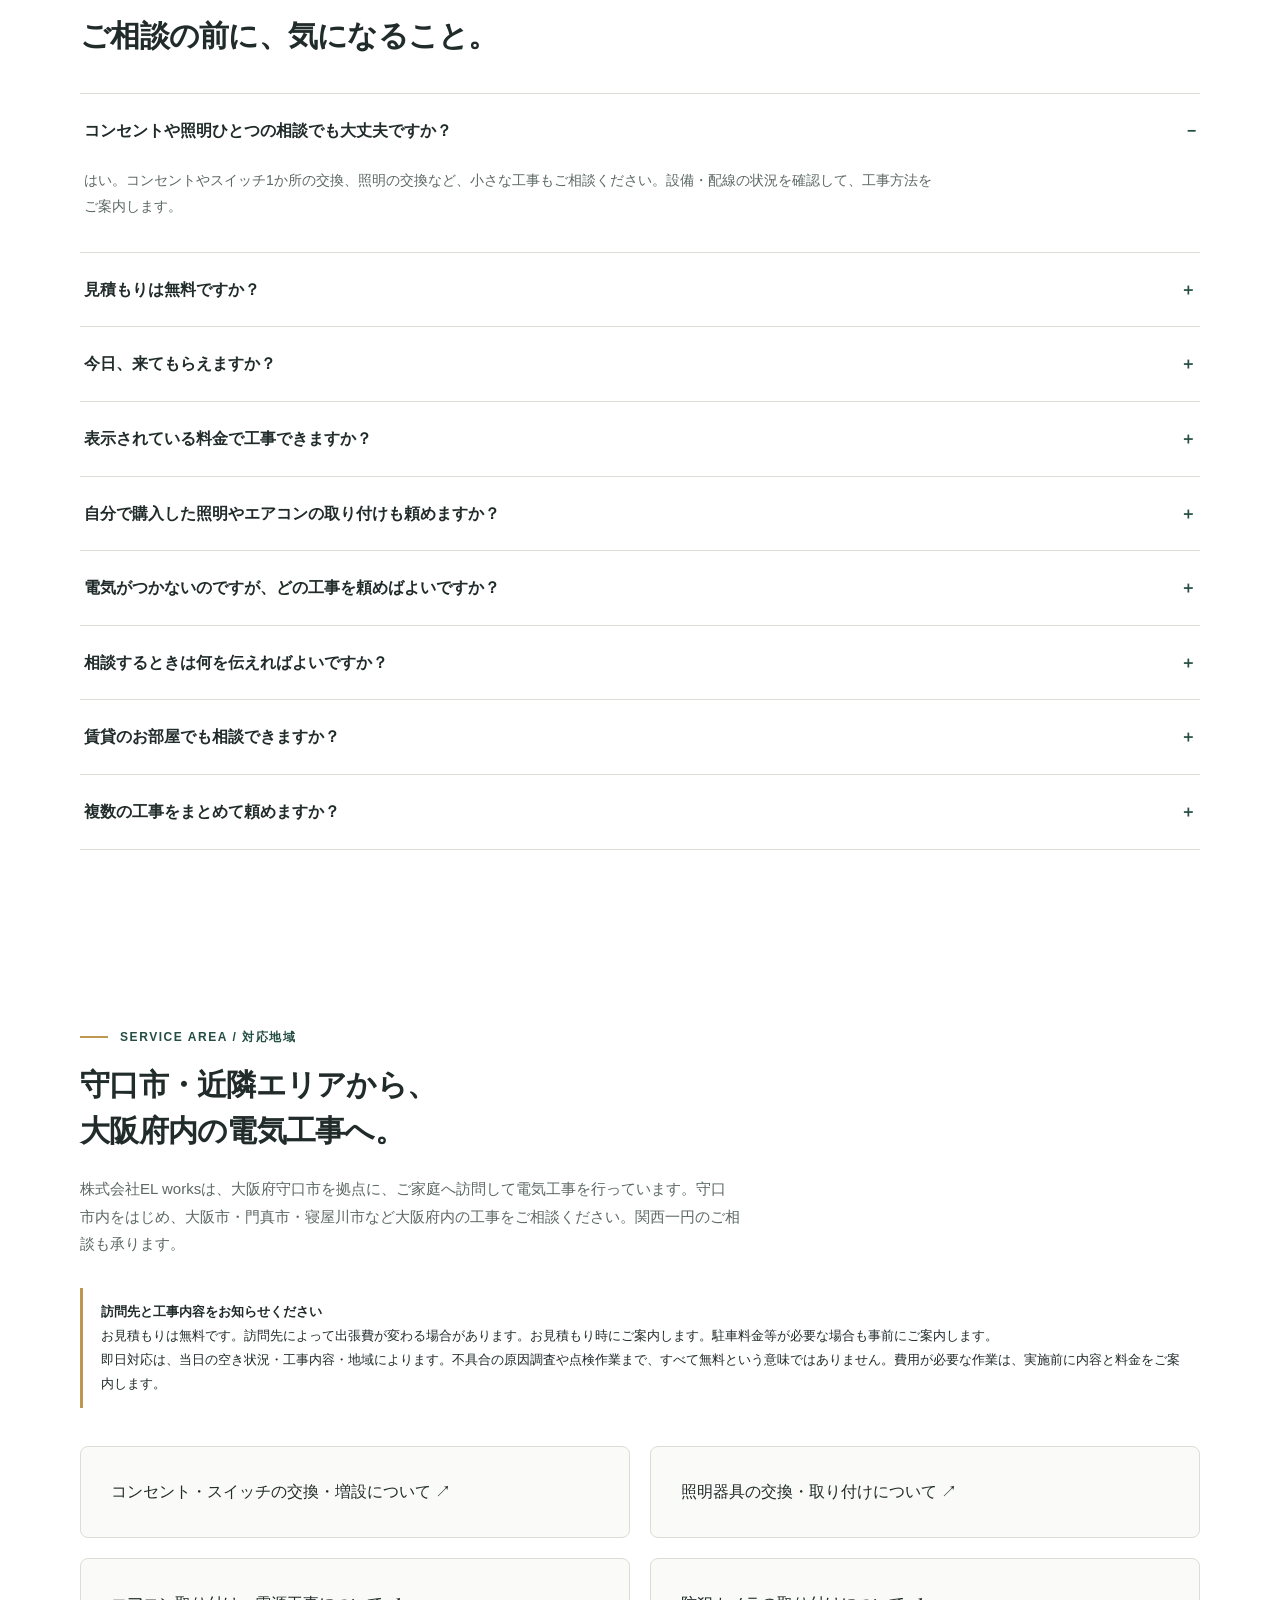
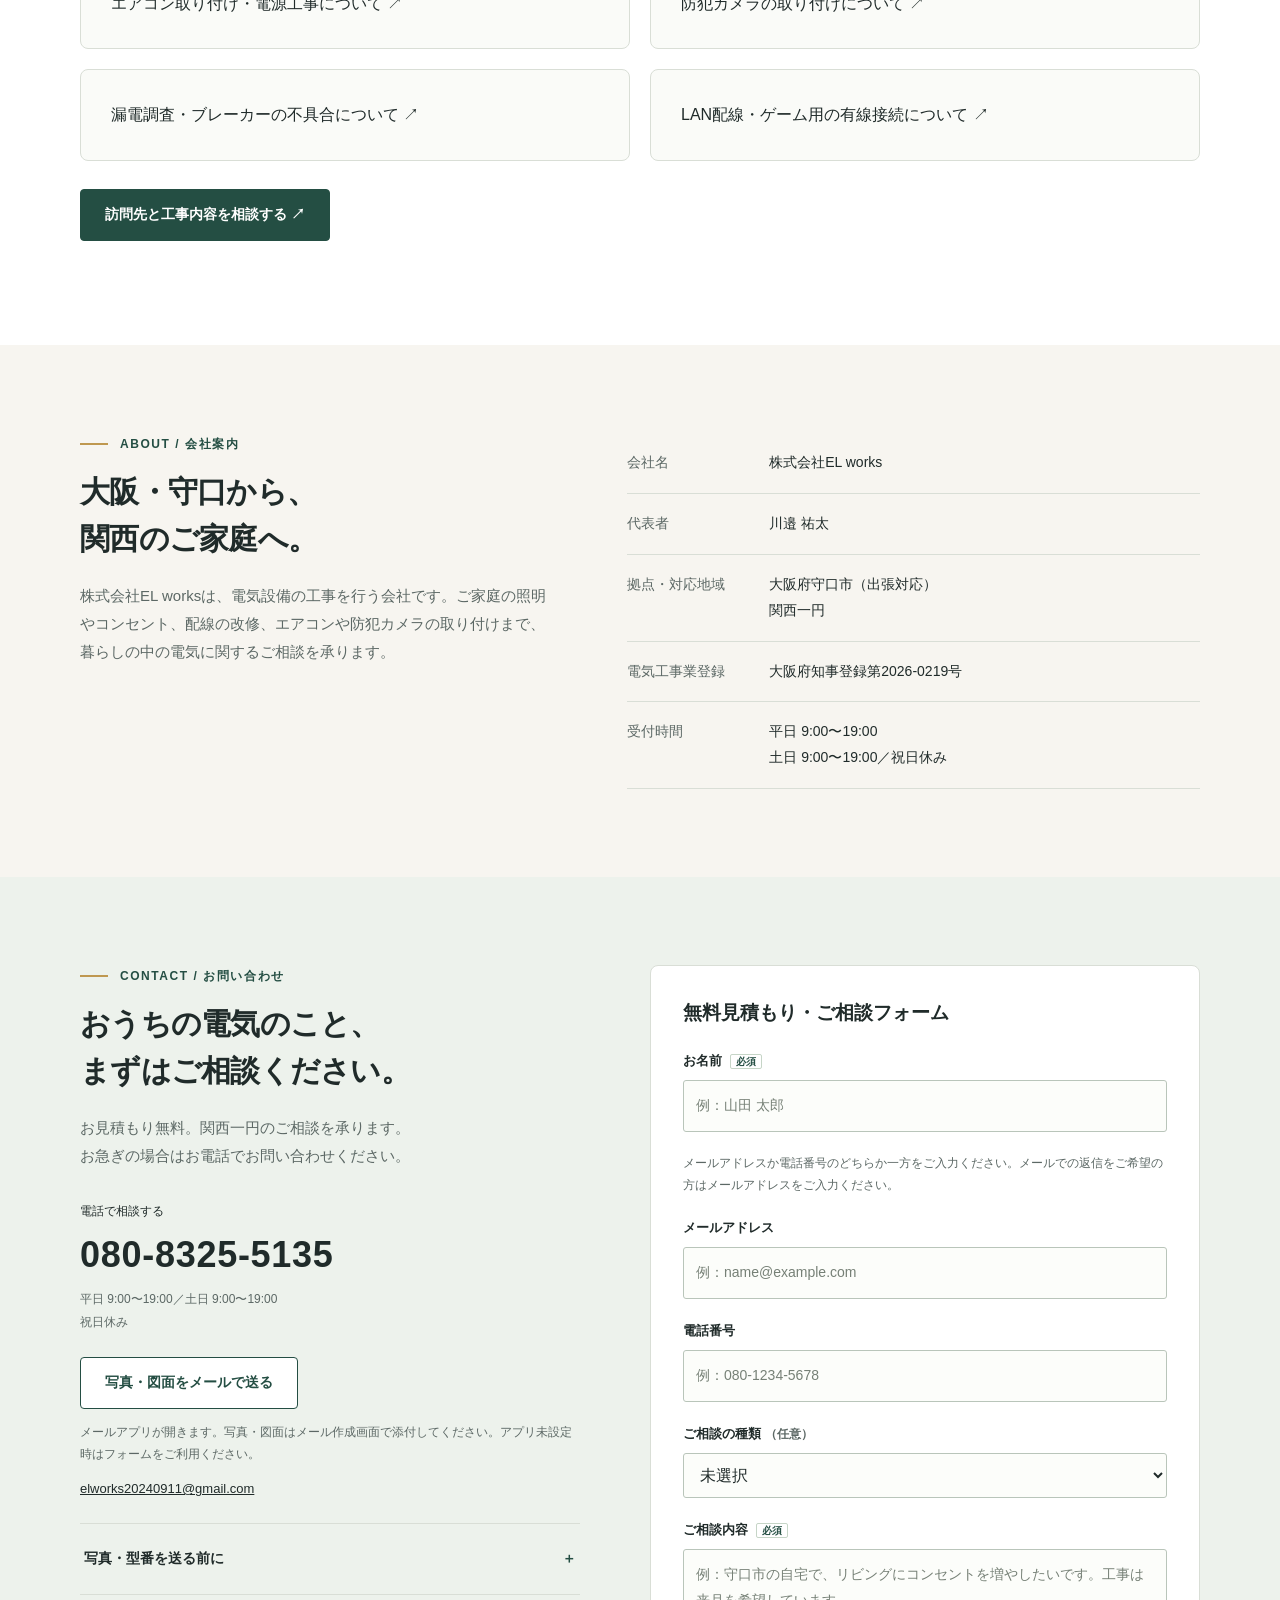
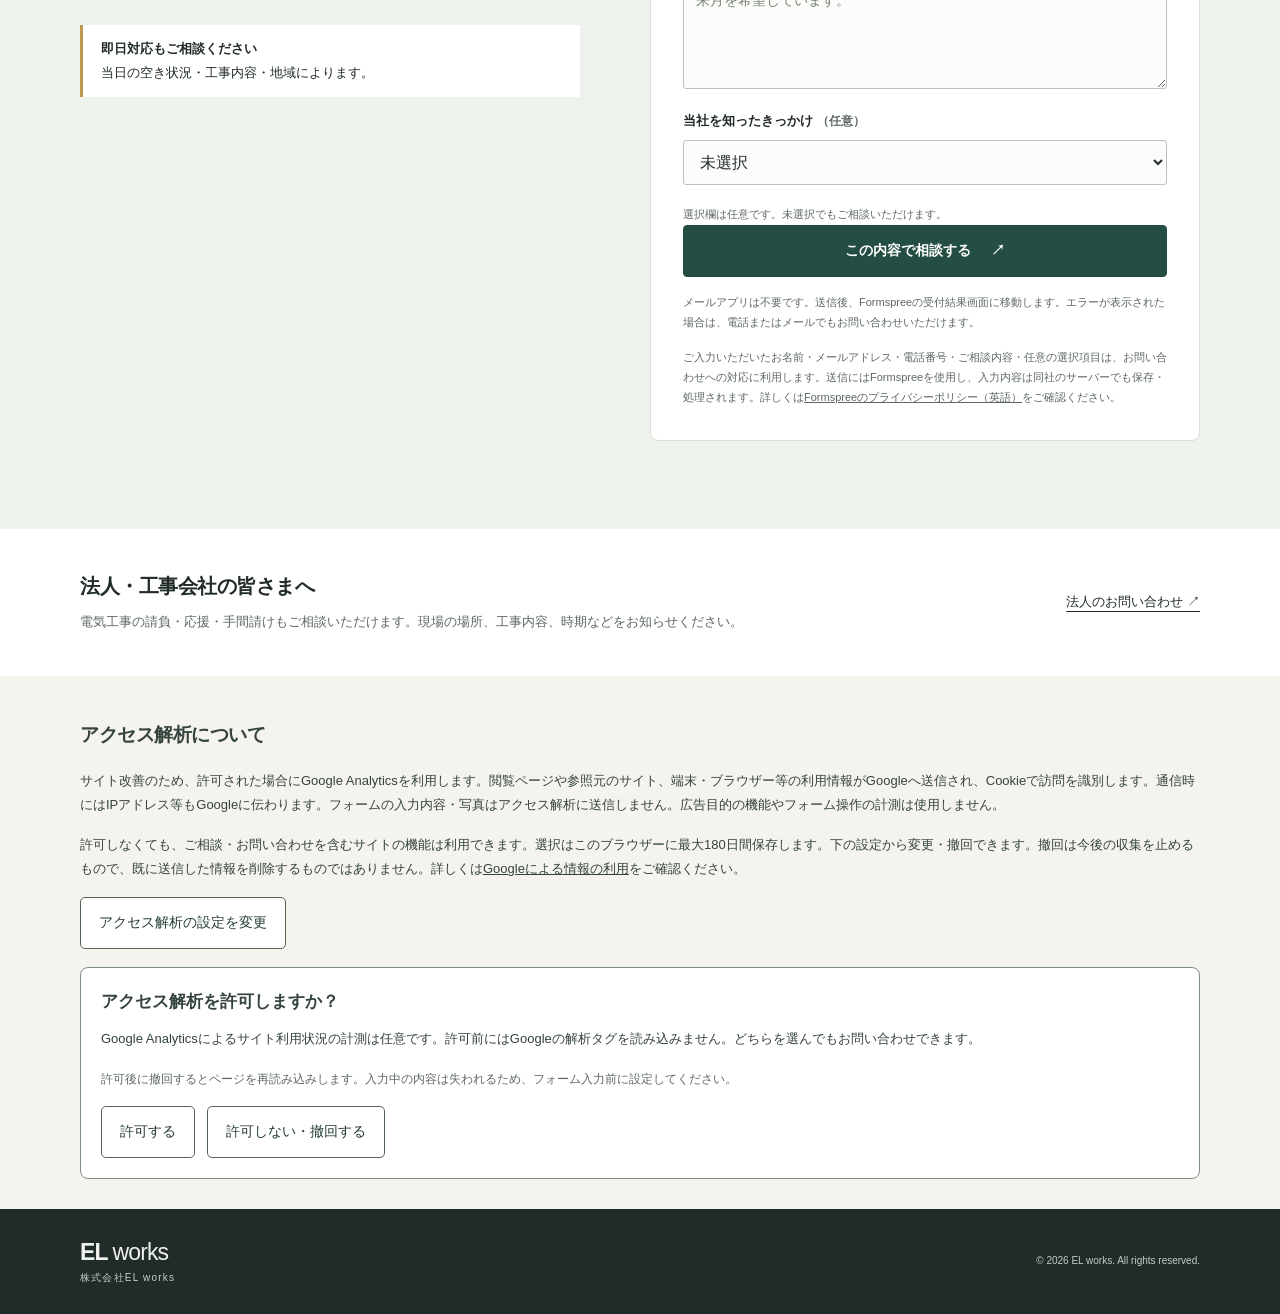
==== commit 55450d1c: "Cover all services with clearly illustrative consultation examples" ====
--- a/index.html
+++ b/index.html
@@ -54,6 +54,10 @@
 <article class="service"><h3>「部屋の照明がつかない」</h3><p>一つの照明だけか、ほかの部屋も使えないか、いつから起きているかをお知らせください。照明器具・電球・配線など原因はさまざまで、症状だけで交換が必要とは判断できません。</p><p>型番は安全に見える範囲だけで大丈夫です。確認や撮影のために脚立へ上ったり、器具を分解したりする必要はありません。</p><p><a class="text-link service-detail-link" href="services/lighting/">照明の交換・取り付けのご相談 ↗</a></p></article>
 <article class="service"><h3>「使いたい場所にコンセントがない」</h3><p>使いたい機器と設置したい場所をお聞かせください。配線経路・回路の容量・壁の状況によって、工事方法と費用が変わります。賃貸の場合は、設備変更に貸主様や管理会社様の承諾が必要になることがあります。</p><p><a class="text-link service-detail-link" href="services/outlet-switch/">コンセント増設・配線のご相談 ↗</a></p></article>
 <article class="service"><h3>「別の部屋でゲームを有線接続したい」</h3><p>ルーターの場所、つなぎたいPC・ゲーム機、使いたい部屋をお知らせください。配線距離や既存配管を確認し、LANケーブルの通し方と費用をご案内します。通信速度やゲームの遅延改善を保証するものではありません。</p><p><a class="text-link service-detail-link" href="services/lan-wiring/">LAN配線・有線接続のご相談 ↗</a></p></article>
+<article class="service"><h3>「購入したエアコンを取り付けたい」</h3><p>メーカー・型番と台数、室内機・室外機を置きたい場所をお知らせください。購入前や、電源・配管の条件が分からない段階でもご相談いただけます。</p><p>設置場所・配管経路・電源設備を確認し、対応可否と必要な工事を個別にご案内します。確認のために配管や電源の接続をご自身で外す必要はありません。</p><p><a class="text-link service-detail-link" href="services/air-conditioner/">エアコン取り付け・電源工事のご相談 ↗</a></p></article>
+<article class="service"><h3>「玄関や駐車スペースに防犯カメラを付けたい」</h3><p>確認したい場所、おおよその台数、機器の型番や購入予定をお聞かせください。機器が未定でも、まずはご希望をご相談いただけます。</p><p>設置位置・配線・電源を確認し、近隣のプライバシーにも配慮して撮影範囲を検討します。スマートフォンでの確認や録画設定、月額サービスなどは、取り付け工事と分けて条件を確認します。</p><p><a class="text-link service-detail-link" href="services/security-camera/">防犯カメラ取り付けのご相談 ↗</a></p></article>
+<article class="service"><h3>「ブレーカーが落ちる」「一部の部屋だけ電気が使えない」</h3><p>いつから、どの場所で、何を使っていたときに起きたか、すでに分かっている状況だけで大丈夫です。ブレーカーが落ちても、原因が漏電とは限りません。</p><p>繰り返しブレーカーを入れ直したり、分電盤のカバーを開けたりしないでください。危険な箇所の確認・撮影は不要です。必要な調査範囲と費用をご案内し、修理・交換が必要な場合は別途ご説明します。</p><p><a class="text-link service-detail-link" href="services/leakage-inspection/">漏電調査・電気の不具合のご相談 ↗</a></p></article>
+<article class="service"><h3>「スイッチを押しても照明がつかない」「古いスイッチを替えたい」</h3><p>どの部屋のスイッチか、いつから起きているか、交換したい箇所数などをお知らせください。照明や配線が原因の場合もあり、スイッチ交換だけで直るとは限りません。</p><p>器具や配線の状態を確認して必要な対応をご案内します。破損部分には触れず、カバーを外したり内部を確認したりしないでください。</p><p><a class="text-link service-detail-link" href="services/outlet-switch/">スイッチ交換・コンセント工事のご相談 ↗</a></p></article>
 </div><p class="small">安全の参考情報：<a href="https://www.nite.go.jp/jiko/chuikanki/press/2024fy/prs241128.html">NITEの配線器具の安全情報</a></p><div class="actions"><a class="button" href="#contact">お困りごとを相談する ↗</a></div></div></section>
 <section id="pricing" class="section soft"><div class="wrap"><div class="eyebrow">PRICING / 料金の目安</div><h2>ご依頼前に、料金と条件をご案内。</h2><p class="section-intro">表示料金は税込です。守口市内・近隣エリアの料金目安です。訪問先によって出張費が変わる場合があります。お見積もり時にご案内します。設備の状態や工事内容を確認し、お見積もりにご納得いただいてから施工します。</p><div class="service-grid">
 <article class="service"><h3>一般的なスイッチ・コンセントの交換</h3><p class="price-value">1か所 6,600円〜<span>（税込・一般的な器具・材料代込み）</span></p><p>スイッチまたはコンセントのいずれか1か所を、既存と同じ位置で交換する場合。既存配線が正常で、一般的な交換器具を使用する工事が対象です。</p><p>2か所以上の交換も承ります。同日・同じ場所でまとめて交換する場合は、箇所数や器具に応じてお見積もりします。</p><p class="examples">含まれるもの：一般的な交換器具・材料、交換作業、出張費（訪問先によって変わる場合があります。お見積もり時にご案内します）</p></article>
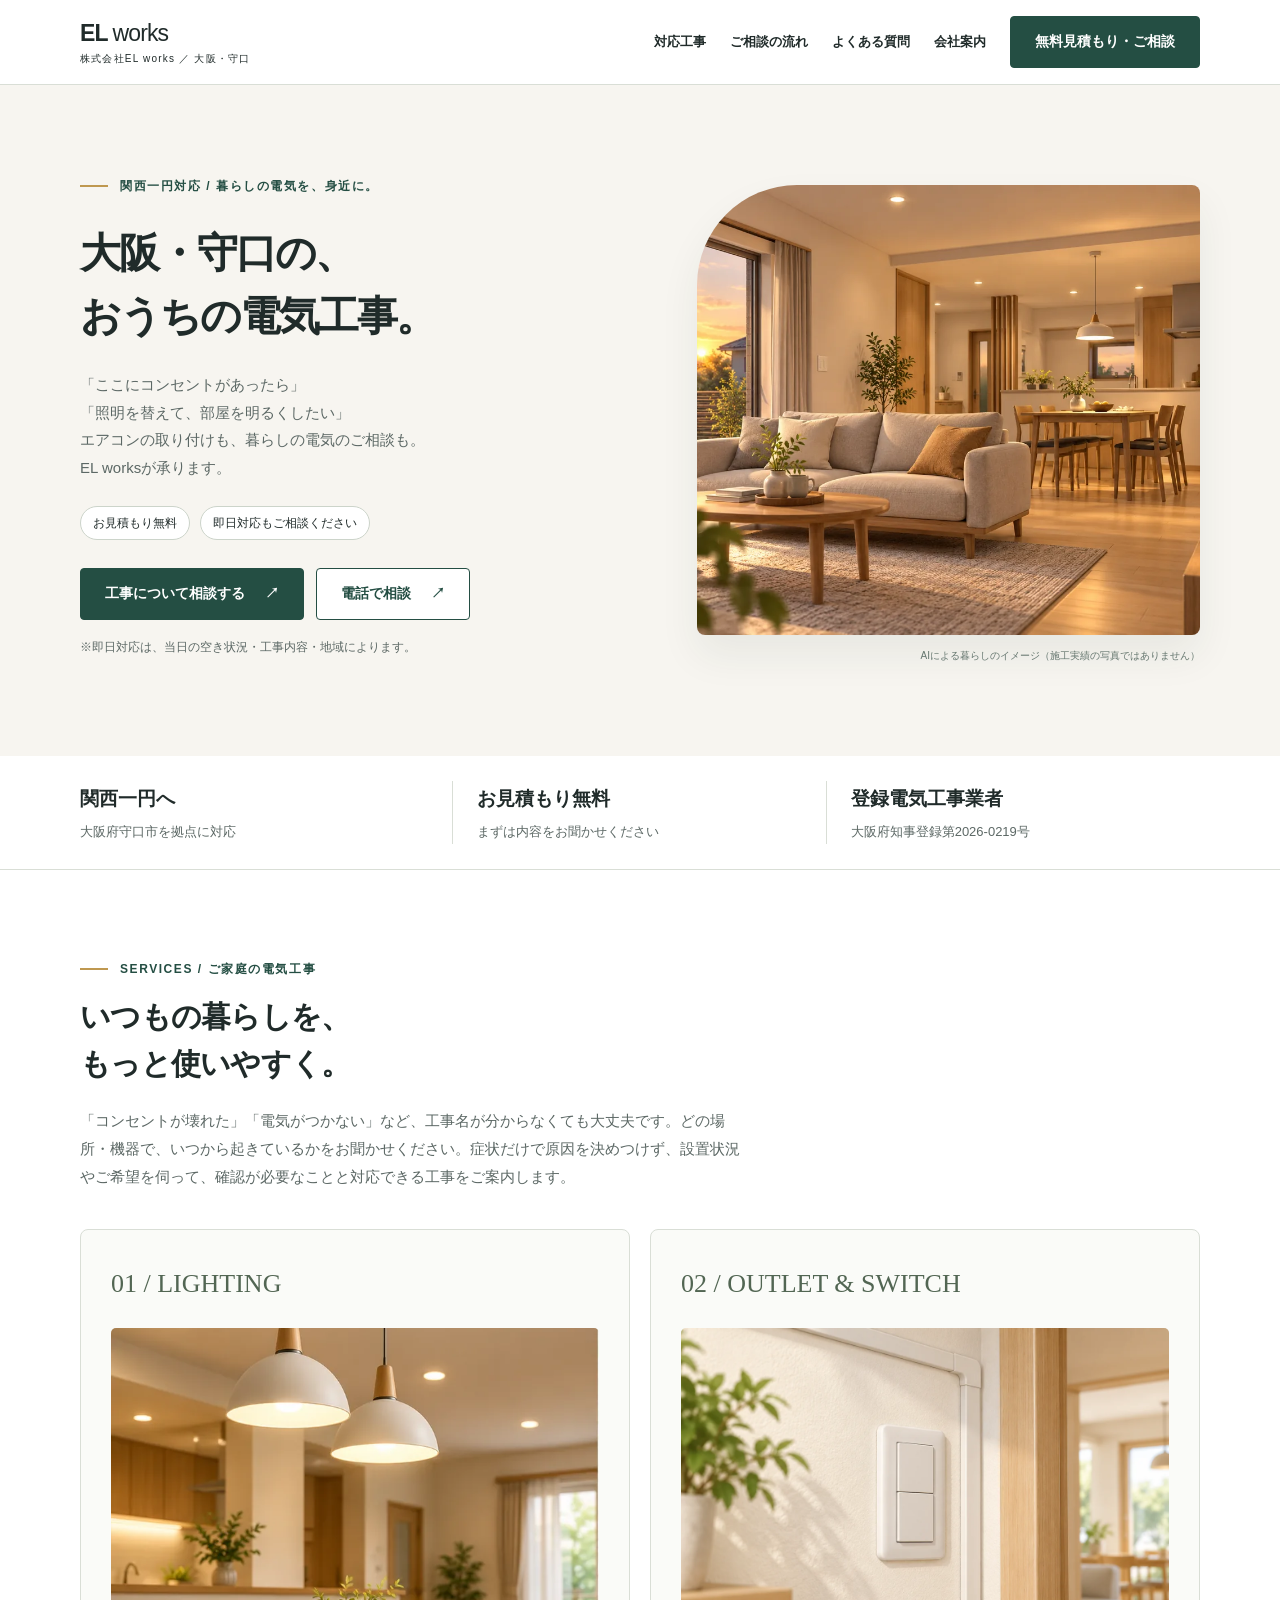
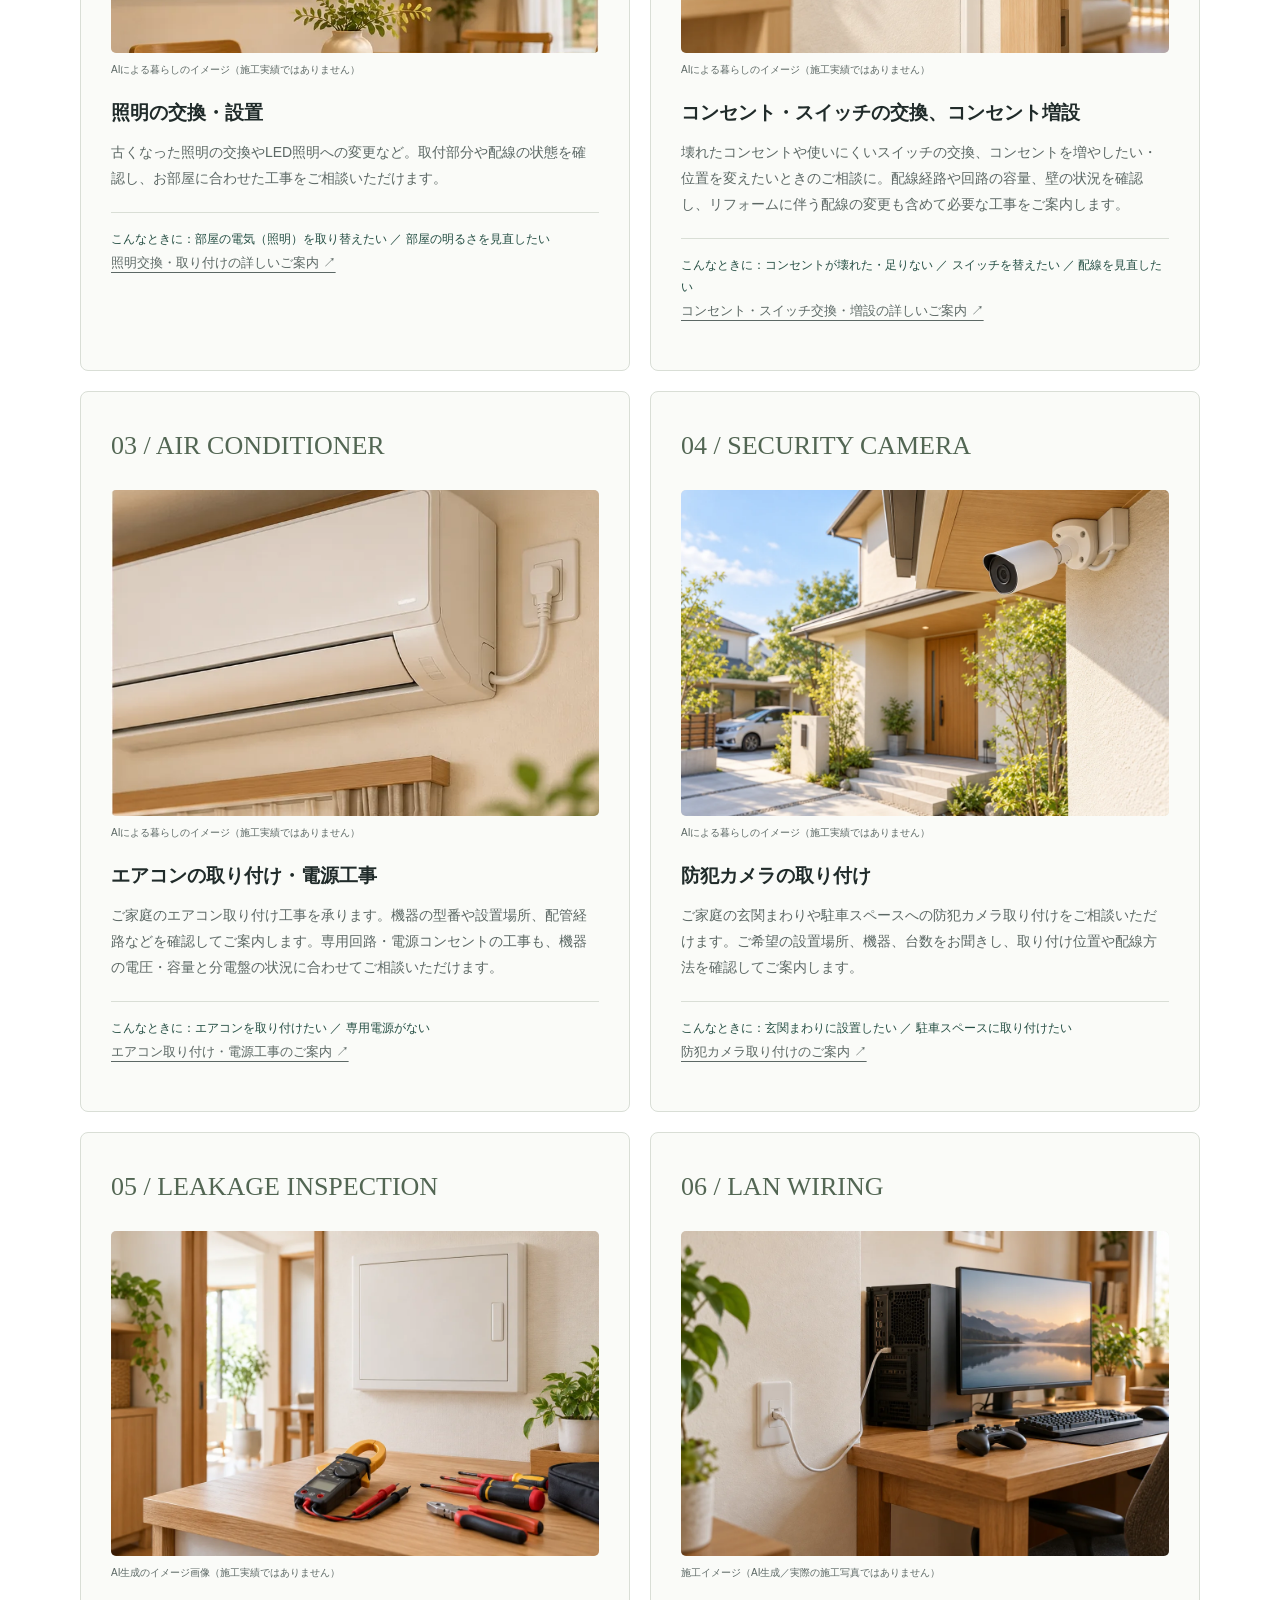
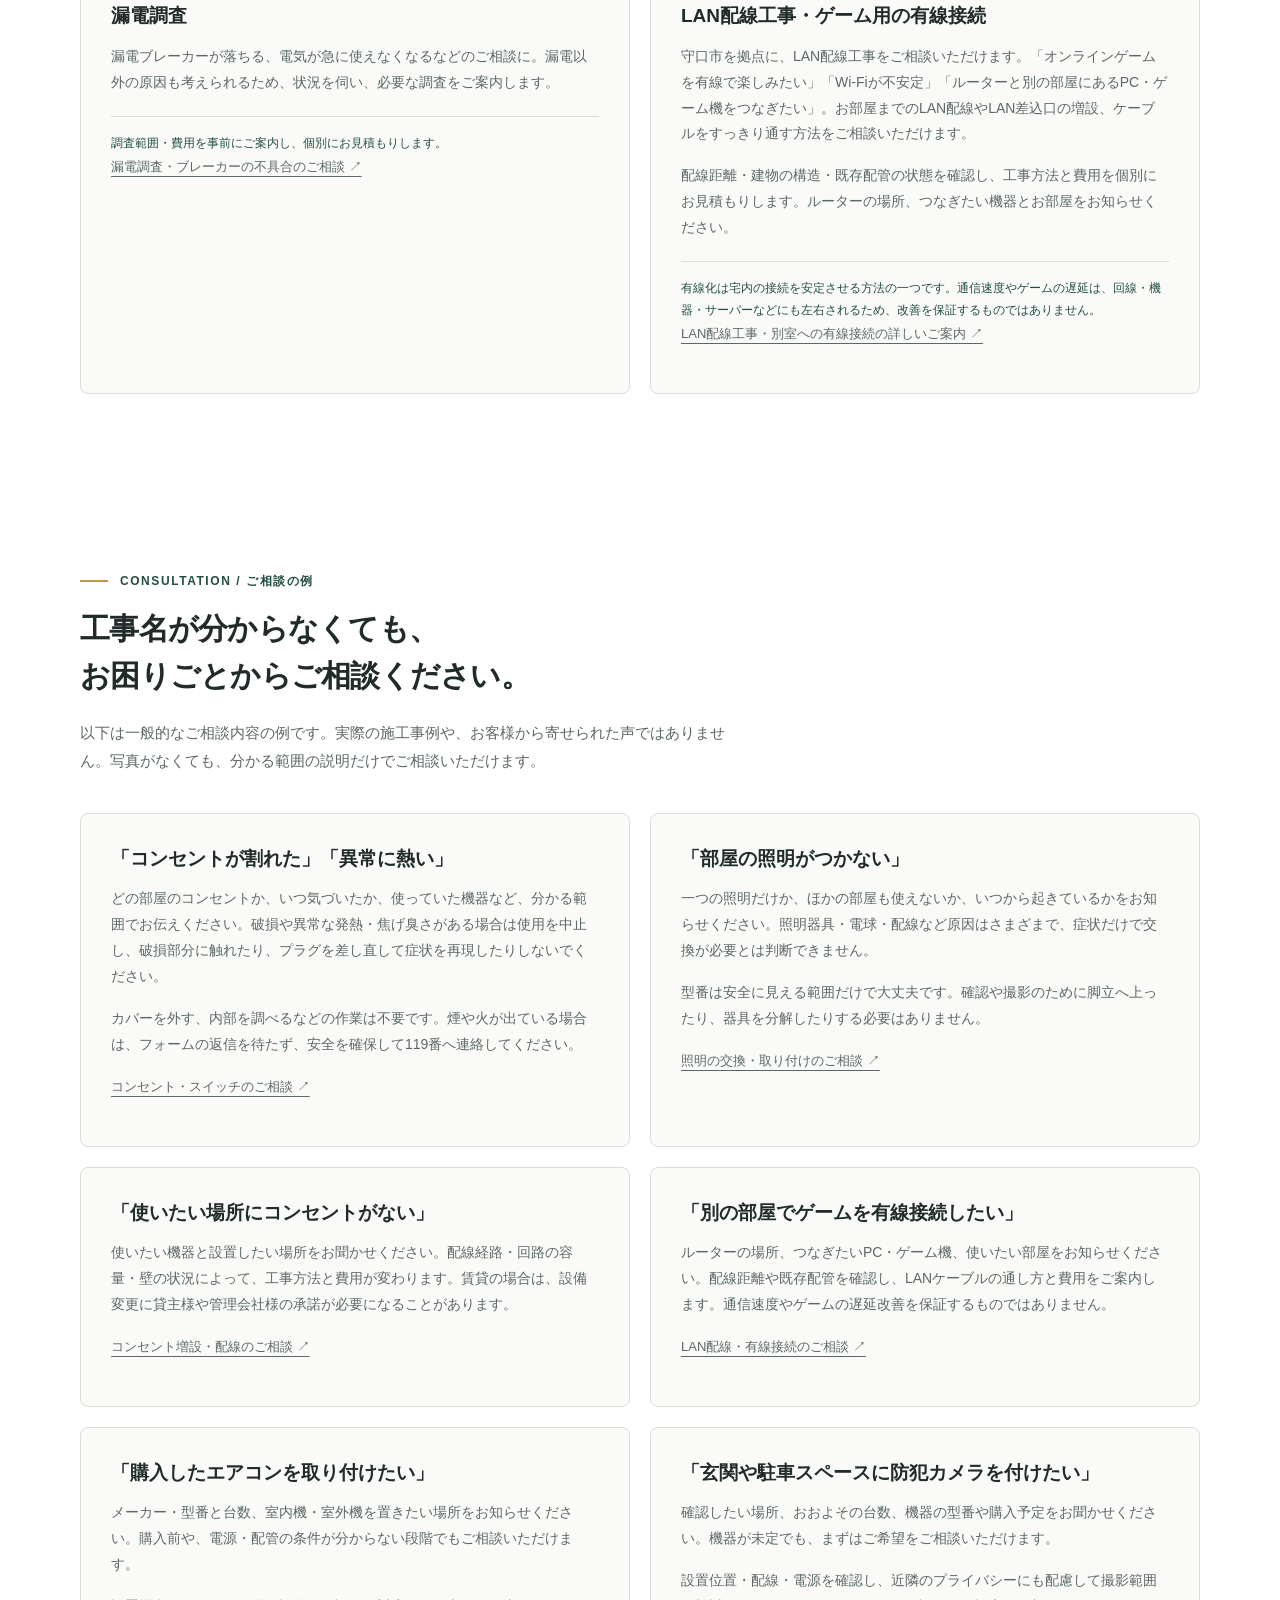
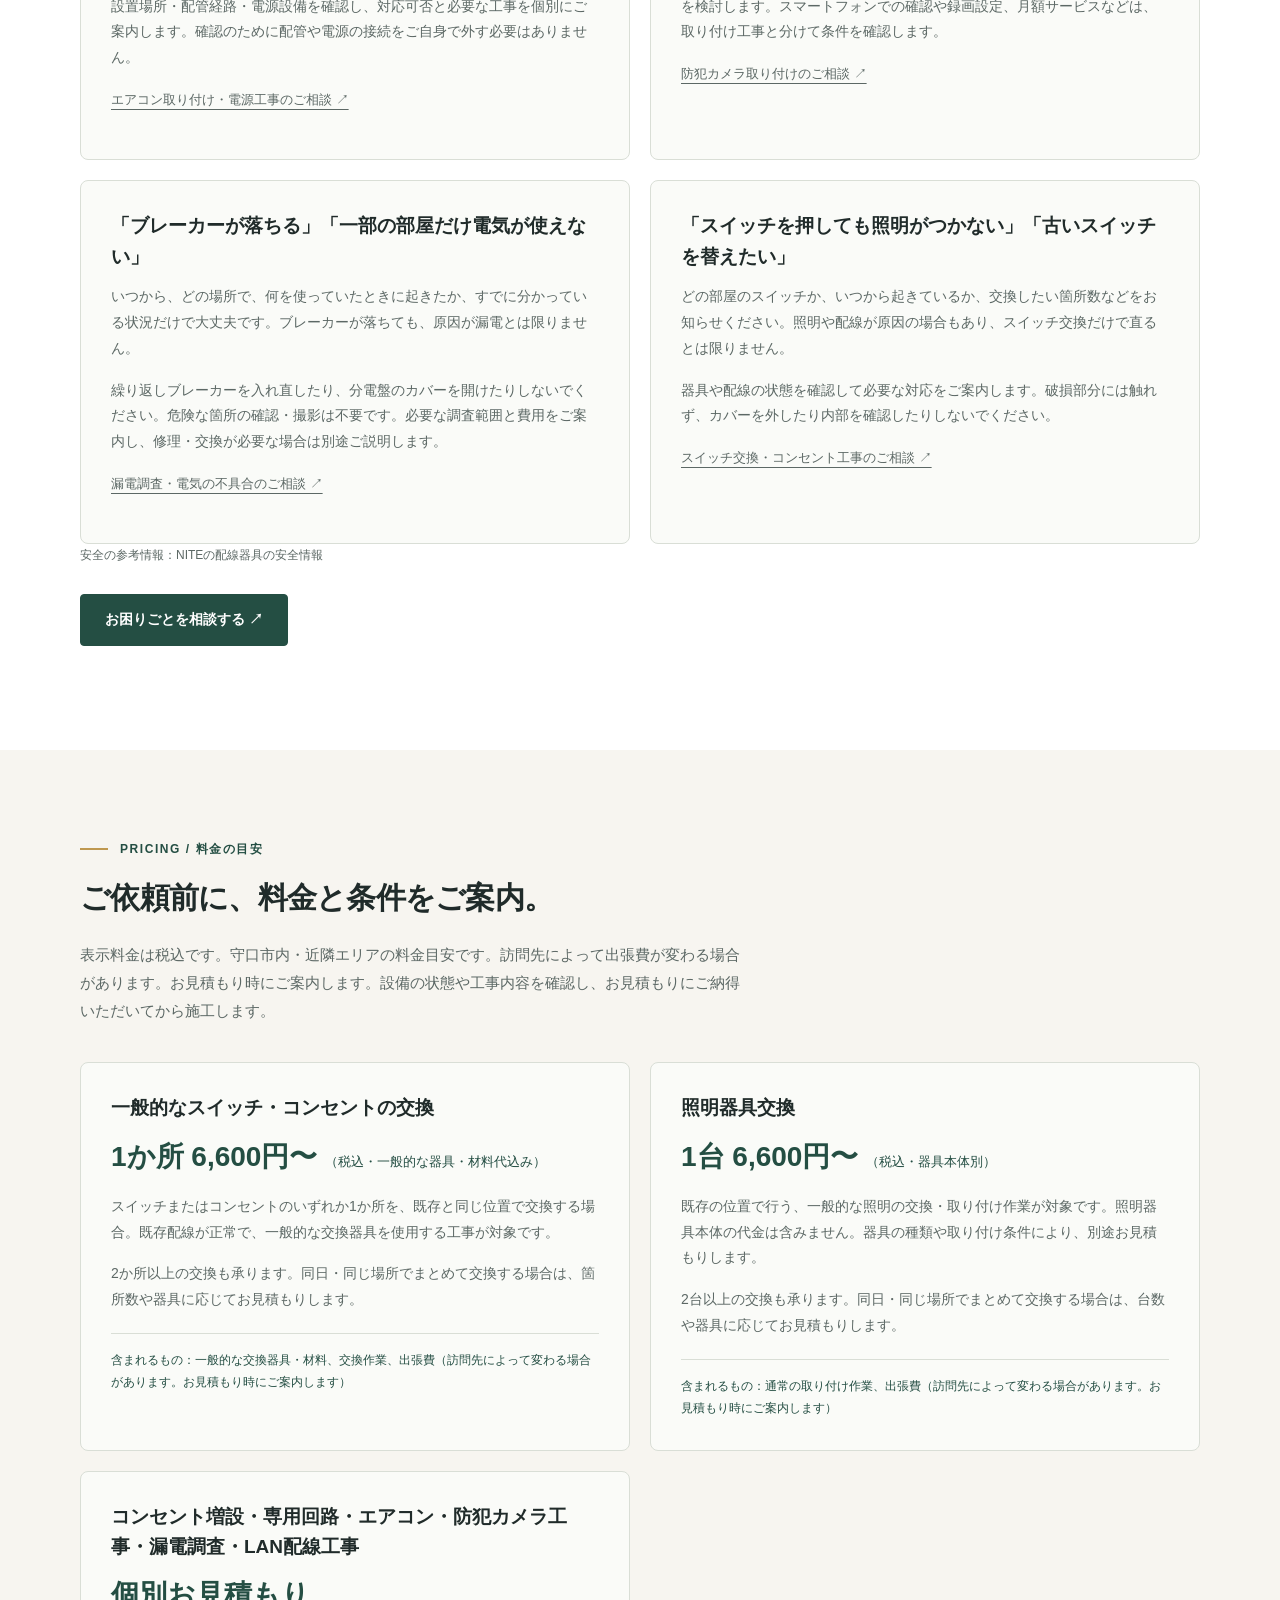
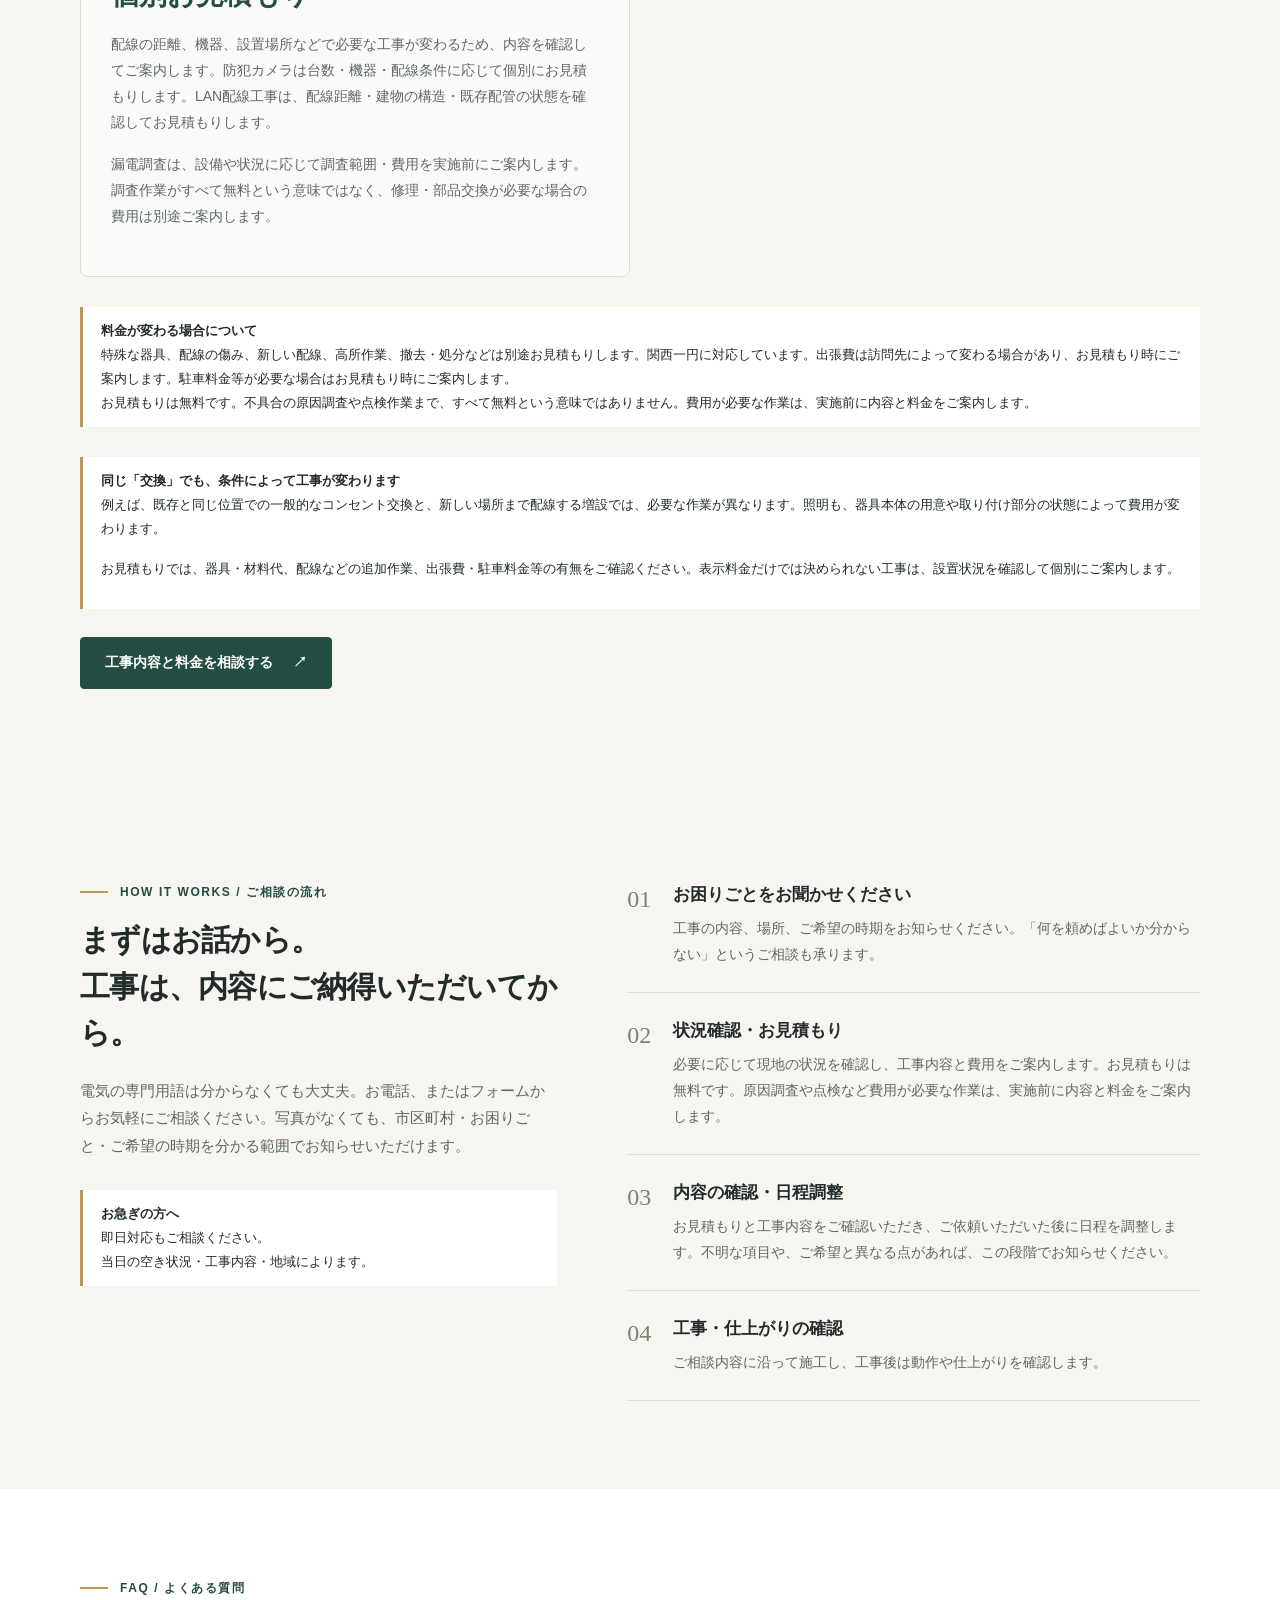
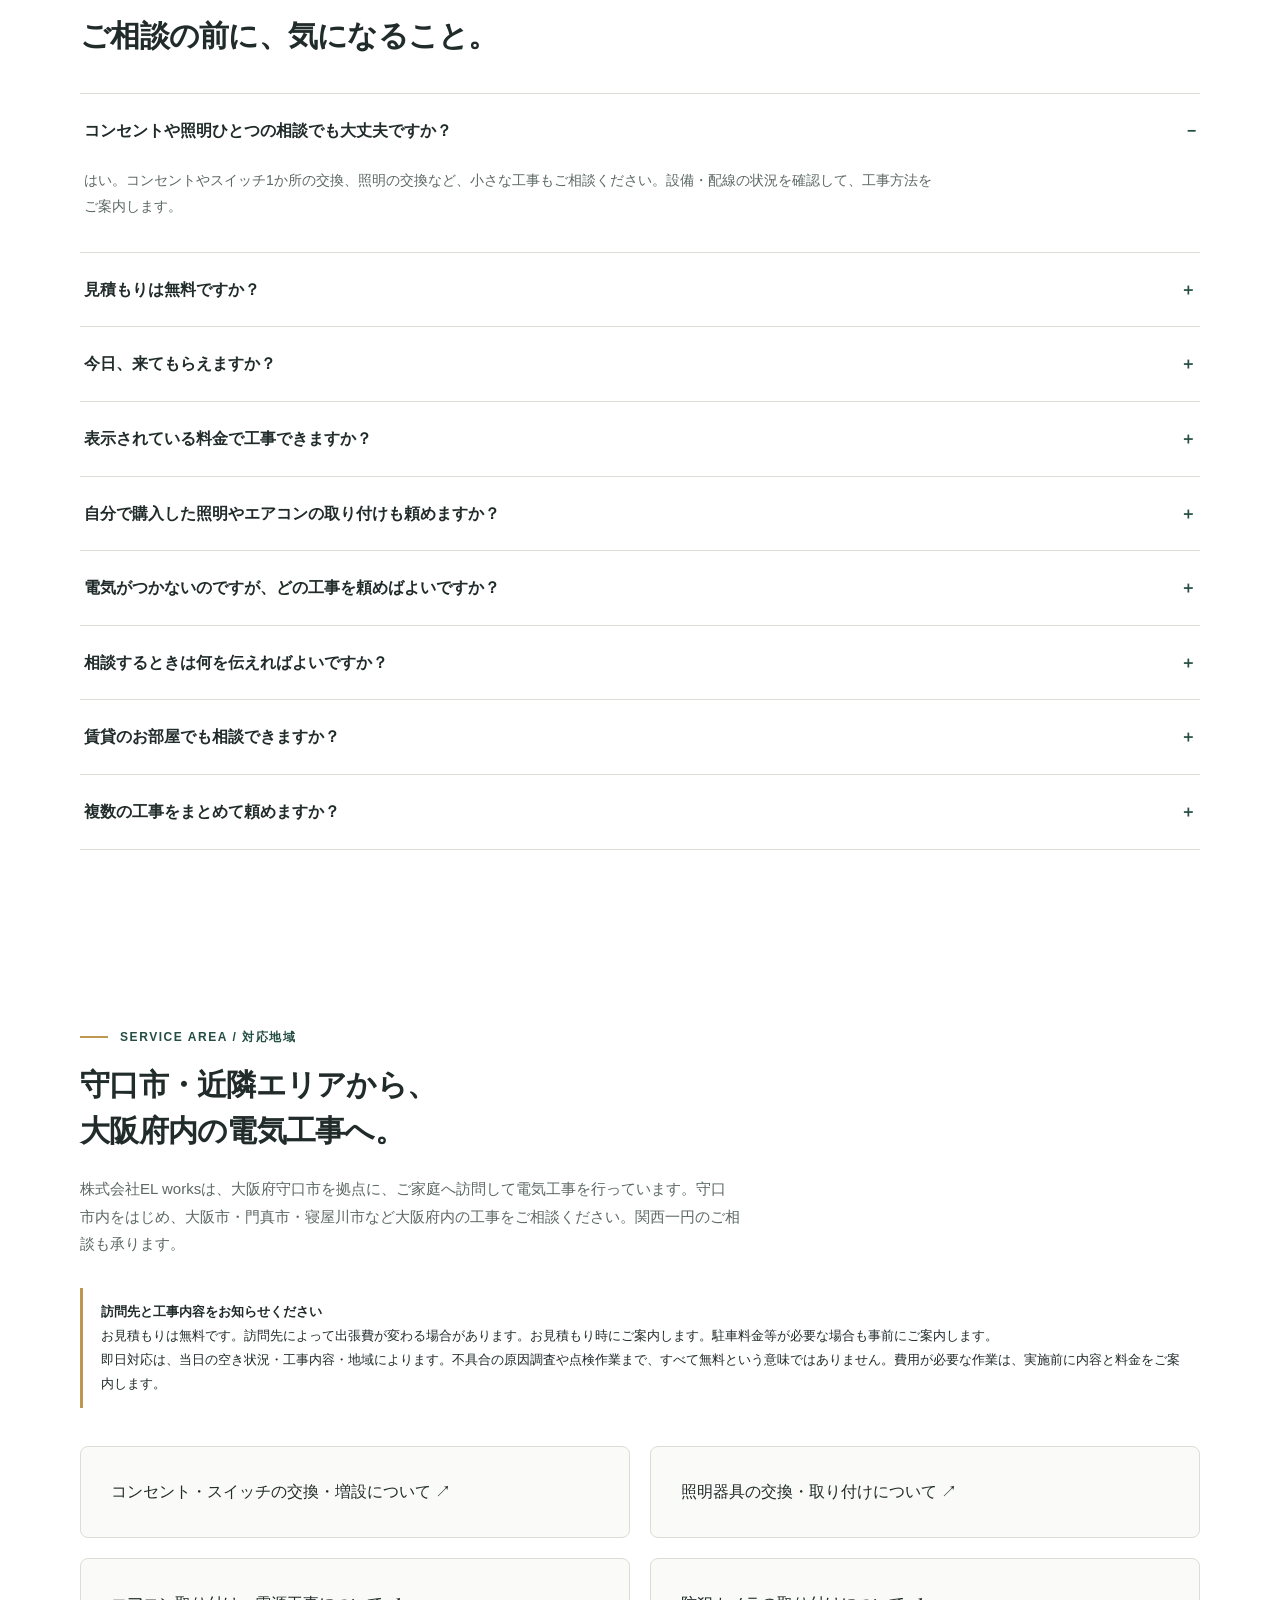
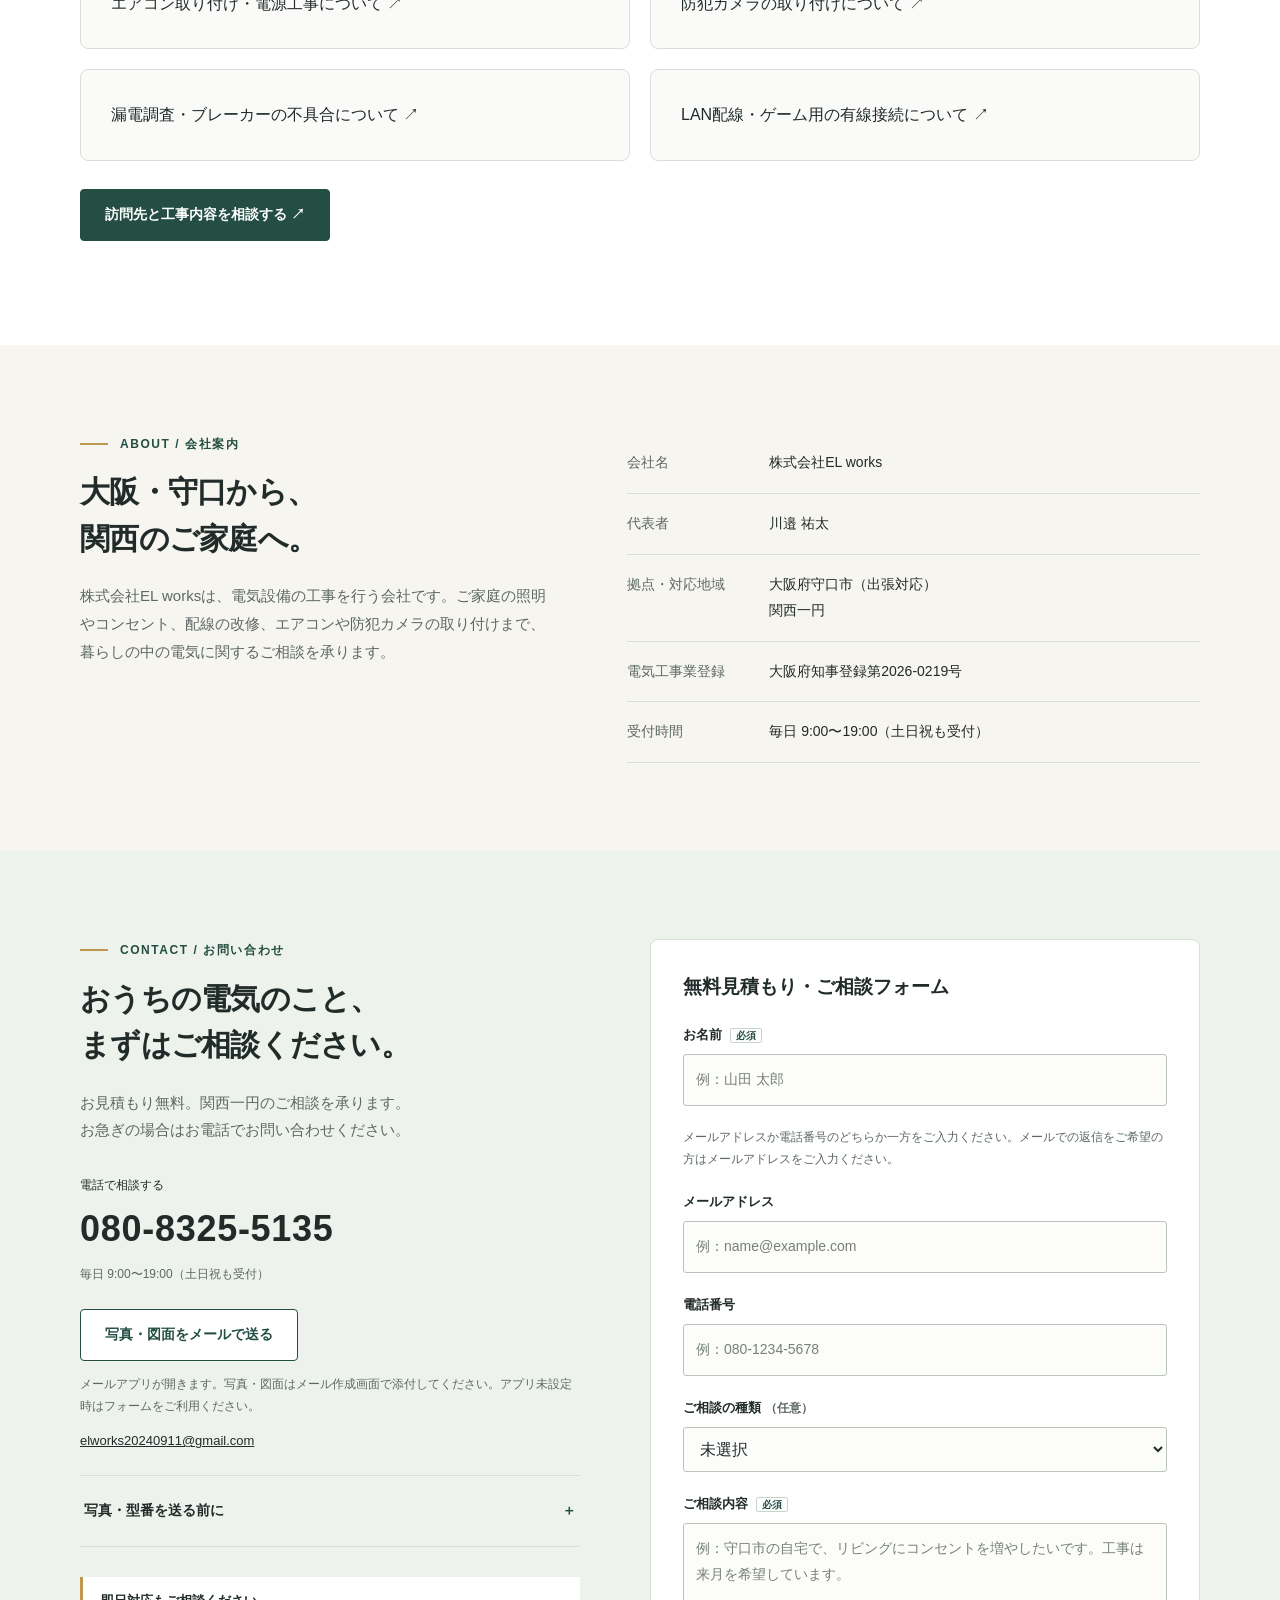
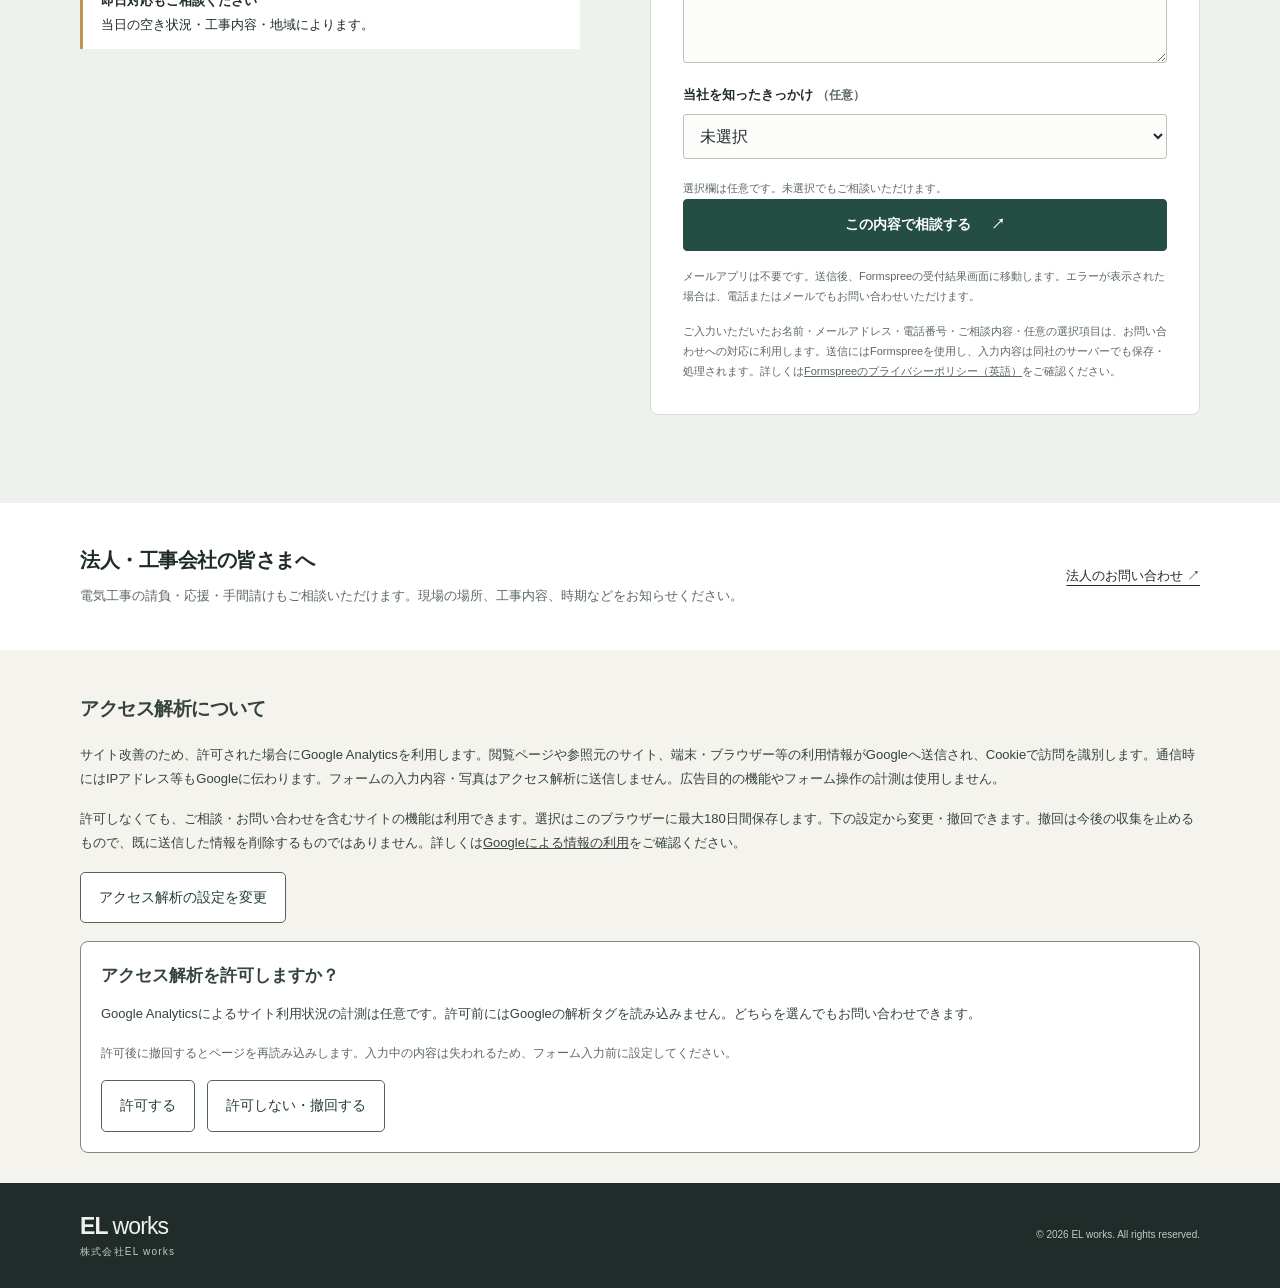
==== commit dc0f4d3b: "Align website hours with Google Maps: daily 09:00–19:00 including holidays" ====
--- a/index.html
+++ b/index.html
@@ -29,7 +29,7 @@
 .service-detail-link{white-space:normal;overflow-wrap:anywhere;display:inline-block;max-width:100%}
 select{display:block;width:100%;min-width:0;max-width:100%;border:1px solid #b9c5ba;background:#fcfdfa;border-radius:3px;padding:12px;font:inherit;font-size:16px;color:var(--ink)}select:focus-visible{outline:3px solid #b1812b;outline-offset:4px}.photo-guide{margin-top:20px}.photo-guide summary{font-size:14px}.photo-guide p{font-size:12px}
 </style>
-<script type="application/ld+json">{"@context": "https://schema.org", "@type": "Electrician", "name": "株式会社EL works", "@id": "https://elworks20240911-design.github.io/moriguchi-denki/#business", "description": "大阪府守口市を拠点に関西一円へ対応。ご家庭の照明・コンセント・スイッチの交換、配線、エアコン取り付け、防犯カメラ工事、漏電調査のご相談を承ります。", "telephone": "080-8325-5135", "email": "elworks20240911@gmail.com", "address": {"@type": "PostalAddress", "addressLocality": "守口市", "addressRegion": "大阪府", "addressCountry": "JP"}, "additionalProperty": {"@type": "PropertyValue", "name": "電気工事業登録", "value": "大阪府知事登録第2026-0219号"}, "areaServed": ["大阪府", "関西一円"], "openingHoursSpecification": [{"@type": "OpeningHoursSpecification", "dayOfWeek": ["Monday", "Tuesday", "Wednesday", "Thursday", "Friday"], "opens": "09:00", "closes": "19:00"}, {"@type": "OpeningHoursSpecification", "dayOfWeek": ["Saturday", "Sunday"], "opens": "09:00", "closes": "19:00"}], "founder": {"@type": "Person", "name": "川邉 祐太"}, "url": "https://elworks20240911-design.github.io/moriguchi-denki/"}</script><script type="application/ld+json">{"@context":"https://schema.org","@type":"WebSite","@id":"https://elworks20240911-design.github.io/moriguchi-denki/#website","url":"https://elworks20240911-design.github.io/moriguchi-denki/","name":"株式会社EL works","inLanguage":"ja-JP","alternateName":["ELworks","EL works"]}</script><link rel="stylesheet" href="assets/analytics-consent.css">
+<script type="application/ld+json">{"@context": "https://schema.org", "@type": "Electrician", "name": "株式会社EL works", "@id": "https://elworks20240911-design.github.io/moriguchi-denki/#business", "description": "大阪府守口市を拠点に関西一円へ対応。ご家庭の照明・コンセント・スイッチの交換、配線、エアコン取り付け、防犯カメラ工事、漏電調査のご相談を承ります。", "telephone": "080-8325-5135", "email": "elworks20240911@gmail.com", "address": {"@type": "PostalAddress", "addressLocality": "守口市", "addressRegion": "大阪府", "addressCountry": "JP"}, "additionalProperty": {"@type": "PropertyValue", "name": "電気工事業登録", "value": "大阪府知事登録第2026-0219号"}, "areaServed": ["大阪府", "関西一円"], "openingHoursSpecification": [{"@type": "OpeningHoursSpecification", "dayOfWeek": ["Monday", "Tuesday", "Wednesday", "Thursday", "Friday"], "opens": "09:00", "closes": "19:00"}, {"@type": "OpeningHoursSpecification", "dayOfWeek": ["Saturday", "Sunday", "PublicHolidays"], "opens": "09:00", "closes": "19:00"}], "founder": {"@type": "Person", "name": "川邉 祐太"}, "url": "https://elworks20240911-design.github.io/moriguchi-denki/"}</script><script type="application/ld+json">{"@context":"https://schema.org","@type":"WebSite","@id":"https://elworks20240911-design.github.io/moriguchi-denki/#website","url":"https://elworks20240911-design.github.io/moriguchi-denki/","name":"株式会社EL works","inLanguage":"ja-JP","alternateName":["ELworks","EL works"]}</script><link rel="stylesheet" href="assets/analytics-consent.css">
 <meta name="referrer" content="no-referrer">
 <meta name="msvalidate.01" content="32E4589B191660965F420E7E03582970" />
 </head>
@@ -69,8 +69,8 @@
 <section id="flow" class="section soft"><div class="wrap split"><div><div class="eyebrow">HOW IT WORKS / ご相談の流れ</div><h2>まずはお話から。<br>工事は、内容にご納得いただいてから。</h2><p class="section-intro">電気の専門用語は分からなくても大丈夫。お電話、またはフォームからお気軽にご相談ください。写真がなくても、市区町村・お困りごと・ご希望の時期を分かる範囲でお知らせいただけます。</p><div class="note-box"><strong>お急ぎの方へ</strong><br>即日対応もご相談ください。<br>当日の空き状況・工事内容・地域によります。</div></div><div class="steps"><div class="step"><div><h3>お困りごとをお聞かせください</h3><p>工事の内容、場所、ご希望の時期をお知らせください。「何を頼めばよいか分からない」というご相談も承ります。</p></div></div><div class="step"><div><h3>状況確認・お見積もり</h3><p>必要に応じて現地の状況を確認し、工事内容と費用をご案内します。お見積もりは無料です。原因調査や点検など費用が必要な作業は、実施前に内容と料金をご案内します。</p></div></div><div class="step"><div><h3>内容の確認・日程調整</h3><p>お見積もりと工事内容をご確認いただき、ご依頼いただいた後に日程を調整します。不明な項目や、ご希望と異なる点があれば、この段階でお知らせください。</p></div></div><div class="step"><div><h3>工事・仕上がりの確認</h3><p>ご相談内容に沿って施工し、工事後は動作や仕上がりを確認します。</p></div></div></div></div></section>
 <section id="faq" class="section"><div class="wrap"><div class="eyebrow">FAQ / よくある質問</div><h2>ご相談の前に、気になること。</h2><div class="faq"><details open><summary>コンセントや照明ひとつの相談でも大丈夫ですか？</summary><p>はい。コンセントやスイッチ1か所の交換、照明の交換など、小さな工事もご相談ください。設備・配線の状況を確認して、工事方法をご案内します。</p></details><details><summary>見積もりは無料ですか？</summary><p>お見積もりは無料です。不具合の原因調査や点検作業まで、すべて無料という意味ではありません。費用が必要な作業は、実施前に内容と料金をご案内します。</p></details><details><summary>今日、来てもらえますか？</summary><p>即日対応もご相談ください。当日の空き状況・工事内容・地域によります。まずはお電話で場所とお困りごとをお知らせください。</p></details><details><summary>表示されている料金で工事できますか？</summary><p>料金の目安は、守口市内・近隣エリアで、既存配線が正常な一般的な同位置交換など、記載の条件に合う工事の場合です。照明器具本体は別途です。特殊な器具や配線工事、高所作業、撤去・処分などは別途お見積もりします。訪問先によって出張費が変わる場合があります。駐車料金等が必要な場合も含め、お見積もり時にご案内します。</p></details><details><summary>自分で購入した照明やエアコンの取り付けも頼めますか？</summary><p>まずはメーカー・型番と設置場所をお知らせください。機器の仕様や取り付け条件を確認して、対応の可否と必要な工事をご案内します。すべての機器を取り付けられるとは限りません。</p></details><details><summary>電気がつかないのですが、どの工事を頼めばよいですか？</summary><p>工事名が分からなくてもご相談いただけます。家全体か、一部の部屋・機器だけか、いつから使えないかを分かる範囲でお伝えください。停電・機器・配線など原因はさまざまで、電気がつかないことだけで漏電や交換の必要性は判断できません。<a class="text-link" href="services/leakage-inspection/#symptoms">症状の伝え方と相談先の目安</a>をご覧ください。危険な箇所の確認や、故障を再現する操作は不要です。</p></details><details><summary>相談するときは何を伝えればよいですか？</summary><p>お住まいの市区町村、ご希望の時期に加え、「いつから・どの部屋で・何が使えないか」をお知らせください。「昨日から台所の照明だけつかない」など、普段の言葉で構いません。機器のメーカー・型番は、外から安全に分かる範囲だけで大丈夫です。写真・図面がある場合は、お問い合わせ欄の「写真・図面をメールで送る」からメール作成画面で添付してください。メールアプリが未設定の場合は、フォームでご相談内容をお知らせください。</p></details><details><summary>賃貸のお部屋でも相談できますか？</summary><p>ご相談いただけます。設備の変更には、貸主様や管理会社様の承諾が必要になる場合があります。工事前に確認をお願いします。</p></details><details><summary>複数の工事をまとめて頼めますか？</summary><p>はい。照明やコンセントなど、まとめてご相談いただけます。作業内容や訪問条件を確認してお見積もりします。まとめてのご依頼でも、自動的に割引になるものではありません。</p></details></div></div></section>
 <section id="area" class="section"><div class="wrap"><div class="eyebrow">SERVICE AREA / 対応地域</div><h2>守口市・近隣エリアから、<br>大阪府内の電気工事へ。</h2><p class="section-intro">株式会社EL worksは、大阪府守口市を拠点に、ご家庭へ訪問して電気工事を行っています。守口市内をはじめ、大阪市・門真市・寝屋川市など大阪府内の工事をご相談ください。関西一円のご相談も承ります。</p><div class="note-box"><strong>訪問先と工事内容をお知らせください</strong><br>お見積もりは無料です。訪問先によって出張費が変わる場合があります。お見積もり時にご案内します。駐車料金等が必要な場合も事前にご案内します。<br>即日対応は、当日の空き状況・工事内容・地域によります。不具合の原因調査や点検作業まで、すべて無料という意味ではありません。費用が必要な作業は、実施前に内容と料金をご案内します。</div><div class="service-grid"><a class="service service-detail-link" href="services/outlet-switch/">コンセント・スイッチの交換・増設について ↗</a><a class="service service-detail-link" href="services/lighting/">照明器具の交換・取り付けについて ↗</a><a class="service service-detail-link" href="services/air-conditioner/">エアコン取り付け・電源工事について ↗</a><a class="service service-detail-link" href="services/security-camera/">防犯カメラの取り付けについて ↗</a><a class="service service-detail-link" href="services/leakage-inspection/">漏電調査・ブレーカーの不具合について ↗</a><a class="service service-detail-link" href="services/lan-wiring/">LAN配線・ゲーム用の有線接続について ↗</a></div><div class="actions"><a class="button" href="#contact">訪問先と工事内容を相談する ↗</a></div></div></section>
-<section id="company" class="section soft"><div class="wrap split"><div><div class="eyebrow">ABOUT / 会社案内</div><h2>大阪・守口から、<br>関西のご家庭へ。</h2><p class="section-intro">株式会社EL worksは、電気設備の工事を行う会社です。ご家庭の照明やコンセント、配線の改修、エアコンや防犯カメラの取り付けまで、暮らしの中の電気に関するご相談を承ります。</p></div><dl class="company-list"><div><dt>会社名</dt><dd>株式会社EL works</dd></div><div><dt>代表者</dt><dd>川邉 祐太</dd></div><div><dt>拠点・対応地域</dt><dd>大阪府守口市（出張対応）<br>関西一円</dd></div><div><dt>電気工事業登録</dt><dd>大阪府知事登録第2026-0219号</dd></div><div><dt>受付時間</dt><dd>平日 9:00〜19:00<br>土日 9:00〜19:00／祝日休み</dd></div></dl></div></section>
-<section id="contact" class="section contact"><div class="wrap contact-grid"><div><div class="eyebrow">CONTACT / お問い合わせ</div><h2>おうちの電気のこと、<br>まずはご相談ください。</h2><p class="section-intro">お見積もり無料。関西一円のご相談を承ります。<br>お急ぎの場合はお電話でお問い合わせください。</p><p class="phone-label">電話で相談する</p><a class="phone" href="tel:08083255135">080-8325-5135</a><p class="small">平日 9:00〜19:00／土日 9:00〜19:00<br>祝日休み</p><div class="email-consult"><a class="button secondary" href="mailto:elworks20240911@gmail.com?subject=EL%20works%20%E5%B7%A5%E4%BA%8B%E3%81%AE%E3%81%94%E7%9B%B8%E8%AB%87">写真・図面をメールで送る</a><p class="small">メールアプリが開きます。写真・図面はメール作成画面で添付してください。アプリ未設定時はフォームをご利用ください。</p><p><a class="email" href="mailto:elworks20240911@gmail.com">elworks20240911@gmail.com</a></p><details class="photo-guide"><summary>写真・型番を送る前に</summary><p>床など安全に立てる場所から、器具全体と周囲が分かる写真を撮ってください。型番は、外から無理なく見える表示だけで構いません。</p><p>撮影のためにカバーを外す、内部や電気が流れる部分に触れる、脚立やはしごに上る必要はありません。破損・熱・煙・水ぬれなどがある危険な箇所には触れず、無理に撮影しないでください。</p><p>顔・住所・書類などの個人情報が写らないようご確認ください。写真・図面は上の「写真・図面をメールで送る」から、メール作成画面で添付してください。このフォームに画像をアップロードする欄はありません。写真なしでもご相談いただけます。</p></details></div><div class="note-box"><strong>即日対応もご相談ください</strong><br>当日の空き状況・工事内容・地域によります。</div></div><form class="contact-form" id="contact-form" action="https://formspree.io/f/mpppqqrb" method="post"><h3>無料見積もり・ご相談フォーム</h3><div class="field"><label for="name">お名前<span class="required">必須</span></label><input id="name" name="name" autocomplete="name" placeholder="例：山田 太郎" required /></div><p class="small" id="contact-help">メールアドレスか電話番号のどちらか一方をご入力ください。メールでの返信をご希望の方はメールアドレスをご入力ください。</p><div class="field"><label for="contact-email">メールアドレス</label><input id="contact-email" type="email" name="email" autocomplete="email" inputmode="email" aria-describedby="contact-help contact-error" placeholder="例：name@example.com" required /></div><div class="field"><label for="contact-phone">電話番号</label><input id="contact-phone" type="tel" name="phone" autocomplete="tel" inputmode="tel" aria-describedby="contact-help contact-error" placeholder="例：080-1234-5678" /></div><p id="contact-error" class="form-note" role="alert" aria-live="polite"></p><noscript><p class="form-note">JavaScriptが無効の場合、このフォームではメールアドレスが必要です。電話でのご相談は080-8325-5135をご利用ください。</p></noscript><div class="field"><label for="service-type">ご相談の種類 <span class="small">（任意）</span></label><select id="service-type" name="service_type"><option value="">未選択</option><option value="照明">照明</option><option value="コンセント・スイッチ">コンセント・スイッチ</option><option value="エアコン">エアコン</option><option value="防犯カメラ">防犯カメラ</option><option value="漏電調査">漏電調査</option><option value="LAN配線工事">LAN配線工事</option><option value="配線・その他">配線・その他</option><option value="未定/相談したい">未定/相談したい</option></select></div><div class="field"><label for="message">ご相談内容<span class="required">必須</span></label><textarea id="message" name="message" placeholder="例：守口市の自宅で、リビングにコンセントを増やしたいです。工事は来月を希望しています。" required></textarea></div><div class="field"><label for="referral-source">当社を知ったきっかけ <span class="small">（任意）</span></label><select id="referral-source" name="referral_source"><option value="">未選択</option><option value="Google検索">Google検索</option><option value="Googleマップ">Googleマップ</option><option value="紹介">紹介</option><option value="その他">その他</option></select></div><p class="form-note">選択欄は任意です。未選択でもご相談いただけます。</p><button class="button" type="submit">この内容で相談する <span aria-hidden="true">↗</span></button><p class="form-note" id="form-note">メールアプリは不要です。送信後、Formspreeの受付結果画面に移動します。エラーが表示された場合は、電話またはメールでもお問い合わせいただけます。</p><p class="form-note">ご入力いただいたお名前・メールアドレス・電話番号・ご相談内容・任意の選択項目は、お問い合わせへの対応に利用します。送信にはFormspreeを使用し、入力内容は同社のサーバーでも保存・処理されます。詳しくは<a href="https://formspree.io/legal/privacy-policy/">Formspreeのプライバシーポリシー（英語）</a>をご確認ください。</p></form></div></section>
+<section id="company" class="section soft"><div class="wrap split"><div><div class="eyebrow">ABOUT / 会社案内</div><h2>大阪・守口から、<br>関西のご家庭へ。</h2><p class="section-intro">株式会社EL worksは、電気設備の工事を行う会社です。ご家庭の照明やコンセント、配線の改修、エアコンや防犯カメラの取り付けまで、暮らしの中の電気に関するご相談を承ります。</p></div><dl class="company-list"><div><dt>会社名</dt><dd>株式会社EL works</dd></div><div><dt>代表者</dt><dd>川邉 祐太</dd></div><div><dt>拠点・対応地域</dt><dd>大阪府守口市（出張対応）<br>関西一円</dd></div><div><dt>電気工事業登録</dt><dd>大阪府知事登録第2026-0219号</dd></div><div><dt>受付時間</dt><dd>毎日 9:00〜19:00（土日祝も受付）</dd></div></dl></div></section>
+<section id="contact" class="section contact"><div class="wrap contact-grid"><div><div class="eyebrow">CONTACT / お問い合わせ</div><h2>おうちの電気のこと、<br>まずはご相談ください。</h2><p class="section-intro">お見積もり無料。関西一円のご相談を承ります。<br>お急ぎの場合はお電話でお問い合わせください。</p><p class="phone-label">電話で相談する</p><a class="phone" href="tel:08083255135">080-8325-5135</a><p class="small">毎日 9:00〜19:00（土日祝も受付）</p><div class="email-consult"><a class="button secondary" href="mailto:elworks20240911@gmail.com?subject=EL%20works%20%E5%B7%A5%E4%BA%8B%E3%81%AE%E3%81%94%E7%9B%B8%E8%AB%87">写真・図面をメールで送る</a><p class="small">メールアプリが開きます。写真・図面はメール作成画面で添付してください。アプリ未設定時はフォームをご利用ください。</p><p><a class="email" href="mailto:elworks20240911@gmail.com">elworks20240911@gmail.com</a></p><details class="photo-guide"><summary>写真・型番を送る前に</summary><p>床など安全に立てる場所から、器具全体と周囲が分かる写真を撮ってください。型番は、外から無理なく見える表示だけで構いません。</p><p>撮影のためにカバーを外す、内部や電気が流れる部分に触れる、脚立やはしごに上る必要はありません。破損・熱・煙・水ぬれなどがある危険な箇所には触れず、無理に撮影しないでください。</p><p>顔・住所・書類などの個人情報が写らないようご確認ください。写真・図面は上の「写真・図面をメールで送る」から、メール作成画面で添付してください。このフォームに画像をアップロードする欄はありません。写真なしでもご相談いただけます。</p></details></div><div class="note-box"><strong>即日対応もご相談ください</strong><br>当日の空き状況・工事内容・地域によります。</div></div><form class="contact-form" id="contact-form" action="https://formspree.io/f/mpppqqrb" method="post"><h3>無料見積もり・ご相談フォーム</h3><div class="field"><label for="name">お名前<span class="required">必須</span></label><input id="name" name="name" autocomplete="name" placeholder="例：山田 太郎" required /></div><p class="small" id="contact-help">メールアドレスか電話番号のどちらか一方をご入力ください。メールでの返信をご希望の方はメールアドレスをご入力ください。</p><div class="field"><label for="contact-email">メールアドレス</label><input id="contact-email" type="email" name="email" autocomplete="email" inputmode="email" aria-describedby="contact-help contact-error" placeholder="例：name@example.com" required /></div><div class="field"><label for="contact-phone">電話番号</label><input id="contact-phone" type="tel" name="phone" autocomplete="tel" inputmode="tel" aria-describedby="contact-help contact-error" placeholder="例：080-1234-5678" /></div><p id="contact-error" class="form-note" role="alert" aria-live="polite"></p><noscript><p class="form-note">JavaScriptが無効の場合、このフォームではメールアドレスが必要です。電話でのご相談は080-8325-5135をご利用ください。</p></noscript><div class="field"><label for="service-type">ご相談の種類 <span class="small">（任意）</span></label><select id="service-type" name="service_type"><option value="">未選択</option><option value="照明">照明</option><option value="コンセント・スイッチ">コンセント・スイッチ</option><option value="エアコン">エアコン</option><option value="防犯カメラ">防犯カメラ</option><option value="漏電調査">漏電調査</option><option value="LAN配線工事">LAN配線工事</option><option value="配線・その他">配線・その他</option><option value="未定/相談したい">未定/相談したい</option></select></div><div class="field"><label for="message">ご相談内容<span class="required">必須</span></label><textarea id="message" name="message" placeholder="例：守口市の自宅で、リビングにコンセントを増やしたいです。工事は来月を希望しています。" required></textarea></div><div class="field"><label for="referral-source">当社を知ったきっかけ <span class="small">（任意）</span></label><select id="referral-source" name="referral_source"><option value="">未選択</option><option value="Google検索">Google検索</option><option value="Googleマップ">Googleマップ</option><option value="紹介">紹介</option><option value="その他">その他</option></select></div><p class="form-note">選択欄は任意です。未選択でもご相談いただけます。</p><button class="button" type="submit">この内容で相談する <span aria-hidden="true">↗</span></button><p class="form-note" id="form-note">メールアプリは不要です。送信後、Formspreeの受付結果画面に移動します。エラーが表示された場合は、電話またはメールでもお問い合わせいただけます。</p><p class="form-note">ご入力いただいたお名前・メールアドレス・電話番号・ご相談内容・任意の選択項目は、お問い合わせへの対応に利用します。送信にはFormspreeを使用し、入力内容は同社のサーバーでも保存・処理されます。詳しくは<a href="https://formspree.io/legal/privacy-policy/">Formspreeのプライバシーポリシー（英語）</a>をご確認ください。</p></form></div></section>
 <section id="business" class="business"><div class="wrap business-row"><div><h2>法人・工事会社の皆さまへ</h2><p>電気工事の請負・応援・手間請けもご相談いただけます。現場の場所、工事内容、時期などをお知らせください。</p></div><a class="text-link" href="#contact">法人のお問い合わせ ↗</a></div></section></main>
 <section class="analytics-privacy" aria-labelledby="analytics-policy-title"><div class="wrap"><h2 id="analytics-policy-title">アクセス解析について</h2><p>サイト改善のため、許可された場合にGoogle Analyticsを利用します。閲覧ページや参照元のサイト、端末・ブラウザー等の利用情報がGoogleへ送信され、Cookieで訪問を識別します。通信時にはIPアドレス等もGoogleに伝わります。フォームの入力内容・写真はアクセス解析に送信しません。広告目的の機能やフォーム操作の計測は使用しません。</p><p>許可しなくても、ご相談・お問い合わせを含むサイトの機能は利用できます。選択はこのブラウザーに最大180日間保存します。下の設定から変更・撤回できます。撤回は今後の収集を止めるもので、既に送信した情報を削除するものではありません。詳しくは<a href="https://policies.google.com/technologies/partner-sites?hl=ja">Googleによる情報の利用</a>をご確認ください。</p><button type="button" class="analytics-choice" id="analytics-settings">アクセス解析の設定を変更</button><span id="analytics-status" role="status"></span><noscript><p>JavaScriptが無効のためアクセス解析は動作しません。</p></noscript><div id="analytics-panel" class="analytics-panel" aria-labelledby="analytics-choice-title" hidden><h3 id="analytics-choice-title">アクセス解析を許可しますか？</h3><p>Google Analyticsによるサイト利用状況の計測は任意です。許可前にはGoogleの解析タグを読み込みません。どちらを選んでもお問い合わせできます。</p><p class="small">許可後に撤回するとページを再読み込みします。入力中の内容は失われるため、フォーム入力前に設定してください。</p><div class="analytics-actions"><button type="button" class="analytics-choice" id="analytics-accept">許可する</button><button type="button" class="analytics-choice" id="analytics-decline">許可しない・撤回する</button></div></div></div></section>
 <footer><div class="wrap footer-row"><a class="brand" href="#main">EL <span>works</span><small>株式会社EL works</small></a><small>© <span id="year">2026</span> EL works. All rights reserved.</small></div></footer>
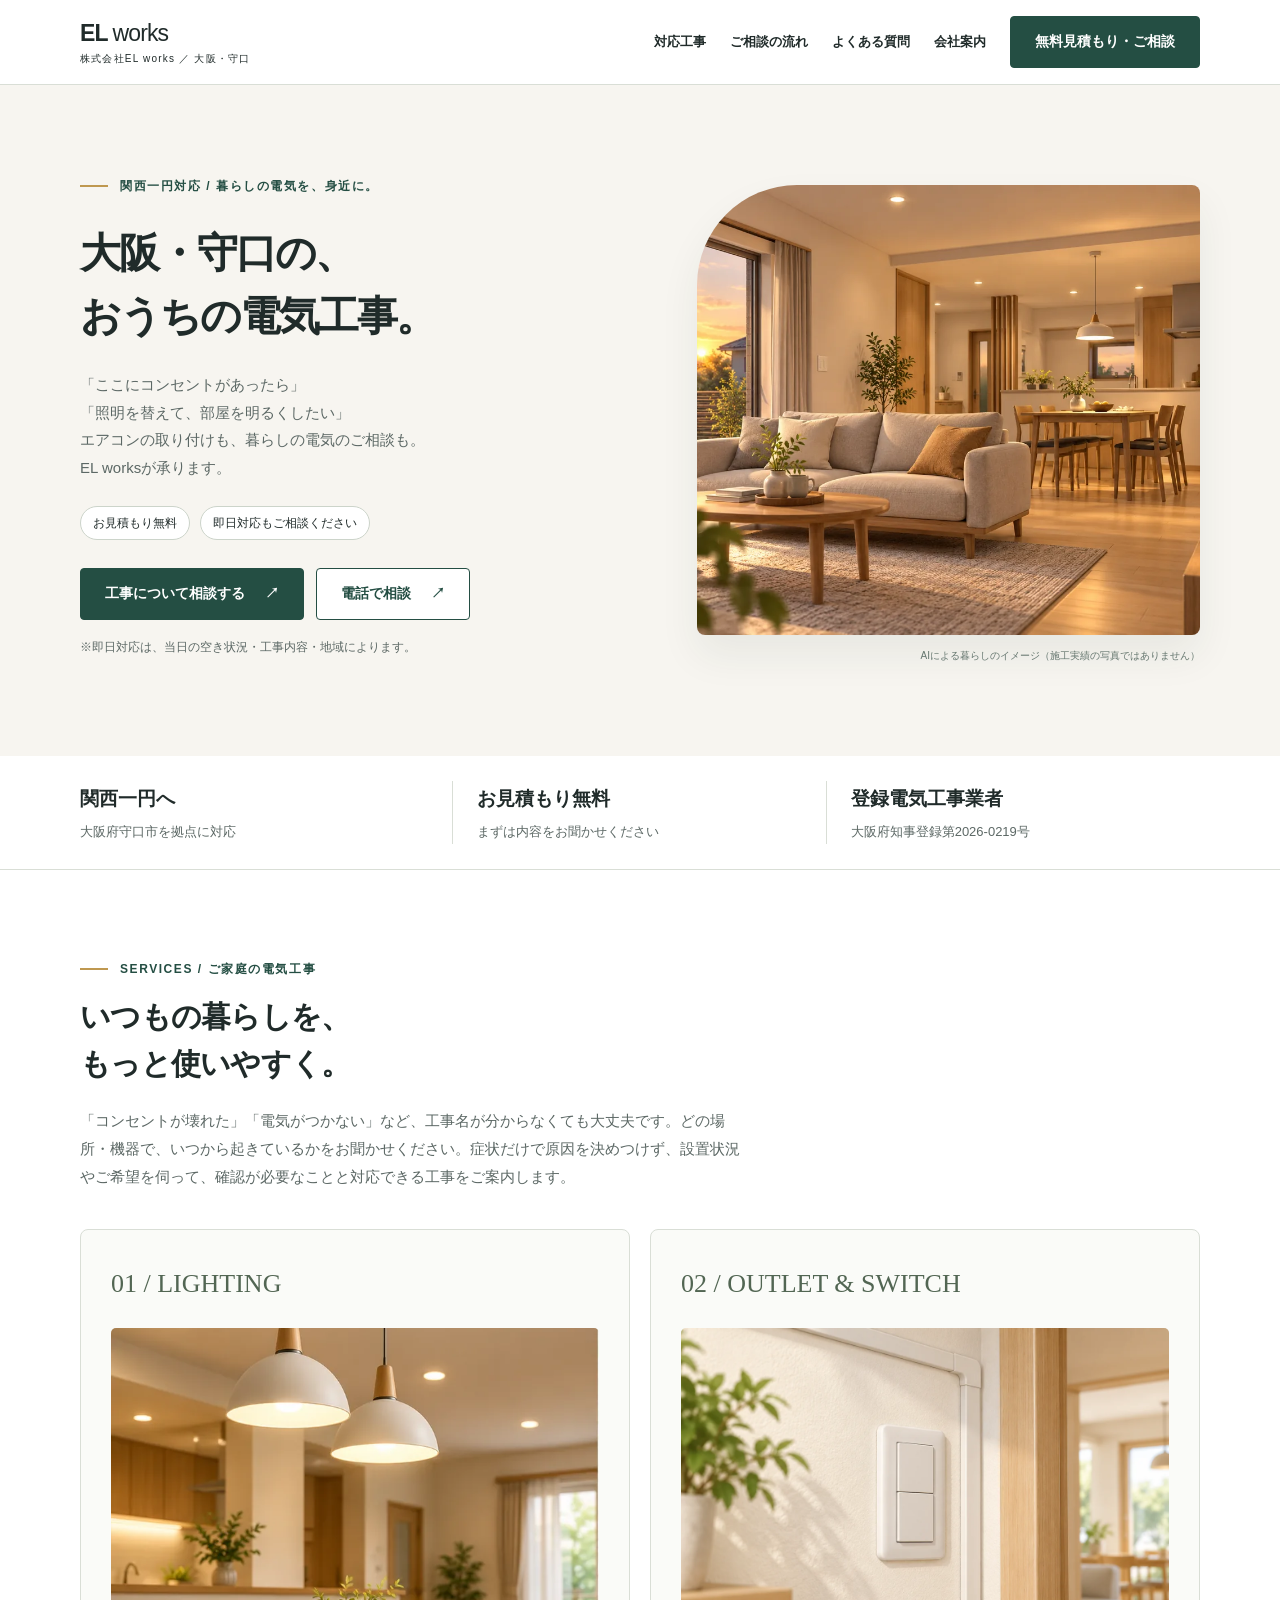
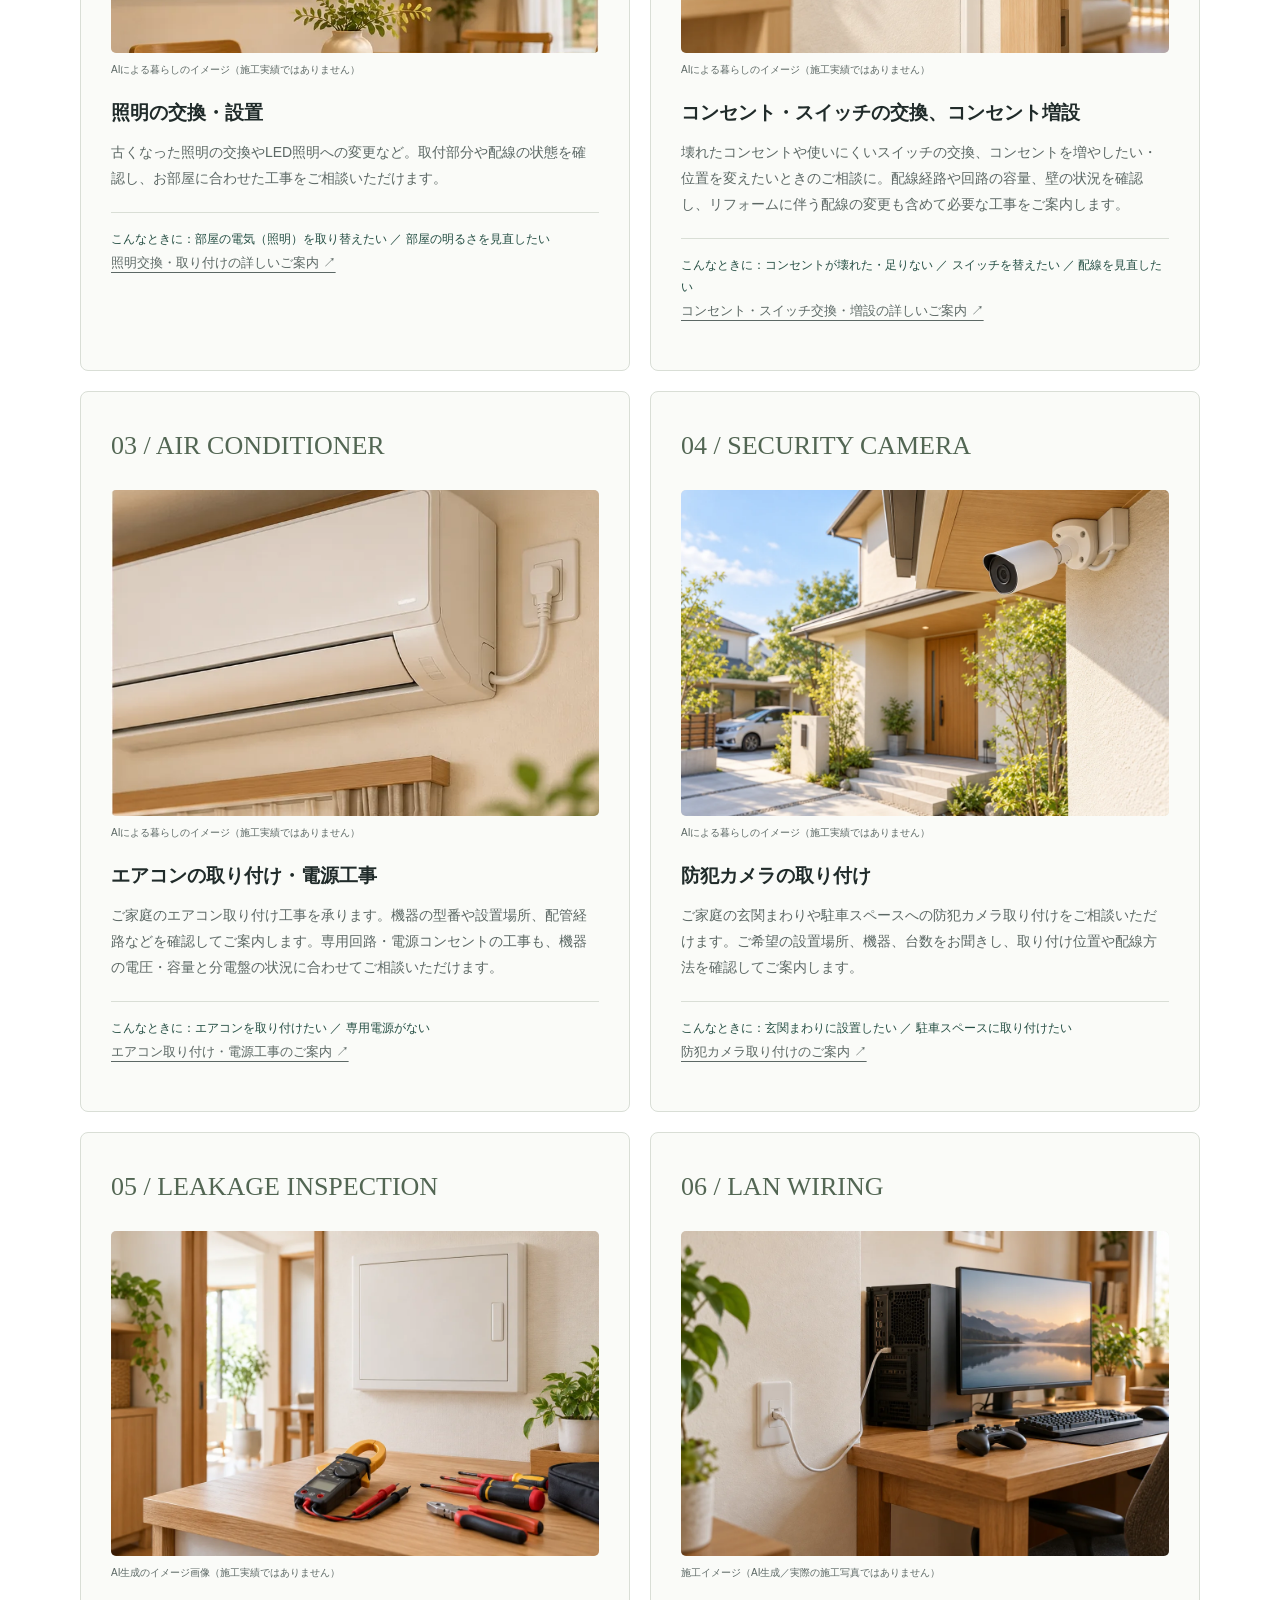
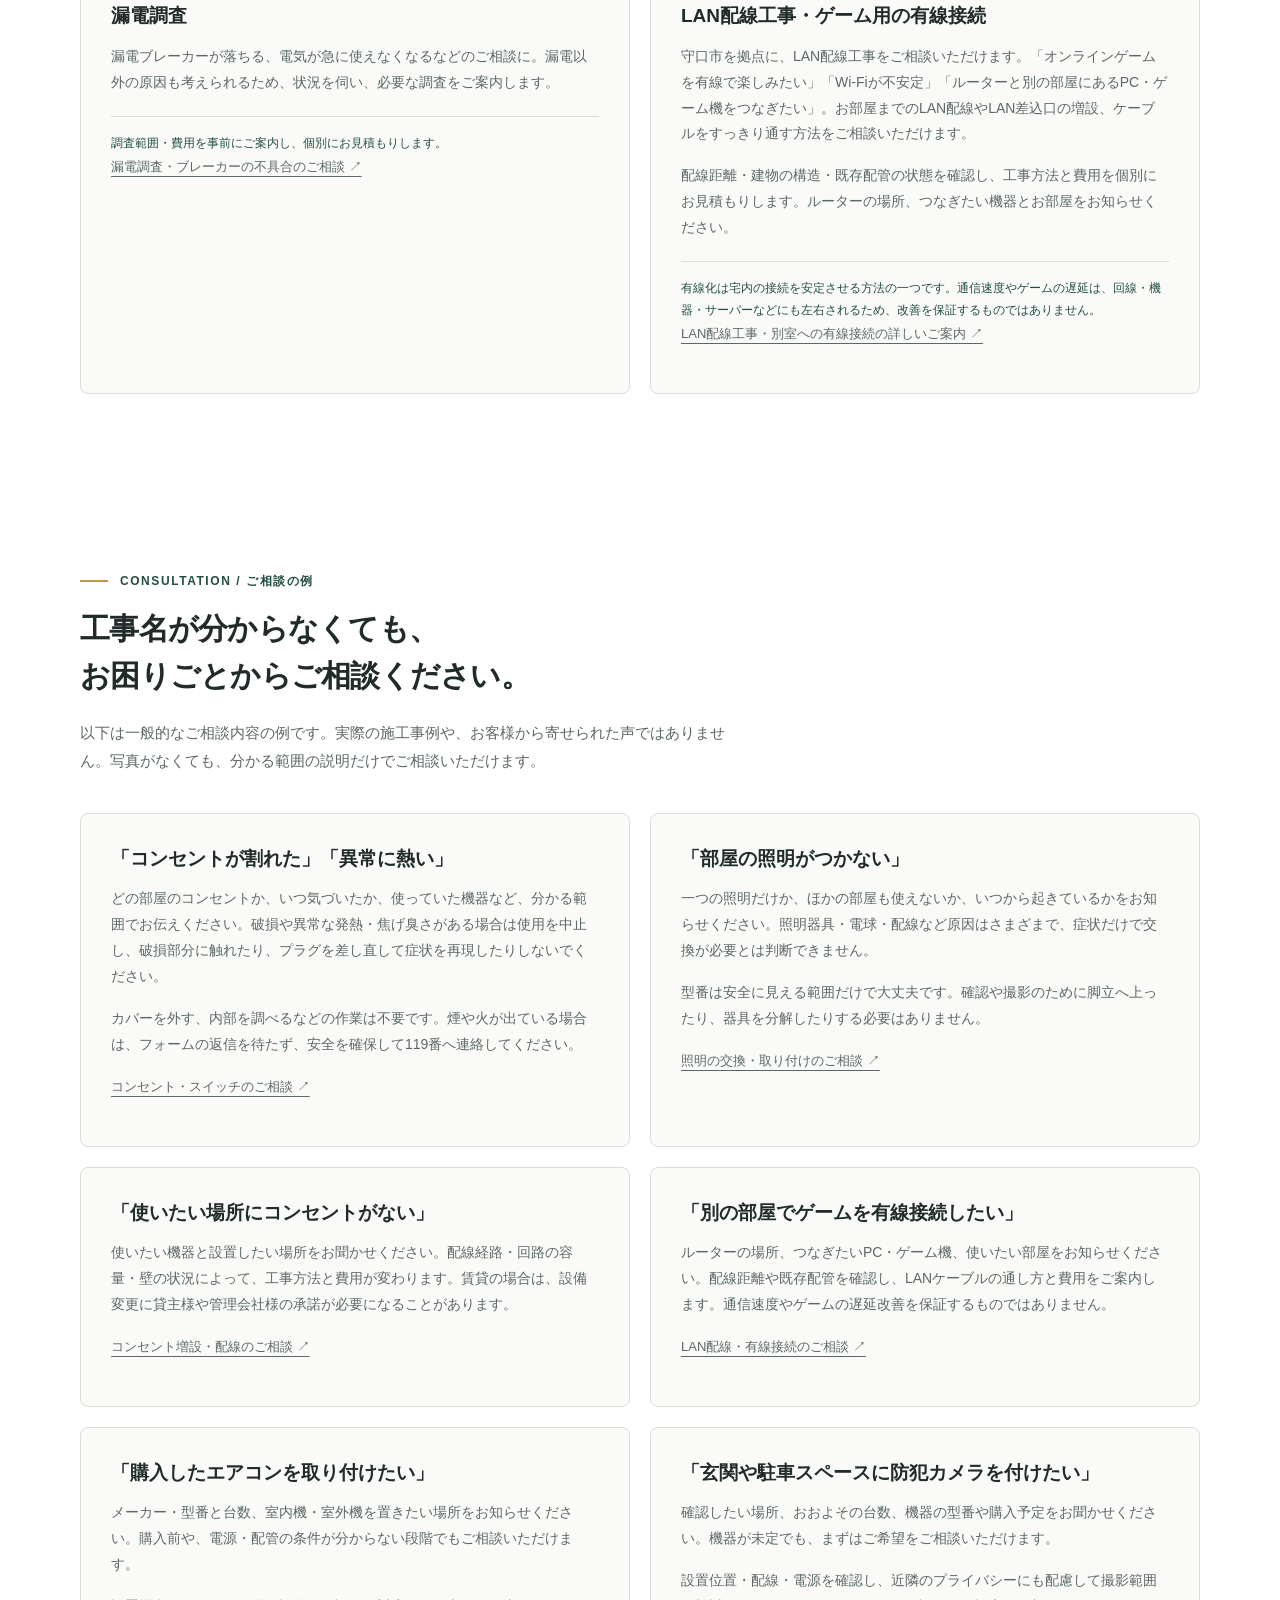
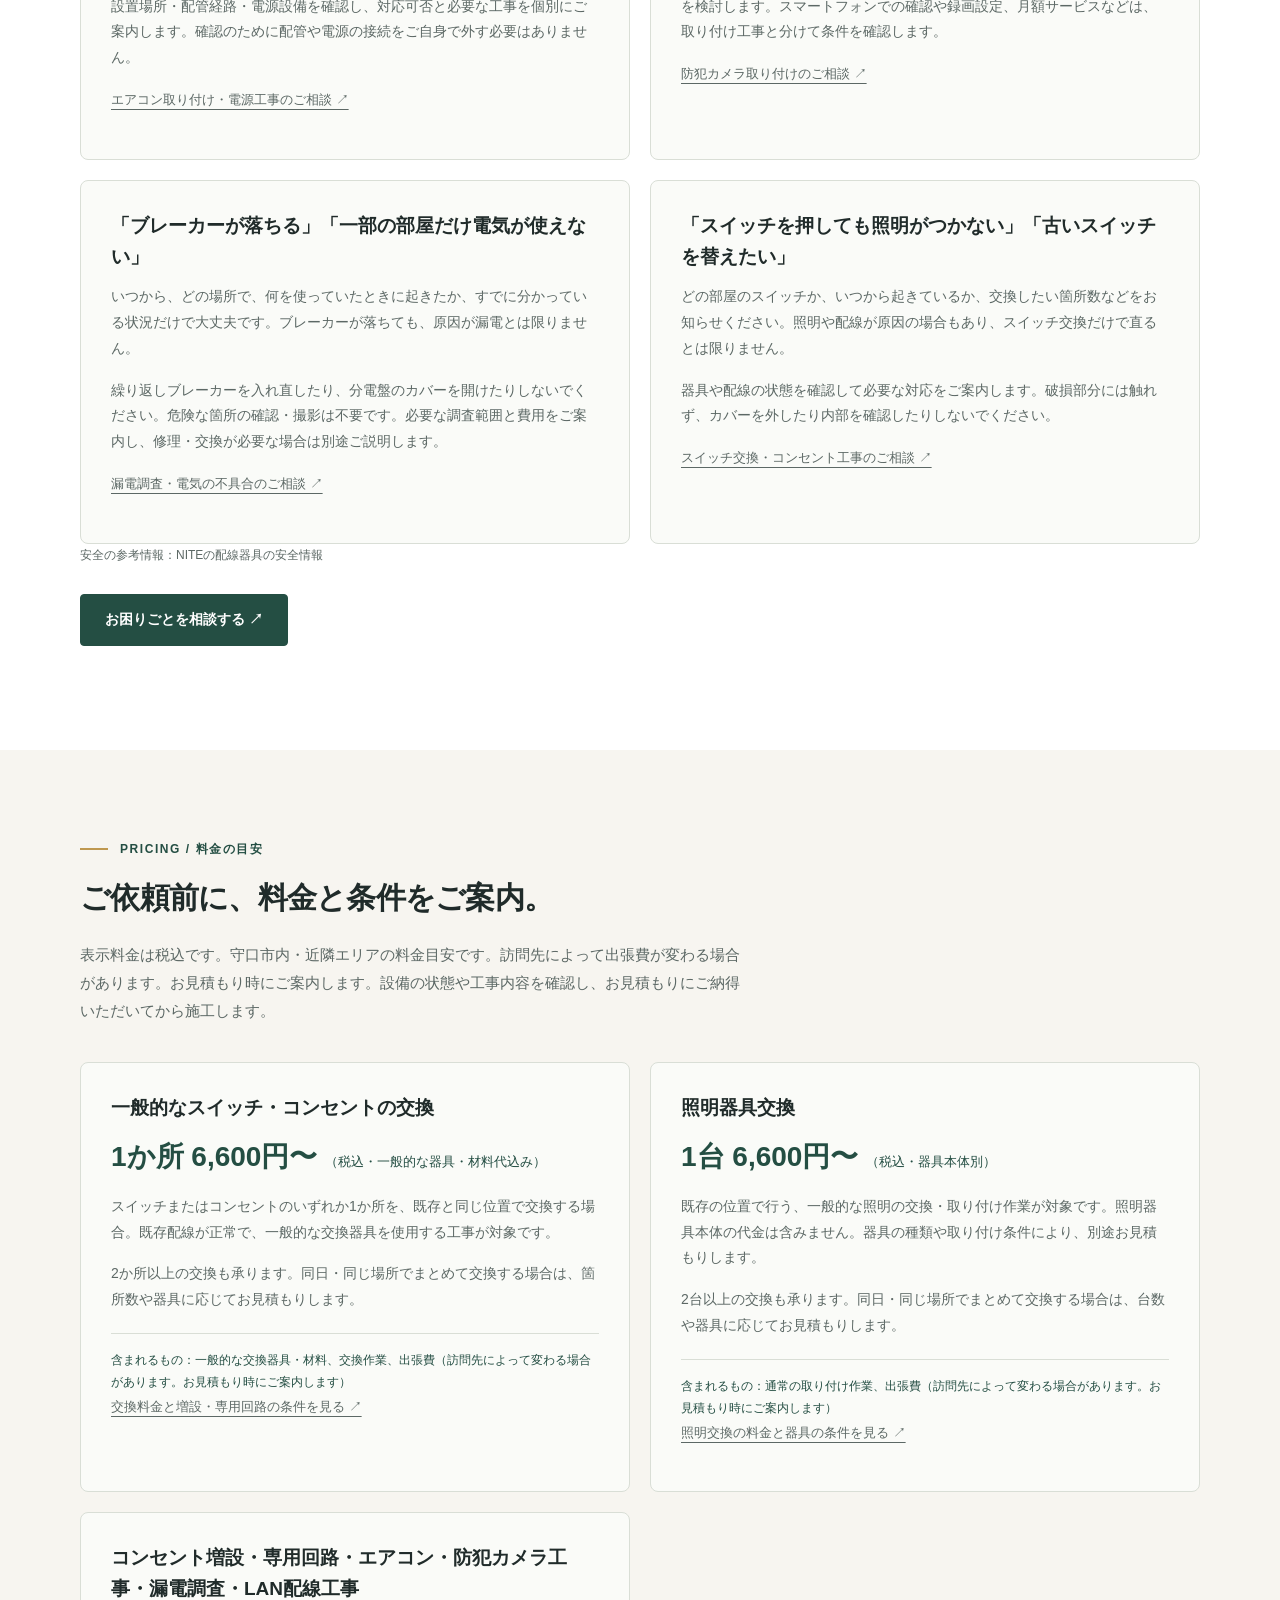
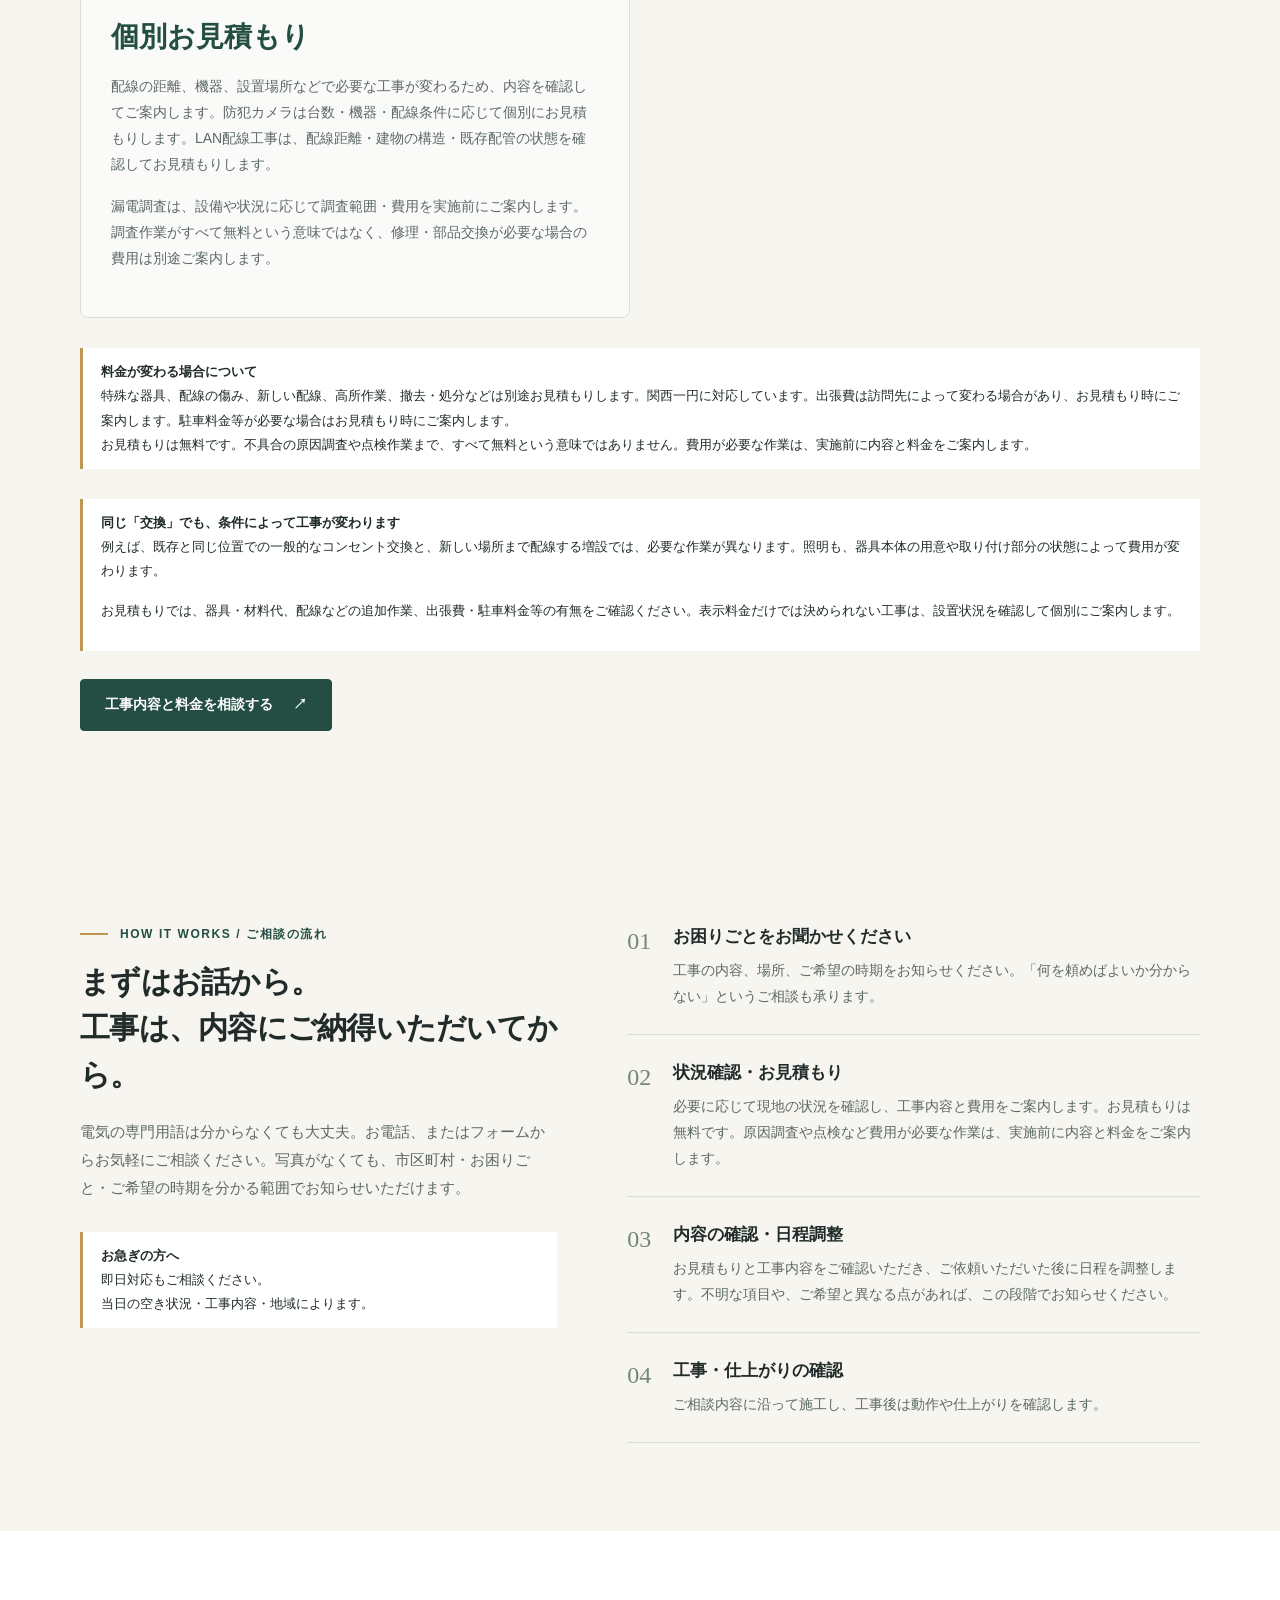
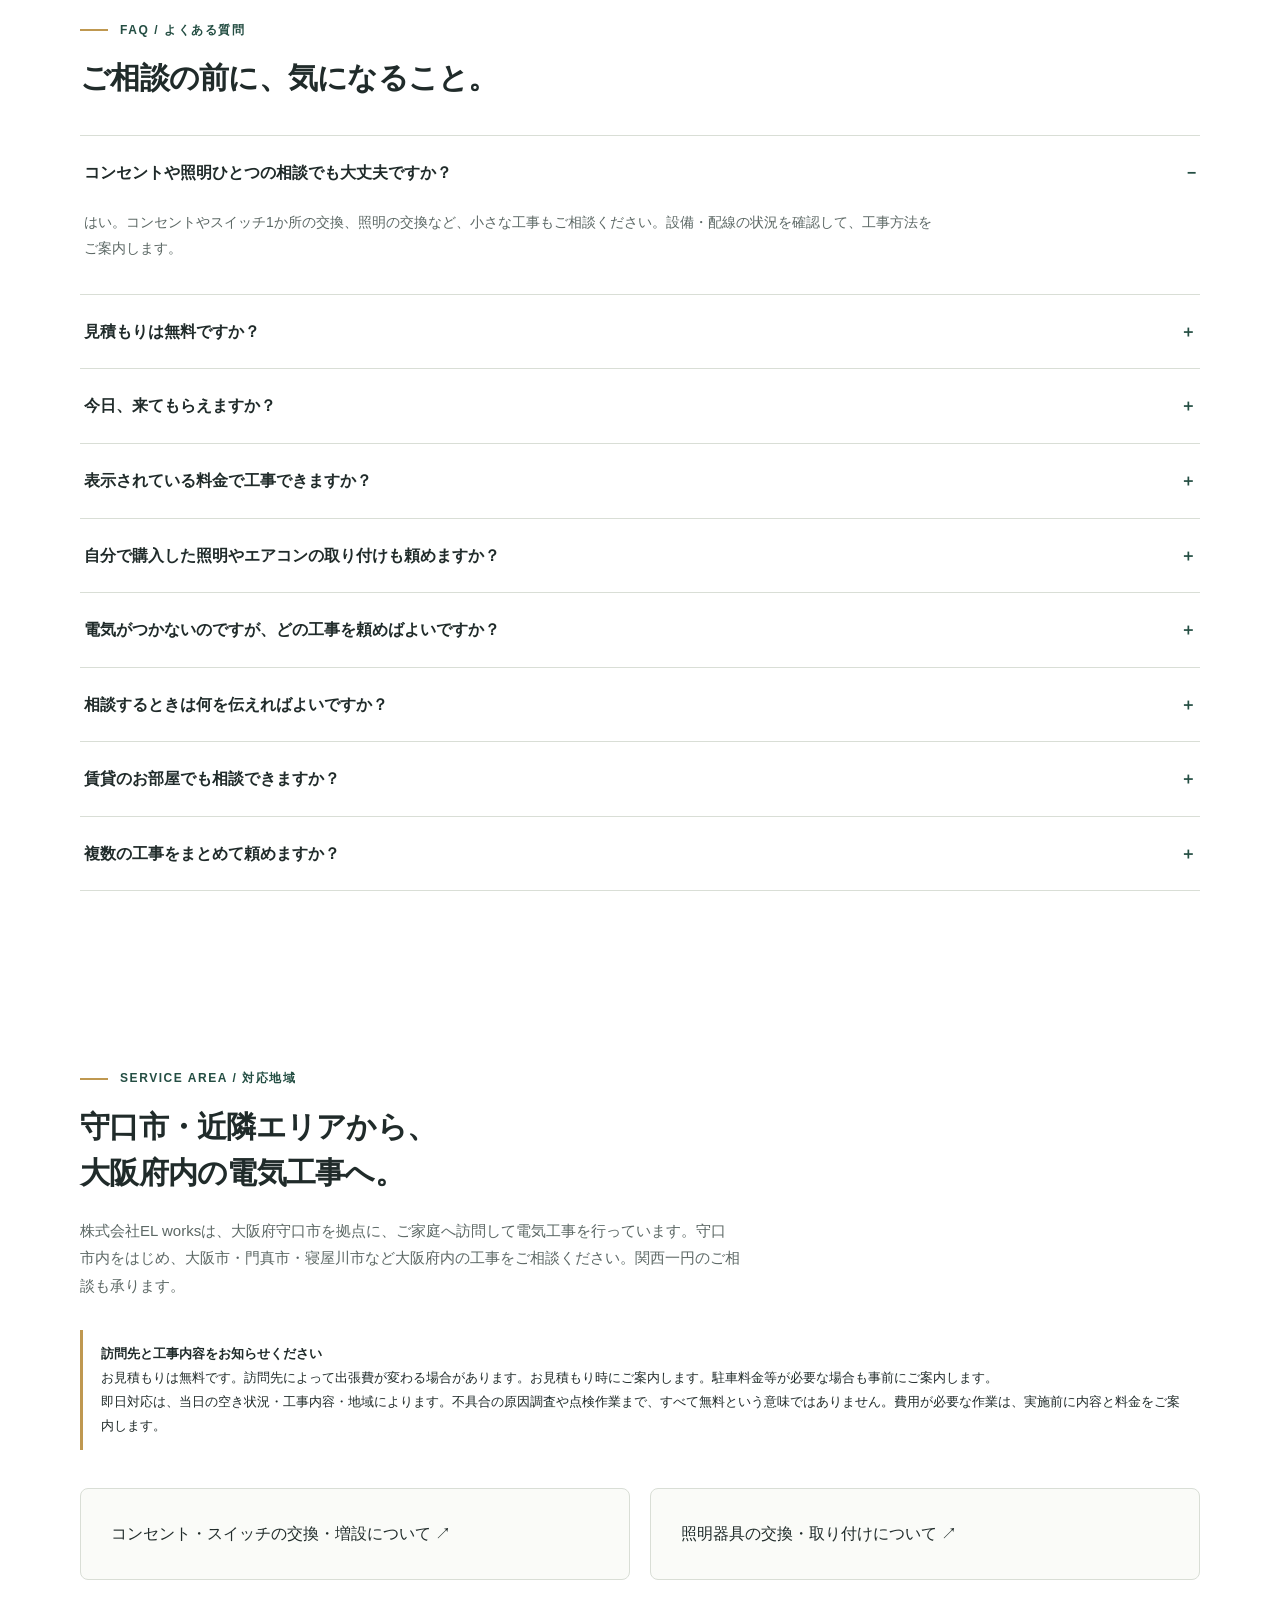
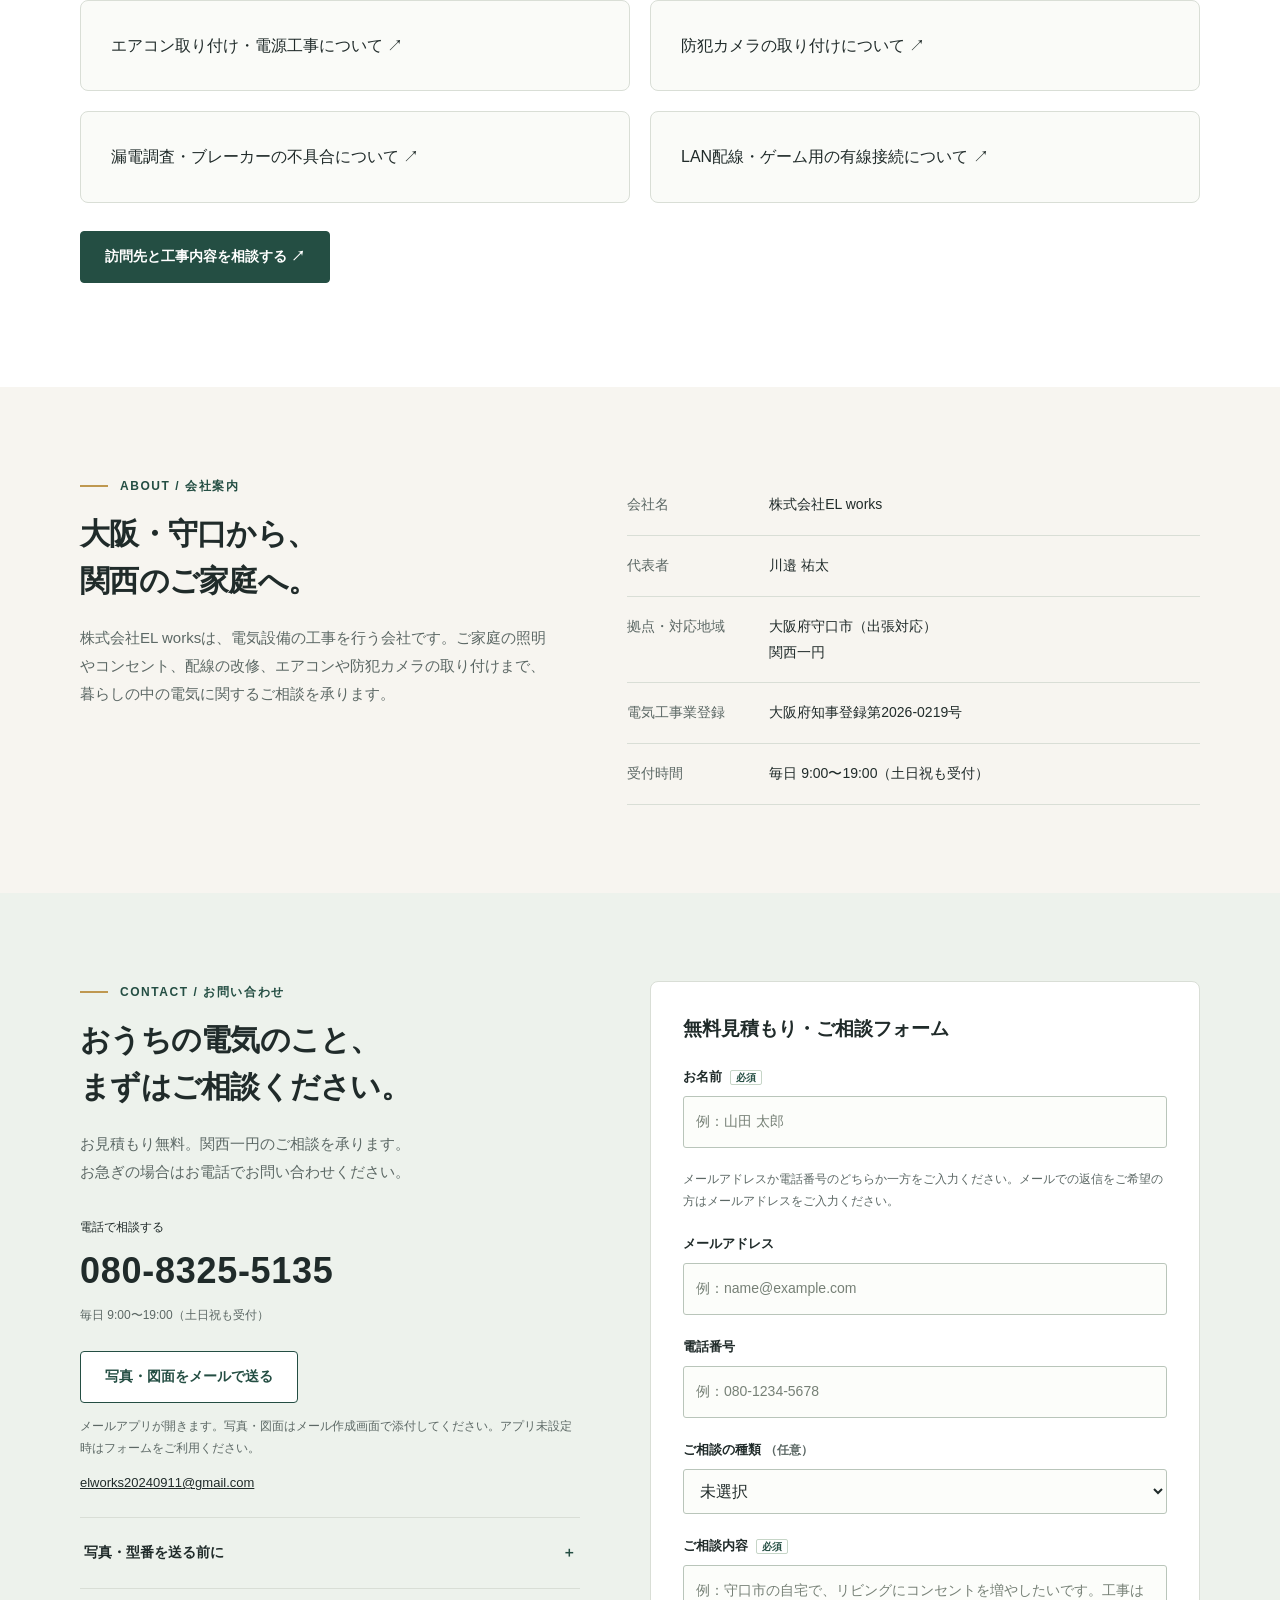
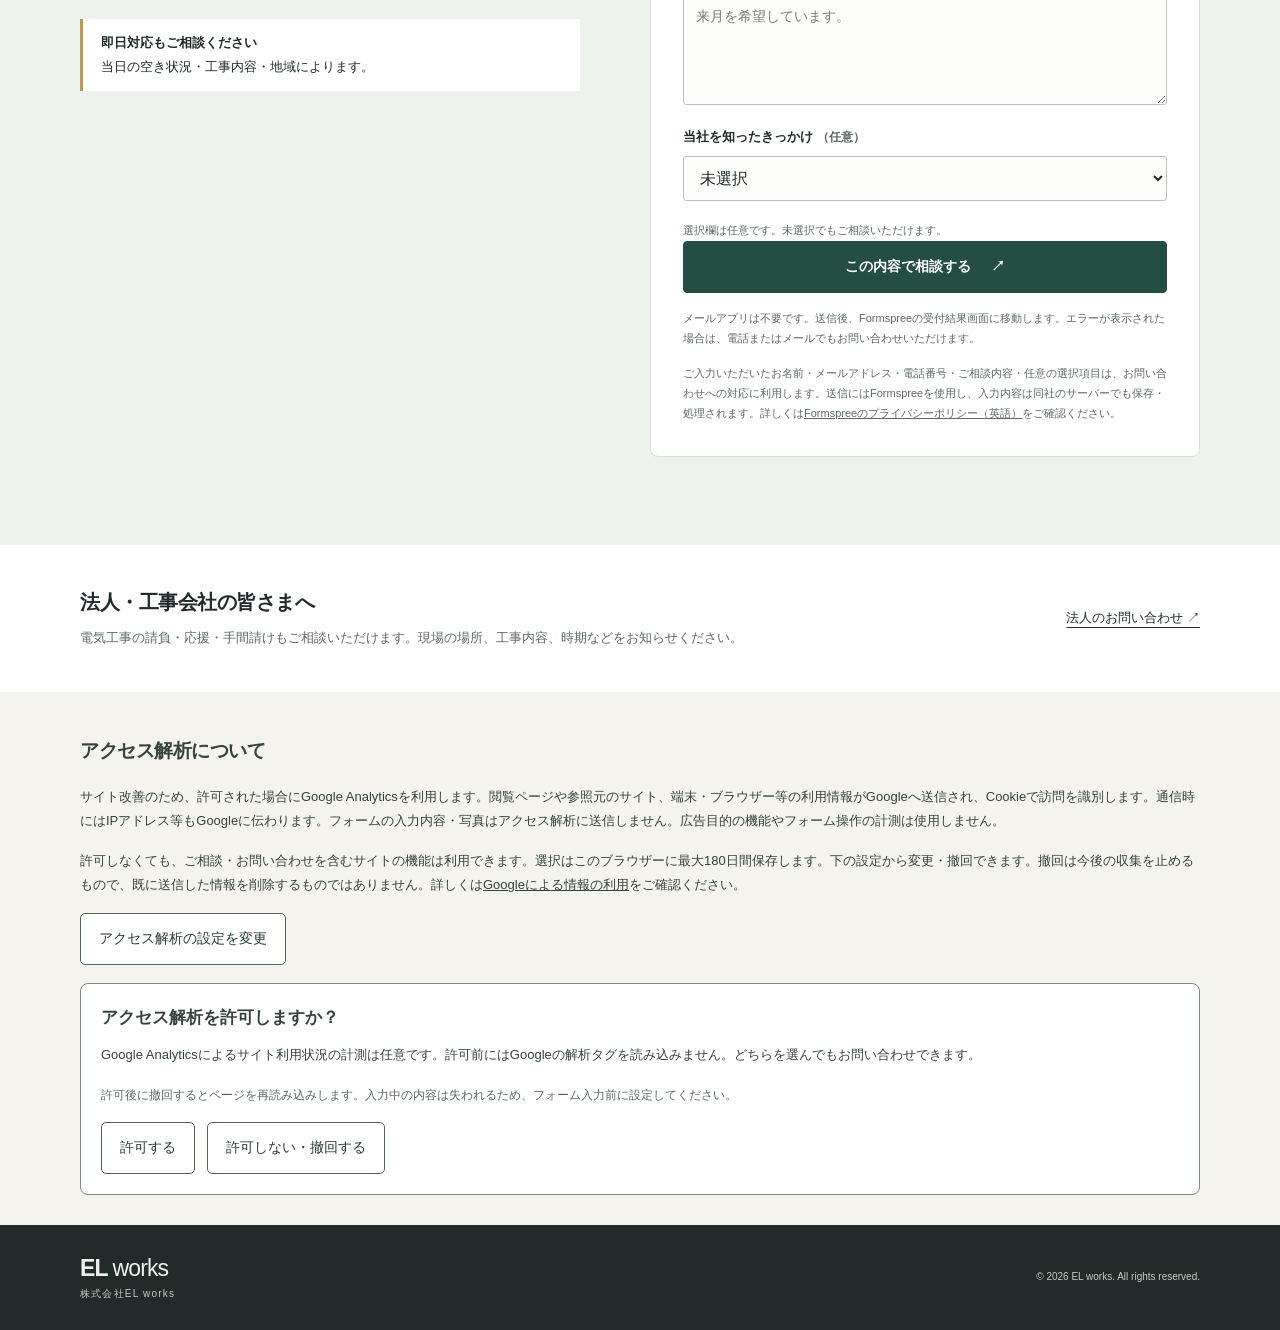
==== commit 18a0891a: "Clarify local service search descriptions and improve useful page navigation" ====
--- a/index.html
+++ b/index.html
@@ -6,7 +6,7 @@
   <meta name="google-site-verification" content="kfbMzVSPCMZW7QpnL0a0h1LobddIkyJ2NBtsniwMKbU" />
   <meta name="viewport" content="width=device-width, initial-scale=1" />
   <meta name="theme-color" content="#f7f5f0" />
-  <meta name="description" content="大阪府守口市を拠点に関西一円へ。照明・コンセント・スイッチの交換、配線、エアコン取り付け、防犯カメラ工事は株式会社EL worksへ。お見積もり無料。即日対応は空き状況・工事内容・地域によります。" />
+  <meta name="description" content="大阪府守口市を拠点に関西一円へ。照明・コンセント・スイッチの交換、エアコン取り付け、防犯カメラ工事、漏電調査、LAN配線は株式会社EL worksへ。お見積もり無料。即日対応は空き状況・工事内容・地域によります。" />
   <meta name="robots" content="index,follow" />
   <link rel="canonical" href="https://elworks20240911-design.github.io/moriguchi-denki/" />
   <meta property="og:type" content="website" />
@@ -14,7 +14,7 @@
   <meta property="og:locale" content="ja_JP" />
   <meta property="og:site_name" content="株式会社EL works" />
   <meta property="og:title" content="守口電気工事 ELworks｜株式会社EL works" />
-  <meta property="og:description" content="大阪府守口市を拠点に関西一円へ。照明・コンセント・スイッチの交換、配線、エアコン取り付け、防犯カメラ工事は株式会社EL worksへ。お見積もり無料。即日対応は空き状況・工事内容・地域によります。" />
+  <meta property="og:description" content="大阪府守口市を拠点に関西一円へ。照明・コンセント・スイッチの交換、エアコン取り付け、防犯カメラ工事、漏電調査、LAN配線は株式会社EL worksへ。お見積もり無料。即日対応は空き状況・工事内容・地域によります。" />
   <title>守口電気工事 ELworks｜株式会社EL works</title>
   <style>:root{--ink:#202b2a;--muted:#5c6865;--paper:#f7f5f0;--green:#244e43;--line:#d9ded6;--gold:#bf9850}*{box-sizing:border-box}html{scroll-behavior:smooth;scroll-padding-top:90px}body{margin:0;color:var(--ink);background:white;font-family:"Noto Sans CJK JP","Noto Sans JP","Yu Gothic",sans-serif;line-height:1.85}a{color:inherit;text-decoration:none}button,input,textarea{font:inherit}button,a,input,textarea{touch-action:manipulation}a:focus-visible,button:focus-visible,input:focus-visible,textarea:focus-visible,summary:focus-visible{outline:3px solid #b1812b;outline-offset:4px}.wrap{width:min(1120px,calc(100% - 48px));margin:auto}.skip{position:fixed;top:-100px;z-index:100;background:white;padding:10px}.skip:focus{top:10px}header{position:sticky;top:0;background:rgba(255,255,255,.98);z-index:20;border-bottom:1px solid var(--line)}.header-row{height:84px;display:flex;align-items:center;justify-content:space-between;gap:24px}.brand{font-size:23px;font-weight:800;letter-spacing:-.04em;line-height:1.15}.brand small{display:block;font-size:10px;letter-spacing:.12em;font-weight:500;margin-top:7px}.brand span{font-weight:400}.nav-links{display:flex;align-items:center;gap:24px;font-size:13px;font-weight:700}.button{display:inline-flex;justify-content:center;align-items:center;gap:20px;min-height:52px;padding:12px 24px;border:1px solid var(--green);border-radius:4px;font-weight:700;font-size:14px;cursor:pointer;background:var(--green);color:white;transition:background .2s}.button:hover{background:#163a31}.button.secondary{background:white;color:var(--green)}.button.secondary:hover{background:#edf2ec}.menu-button{display:none}.hero{background:var(--paper);padding:76px 0 68px;overflow:hidden}.hero-grid{display:grid;grid-template-columns:1.13fr 1fr;gap:48px;align-items:center}.eyebrow{display:flex;gap:12px;align-items:center;font-size:12px;letter-spacing:.13em;font-weight:700;color:var(--green)}.eyebrow:before{content:"";display:block;width:28px;height:2px;background:var(--gold)}h1{font-size:clamp(32px,3.2vw,47px);line-height:1.55;letter-spacing:-.05em;margin:25px 0 22px}h1 span{white-space:nowrap}p{margin:0 0 16px}.lead{font-size:15px;color:var(--muted);max-width:470px}.actions{display:flex;flex-wrap:wrap;gap:12px;margin:28px 0 16px}.small{font-size:12px;color:var(--muted)}.pills{display:flex;gap:10px;flex-wrap:wrap;margin:24px 0 0}.pill{font-size:12px;padding:5px 12px;border:1px solid #ccd4ca;border-radius:30px;background:#fff}.house{position:relative;padding:24px 0}.house svg{display:block;width:100%;height:auto}.illustration-label{display:block;text-align:right;font-size:10px;letter-spacing:.12em;color:#687971}.trust{border-bottom:1px solid var(--line)}.trust-grid{display:grid;grid-template-columns:repeat(3,1fr);padding:25px 0}.trust-item{border-right:1px solid var(--line);padding:0 24px;font-size:13px;color:var(--muted)}.trust-item:first-child{padding-left:0}.trust-item:last-child{border:0}.trust-item strong{display:block;font-size:19px;color:var(--ink);margin-bottom:4px}.section{padding:88px 0}h2{font-size:30px;line-height:1.55;letter-spacing:-.025em;margin:14px 0 20px}h3{font-size:19px;line-height:1.6;margin:0 0 12px}.section-intro{max-width:660px;color:var(--muted);font-size:15px}.service-grid{display:grid;grid-template-columns:repeat(2,1fr);gap:20px;margin-top:38px}.service{padding:30px;background:#fafbf8;border:1px solid var(--line);border-radius:8px;position:relative}.number{font-family:Georgia,serif;font-size:26px;color:#8a9a8b;margin-bottom:20px;display:block}.service p{color:var(--muted);font-size:14px}.service .examples{border-top:1px solid var(--line);padding-top:15px;font-size:12px;margin:20px 0 0;color:var(--green)}.soft{background:var(--paper)}.split{display:grid;grid-template-columns:1fr 1.2fr;gap:70px}.steps{counter-reset:step}.step{display:flex;gap:22px;border-bottom:1px solid var(--line);padding:24px 0}.step:first-child{padding-top:0}.step:before{counter-increment:step;content:"0" counter(step);font:24px Georgia,serif;color:#738677;padding-top:5px}.step p{font-size:14px;color:var(--muted);margin:0}.step h3{font-size:17px;margin-bottom:8px}.note-box{border-left:3px solid var(--gold);padding:12px 18px;margin-top:30px;font-size:13px;background:#fff}.faq{margin-top:34px}details{border-top:1px solid var(--line);padding:0 4px}details:last-child{border-bottom:1px solid var(--line)}summary{cursor:pointer;list-style:none;padding:22px 36px 22px 0;font-weight:700;position:relative;font-size:16px}summary:after{content:"＋";position:absolute;right:0;color:var(--green)}details[open] summary:after{content:"−"}details p{max-width:850px;font-size:14px;color:var(--muted);padding-bottom:16px}summary::-webkit-details-marker{display:none}.company-list{margin:0}.company-list div{display:grid;grid-template-columns:130px 1fr;gap:12px;border-bottom:1px solid var(--line);padding:17px 0;font-size:14px}.company-list dt{color:var(--muted)}.company-list dd{margin:0}.contact{background:#edf2ec}.contact-grid{display:grid;grid-template-columns:1fr 1.1fr;gap:70px}.phone{display:block;font-size:clamp(26px,3vw,36px);font-weight:700;letter-spacing:.02em;line-height:1.4;margin:8px 0}.phone-label{font-size:12px;margin:30px 0 0}.email{font-size:13px;text-decoration:underline;overflow-wrap:anywhere}.contact-form{background:white;padding:32px;border:1px solid var(--line);border-radius:8px}.field{margin:20px 0}.field label{display:block;font-size:13px;font-weight:700;margin-bottom:7px}.required{font-size:10px;color:var(--green);border:1px solid #c6d5c7;border-radius:2px;padding:1px 5px;margin-left:8px}input,textarea{display:block;width:100%;min-width:0;border:1px solid #b9c5ba;background:#fcfdfa;border-radius:3px;padding:12px;font-size:14px;color:var(--ink)}textarea{min-height:140px;resize:vertical}input::placeholder,textarea::placeholder{color:#768076}.contact-form .button{width:100%}.form-note{font-size:11px;color:var(--muted);margin:16px 0 0;line-height:1.8}.form-note a{text-decoration:underline}.business{padding:42px 0}.business-row{display:flex;align-items:center;justify-content:space-between;gap:30px}.business h2{font-size:20px;margin:0 0 8px}.business p{font-size:13px;color:var(--muted);margin:0}.text-link{text-decoration:underline;text-underline-offset:5px;font-size:13px;white-space:nowrap}footer{background:var(--ink);color:#eff2ec;padding:30px 0}.footer-row{display:flex;justify-content:space-between;align-items:center;gap:20px}footer small{font-size:10px;color:#c2cdc4}.mobile-cta{display:none}@media(min-width:1001px){.nav-links[hidden]{display:flex}}@media(max-width:1000px){.nav-links{gap:15px}.hero-grid{gap:20px}.split,.contact-grid{gap:40px}h1{font-size:36px}.trust-item{padding:0 15px}}@media(max-width:1000px){.wrap{width:calc(100% - 36px)}.header-row{height:70px}.brand{font-size:21px}.menu-button{display:block;background:white;border:1px solid var(--line);border-radius:3px;padding:7px 12px;color:var(--ink);font-size:12px}.nav-links{position:absolute;top:70px;left:0;width:100%;background:white;padding:20px;display:flex;flex-direction:column;border-bottom:1px solid var(--line);box-shadow:0 12px 15px #10251b10}.nav-links[hidden]{display:none}.hero{padding:42px 0 35px}.hero-grid{grid-template-columns:1fr;gap:6px}h1{font-size:clamp(29px,7.7vw,45px);margin:20px 0;line-height:1.55}.lead{font-size:14px}.house{max-width:470px;width:100%;margin:auto;padding:16px 12px 0}.actions{margin:24px 0 12px;gap:8px}.actions .button{padding:12px 16px;font-size:13px;flex:1;white-space:nowrap}.pills{gap:7px;margin-top:20px}.pill{font-size:11px;padding:4px 10px}.trust-grid{padding:22px 0;grid-template-columns:1fr}.trust-item,.trust-item:first-child{padding:13px 0;border:0;border-bottom:1px solid var(--line);display:flex;gap:18px;align-items:center;font-size:11px}.trust-item strong{font-size:16px;min-width:124px;margin:0}.trust-item:last-child{padding-bottom:0}.trust-item:first-child{padding-top:0}.section{padding:56px 0}h2{font-size:25px}.section-intro{font-size:14px}.service-grid{grid-template-columns:1fr;gap:14px;margin-top:26px}.service{padding:24px}.number{margin-bottom:12px}.split,.contact-grid{grid-template-columns:1fr;gap:30px}.note-box{margin-top:20px}.step{gap:18px}.contact-form{padding:24px 20px}.company-list div{grid-template-columns:95px 1fr;font-size:13px;gap:8px}.business-row{display:block}.business .text-link{display:inline-block;margin-top:16px}.footer-row{display:block}footer small{display:block;margin-top:15px}footer{padding-bottom:95px}.mobile-cta{position:fixed;bottom:0;left:0;right:0;padding:10px 18px max(10px,env(safe-area-inset-bottom));background:#fffffff2;border-top:1px solid var(--line);display:flex;gap:8px;z-index:19}.mobile-cta .button{flex:1;padding:8px;font-size:12px;min-height:44px}summary{font-size:14px}.illustration-label{font-size:9px}}@media(prefers-reduced-motion:reduce){html{scroll-behavior:auto}*{transition:none!important}}
 
@@ -29,7 +29,7 @@
 .service-detail-link{white-space:normal;overflow-wrap:anywhere;display:inline-block;max-width:100%}
 select{display:block;width:100%;min-width:0;max-width:100%;border:1px solid #b9c5ba;background:#fcfdfa;border-radius:3px;padding:12px;font:inherit;font-size:16px;color:var(--ink)}select:focus-visible{outline:3px solid #b1812b;outline-offset:4px}.photo-guide{margin-top:20px}.photo-guide summary{font-size:14px}.photo-guide p{font-size:12px}
 </style>
-<script type="application/ld+json">{"@context": "https://schema.org", "@type": "Electrician", "name": "株式会社EL works", "@id": "https://elworks20240911-design.github.io/moriguchi-denki/#business", "description": "大阪府守口市を拠点に関西一円へ対応。ご家庭の照明・コンセント・スイッチの交換、配線、エアコン取り付け、防犯カメラ工事、漏電調査のご相談を承ります。", "telephone": "080-8325-5135", "email": "elworks20240911@gmail.com", "address": {"@type": "PostalAddress", "addressLocality": "守口市", "addressRegion": "大阪府", "addressCountry": "JP"}, "additionalProperty": {"@type": "PropertyValue", "name": "電気工事業登録", "value": "大阪府知事登録第2026-0219号"}, "areaServed": ["大阪府", "関西一円"], "openingHoursSpecification": [{"@type": "OpeningHoursSpecification", "dayOfWeek": ["Monday", "Tuesday", "Wednesday", "Thursday", "Friday"], "opens": "09:00", "closes": "19:00"}, {"@type": "OpeningHoursSpecification", "dayOfWeek": ["Saturday", "Sunday", "PublicHolidays"], "opens": "09:00", "closes": "19:00"}], "founder": {"@type": "Person", "name": "川邉 祐太"}, "url": "https://elworks20240911-design.github.io/moriguchi-denki/"}</script><script type="application/ld+json">{"@context":"https://schema.org","@type":"WebSite","@id":"https://elworks20240911-design.github.io/moriguchi-denki/#website","url":"https://elworks20240911-design.github.io/moriguchi-denki/","name":"株式会社EL works","inLanguage":"ja-JP","alternateName":["ELworks","EL works"]}</script><link rel="stylesheet" href="assets/analytics-consent.css">
+<script type="application/ld+json">{"@context": "https://schema.org", "@type": "Electrician", "name": "株式会社EL works", "@id": "https://elworks20240911-design.github.io/moriguchi-denki/#business", "description": "大阪府守口市を拠点に関西一円へ対応。ご家庭の照明・コンセント・スイッチの交換、配線、エアコン取り付け、防犯カメラ工事、漏電調査、LAN配線工事のご相談を承ります。", "telephone": "080-8325-5135", "email": "elworks20240911@gmail.com", "address": {"@type": "PostalAddress", "addressLocality": "守口市", "addressRegion": "大阪府", "addressCountry": "JP"}, "additionalProperty": {"@type": "PropertyValue", "name": "電気工事業登録", "value": "大阪府知事登録第2026-0219号"}, "areaServed": ["大阪府", "関西一円"], "openingHoursSpecification": [{"@type": "OpeningHoursSpecification", "dayOfWeek": ["Monday", "Tuesday", "Wednesday", "Thursday", "Friday"], "opens": "09:00", "closes": "19:00"}, {"@type": "OpeningHoursSpecification", "dayOfWeek": ["Saturday", "Sunday", "PublicHolidays"], "opens": "09:00", "closes": "19:00"}], "founder": {"@type": "Person", "name": "川邉 祐太"}, "url": "https://elworks20240911-design.github.io/moriguchi-denki/"}</script><script type="application/ld+json">{"@context":"https://schema.org","@type":"WebSite","@id":"https://elworks20240911-design.github.io/moriguchi-denki/#website","url":"https://elworks20240911-design.github.io/moriguchi-denki/","name":"株式会社EL works","inLanguage":"ja-JP","alternateName":["ELworks","EL works"]}</script><link rel="stylesheet" href="assets/analytics-consent.css">
 <meta name="referrer" content="no-referrer">
 <meta name="msvalidate.01" content="32E4589B191660965F420E7E03582970" />
 </head>
@@ -60,8 +60,8 @@
 <article class="service"><h3>「スイッチを押しても照明がつかない」「古いスイッチを替えたい」</h3><p>どの部屋のスイッチか、いつから起きているか、交換したい箇所数などをお知らせください。照明や配線が原因の場合もあり、スイッチ交換だけで直るとは限りません。</p><p>器具や配線の状態を確認して必要な対応をご案内します。破損部分には触れず、カバーを外したり内部を確認したりしないでください。</p><p><a class="text-link service-detail-link" href="services/outlet-switch/">スイッチ交換・コンセント工事のご相談 ↗</a></p></article>
 </div><p class="small">安全の参考情報：<a href="https://www.nite.go.jp/jiko/chuikanki/press/2024fy/prs241128.html">NITEの配線器具の安全情報</a></p><div class="actions"><a class="button" href="#contact">お困りごとを相談する ↗</a></div></div></section>
 <section id="pricing" class="section soft"><div class="wrap"><div class="eyebrow">PRICING / 料金の目安</div><h2>ご依頼前に、料金と条件をご案内。</h2><p class="section-intro">表示料金は税込です。守口市内・近隣エリアの料金目安です。訪問先によって出張費が変わる場合があります。お見積もり時にご案内します。設備の状態や工事内容を確認し、お見積もりにご納得いただいてから施工します。</p><div class="service-grid">
-<article class="service"><h3>一般的なスイッチ・コンセントの交換</h3><p class="price-value">1か所 6,600円〜<span>（税込・一般的な器具・材料代込み）</span></p><p>スイッチまたはコンセントのいずれか1か所を、既存と同じ位置で交換する場合。既存配線が正常で、一般的な交換器具を使用する工事が対象です。</p><p>2か所以上の交換も承ります。同日・同じ場所でまとめて交換する場合は、箇所数や器具に応じてお見積もりします。</p><p class="examples">含まれるもの：一般的な交換器具・材料、交換作業、出張費（訪問先によって変わる場合があります。お見積もり時にご案内します）</p></article>
-<article class="service"><h3>照明器具交換</h3><p class="price-value">1台 6,600円〜<span>（税込・器具本体別）</span></p><p>既存の位置で行う、一般的な照明の交換・取り付け作業が対象です。照明器具本体の代金は含みません。器具の種類や取り付け条件により、別途お見積もりします。</p><p>2台以上の交換も承ります。同日・同じ場所でまとめて交換する場合は、台数や器具に応じてお見積もりします。</p><p class="examples">含まれるもの：通常の取り付け作業、出張費（訪問先によって変わる場合があります。お見積もり時にご案内します）</p></article>
+<article class="service"><h3>一般的なスイッチ・コンセントの交換</h3><p class="price-value">1か所 6,600円〜<span>（税込・一般的な器具・材料代込み）</span></p><p>スイッチまたはコンセントのいずれか1か所を、既存と同じ位置で交換する場合。既存配線が正常で、一般的な交換器具を使用する工事が対象です。</p><p>2か所以上の交換も承ります。同日・同じ場所でまとめて交換する場合は、箇所数や器具に応じてお見積もりします。</p><p class="examples">含まれるもの：一般的な交換器具・材料、交換作業、出張費（訪問先によって変わる場合があります。お見積もり時にご案内します）</p><p><a class="text-link service-detail-link" href="services/outlet-switch/#price">交換料金と増設・専用回路の条件を見る ↗</a></p></article>
+<article class="service"><h3>照明器具交換</h3><p class="price-value">1台 6,600円〜<span>（税込・器具本体別）</span></p><p>既存の位置で行う、一般的な照明の交換・取り付け作業が対象です。照明器具本体の代金は含みません。器具の種類や取り付け条件により、別途お見積もりします。</p><p>2台以上の交換も承ります。同日・同じ場所でまとめて交換する場合は、台数や器具に応じてお見積もりします。</p><p class="examples">含まれるもの：通常の取り付け作業、出張費（訪問先によって変わる場合があります。お見積もり時にご案内します）</p><p><a class="text-link service-detail-link" href="services/lighting/#price">照明交換の料金と器具の条件を見る ↗</a></p></article>
 <article class="service"><h3>コンセント増設・専用回路・エアコン・防犯カメラ工事・漏電調査・LAN配線工事</h3><p class="price-value">個別お見積もり</p><p>配線の距離、機器、設置場所などで必要な工事が変わるため、内容を確認してご案内します。防犯カメラは台数・機器・配線条件に応じて個別にお見積もりします。LAN配線工事は、配線距離・建物の構造・既存配管の状態を確認してお見積もりします。</p><p>漏電調査は、設備や状況に応じて調査範囲・費用を実施前にご案内します。調査作業がすべて無料という意味ではなく、修理・部品交換が必要な場合の費用は別途ご案内します。</p></article></div>
 <div class="note-box"><strong>料金が変わる場合について</strong><br>特殊な器具、配線の傷み、新しい配線、高所作業、撤去・処分などは別途お見積もりします。関西一円に対応しています。出張費は訪問先によって変わる場合があり、お見積もり時にご案内します。駐車料金等が必要な場合はお見積もり時にご案内します。<br>お見積もりは無料です。不具合の原因調査や点検作業まで、すべて無料という意味ではありません。費用が必要な作業は、実施前に内容と料金をご案内します。</div>
 <div class="note-box"><strong>同じ「交換」でも、条件によって工事が変わります</strong><p>例えば、既存と同じ位置での一般的なコンセント交換と、新しい場所まで配線する増設では、必要な作業が異なります。照明も、器具本体の用意や取り付け部分の状態によって費用が変わります。</p><p>お見積もりでは、器具・材料代、配線などの追加作業、出張費・駐車料金等の有無をご確認ください。表示料金だけでは決められない工事は、設置状況を確認して個別にご案内します。</p></div>
